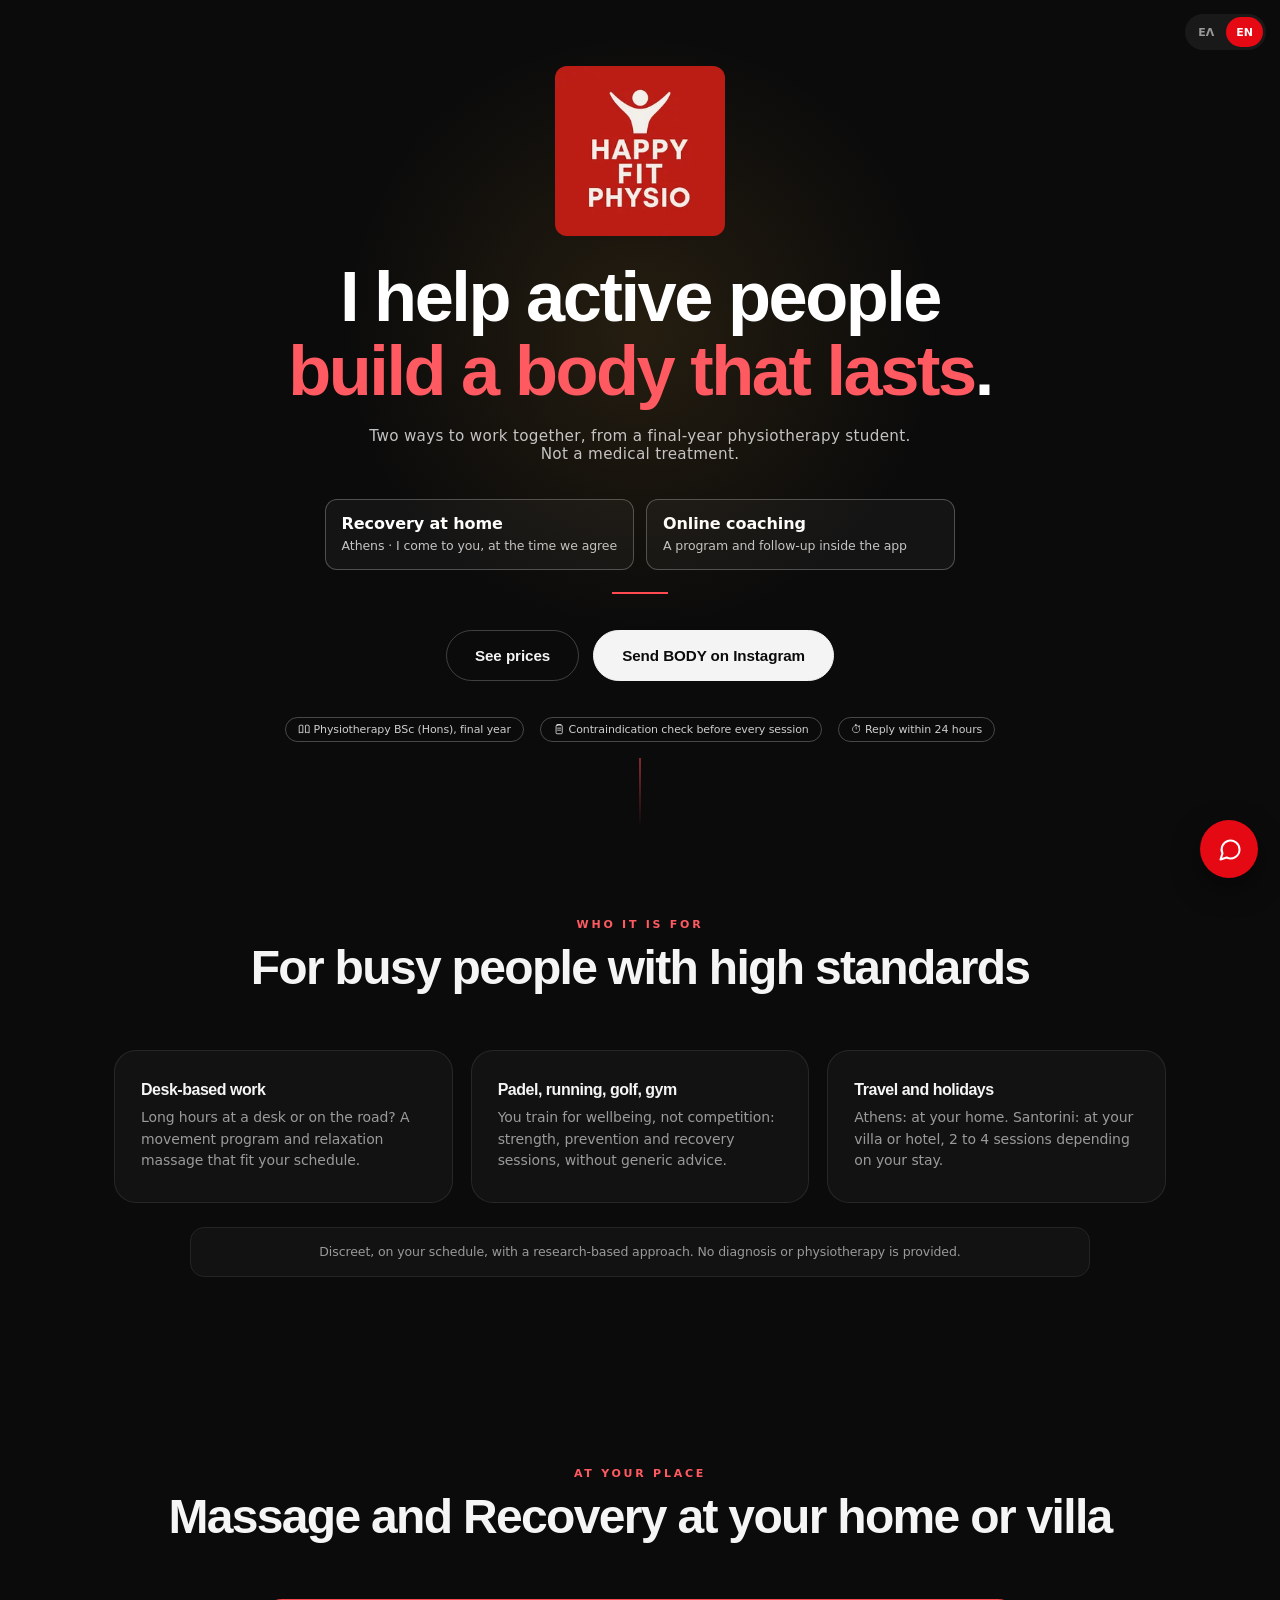
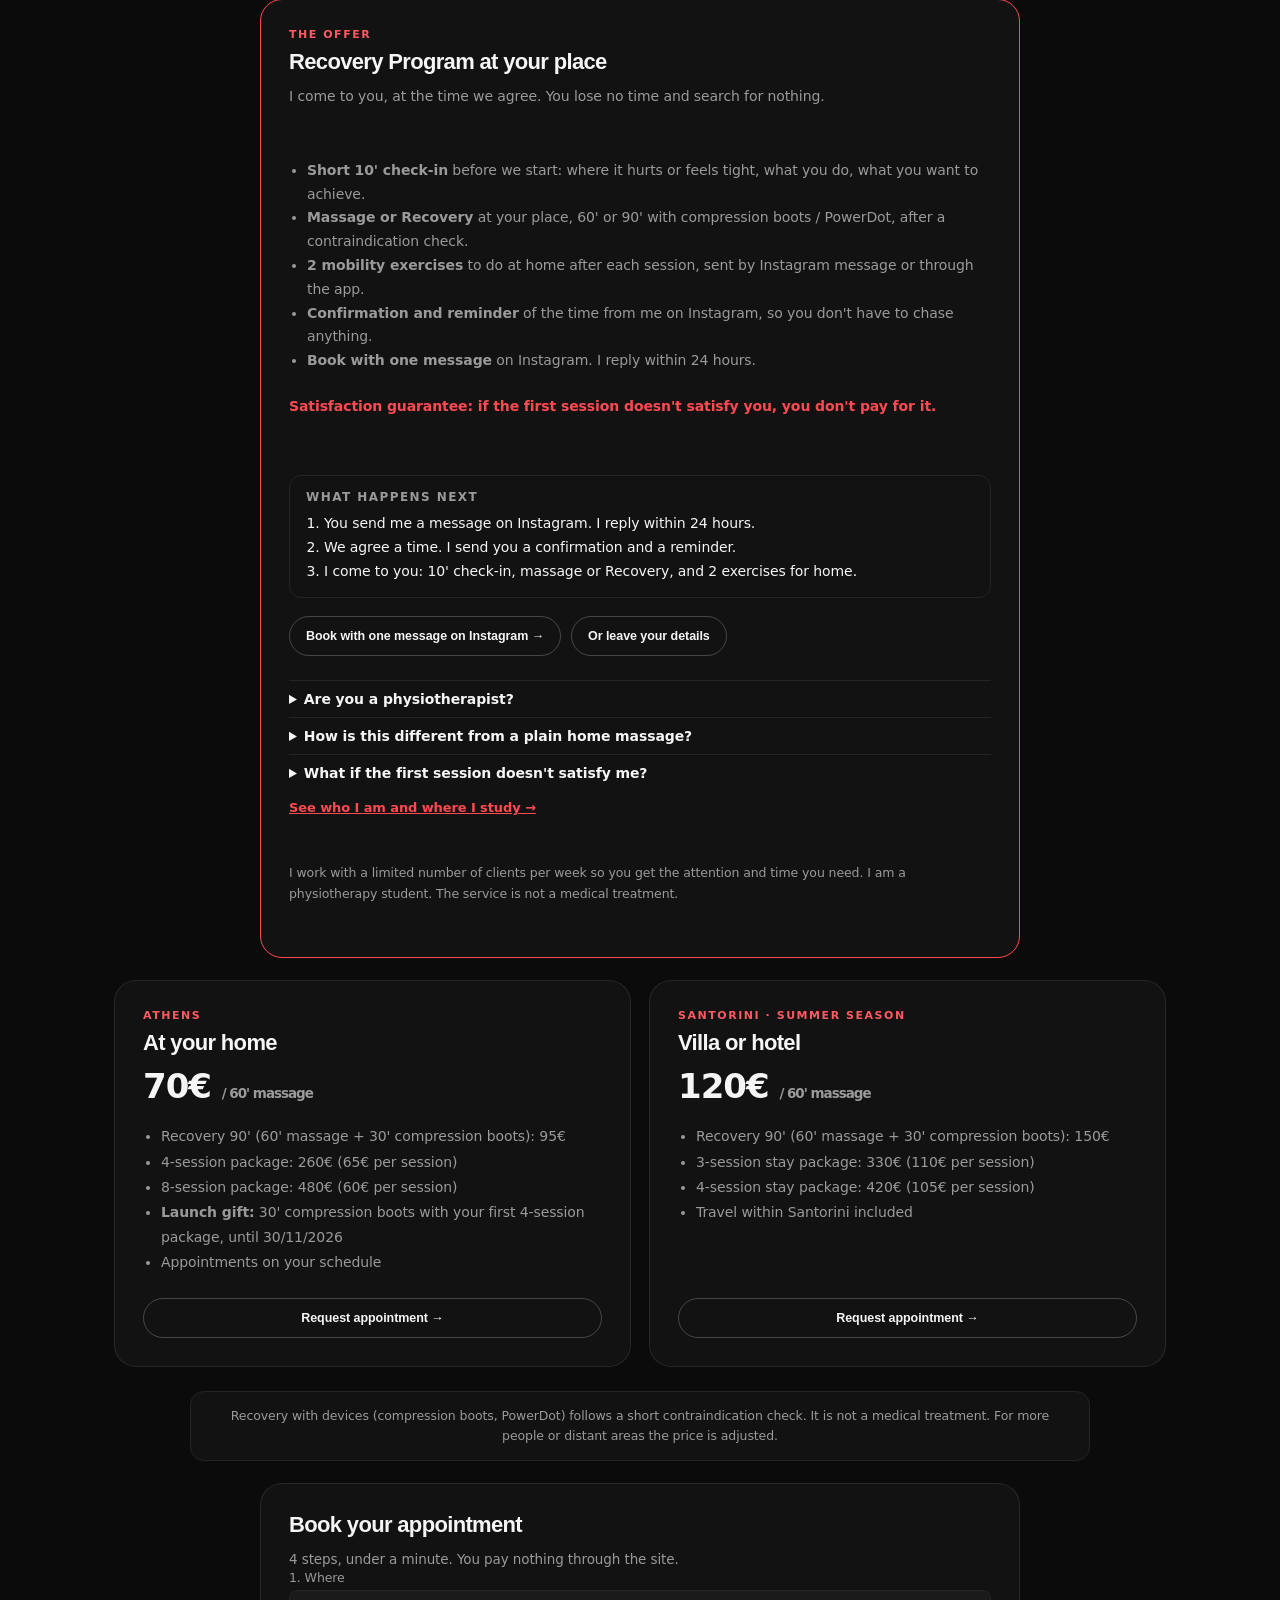
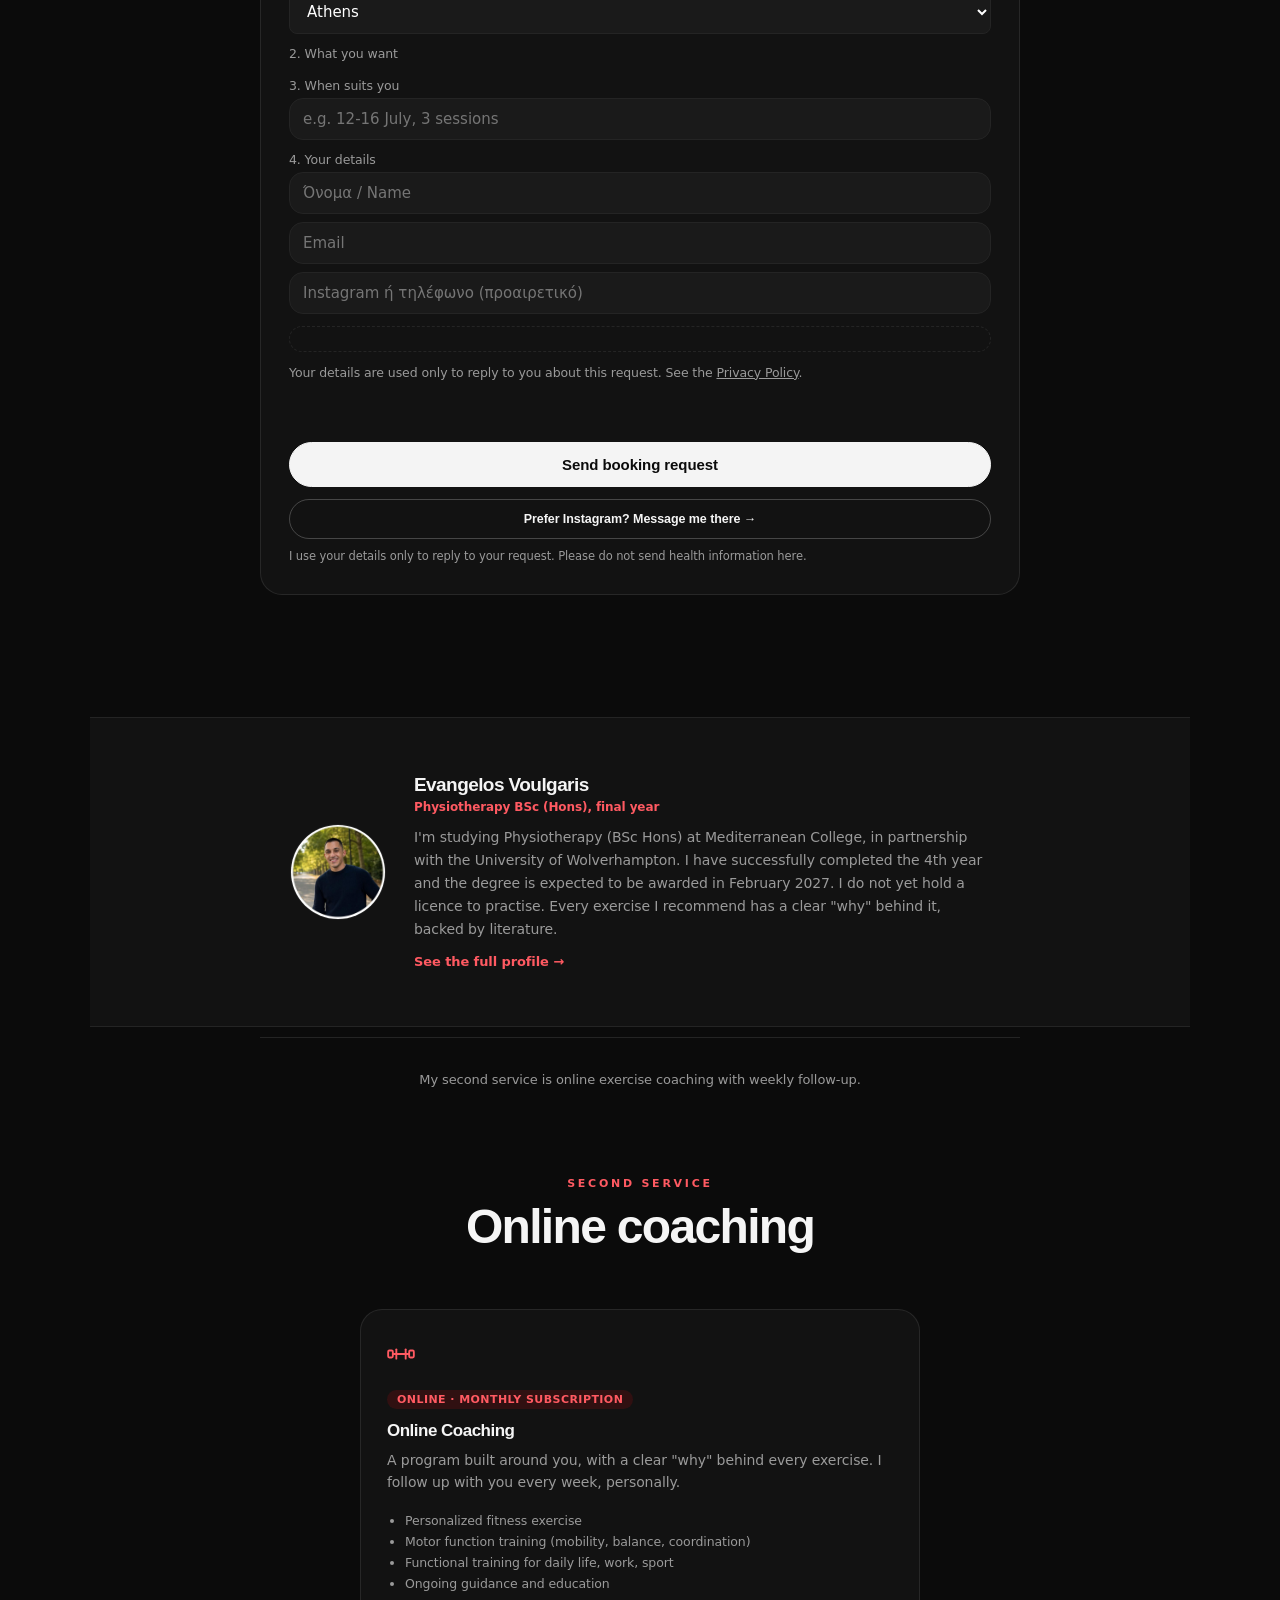
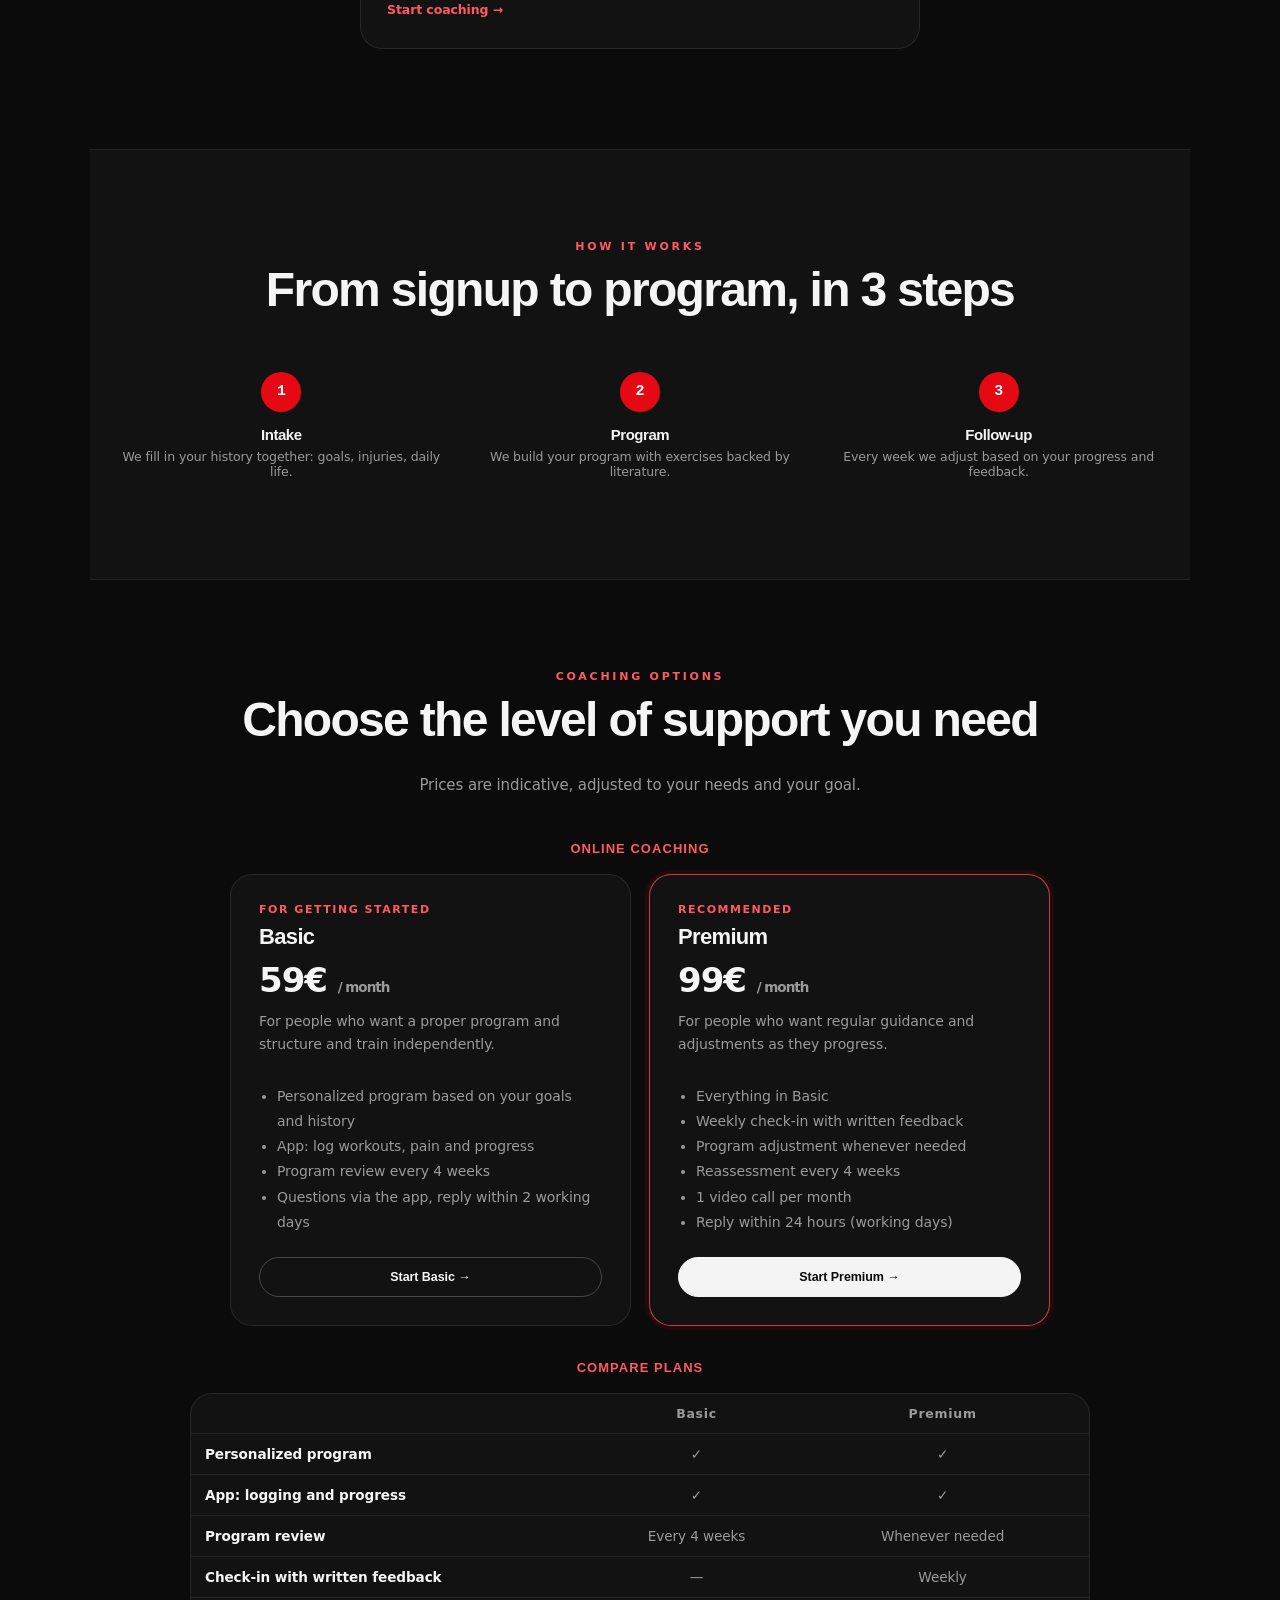
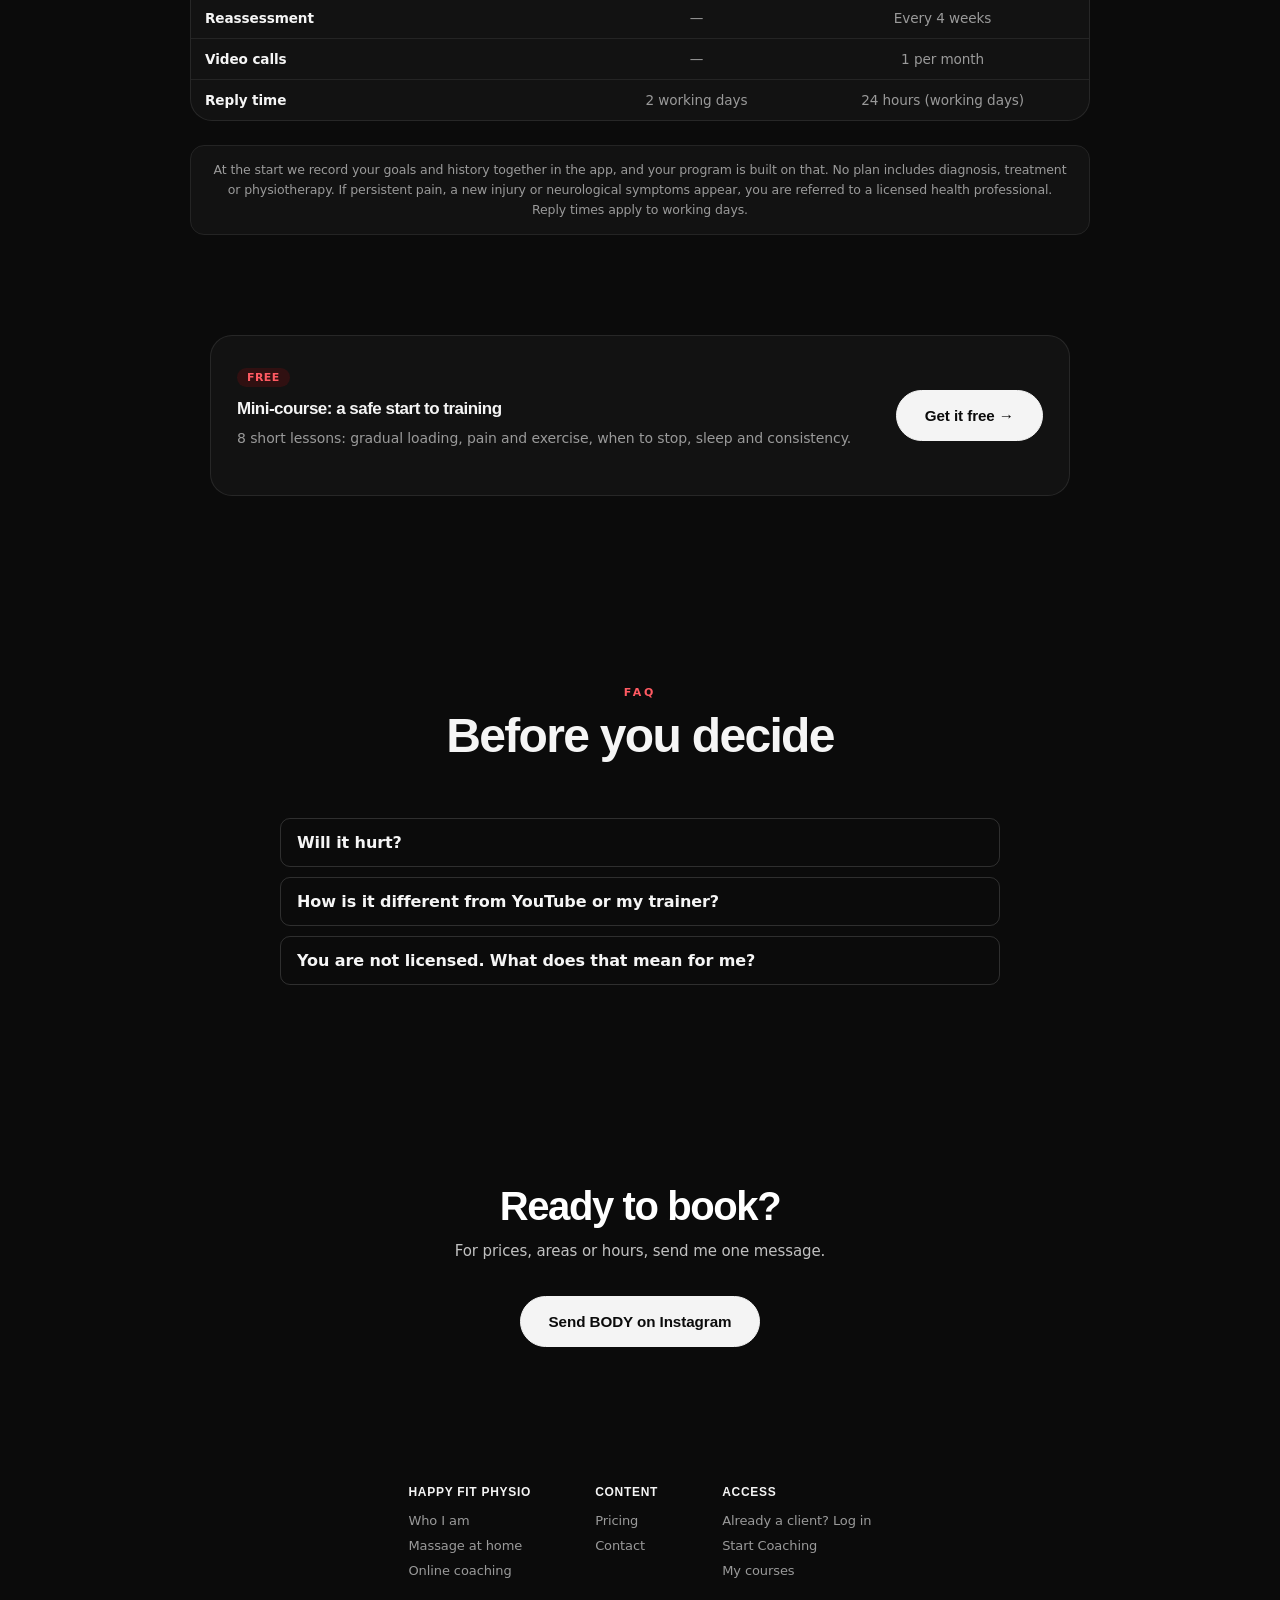
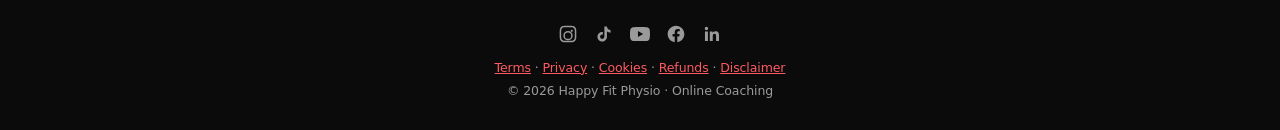
==== index.html @ ba26d375 "Add files via upload" ====
<!DOCTYPE html>
<html lang="el">
<head>
  <meta charset="UTF-8" />
  <meta name="viewport" content="width=device-width, initial-scale=1.0" />
  <title>Happy Fit Physio · Χτίσε σώμα που αντέχει · Coaching &amp; Recovery</title>
  <link rel="icon" type="image/png" href="[data-uri]">
  <meta name="description" content="Recovery στο σπίτι (Αθήνα) και online coaching άσκησης, από τελειόφοιτο φυσικοθεραπείας, BSc (Hons). Όχι ιατρική θεραπεία.">
  <meta property="og:title" content="Happy Fit Physio · Χτίσε σώμα που αντέχει · Coaching &amp; Recovery">
  <meta property="og:description" content="Recovery στο σπίτι (Αθήνα) και online coaching άσκησης, από τελειόφοιτο φυσικοθεραπείας, BSc (Hons). Όχι ιατρική θεραπεία.">
  <meta property="og:image" content="https://evangelosvoulgarismd-dotcom.github.io/happy-fit-physio-simple/og-image.png">
  <meta property="og:type" content="website">
  <meta property="og:url" content="https://evangelosvoulgarismd-dotcom.github.io/happy-fit-physio-simple/">
  <meta name="twitter:card" content="summary_large_image">
  <script src="vendor/marked.umd.js"></script>
  <link rel="stylesheet" href="fonts/fonts.css">
  <style>
    :root {
      --ink:#f5f5f5; --ink-soft:#9a9a9a; --bg:#0b0b0b; --panel:#121212; --line:#242424;
      --red:#e50914; --red-text:#ff5a62; --red-deep:#0b0b0b; --gold:#ff4a52; --danger:#ff4d4d;
    }
    *, *::before, *::after { box-sizing: border-box; margin:0; padding:0; }
    html { scroll-behavior: smooth; }
    body { background: var(--bg); color: var(--ink); font-family:'Public Sans',sans-serif; font-weight:400; overflow-x:hidden; }
    h1,h2,h3 { font-family:'Poppins',sans-serif; font-weight:800; }
    .mono { font-family:'IBM Plex Mono',monospace; }

    /* ── HERO ── */
    .hero {
      position: relative; min-height: 92vh; display:flex; flex-direction:column;
      align-items:center; justify-content:center; text-align:center;
      padding: 60px 24px 80px; background: var(--red-deep); color:#fff; overflow:hidden;
    }
    .hero::after {
      content:''; position:absolute; bottom:0; left:50%; transform:translateX(-50%);
      width:1px; height:70px; background: linear-gradient(to bottom, var(--gold), transparent);
    }
    .hero-glow {
      position:absolute; top:40%; left:50%; transform:translate(-50%,-50%);
      width:600px; height:600px; background:radial-gradient(circle, rgba(226,162,51,0.12) 0%, transparent 70%);
      pointer-events:none;
    }
    .logo-wrap { width:170px; height:170px; margin-bottom:24px; animation:fadeUp 0.4s ease forwards; opacity:0; }
    .logo-wrap img { width:100%; height:100%; }
    .hero-tagline {
      font-family:'Fraunces', serif; font-weight:300; font-size:clamp(2.2rem, 5.5vw, 3.8rem); line-height:1.1; letter-spacing:-0.02em;
      margin-bottom:18px; max-width:820px; animation:fadeUp 0.4s 0.05s ease forwards; opacity:0;
    }
    .hero-tagline span { color: var(--gold); font-style:italic; font-weight:500; }
    .hero-sub {
      font-size:0.95rem; letter-spacing:0.02em; color:rgba(255,255,255,0.75); margin-bottom:18px;
      max-width:560px; animation:fadeUp 0.4s 0.1s ease forwards; opacity:0;
    }
    .hero-flow {
      font-size:0.78rem; letter-spacing:0.03em; font-weight:700; color:var(--gold); margin-bottom:36px;
      max-width:560px; animation:fadeUp 0.4s 0.12s ease forwards; opacity:0;
    }
    .gold-rule { width:56px; height:2px; background:var(--gold); margin:0 auto 36px; animation:expand 0.4s 0.15s ease forwards; transform:scaleX(0); }
    .hero-cta { display:flex; gap:14px; justify-content:center; flex-wrap:wrap; animation:fadeUp 0.4s 0.15s ease forwards; opacity:0; }
    .cta-btn {
      display:inline-flex; align-items:center; justify-content:center; padding:15px 34px;
      font-family:'Public Sans',sans-serif; font-size:0.85rem; font-weight:700; letter-spacing:0.02em;
      text-decoration:none; cursor:pointer; border-radius:6px; white-space:nowrap;
      transition: transform 0.1s ease-out, background-color 0.2s ease, color 0.2s ease, border-color 0.2s ease; border:1.5px solid transparent;
    }
    .cta-btn.secondary { background:transparent; border-color:var(--red); color:var(--red-text); }
    .cta-btn.secondary:hover { background:var(--red); color:#fff; }
    .cta-btn.primary { background:var(--red); color:#fff; }
    .cta-btn.primary:hover { background:#b8080f; }
    .trustRow { display:flex; gap:16px; flex-wrap:wrap; justify-content:center; margin-top:36px; animation:fadeUp 0.4s 0.2s ease forwards; opacity:0; }
    .pathGrid { display:grid; grid-template-columns:1fr 1fr; gap:12px; max-width:640px; margin:18px auto 22px; }
    .pathCard { display:flex; flex-direction:column; gap:4px; text-align:left; padding:14px 16px; border:1px solid rgba(255,255,255,0.25); border-radius:12px; color:#fff; text-decoration:none; background:rgba(255,255,255,0.04); }
    .pathCard strong { font-size:16px; } .pathSub { font-size:12.5px; color:rgba(255,255,255,0.75); line-height:1.45; }
    .pathCard:hover, .pathCard:focus-visible { border-color:var(--gold); }
    @media (max-width:560px){ .pathGrid { grid-template-columns:1fr; } }
    .faqItem { border:1px solid rgba(255,255,255,0.15); border-radius:10px; padding:0 16px; margin:0 0 10px; }
    .faqItem summary { cursor:pointer; padding:14px 0; font-weight:700; list-style:none; }
    .faqItem p { margin:0 0 14px; line-height:1.65; color:var(--ink-soft); }
    .trustPill { font-size:11px; padding:5px 12px; border:1px solid rgba(255,255,255,0.25); border-radius:20px; color:rgba(255,255,255,0.8); }

    @keyframes fadeUp { from{opacity:0; transform:translateY(16px);} to{opacity:1; transform:translateY(0);} }
    @keyframes expand { to{transform:scaleX(1);} }

    /* ── FEATURES ── */
    .section { padding:90px 24px 100px; max-width:1100px; margin:0 auto; }
    .section-label { font-size:11px; letter-spacing:0.25em; text-transform:uppercase; color:var(--red-text); text-align:center; margin-bottom:12px; font-weight:700; }

    /* ── STICKY NAV ── */
    .stickyNav {
      position:fixed; top:0; left:0; right:0; z-index:500;
      display:flex; align-items:center; justify-content:space-between;
      padding:12px 32px; background:rgba(28,15,14,0.94); backdrop-filter:blur(14px); -webkit-backdrop-filter:blur(14px);
      transform:translateY(-100%); transition:transform 0.35s ease;
    }
    .stickyNav.show { transform:translateY(0); }
    .stickyNav .navLogo { display:flex; align-items:center; gap:8px; }
    .stickyNav .navLogo img { width:28px; height:28px; border-radius:6px; }
    .stickyNav .navLogo span { color:#fff; font-weight:700; font-size:13.5px; font-family:'Poppins',sans-serif; }
    .stickyNav .navLinks { display:flex; gap:22px; }
    [data-lang-en] { display:none; }
    body.lang-en [data-lang-el] { display:none; }
    body.lang-en [data-lang-en] { display:revert; }
    .langSwitch { display:flex; gap:2px; background:rgba(255,255,255,0.06); border-radius:6px; padding:3px; margin-right:10px; }
    .langSwitch button { background:transparent; border:none; color:var(--ink-soft); font-size:11px; font-weight:700; padding:5px 10px; border-radius:4px; cursor:pointer; font-family:inherit; }
    .langSwitch button.active { background:var(--red); color:#fff; }
    .stickyNav .navLinks a { color:rgba(255,255,255,0.75); font-size:12.5px; text-decoration:none; cursor:pointer; transition:color 0.2s; }
    .stickyNav .navLinks a:hover { color:#fff; }
    .stickyNav .navCta { padding:8px 18px; background:var(--red); color:#fff; border-radius:20px; font-size:12.5px; font-weight:700; text-decoration:none; }
    @media (max-width:640px){
      .stickyNav{ padding:10px 14px; background:rgba(36,20,19,0.92); }
      .stickyNav .navLinks{ display:none; }
      .stickyNav .navLogo span{ display:none; }
      .stickyNav .navCta{ padding:7px 14px; font-size:11px; white-space:nowrap; }
      #navMobileToggle{ display:inline-flex; }
    }
    #navMobileToggle{
      display:none; background:transparent; border:1px solid rgba(255,255,255,0.35); color:#fff;
      width:32px; height:32px; border-radius:6px; cursor:pointer; font-size:15px; align-items:center; justify-content:center;
    }
    .navMobileDropdown{
      display:none; position:fixed; top:54px; left:14px; right:14px; z-index:499;
      background:rgba(28,15,14,0.97); border-radius:10px; padding:8px; flex-direction:column;
      box-shadow:0 12px 30px rgba(0,0,0,0.3);
    }
    .navMobileDropdown.open{ display:flex; }
    .navMobileDropdown a{ color:#f5ddd6; text-decoration:none; padding:12px 10px; font-size:13.5px; border-bottom:1px solid rgba(255,255,255,0.08); cursor:pointer; }
    .navMobileDropdown a:last-child{ border-bottom:none; }

    /* ── DARK STATEMENT PANEL ── */
    .statement-section { background:#050505; color:#fff; text-align:center; padding:110px 24px; }
    .statement-section p { font-family:'Fraunces', serif; font-weight:300; font-style:italic; font-size:clamp(1.6rem, 4.5vw, 2.8rem); max-width:780px; margin:0 auto; line-height:1.35; letter-spacing:-0.015em; opacity:0; }
    .statement-section p span { color:var(--gold); font-weight:500; }
    .section-title { font-family:'Fraunces', serif; font-weight:400; font-style:italic; font-size:clamp(1.9rem, 4.2vw, 2.6rem); line-height:1.15; letter-spacing:-0.015em; text-align:center; margin-bottom:56px; color:var(--ink); }
    .features-grid { display:grid; grid-template-columns:repeat(auto-fit, minmax(240px,1fr)); gap:18px; }
    .feature-card {
      background:var(--panel); border:1px solid var(--line); border-radius:12px; padding:30px 24px;
      box-shadow:0 1px 3px rgba(36,20,19,0.06); transition:transform 0.25s ease, box-shadow 0.25s ease;
      opacity:0;
    }

    /* ── BIO / ABOUT ── */
    .bio-section-mini { background:var(--panel); border-top:1px solid var(--line); border-bottom:1px solid var(--line); padding:56px 24px; }
    .bio-mini-grid { display:flex; align-items:center; gap:28px; max-width:700px; margin:0 auto; }
    .bio-mini-photo { width:96px; height:96px; border-radius:50%; overflow:hidden; flex-shrink:0; border:1px solid var(--line); }
    .bio-mini-photo img { width:100%; height:100%; object-fit:cover; }
    .bio-mini-text h3 { font-size:19px; margin-bottom:2px; }
    .bio-mini-text .bio-role { font-size:12px; color:var(--red-text); font-weight:700; margin-bottom:8px; }
    .bio-mini-text p { font-size:0.875rem; color:var(--ink-soft); line-height:1.65; margin-bottom:10px; }
    .bio-mini-link { color:var(--red-text); font-weight:700; text-decoration:none; font-size:13px; }
    @media (max-width:640px){ .bio-mini-grid{ flex-direction:column; text-align:center; } }
    .social-ico { color:var(--ink-soft); transition:color .2s ease, transform .2s ease; display:inline-flex; }
    .social-ico:hover { color:var(--red-text); transform:translateY(-2px); }
    .bio-social { display:flex; gap:14px; margin-top:14px; }
    .bio-section { background:var(--panel); border-top:1px solid var(--line); border-bottom:1px solid var(--line); }
    .bio-grid { display:grid; grid-template-columns:220px 1fr; gap:36px; align-items:start; max-width:840px; margin:0 auto; }
    .bio-photo { width:220px; height:220px; border-radius:16px; background:var(--bg); border:1px solid var(--line); display:flex; align-items:center; justify-content:center; font-size:13.5px; color:var(--ink-soft); text-align:center; overflow:hidden; }
    .bio-photo img { width:100%; height:100%; object-fit:cover; }
    .bio-text h3 { font-size:20px; margin-bottom:4px; }
    .bio-text .bio-role { font-size:12.5px; color:var(--red-text); font-weight:700; margin-bottom:14px; }
    .bio-text p { font-size:15px; color:var(--ink-soft); line-height:1.75; margin-bottom:12px; }
    .bio-text .bio-quote { font-family:'Fraunces', serif; font-style:italic; font-weight:300; font-size:17px; color:var(--ink); border-left:3px solid var(--red); padding-left:16px; margin-top:16px; }
    @media (max-width:640px){ .bio-grid{ grid-template-columns:1fr; text-align:center; } .bio-photo{ margin:0 auto; } .bio-text .bio-quote{ text-align:left; } }
    .bio-stats { display:grid; grid-template-columns:repeat(4, 1fr); gap:12px; max-width:840px; margin:36px auto 0; }
    .bio-stat { background:var(--bg); border:1px solid var(--line); border-radius:10px; padding:16px 10px; text-align:center; }
    .bio-stat .num { font-family:'Poppins',sans-serif; font-size:22px; font-weight:800; color:var(--red-text); }
    .bio-stat .lbl { font-size:11px; color:var(--ink-soft); text-transform:uppercase; letter-spacing:.04em; margin-top:4px; }
    .bio-placements { max-width:840px; margin:28px auto 0; }
    .bio-placements h4 { font-size:12.5px; color:var(--red-text); text-transform:uppercase; letter-spacing:.05em; margin-bottom:12px; }
    .placement-row { display:flex; justify-content:space-between; align-items:baseline; padding:10px 0; border-bottom:1px solid var(--line); font-size:13.5px; gap:10px; flex-wrap:wrap; }
    .placement-row .place-name { color:var(--ink); font-weight:600; }
    .placement-row .place-score { color:var(--ink-soft); font-size:12.5px; white-space:nowrap; }
    @media (max-width:640px){ .bio-stats{ grid-template-columns:repeat(2,1fr); } }

    /* ── SERVICES ── */
    .services-grid { display:grid; grid-template-columns:repeat(auto-fit, minmax(260px,1fr)); gap:20px; }
    .service-card {
      background:var(--panel); border:1px solid var(--line); border-radius:12px; padding:32px 28px;
      box-shadow:0 1px 3px rgba(36,20,19,0.06); transition:transform 0.25s ease, box-shadow 0.25s ease; opacity:0;
    }
    .service-card:hover { transform:translateY(-4px); box-shadow:0 10px 24px rgba(36,20,19,0.1); }
    .service-card .service-icon { margin-bottom:16px; color:var(--red-text); }
    .service-card h3 { font-size:17px; margin-bottom:8px; }
    .service-card .service-loc { display:inline-block; font-size:11px; font-weight:700; letter-spacing:0.04em; text-transform:uppercase; color:var(--red-text); background:rgba(229,9,20,0.14); padding:3px 10px; border-radius:12px; margin-bottom:12px; }
    .service-card p { font-size:0.875rem; color:var(--ink-soft); line-height:1.6; margin-bottom:16px; }
    .service-card a.service-cta { font-size:12.5px; font-weight:700; color:var(--red-text); text-decoration:none; cursor:pointer; }
    .service-card a.service-cta:hover { text-decoration:underline; }
    .service-card.b2b { background:#1a0607; border-color:var(--red); }
    .service-card.b2b h3, .service-card.b2b p { color:#fff; }
    .service-card.b2b p { color:rgba(255,255,255,0.7); }
    .service-card.b2b a.service-cta { color:var(--gold); }
    .feature-card:hover { transform:translateY(-4px); box-shadow:0 10px 24px rgba(36,20,19,0.1); }
    .feature-icon { margin-bottom:14px; color:var(--red-text); }
    .feature-card h3 { font-size:16px; margin-bottom:8px; }
    .feature-card p { font-size:0.875rem; color:var(--ink-soft); line-height:1.55; }

    /* ── WHY / HOW IT WORKS ── */
    .steps-section { background:var(--panel); border-top:1px solid var(--line); border-bottom:1px solid var(--line); }
    .steps-grid { display:grid; grid-template-columns:repeat(auto-fit, minmax(220px,1fr)); gap:24px; counter-reset:step; }
    .step { text-align:center; opacity:0; }
    .step .stepNum {
      width:40px; height:40px; border-radius:50%; background:var(--red); color:#fff; font-family:'IBM Plex Mono',monospace;
      font-weight:600; display:flex; align-items:center; justify-content:center; margin:0 auto 14px; font-size:15px;
    }
    .step h3 { font-size:15px; margin-bottom:6px; }
    .step p { font-size:12.5px; color:var(--ink-soft); }

    /* ── PROGRAM TEMPLATES ── */
    .templates-section { background:var(--panel); border-top:1px solid var(--line); border-bottom:1px solid var(--line); }
    .templates-intro { max-width:720px; margin:-28px auto 42px; text-align:center; color:var(--ink-soft); font-size:15px; line-height:1.7; }
    .templates-grid { display:grid; grid-template-columns:repeat(3, minmax(0,1fr)); gap:18px; }
    .template-card { background:var(--bg); border:1px solid var(--line); border-radius:12px; padding:26px 22px; min-height:235px; display:flex; flex-direction:column; transition:transform .25s ease, box-shadow .25s ease, border-color .25s ease; }
    .template-card:hover { transform:translateY(-4px); box-shadow:0 12px 28px rgba(0,0,0,.4); border-color:var(--red); }
    .template-number { font-family:'IBM Plex Mono',monospace; font-size:11px; color:var(--red-text); font-weight:700; letter-spacing:.12em; margin-bottom:14px; }
    .template-card h3 { font-size:18px; line-height:1.25; margin-bottom:9px; }
    .template-card p { color:var(--ink-soft); font-size:0.875rem; line-height:1.6; margin-bottom:20px; }
    .template-tags { display:flex; flex-wrap:wrap; gap:6px; margin-top:auto; margin-bottom:18px; }
    .template-tag { display:inline-flex; padding:5px 8px; border-radius:999px; background:rgba(229,9,20,0.12); color:var(--ink-soft); font-size:11px; font-weight:700; }
    .template-open { border:0; background:var(--red); color:#fff; border-radius:8px; padding:11px 14px; font:700 12px 'Public Sans',sans-serif; cursor:pointer; width:100%; transition:background-color .2s ease, transform .1s ease-out; }
    .template-open:hover { background:#b8080f; transform:translateY(-1px); }
    .program-modal { position:fixed; inset:0; background:rgba(0,0,0,.75); display:flex; visibility:hidden; opacity:0; pointer-events:none; transition:opacity .22s ease, visibility 0s linear .22s; align-items:center; justify-content:center; z-index:1200; padding:18px; backdrop-filter:blur(4px); }
    .program-modal.open { visibility:visible; opacity:1; pointer-events:auto; transition:opacity .22s ease; }
    .program-modal-box { transform:translateY(12px) scale(.97); transition:transform .22s ease; }
    .program-modal.open .program-modal-box { transform:none; }
    .program-modal-box { width:min(920px,100%); max-height:90vh; overflow:auto; background:var(--panel); border-radius:16px; box-shadow:0 25px 70px rgba(0,0,0,.5); }
    .program-modal-head { position:sticky; top:0; z-index:2; display:flex; justify-content:space-between; gap:18px; align-items:flex-start; padding:24px 26px 20px; background:rgba(18,18,18,.97); backdrop-filter:blur(10px); border-bottom:1px solid var(--line); }
    .program-modal-kicker { color:var(--red-text); font:700 10px 'IBM Plex Mono',monospace; letter-spacing:.16em; text-transform:uppercase; margin-bottom:6px; }
    .program-modal-head h2 { font-size:25px; line-height:1.2; }
    .program-modal-close { flex:0 0 auto; width:38px; height:38px; border:1px solid var(--line); background:var(--bg); color:var(--ink); border-radius:50%; cursor:pointer; font-size:18px; }
    .program-modal-content { padding:26px; }
    .program-lead { background:rgba(229,9,20,0.08); border-left:3px solid var(--red); border-radius:8px; padding:15px 16px; margin-bottom:24px; color:var(--ink); font-size:13.5px; line-height:1.65; }
    .program-block { margin-bottom:24px; }
    .program-block h3 { font-size:15px; margin-bottom:9px; color:var(--ink); }
    .program-block p, .program-block li { color:var(--ink-soft); font-size:13.5px; line-height:1.65; }
    .program-block ul { padding-left:19px; display:grid; gap:5px; }
    .program-phases { display:grid; grid-template-columns:repeat(2,minmax(0,1fr)); gap:10px; }
    .program-phase { border:1px solid var(--line); border-radius:10px; padding:14px; background:var(--bg); }
    .program-phase strong { display:block; font-size:12.5px; color:var(--red-text); margin-bottom:5px; }
    .program-phase span { color:var(--ink-soft); font-size:12.5px; line-height:1.55; }
    .program-note { padding:13px 15px; border-radius:9px; background:rgba(229,9,20,0.1); color:#ff8a8a; font-size:12.5px; line-height:1.6; }
    .program-footer-note { padding-top:16px; border-top:1px solid var(--line); color:var(--ink-soft); font-size:12.5px; line-height:1.6; }

    /* ── PRICING ── */
    .pricing-section{ background:var(--bg); }
    .pricing-subhead { text-align:center; font-family:'Poppins',sans-serif; font-size:13px; color:var(--red-text); text-transform:uppercase; letter-spacing:.08em; margin-bottom:18px; }
    .pricing-grid{ display:grid; grid-template-columns:repeat(auto-fit,minmax(260px,1fr)); gap:18px; max-width:1200px; margin:0 auto; }
    .pricing-mini-row { max-width:900px; margin:36px auto 0; display:grid; grid-template-columns:1fr 1fr; gap:14px; }
    .pricing-mini { background:var(--panel); border:1px solid var(--line); border-radius:10px; padding:16px 18px; font-size:13px; color:var(--ink-soft); }
    .pricing-mini strong { color:var(--ink); }
    .pricing-mini-price { margin-top:8px; font-family:'Poppins',sans-serif; font-weight:700; color:var(--red-text); font-size:15px; }
    .pricing-mini-price a { margin-left:10px; font-size:12.5px; font-weight:700; color:var(--red-text); text-decoration:none; }
    @media (max-width:640px){ .pricing-mini-row{ grid-template-columns:1fr; } }
    .price-card{ background:var(--panel); border:1px solid var(--line); border-radius:12px; padding:28px; box-shadow:0 12px 30px rgba(0,0,0,.3); display:flex; flex-direction:column; }
    .price-card.featured{ border:2px solid var(--red); transform:translateY(-8px); box-shadow:0 18px 40px rgba(229,9,20,.18); }
    .price-kicker{ font-size:11px; text-transform:uppercase; letter-spacing:.14em; color:var(--red-text); font-weight:800; margin-bottom:8px; }
    .price-card h3{ font-size:22px; margin:0 0 10px; }
    .price{ font-size:34px; font-weight:900; letter-spacing:-.03em; margin-bottom:10px; }
    .price small{ font-size:13.5px; color:var(--ink-soft); font-weight:600; }
    .price-card p{ color:var(--ink-soft); font-size:0.875rem; line-height:1.65; min-height:66px; }
    .price-card ul{ margin:8px 0 22px; padding-left:18px; color:var(--ink-soft); font-size:0.875rem; line-height:1.8; }
    .price-cta{ margin-top:auto; display:inline-flex; align-items:center; justify-content:center; text-decoration:none; background:var(--red); color:#fff; padding:12px 16px; border-radius:12px; font-size:12.5px; font-weight:800; cursor:pointer; }
    .price-card:not(.featured) .price-cta{ background:#2a2a2a; }
    .plan-compare{ max-width:900px; margin:34px auto 0; }
    .plan-compare-scroll{ overflow-x:auto; border:1px solid var(--line); border-radius:12px; background:var(--panel); }
    .plan-compare table{ width:100%; border-collapse:collapse; font-size:0.85rem; min-width:560px; }
    .plan-compare th, .plan-compare td{ padding:12px 14px; border-bottom:1px solid var(--line); text-align:center; }
    .plan-compare th:first-child, .plan-compare tbody th{ text-align:left; font-weight:600; color:var(--ink); }
    .plan-compare thead th{ font-size:0.78rem; letter-spacing:.06em; color:var(--ink-soft); }
    .plan-compare tbody tr:last-child th, .plan-compare tbody tr:last-child td{ border-bottom:none; }
    .plan-compare td{ color:var(--ink-soft); }
    .pricing-note{ max-width:900px; margin:24px auto 0; padding:14px 18px; border:1px solid var(--line); border-radius:14px; background:var(--panel); color:var(--ink-soft); font-size:12.5px; line-height:1.6; text-align:center; }

    @media (max-width:900px){ .templates-grid{grid-template-columns:repeat(2,minmax(0,1fr));} .pricing-grid{grid-template-columns:1fr;} .price-card.featured{transform:none;} }
    @media (max-width:640px){ .templates-grid{grid-template-columns:1fr;} .program-modal{padding:0;} .program-modal-box{max-height:100vh;height:100%;border-radius:0;} .program-modal-head{padding:18px;} .program-modal-content{padding:20px 18px 28px;} .program-phases{grid-template-columns:1fr;} }

    /* ── BOOK / CTA ── */
    .book-section { text-align:center; padding:90px 24px; background:var(--red-deep); color:#fff; }
    .book-section h2 { font-family:'Fraunces', serif; font-weight:300; font-style:italic; font-size:clamp(1.8rem,4.5vw,2.5rem); margin-bottom:14px; }
    .book-section p { color:rgba(255,255,255,0.75); margin-bottom:36px; font-size:15px; }

    /* ── LEAD FORM ── */
    .lead-section { padding:90px 24px; max-width:560px; margin:0 auto; }
    .lead-card { background:var(--panel); border:1px solid var(--line); border-radius:14px; padding:36px 32px; box-shadow:0 4px 20px rgba(36,20,19,0.08); opacity:0; }
    .lead-card h3 { font-size:20px; margin-bottom:8px; text-align:center; }
    .lead-card .sub { font-size:13.5px; color:var(--ink-soft); text-align:center; margin-bottom:26px; }
    .lead-field { margin-bottom:14px; }
    .lead-field label { display:block; font-size:12.5px; color:var(--ink-soft); margin-bottom:5px; }
    .lead-field input, .lead-field select { width:100%; padding:11px 13px; border-radius:8px; border:1px solid var(--line); font-family:inherit; font-size:15px; background:#1a1a1a; color:#fff; }
    .lead-consent { display:flex; align-items:flex-start; gap:8px; font-size:12.5px; color:var(--ink-soft); margin:16px 0 20px; line-height:1.5; }
    .lead-consent input { width:auto; margin-top:2px; }
    .lead-submit { width:100%; padding:13px; border-radius:8px; border:none; background:var(--red); color:#fff; font-weight:700; font-size:15px; cursor:pointer; }
    .lead-submit:hover { background:#b8080f; }
    .lead-success { text-align:center; padding:20px 0; }
    .lead-error { color:var(--danger); font-size:12.5px; margin-top:10px; text-align:center; }

    footer { padding:48px 24px 32px; font-size:12.5px; color:var(--ink-soft); }
    .footer-cols { display:flex; justify-content:center; gap:64px; flex-wrap:wrap; max-width:700px; margin:0 auto 36px; text-align:left; }
    .footer-col h4 { font-family:'Poppins',sans-serif; font-size:12px; color:var(--ink); text-transform:uppercase; letter-spacing:.06em; margin-bottom:14px; }
    .footer-col a { display:block; color:var(--ink-soft); text-decoration:none; font-size:13px; margin-bottom:10px; }
    .footer-col a:hover { color:var(--red-text); }
    .footer-bottom { text-align:center; }
    footer a { color:var(--red-text); text-decoration:underline; cursor:pointer; }

    /* ── CHAT OVERLAY ── */
    .chat-launcher {
      position:fixed; bottom:22px; right:22px; width:58px; height:58px; border-radius:50%;
      background:var(--red); color:#fff; display:flex; align-items:center; justify-content:center;
      font-size:24px; cursor:pointer; box-shadow:0 6px 18px rgba(36,20,19,0.25); z-index:998; border:none;
      transition:transform 0.12s ease-out;
    }
    .chat-launcher:hover { transform:scale(1.06); }
    .chat-overlay {
      position:fixed; inset:0; background:rgba(36,20,19,0.45); display:flex; visibility:hidden; opacity:0; pointer-events:none; transition:opacity .22s ease, visibility 0s linear .22s; align-items:flex-end; justify-content:flex-end;
      padding:22px; z-index:999;
    }
    .chat-overlay.open { visibility:visible; opacity:1; pointer-events:auto; transition:opacity .22s ease; }
    .chat-box { transform-origin:bottom right; transform:translateY(12px) scale(.96); transition:transform .22s ease; }
    .chat-overlay.open .chat-box { transform:none; }
    .chat-box {
      width:360px; max-width:100%; height:520px; max-height:80vh; background:var(--panel); border-radius:14px;
      display:flex; flex-direction:column; overflow:hidden; box-shadow:0 20px 50px rgba(36,20,19,0.3);
    }
    .chat-header { background:var(--red-deep); color:#fff; padding:14px 16px; display:flex; align-items:center; justify-content:space-between; }
    .chat-header-left { display:flex; align-items:center; gap:10px; }
    .chat-avatar { width:34px; height:34px; border-radius:50%; background:var(--red); color:#fff; font-weight:800; font-size:12.5px; display:flex; align-items:center; justify-content:center; }
    .chat-header-info span { font-size:13.5px; font-weight:700; display:block; }
    .chat-header-info small { font-size:11px; color:rgba(255,255,255,0.7); }
    .chat-close { background:transparent; border:none; color:#fff; font-size:18px; cursor:pointer; }
    .chat-messages { flex:1; overflow-y:auto; padding:16px; display:flex; flex-direction:column; gap:10px; }
    .msg { display:flex; }
    .msg.user { justify-content:flex-end; }
    .msg-bubble { max-width:80%; padding:9px 13px; border-radius:12px; font-size:13.5px; line-height:1.5; }
    .msg.agent .msg-bubble { background:#1e1e1e; color:var(--ink); border-bottom-left-radius:3px; }
    .msg.user .msg-bubble { background:var(--red); color:#fff; border-bottom-right-radius:3px; }
    .typing-indicator { display:flex; }
    .typing-bubble { background:#1e1e1e; border-radius:12px; padding:10px 14px; display:flex; gap:4px; }
    .dot { width:6px; height:6px; border-radius:50%; background:var(--ink-soft); animation:blink 1.2s infinite; }
    .dot:nth-child(2){animation-delay:0.2s;} .dot:nth-child(3){animation-delay:0.4s;}
    @keyframes blink { 0%,80%,100%{opacity:0.2;} 40%{opacity:1;} }
    .chat-input-row { display:flex; gap:8px; padding:12px; border-top:1px solid var(--line); }
    .chat-input { flex:1; padding:10px 12px; border-radius:8px; border:1px solid var(--line); font-family:inherit; font-size:13.5px; background:#1a1a1a; color:#fff; }
    .chat-send { width:40px; height:40px; border-radius:8px; border:none; background:var(--red); color:#fff; font-size:16px; cursor:pointer; flex-shrink:0; }
    .chat-send:disabled { opacity:0.5; cursor:default; }

    .modalOverlay{position:fixed; inset:0; background:rgba(36,20,19,0.55); display:flex; align-items:center; justify-content:center; z-index:1000; padding:20px;}
    .modalBox{background:var(--panel); border-radius:10px; max-width:560px; width:100%; max-height:80vh; overflow-y:auto; padding:28px; box-shadow:0 20px 50px rgba(36,20,19,0.3);}
    .modalBox h2{margin-bottom:14px;}
    .modalBox p{font-size:13.5px; margin:0 0 10px; line-height:1.6;}
    .modalBox h4{font-size:13.5px; margin:16px 0 6px;}
    .modalCloseBtn{float:right; background:transparent; border:none; font-size:20px; cursor:pointer; color:var(--ink-soft); line-height:1;}

    @media (max-width:640px){
      .chat-overlay{ padding:0; }
      .chat-box{ width:100%; height:100%; max-height:100%; border-radius:0; }
    }

    /* ===== MOBILE / TOUCH OPTIMIZATION ===== */
    html { -webkit-text-size-adjust:100%; text-size-adjust:100%; }
    body { min-width:320px; }
    button, a, input, select, textarea { -webkit-tap-highlight-color:transparent; }
    a, button { touch-action:manipulation; }

    @media (max-width: 640px){
      body { overflow-x:hidden; }
      .hero { min-height:100svh; min-height:100dvh; padding:72px 18px 54px; }
      .hero-glow { width:90vw; height:90vw; max-width:480px; max-height:480px; }
      .logo-wrap { width:112px; height:112px; margin-bottom:20px; }
      .hero-tagline { font-size:clamp(2rem, 10vw, 3rem); line-height:1.08; max-width:100%; }
      .hero-sub { font-size:15px; line-height:1.6; margin-bottom:28px; max-width:100%; }
      .gold-rule { margin-bottom:26px; }
      .hero-cta { width:100%; flex-direction:column; gap:10px; }
      .cta-btn { width:100%; min-height:48px; padding:13px 18px; font-size:14px; border-radius:10px; }
      .trustRow { gap:7px; margin-top:22px; }
      .trustPill { font-size:10px; padding:6px 9px; }

      .stickyNav { padding:9px 12px; padding-top:max(9px, env(safe-area-inset-top)); min-height:56px; }
      .stickyNav .navCta { min-height:40px; display:inline-flex; align-items:center; justify-content:center; }
      #navMobileToggle { width:40px; height:40px; min-width:40px; }
      .navMobileDropdown { top:calc(56px + env(safe-area-inset-top)); left:10px; right:10px; max-height:calc(100dvh - 70px); overflow:auto; padding:6px; }
      .navMobileDropdown a { min-height:46px; display:flex; align-items:center; padding:12px; }

      .section { padding:62px 16px 70px; width:100%; }
      .section-label { font-size:10px; letter-spacing:.18em; }
      .section-title { font-size:clamp(1.65rem, 8vw, 2.35rem); line-height:1.12; }
      .templates-intro { font-size:14px; line-height:1.65; }

      .services-grid, .features-grid, .steps-grid, .pricing-grid { grid-template-columns:1fr !important; gap:14px; }
      .service-card, .feature-card, .price-card, .step { padding:20px 18px; border-radius:12px; }
      .service-card h3, .feature-card h3, .price-card h3, .step h3 { font-size:18px; line-height:1.25; }
      .service-card p, .feature-card p, .price-card p, .step p { font-size:14px; line-height:1.6; }
      .service-cta, .price-cta { display:inline-flex; align-items:center; min-height:44px; margin-top:8px; }
      .price { font-size:34px; }
      .price-card ul { font-size:13.5px; line-height:1.55; }

      .templates-grid { grid-template-columns:1fr !important; gap:12px; }
      .template-card { min-height:0; padding:18px; border-radius:12px; }
      .template-card button, .template-card a { min-height:44px; }
      .statement-section { padding:72px 18px; }
      .statement-section p { font-size:clamp(1.45rem, 7vw, 2rem); line-height:1.35; }
      .book-section { padding:68px 18px !important; }
      .book-section h2 { font-size:clamp(1.8rem, 8vw, 2.5rem); }
      footer { padding:28px 16px calc(28px + env(safe-area-inset-bottom)); font-size:12px; line-height:1.7; }

      .program-modal { padding:0 !important; align-items:stretch !important; }
      .program-modal-box { width:100%; height:100dvh; max-height:none !important; border-radius:0 !important; }
      .program-modal-head { position:sticky; top:0; z-index:2; padding:14px 16px !important; }
      .program-modal-content { padding:18px 16px calc(30px + env(safe-area-inset-bottom)) !important; }
      .program-modal-close { width:42px; height:42px; min-width:42px; }
    }

    @media (max-width: 380px){
      .hero { padding-left:14px; padding-right:14px; }
      .hero-tagline { font-size:1.85rem; }
      .section { padding-left:13px; padding-right:13px; }
      .trustPill { font-size:9px; }
    }

    @media (min-width:641px) and (max-width:900px){
      .section { padding-left:28px; padding-right:28px; }
    }
  
    /* ── Press feedback, hover only on hover devices, accessibility preferences ── */
    .cta-btn:active, .template-open:active, .lead-submit:active { transform:scale(0.97); }
    .chat-launcher:active { transform:scale(0.94); }
    .cta-btn:focus-visible, .template-open:focus-visible, .lead-submit:focus-visible, .chat-launcher:focus-visible { outline:2px solid var(--ink); outline-offset:3px; }
    @media (hover:none) {
      .service-card:hover, .feature-card:hover, .template-card:hover, .social-ico:hover, .template-open:hover, .chat-launcher:hover { transform:none; }
    }
    @media (prefers-reduced-motion: reduce) {
      html { scroll-behavior:auto; }
      @keyframes fadeUp { from{opacity:0;} to{opacity:1;} }
      .logo-wrap, .hero-tagline, .hero-sub, .hero-cta, .trustRow { animation-duration:0.15s !important; animation-delay:0s !important; }
      .gold-rule { animation:none !important; transform:none; }
      .dot { animation:none; opacity:.6; }
      .service-card:hover, .feature-card:hover, .template-card:hover, .social-ico:hover, .cta-btn:active, .template-open:active, .lead-submit:active, .chat-launcher:active, .chat-launcher:hover { transform:none; }
      .stickyNav { transform:none; opacity:0; pointer-events:none; transition:opacity .2s ease; }
      .stickyNav.show { opacity:1; pointer-events:auto; }
      .program-modal-box, .chat-box { transform:none; transition:none; }
      .program-modal, .chat-overlay { transition-duration:.12s; }
    }
    @media (prefers-reduced-transparency: reduce) {
      .stickyNav { background:#1c0f0e; backdrop-filter:none; -webkit-backdrop-filter:none; }
      .program-modal { background:#000; backdrop-filter:none; }
    }

    .cqSvc{ display:grid; grid-template-columns:repeat(auto-fit,minmax(200px,1fr)); gap:8px; }
    .cqChip{ display:block; cursor:pointer; position:relative; }
    .cqChip input{ position:absolute; left:0; top:0; width:1px; height:1px; opacity:0; pointer-events:none; }
    .cqChip .cqBody{ display:flex; justify-content:space-between; align-items:center; gap:10px; padding:12px 14px; border:1px solid var(--line); border-radius:10px; font-size:14px; background:#1a1a1a; color:#fff; min-height:48px; }
    .cqChip .cqBody strong{ font-size:15px; white-space:nowrap; }
    .cqChip.sel .cqBody, .cqChip input:focus-visible + .cqBody{ border-color:var(--red); box-shadow:0 0 0 1px var(--red) inset; }
    .cqSummary{ padding:12px 14px; border:1px dashed var(--line); border-radius:10px; font-size:13.5px; line-height:1.6; color:var(--ink-soft); }
    .cqSummary b{ color:#fff; }

    /* ── Audit fixes: header fits at every width, tap targets, anchors, contrast ── */
    @media (max-width:1320px){
      .stickyNav .navLinks{ display:none; }
      #navMobileToggle{ display:inline-flex; width:40px; height:40px; min-width:40px; margin-right:10px; }
      .stickyNav{ padding-left:20px; padding-right:20px; }
    }
    @media (min-width:641px) and (max-width:1320px){
      .navMobileDropdown{ left:auto; right:20px; width:min(360px, calc(100vw - 40px)); max-height:calc(100dvh - 80px); overflow:auto; }
      .navMobileDropdown a{ min-height:44px; display:flex; align-items:center; }
    }
    @media (max-width:760px){ .stickyNav a[href="app.html"]:not(.navCta){ display:none; } }
    .langSwitch button{ min-height:30px; min-width:34px; padding:7px 10px; }
    @media (hover:none), (max-width:760px){ .langSwitch button{ min-height:36px; min-width:40px; } }
    html{ -webkit-tap-highlight-color:transparent; }
    a, button, summary, label, .cta-btn, .cqChip{ touch-action:manipulation; }
    section[id], [id="offer"], [id="recovery"]{ scroll-margin-top:72px; }
    .cta-btn.secondary{ color:#ff6b6b; }
    .cta-btn.secondary:hover{ color:#fff; }
    .section-label{ color:#ff5a62; }
    .service-card a.service-cta, .service-card .service-loc{ color:#ff5a62; }
    .service-card.b2b a.service-cta{ color:var(--gold); }

    /* ══ Skin v2 (same look as the app): Inter, pill buttons, big rounded cards, hairline borders, glass bars ══ */
    :root{ --r-card:22px; --hair:rgba(255,255,255,.09); --btn-bg:#f4f4f4; --btn-ink:#0b0b0b; }
    body{ font-family:'Inter','Public Sans',system-ui,sans-serif; letter-spacing:-.006em; }
    h1,h2,h3,h4{ font-family:'Inter',sans-serif; font-weight:700; letter-spacing:-.03em; }
    .hero-tagline, .section-title, .statement-section p, .book-section h2{ font-family:'Inter',sans-serif; font-style:normal; font-weight:700; letter-spacing:-.035em; line-height:1.06; }
    .hero-tagline{ font-size:clamp(2.4rem, 7vw, 4.4rem); }
    .hero-tagline span, .statement-section p span{ font-style:normal; font-weight:700; color:var(--red-text); }
    .statement-section p{ font-weight:600; font-size:clamp(1.7rem, 4.8vw, 3rem); line-height:1.12; }
    .section-title{ font-size:clamp(1.9rem, 4.6vw, 3rem); }
    .bio-text .bio-quote{ font-family:'Inter',sans-serif; font-style:normal; font-weight:400; }

    /* buttons: pills; primary is white, secondary is a hairline outline, red stays as an accent */
    .cta-btn, .price-cta, .lead-submit, .template-open{ border-radius:999px !important; font-family:'Inter',sans-serif; font-weight:600; letter-spacing:-.005em; transition:transform .28s cubic-bezier(.22,1,.36,1), background-color .2s ease, color .2s ease, border-color .2s ease, opacity .2s ease; }
    .cta-btn{ padding:16px 28px; font-size:.95rem; }
    .cta-btn.primary, .price-cta, .lead-submit, .template-open{ background:var(--btn-bg) !important; color:var(--btn-ink) !important; border:1px solid var(--btn-bg) !important; }
    .cta-btn.primary:hover, .price-cta:hover, .lead-submit:hover, .template-open:hover{ background:var(--btn-bg) !important; opacity:.88; }
    .cta-btn.secondary, .price-card:not(.featured) .price-cta{ background:transparent !important; color:var(--ink) !important; border:1px solid rgba(255,255,255,.22) !important; }
    .cta-btn.secondary:hover, .price-card:not(.featured) .price-cta:hover{ background:rgba(255,255,255,.08) !important; color:#fff !important; opacity:1; }
    .cta-btn:active, .price-cta:active, .lead-submit:active, .template-open:active{ transform:scale(.96); transition-duration:.06s; }
    .stickyNav .navCta{ background:var(--btn-bg); color:var(--btn-ink); border-radius:999px; }
    .stickyNav .navLinks a, .stickyNav .navLogo span{ white-space:nowrap; }
    @media (max-width:360px){ .stickyNav{ padding-left:12px; padding-right:12px; } .langSwitch{ margin-right:6px; } #navMobileToggle{ margin-right:6px; } }

    /* cards */
    .feature-card, .service-card, .template-card, .price-card, .program-modal-box, .plan-compare-scroll{ border-radius:var(--r-card); border:1px solid var(--hair); box-shadow:none; }
    .feature-card, .service-card{ padding:30px 26px; }
    .feature-card:hover, .service-card:hover, .template-card:hover{ box-shadow:none; transform:translateY(-3px); border-color:rgba(255,255,255,.18); }
    .template-card:hover{ border-color:rgba(255,255,255,.18); }
    .service-card.b2b{ border-color:rgba(229,9,20,.45); }
    .price-card.featured{ border:1px solid rgba(255,90,98,.7); box-shadow:0 0 0 4px rgba(229,9,20,.10); transform:none; }
    .program-modal-box{ border-radius:26px; }
    .trustPill, .service-card .service-loc{ border-radius:999px; }
    .cqBody, .cqSummary{ border-radius:var(--r-card); }
    input:not([type=checkbox]):not([type=radio]):not([type=hidden]), select, textarea{ border-radius:14px; }

    /* glass bars */
    .stickyNav{ background:rgba(14,14,14,.66) !important; -webkit-backdrop-filter:blur(10px); backdrop-filter:blur(10px); border-bottom:1px solid var(--hair); }
    .navMobileDropdown{ background:rgba(18,18,18,.82); -webkit-backdrop-filter:blur(12px); backdrop-filter:blur(12px); border:1px solid var(--hair); border-radius:22px; }
    .langSwitch{ border-radius:999px; } .langSwitch button{ border-radius:999px; }
    #navMobileToggle{ border-radius:999px; }
    .chat-launcher{ box-shadow:0 10px 30px rgba(0,0,0,.45); }
    @media (prefers-reduced-transparency: reduce){
      .stickyNav{ background:#0e0e0e !important; -webkit-backdrop-filter:none; backdrop-filter:none; }
      .navMobileDropdown{ background:#121212; -webkit-backdrop-filter:none; backdrop-filter:none; }
    }
  .hfp-parked{display:none !important}
  </style>
</head>
<body>

  <!-- STICKY NAV -->
  <nav class="stickyNav" id="stickyNav">
    <div class="navLogo">
      <img src="[data-uri]" alt="Happy Fit Physio" />
      <span>Happy Fit Physio</span>
    </div>
    <div class="navLinks">
      <a href="#recovery"><span data-lang-el>Μάλαξη στο σπίτι</span><span data-lang-en>Massage at home</span></a>
      <a href="#prices-home"><span data-lang-el>Τιμές</span><span data-lang-en>Pricing</span></a>
      <a href="#coaching"><span data-lang-el>Online coaching</span><span data-lang-en>Online coaching</span></a>
      <a href="#about"><span data-lang-el>Ποιος είμαι</span><span data-lang-en>About me</span></a>
      <a href="#conciergeRequest"><span data-lang-el>Επικοινωνία</span><span data-lang-en>Contact</span></a>
    </div>
    <button id="navMobileToggle" aria-label="Άνοιγμα μενού">☰</button>
    <div class="langSwitch"><button class="langBtn active" data-lang="el">ΕΛ</button><button class="langBtn" data-lang="en">EN</button></div>
    <a href="app.html" style="font-size:12px; color:var(--ink-soft); text-decoration:none; margin-right:10px; white-space:nowrap;"><span data-lang-el>Ήδη πελάτης; Συνδέσου</span><span data-lang-en>Already a client? Log in</span></a>
    <a class="navCta" href="#conciergeRequest"><span data-lang-el>Ζήτησε ραντεβού</span><span data-lang-en>Request appointment</span></a>
  </nav>
  <div class="navMobileDropdown" id="navMobileDropdown">
    <a href="app.html" style="color:var(--red-text); font-weight:700;"><span data-lang-el>Ήδη πελάτης; Συνδέσου →</span><span data-lang-en>Already a client? Log in →</span></a>
        <a href="#recovery"><span data-lang-el>Μάλαξη στο σπίτι</span><span data-lang-en>Massage at home</span></a>
    <a href="#prices-home"><span data-lang-el>Τιμές</span><span data-lang-en>Pricing</span></a>
    <a href="#coaching"><span data-lang-el>Online coaching</span><span data-lang-en>Online coaching</span></a>
    <a href="#about"><span data-lang-el>Ποιος είμαι</span><span data-lang-en>About me</span></a>
    <a href="#conciergeRequest"><span data-lang-el>Επικοινωνία</span><span data-lang-en>Contact</span></a>
  </div>

  <!-- HERO -->
  <section class="hero" style="position:relative;">
    <div class="hero-glow"></div>
    <div class="langSwitch heroLang" style="position:absolute; top:14px; right:14px; margin:0; z-index:5;"><button class="langBtn active" data-lang="el">ΕΛ</button><button class="langBtn" data-lang="en">EN</button></div>
    <div class="logo-wrap">
      <img src="[data-uri]" alt="Happy Fit Physio" style="width:100%; height:100%; object-fit:contain; border-radius:12px;">
    </div>
    <h1 class="hero-tagline" data-lang-el>Βοηθάω δραστήριους ανθρώπους<br><span>να χτίσουν σώμα που αντέχει</span>.</h1>
    <h1 class="hero-tagline" data-lang-en>I help active people<br><span>build a body that lasts</span>.</h1>
    <p class="hero-sub" data-lang-el>Δύο τρόποι να δουλέψουμε μαζί, από τελειόφοιτο φυσικοθεραπείας. Δεν είναι ιατρική θεραπεία.</p>
    <p class="hero-sub" data-lang-en>Two ways to work together, from a final-year physiotherapy student. Not a medical treatment.</p>
    <div class="pathGrid">
      <a class="pathCard" href="#recovery"><strong><span data-lang-el>Recovery στο σπίτι</span><span data-lang-en>Recovery at home</span></strong><span class="pathSub"><span data-lang-el>Αθήνα · έρχομαι εγώ, στην ώρα που ορίζουμε</span><span data-lang-en>Athens · I come to you, at the time we agree</span></span></a>
      <a class="pathCard" href="#coaching"><strong>Online coaching</strong><span class="pathSub"><span data-lang-el>Πρόγραμμα και παρακολούθηση μέσα από το app</span><span data-lang-en>A program and follow-up inside the app</span></span></a>
    </div>
    <div class="gold-rule"></div>
    <div class="hero-cta">
      <a class="cta-btn secondary" href="#prices-home"><span data-lang-el>Δες τιμές</span><span data-lang-en>See prices</span></a>
      <a class="cta-btn primary" href="https://ig.me/m/happyfit.physio" target="_blank" rel="noopener noreferrer"><span data-lang-el>Στείλε ΣΩΜΑ στο Instagram</span><span data-lang-en>Send BODY on Instagram</span></a>
    </div>
        <div class="trustRow">
      <span class="trustPill"><span data-lang-el>🎓 Τελειόφοιτος Φυσικοθεραπείας, BSc (Hons)</span><span data-lang-en>🎓 Physiotherapy BSc (Hons), final year</span></span>
      <span class="trustPill"><span data-lang-el>📋 Έλεγχος αντενδείξεων πριν κάθε συνεδρία</span><span data-lang-en>📋 Contraindication check before every session</span></span>
      <span class="trustPill"><span data-lang-el>⏱ Απάντηση σε 24 ώρες</span><span data-lang-en>⏱ Reply within 24 hours</span></span>
    </div>
  </section>
  <!-- WHO IT IS FOR -->
  <section class="section" id="who">
    <div class="section-label"><span data-lang-el>Για ποιον είναι</span><span data-lang-en>Who it is for</span></div>
    <h2 class="section-title"><span data-lang-el>Για ανθρώπους με λίγο χρόνο και υψηλές απαιτήσεις</span><span data-lang-en>For busy people with high standards</span></h2>
    <div class="features-grid">
      <div class="feature-card"><h3><span data-lang-el>Καθιστική δουλειά</span><span data-lang-en>Desk-based work</span></h3><p data-lang-el>Πολλές ώρες γραφείο ή ταξίδια; Πρόγραμμα κίνησης και μάλαξη χαλάρωσης που χωράνε στο ωράριό σου.</p><p data-lang-en>Long hours at a desk or on the road? A movement program and relaxation massage that fit your schedule.</p></div>
      <div class="feature-card"><h3><span data-lang-el>Padel, τρέξιμο, γκολφ, γυμναστήριο</span><span data-lang-en>Padel, running, golf, gym</span></h3><p data-lang-el>Αθλείσαι για ευεξία, όχι για αγώνες: δύναμη, πρόληψη και συνεδρίες ανάρρωσης χωρίς γενικόλογες συμβουλές.</p><p data-lang-en>You train for wellbeing, not competition: strength, prevention and recovery sessions, without generic advice.</p></div>
      <div class="feature-card"><h3><span data-lang-el>Ταξίδια και διακοπές</span><span data-lang-en>Travel and holidays</span></h3><p data-lang-el>Αθήνα: στο σπίτι σου. Σαντορίνη: στη βίλα ή το ξενοδοχείο, 2 έως 4 συνεδρίες ανάλογα με τη διαμονή σου.</p><p data-lang-en>Athens: at your home. Santorini: at your villa or hotel, 2 to 4 sessions depending on your stay.</p></div>
    </div>
    <div class="pricing-note" data-lang-el>Διακριτικά, στην ώρα σου, με προσέγγιση βασισμένη σε έρευνα. Δεν παρέχεται διάγνωση ή φυσικοθεραπεία.</div>
    <div class="pricing-note" data-lang-en>Discreet, on your schedule, with a research-based approach. No diagnosis or physiotherapy is provided.</div>
  </section>
  <!-- RECOVERY AT HOME: offer, prices, booking -->
  <section class="section pricing-section" id="recovery">
    <div class="section-label"><span data-lang-el>Στο σπίτι σου</span><span data-lang-en>At your place</span></div>
    <h2 class="section-title"><span data-lang-el>Μάλαξη και Recovery στο σπίτι ή στη βίλα σου</span><span data-lang-en>Massage and Recovery at your home or villa</span></h2>
        <div id="offer" class="price-card offer-card" style="max-width:760px; margin:0 auto 22px; border:1px solid var(--gold);">
      <div class="price-kicker"><span data-lang-el>Η προσφορά</span><span data-lang-en>The offer</span></div>
      <h3><span data-lang-el>Πρόγραμμα Αποκατάστασης στο σπίτι σου</span><span data-lang-en>Recovery Program at your place</span></h3>
      <p style="font-size:14px; color:var(--ink-soft);" data-lang-el>Έρχομαι εγώ, στην ώρα που ορίζουμε. Εσύ δεν χάνεις χρόνο και δεν ψάχνεις τίποτα.</p>
      <p style="font-size:14px; color:var(--ink-soft);" data-lang-en>I come to you, at the time we agree. You lose no time and search for nothing.</p>
      <ul data-lang-el style="font-size:14px; line-height:1.7; padding-left:18px;">
        <li><strong>Σύντομη αξιολόγηση 10'</strong> πριν ξεκινήσουμε: πού πονάει ή σφίγγει, τι κάνεις, τι θες να πετύχεις.</li>
        <li><strong>Μάλαξη ή Recovery</strong> στον χώρο σου, 60' ή 90' με compression boots / PowerDot, μετά από έλεγχο αντενδείξεων.</li>
        <li><strong>2 ασκήσεις κινητικότητας</strong> για το σπίτι μετά από κάθε συνεδρία, με μήνυμα στο Instagram ή μέσω της εφαρμογής.</li>
        <li><strong>Επιβεβαίωση και υπενθύμιση</strong> της ώρας από εμένα στο Instagram, χωρίς να χρειάζεται να τρέχεις.</li>
        <li><strong>Κράτηση με ένα μήνυμα</strong> στο Instagram. Απαντώ το ίδιο εικοσιτετράωρο.</li>
      </ul>
      <ul data-lang-en style="font-size:14px; line-height:1.7; padding-left:18px;">
        <li><strong>Short 10' check-in</strong> before we start: where it hurts or feels tight, what you do, what you want to achieve.</li>
        <li><strong>Massage or Recovery</strong> at your place, 60' or 90' with compression boots / PowerDot, after a contraindication check.</li>
        <li><strong>2 mobility exercises</strong> to do at home after each session, sent by Instagram message or through the app.</li>
        <li><strong>Confirmation and reminder</strong> of the time from me on Instagram, so you don't have to chase anything.</li>
        <li><strong>Book with one message</strong> on Instagram. I reply within 24 hours.</li>
      </ul>
      <p style="font-size:14px; font-weight:700; color:var(--gold);" data-lang-el>Εγγύηση ικανοποίησης: αν η πρώτη συνεδρία δεν σε ικανοποιήσει, δεν την πληρώνεις.</p>
      <p style="font-size:14px; font-weight:700; color:var(--gold);" data-lang-en>Satisfaction guarantee: if the first session doesn't satisfy you, you don't pay for it.</p>
      <div style="margin:14px 0 4px; padding:14px 16px; border:1px solid var(--line); border-radius:12px;">
        <div style="font-size:12px; letter-spacing:.12em; text-transform:uppercase; font-weight:800; color:var(--ink-soft); margin-bottom:8px;"><span data-lang-el>Τι γίνεται μετά</span><span data-lang-en>What happens next</span></div>
        <ol data-lang-el style="margin:0; padding-left:18px; font-size:14px; line-height:1.7;"><li>Μου στέλνεις ένα μήνυμα στο Instagram. Απαντώ μέσα σε 24 ώρες.</li><li>Συμφωνούμε ώρα. Σου στέλνω επιβεβαίωση και υπενθύμιση.</li><li>Έρχομαι: 10' αξιολόγηση, μάλαξη ή Recovery, και 2 ασκήσεις για το σπίτι.</li></ol>
        <ol data-lang-en style="margin:0; padding-left:18px; font-size:14px; line-height:1.7;"><li>You send me a message on Instagram. I reply within 24 hours.</li><li>We agree a time. I send you a confirmation and a reminder.</li><li>I come to you: 10' check-in, massage or Recovery, and 2 exercises for home.</li></ol>
      </div>
      <div style="display:flex; gap:10px; flex-wrap:wrap; margin:14px 0;">
        <a class="price-cta" href="https://ig.me/m/happyfit.physio" target="_blank" rel="noopener noreferrer" style="background:var(--red); margin-top:0;"><span data-lang-el>Κλείσε με ένα μήνυμα στο Instagram →</span><span data-lang-en>Book with one message on Instagram →</span></a>
        <a class="price-cta" href="#conciergeRequest" style="margin-top:0;"><span data-lang-el>Ή άφησε στοιχεία</span><span data-lang-en>Or leave your details</span></a>
      </div>
      <div style="margin:10px 0 6px; font-size:14px;">
        <details style="border-top:1px solid var(--line); padding:10px 0;"><summary style="cursor:pointer; font-weight:700;"><span data-lang-el>Είσαι φυσικοθεραπευτής;</span><span data-lang-en>Are you a physiotherapist?</span></summary><p style="min-height:0; margin:8px 0 0;" data-lang-el>Όχι ακόμα. Είμαι φοιτητής 4ου έτους και δεν έχω άδεια άσκησης επαγγέλματος. Γι' αυτό η υπηρεσία είναι μάλαξη και ανάρρωση, όχι θεραπεία, και αν χρειάζεται ιατρική ή φυσικοθεραπευτική αξιολόγηση σε παραπέμπω.</p><p style="min-height:0; margin:8px 0 0;" data-lang-en>Not yet. I am a 4th-year student and I do not hold a licence to practise. That is why the service is massage and recovery, not treatment, and if you need a medical or physiotherapy assessment I refer you.</p></details>
        <details style="border-top:1px solid var(--line); padding:10px 0;"><summary style="cursor:pointer; font-weight:700;"><span data-lang-el>Τι διαφέρει από μια απλή μάλαξη στο σπίτι;</span><span data-lang-en>How is this different from a plain home massage?</span></summary><p style="min-height:0; margin:8px 0 0;" data-lang-el>Ξεκινάω με 10' αξιολόγηση, μετά μάλαξη ή recovery με συσκευές, και στο τέλος σου στέλνω 2 ασκήσεις κινητικότητας για το σπίτι.</p><p style="min-height:0; margin:8px 0 0;" data-lang-en>I start with a 10' check-in, then massage or recovery with devices, and at the end I send you 2 mobility exercises for home.</p></details>
        <details style="border-top:1px solid var(--line); padding:10px 0;"><summary style="cursor:pointer; font-weight:700;"><span data-lang-el>Τι γίνεται αν η πρώτη συνεδρία δεν με ικανοποιήσει;</span><span data-lang-en>What if the first session doesn't satisfy me?</span></summary><p style="min-height:0; margin:8px 0 0;" data-lang-el>Δεν την πληρώνεις.</p><p style="min-height:0; margin:8px 0 0;" data-lang-en>You don't pay for it.</p></details>
      </div>
      <p style="font-size:13px;"><a href="#about" style="color:var(--gold); font-weight:700;"><span data-lang-el>Δες ποιος είμαι και πού σπουδάζω →</span><span data-lang-en>See who I am and where I study →</span></a></p>
      <p style="font-size:12.5px; color:var(--ink-soft);" data-lang-el>Δουλεύω με περιορισμένο αριθμό πελατών ανά εβδομάδα, ώστε να έχεις την προσοχή και τον χρόνο που χρειάζεσαι. Είμαι φοιτητής φυσικοθεραπείας. Η υπηρεσία δεν αποτελεί ιατρική θεραπεία.</p>
      <p style="font-size:12.5px; color:var(--ink-soft);" data-lang-en>I work with a limited number of clients per week so you get the attention and time you need. I am a physiotherapy student. The service is not a medical treatment.</p>
    </div>
    <div id="prices-home" style="scroll-margin-top:80px;"></div>
    <div class="pricing-grid">
      <article class="price-card">
        <div class="price-kicker"><span data-lang-el>Αθήνα</span><span data-lang-en>Athens</span></div>
        <h3><span data-lang-el>Στο σπίτι σου</span><span data-lang-en>At your home</span></h3>
        <div class="price">70€ <small><span data-lang-el>/ μάλαξη 60'</span><span data-lang-en>/ 60' massage</span></small></div>
        <ul data-lang-el><li>Recovery 90' (μάλαξη 60' + compression boots 30'): 95€</li><li>Πακέτο 4 συνεδριών: 260€ (65€ ανά συνεδρία)</li><li>Πακέτο 8 συνεδριών: 480€ (60€ ανά συνεδρία)</li><li><strong>Δώρο εκκίνησης:</strong> 30' compression boots στην πρώτη σου 4άδα, έως 30/11/2026</li><li>Ραντεβού στο ωράριό σου</li></ul>
        <ul data-lang-en><li>Recovery 90' (60' massage + 30' compression boots): 95€</li><li>4-session package: 260€ (65€ per session)</li><li>8-session package: 480€ (60€ per session)</li><li><strong>Launch gift:</strong> 30' compression boots with your first 4-session package, until 30/11/2026</li><li>Appointments on your schedule</li></ul>
        <a class="price-cta js-conc-pick" data-pick="Αθήνα" href="#conciergeRequest"><span data-lang-el>Ζήτησε ραντεβού →</span><span data-lang-en>Request appointment →</span></a>
      </article>
      <article class="price-card">
        <div class="price-kicker"><span data-lang-el>Σαντορίνη · καλοκαιρινή περίοδος</span><span data-lang-en>Santorini · summer season</span></div>
        <h3><span data-lang-el>Βίλα ή ξενοδοχείο</span><span data-lang-en>Villa or hotel</span></h3>
        <div class="price">120€ <small><span data-lang-el>/ μάλαξη 60'</span><span data-lang-en>/ 60' massage</span></small></div>
        <ul data-lang-el><li>Recovery 90' (μάλαξη 60' + compression boots 30'): 150€</li><li>Πακέτο διαμονής 3 συνεδριών: 330€ (110€ ανά συνεδρία)</li><li>Πακέτο διαμονής 4 συνεδριών: 420€ (105€ ανά συνεδρία)</li><li>Μετακίνηση εντός Σαντορίνης περιλαμβάνεται</li></ul>
        <ul data-lang-en><li>Recovery 90' (60' massage + 30' compression boots): 150€</li><li>3-session stay package: 330€ (110€ per session)</li><li>4-session stay package: 420€ (105€ per session)</li><li>Travel within Santorini included</li></ul>
        <a class="price-cta js-conc-pick" data-pick="Σαντορίνη" href="#conciergeRequest"><span data-lang-el>Ζήτησε ραντεβού →</span><span data-lang-en>Request appointment →</span></a>
      </article>
    </div>
    <div class="pricing-note" data-lang-el>Η ανάρρωση με συσκευές (compression boots, PowerDot) γίνεται μετά από σύντομο έλεγχο αντενδείξεων. Δεν αποτελεί ιατρική θεραπεία. Για περισσότερα άτομα ή μακρινές περιοχές η τιμή προσαρμόζεται.</div>
    <div class="pricing-note" data-lang-en>Recovery with devices (compression boots, PowerDot) follows a short contraindication check. It is not a medical treatment. For more people or distant areas the price is adjusted.</div>

    <div id="conciergeRequest" class="price-card" style="max-width:760px; margin:22px auto;">
      <h3><span data-lang-el>Κλείσε ραντεβού</span><span data-lang-en>Book your appointment</span></h3>
      <p style="font-size:13.5px; color:var(--ink-soft); min-height:0;" data-lang-el>4 βήματα, κάτω από ένα λεπτό. Δεν πληρώνεις τίποτα μέσω του site.</p>
      <p style="font-size:13.5px; color:var(--ink-soft); min-height:0;" data-lang-en>4 steps, under a minute. You pay nothing through the site.</p>
      <form id="cqForm" style="display:grid; grid-template-columns:minmax(0,1fr); gap:12px;">
        <input type="text" id="cqWebsite" tabindex="-1" autocomplete="off" style="position:absolute; left:-9999px; width:1px; height:1px; opacity:0;" aria-hidden="true">
        <div class="lead-field" style="margin-bottom:0;"><label for="cqPlace"><span data-lang-el>1. Πού</span><span data-lang-en>1. Where</span></label>
          <select id="cqPlace"><option value="Αθήνα" data-el="Αθήνα" data-en="Athens">Αθήνα</option><option value="Σαντορίνη" data-el="Σαντορίνη" data-en="Santorini">Σαντορίνη</option></select>
        </div>
        <div class="lead-field" style="margin-bottom:0;"><label><span data-lang-el>2. Τι θέλεις</span><span data-lang-en>2. What you want</span></label>
          <div id="cqSvc" class="cqSvc" role="radiogroup"></div>
        </div>
        <div class="lead-field" style="margin-bottom:0;"><label for="cqWhen"><span data-lang-el>3. Πότε σε βολεύει</span><span data-lang-en>3. When suits you</span></label>
          <input type="text" id="cqWhen" aria-label="Πότε σε βολεύει / When suits you" maxlength="100" placeholder="π.χ. καθημερινές απόγευμα">
        </div>
        <div class="lead-field" style="margin-bottom:0;"><label for="cqName"><span data-lang-el>4. Τα στοιχεία σου</span><span data-lang-en>4. Your details</span></label>
          <input type="text" id="cqName" aria-label="Όνομα / Name" required maxlength="80" placeholder="Όνομα / Name" style="margin-bottom:8px;">
          <input type="email" id="cqEmail" aria-label="Email" required maxlength="120" placeholder="Email" style="margin-bottom:8px;">
          <input type="text" id="cqSocial" aria-label="Instagram ή τηλέφωνο / Instagram or phone" maxlength="80" placeholder="Instagram ή τηλέφωνο (προαιρετικό)">
        </div>
        <div id="cqSummary" class="cqSummary" aria-live="polite"></div>
        <p class="lead-note" style="font-size:12.5px; color:var(--ink-soft); line-height:1.5; margin:12px 0 0; margin:0;"><span data-lang-el>Τα στοιχεία σου χρησιμοποιούνται μόνο για να σου απαντήσω για αυτό το αίτημα. Δες την <a data-legal="privacy" style="text-decoration:underline; cursor:pointer;">Πολιτική Απορρήτου</a>.</span><span data-lang-en>Your details are used only to reply to you about this request. See the <a data-legal="privacy" style="text-decoration:underline; cursor:pointer;">Privacy Policy</a>.</span></p>
        <button class="lead-submit" type="submit"><span data-lang-el>Στείλε αίτημα κράτησης</span><span data-lang-en>Send booking request</span></button>
        <div class="lead-error" id="cqError" style="display:none;"></div>
        <a class="price-cta" href="https://ig.me/m/happyfit.physio" target="_blank" rel="noopener noreferrer" style="margin-top:0;"><span data-lang-el>Προτιμάς Instagram; Γράψε μου εκεί →</span><span data-lang-en>Prefer Instagram? Message me there →</span></a>
      </form>
      <p style="font-size:11.5px; color:var(--ink-soft); margin-top:8px; min-height:0;" data-lang-el>Χρησιμοποιώ τα στοιχεία μόνο για να απαντήσω στο αίτημά σου. Μην στείλεις πληροφορίες υγείας εδώ.</p>
      <p style="font-size:11.5px; color:var(--ink-soft); margin-top:8px; min-height:0;" data-lang-en>I use your details only to reply to your request. Please do not send health information here.</p>
    </div>

  </section>
  <!-- BIO / ABOUT -->
  <section class="section bio-section-mini" id="about">
    <div class="bio-mini-grid">
      <div class="bio-mini-photo"><img src="[data-uri]" alt="Ευάγγελος Βούλγαρης"></div>
      <div class="bio-mini-text">
        <h3><span data-lang-el>Ευάγγελος Βούλγαρης</span><span data-lang-en>Evangelos Voulgaris</span></h3>
        <p class="bio-role"><span data-lang-el>Τελειόφοιτος Φυσικοθεραπείας, BSc (Hons)</span><span data-lang-en>Physiotherapy BSc (Hons), final year</span></p>
        <p data-lang-el>Σπουδάζω Φυσικοθεραπεία (BSc Hons) στο Mediterranean College, σε συνεργασία με το University of Wolverhampton. Έχω ολοκληρώσει επιτυχώς το 4ο έτος και η απονομή του πτυχίου αναμένεται τον Φεβρουάριο 2027. Δεν έχω ακόμη άδεια άσκησης επαγγέλματος. Κάθε άσκηση που προτείνω έχει ένα ξεκάθαρο "γιατί" πίσω της, τεκμηριωμένο σε βιβλιογραφία.</p>
        <p data-lang-en>I'm studying Physiotherapy (BSc Hons) at Mediterranean College, in partnership with the University of Wolverhampton. I have successfully completed the 4th year and the degree is expected to be awarded in February 2027. I do not yet hold a licence to practise. Every exercise I recommend has a clear "why" behind it, backed by literature.</p>
        <a class="bio-mini-link" href="profile.html"><span data-lang-el>Δες το πλήρες προφίλ →</span><span data-lang-en>See the full profile →</span></a>
      </div>
    </div>
  </section>

  <div style="max-width:760px; margin:10px auto 0; padding:34px 24px 0; text-align:center; border-top:1px solid var(--line);">
    <p style="font-size:13px; color:var(--ink-soft); margin:0;"><span data-lang-el>Η δεύτερη υπηρεσία μου είναι online coaching άσκησης με εβδομαδιαία παρακολούθηση.</span><span data-lang-en>My second service is online exercise coaching with weekly follow-up.</span></p>
  </div>
  <!-- SERVICES -->
  <section class="section" id="services"><span id="coaching" style="display:block; position:relative; top:-80px;"></span>
    <div class="section-label"><span data-lang-el>Δεύτερη υπηρεσία</span><span data-lang-en>Second service</span></div>
    <h2 class="section-title"><span data-lang-el>Online coaching</span><span data-lang-en>Online coaching</span></h2>
    <div class="services-grid" style="max-width:560px; margin-left:auto; margin-right:auto;">
      <div class="service-card">
        <div class="service-icon"><svg viewBox="0 0 24 24" width="28" height="28" fill="none" stroke="currentColor" stroke-width="1.6" stroke-linecap="round"><rect x="1" y="9" width="4" height="6" rx="1"/><rect x="19" y="9" width="4" height="6" rx="1"/><line x1="5" y1="12" x2="19" y2="12"/><line x1="8" y1="8" x2="8" y2="16"/><line x1="16" y1="8" x2="16" y2="16"/></svg></div>
        <span class="service-loc"><span data-lang-el>Online · Μηνιαία συνδρομή</span><span data-lang-en>Online · Monthly subscription</span></span>
        <h3>Online Coaching</h3>
        <p data-lang-el>Πρόγραμμα φτιαγμένο γύρω από σένα, με ένα ξεκάθαρο "γιατί" σε κάθε άσκηση. Σε παρακολουθώ κάθε εβδομάδα, προσωπικά.</p>
        <p data-lang-en>A program built around you, with a clear "why" behind every exercise. I follow up with you every week, personally.</p>
        <ul style="font-size:12.5px; color:var(--ink-soft); margin:10px 0 4px; padding-left:18px; line-height:1.7;" data-lang-el>
          <li>Εξατομικευμένη άσκηση φυσικής κατάστασης</li>
          <li>Εκγύμναση κινητικής λειτουργίας (κινητικότητα, ισορροπία, συντονισμός)</li>
          <li>Λειτουργική εκγύμναση για καθημερινότητα, εργασία, αθλητική δραστηριότητα</li>
          <li>Συνεχής καθοδήγηση και εκπαίδευση</li>
        </ul>
        <ul style="font-size:12.5px; color:var(--ink-soft); margin:10px 0 4px; padding-left:18px; line-height:1.7;" data-lang-en>
          <li>Personalized fitness exercise</li>
          <li>Motor function training (mobility, balance, coordination)</li>
          <li>Functional training for daily life, work, sport</li>
          <li>Ongoing guidance and education</li>
        </ul>
        <a class="service-cta js-signup-link" href="app.html"><span data-lang-el>Ξεκίνα coaching →</span><span data-lang-en>Start coaching →</span></a>
      </div>
    </div>
  </section>
  <!-- HOW IT WORKS -->
  <section class="section steps-section" id="how">
    <div class="section-label"><span data-lang-el>Πώς λειτουργεί</span><span data-lang-en>How it works</span></div>
    <h2 class="section-title"><span data-lang-el>Από εγγραφή σε πρόγραμμα, σε 3 βήματα</span><span data-lang-en>From signup to program, in 3 steps</span></h2>
    <div class="steps-grid">
      <div class="step"><div class="stepNum">1</div><h3><span data-lang-el>Καταγραφή</span><span data-lang-en>Intake</span></h3><p data-lang-el>Συμπληρώνουμε μαζί το ιστορικό σου: στόχοι, τραυματισμοί, καθημερινότητα.</p><p data-lang-en>We fill in your history together: goals, injuries, daily life.</p></div>
      <div class="step"><div class="stepNum">2</div><h3><span data-lang-el>Πρόγραμμα</span><span data-lang-en>Program</span></h3><p data-lang-el>Φτιάχνουμε το πρόγραμμά σου με ασκήσεις τεκμηριωμένες με βιβλιογραφία.</p><p data-lang-en>We build your program with exercises backed by literature.</p></div>
      <div class="step"><div class="stepNum">3</div><h3><span data-lang-el>Παρακολούθηση</span><span data-lang-en>Follow-up</span></h3><p data-lang-el>Κάθε εβδομάδα προσαρμόζουμε βάσει της προόδου και της ανατροφοδότησής σου.</p><p data-lang-en>Every week we adjust based on your progress and feedback.</p></div>
    </div>
  </section>
  <section class="section pricing-section" id="pricing">
    <div class="section-label"><span data-lang-el>Επιλογές καθοδήγησης</span><span data-lang-en>Coaching options</span></div>
    <h2 class="section-title"><span data-lang-el>Διάλεξε το επίπεδο υποστήριξης που χρειάζεσαι</span><span data-lang-en>Choose the level of support you need</span></h2>
    <p class="templates-intro" data-lang-el>Οι τιμές είναι ενδεικτικές, προσαρμόζονται στις ανάγκες και τον στόχο σου.</p>
    <p class="templates-intro" data-lang-en>Prices are indicative, adjusted to your needs and your goal.</p>
    <h3 class="pricing-subhead"><span data-lang-el>Online Coaching</span><span data-lang-en>Online Coaching</span></h3>
    <div class="pricing-grid" style="max-width:820px;">
      <article class="price-card">
        <div class="price-kicker"><span data-lang-el>Για ξεκίνημα</span><span data-lang-en>For getting started</span></div>
        <h3>Basic</h3>
        <div class="price">59€ <small><span data-lang-el>/ μήνα</span><span data-lang-en>/ month</span></small></div>
        <p data-lang-el>Για όσους θέλουν σωστό πρόγραμμα και δομή και προπονούνται αυτόνομα.</p>
        <p data-lang-en>For people who want a proper program and structure and train independently.</p>
        <ul data-lang-el><li>Εξατομικευμένο πρόγραμμα βάσει των στόχων και του ιστορικού σου</li><li>Εφαρμογή: καταγραφή προπονήσεων, πόνου και προόδου</li><li>Αναθεώρηση προγράμματος κάθε 4 εβδομάδες</li><li>Ερωτήσεις μέσω εφαρμογής, απάντηση εντός 2 εργάσιμων ημερών</li></ul>
        <ul data-lang-en><li>Personalized program based on your goals and history</li><li>App: log workouts, pain and progress</li><li>Program review every 4 weeks</li><li>Questions via the app, reply within 2 working days</li></ul>
        <a class="price-cta js-signup-link" href="app.html"><span data-lang-el>Ξεκίνα Basic →</span><span data-lang-en>Start Basic →</span></a>
      </article>
      <article class="price-card featured">
        <div class="price-kicker"><span data-lang-el>Προτεινόμενο</span><span data-lang-en>Recommended</span></div>
        <h3>Premium</h3>
        <div class="price">99€ <small><span data-lang-el>/ μήνα</span><span data-lang-en>/ month</span></small></div>
        <p data-lang-el>Για όσους θέλουν τακτική καθοδήγηση και προσαρμογές όσο προχωρούν.</p>
        <p data-lang-en>For people who want regular guidance and adjustments as they progress.</p>
        <ul data-lang-el><li>Ό,τι περιλαμβάνει το Basic</li><li>Εβδομαδιαίο check-in με γραπτή ανατροφοδότηση</li><li>Προσαρμογή προγράμματος όποτε χρειάζεται</li><li>Επανεκτίμηση κάθε 4 εβδομάδες</li><li>1 βιντεοκλήση τον μήνα</li><li>Απάντηση εντός 24 ωρών (εργάσιμες)</li></ul>
        <ul data-lang-en><li>Everything in Basic</li><li>Weekly check-in with written feedback</li><li>Program adjustment whenever needed</li><li>Reassessment every 4 weeks</li><li>1 video call per month</li><li>Reply within 24 hours (working days)</li></ul>
        <a class="price-cta js-signup-link" href="app.html"><span data-lang-el>Ξεκίνα Premium →</span><span data-lang-en>Start Premium →</span></a>
      </article>
    </div>
    <div class="plan-compare">
      <h3 class="pricing-subhead"><span data-lang-el>Σύγκριση πακέτων</span><span data-lang-en>Compare plans</span></h3>
      <div class="plan-compare-scroll"><table>
        <thead><tr><th></th><th>Basic</th><th>Premium</th></tr></thead>
        <tbody><tr><th scope="row"><span data-lang-el>Εξατομικευμένο πρόγραμμα</span><span data-lang-en>Personalized program</span></th><td><span data-lang-el>✓</span><span data-lang-en>✓</span></td><td><span data-lang-el>✓</span><span data-lang-en>✓</span></td></tr><tr><th scope="row"><span data-lang-el>Εφαρμογή: καταγραφή και πρόοδος</span><span data-lang-en>App: logging and progress</span></th><td><span data-lang-el>✓</span><span data-lang-en>✓</span></td><td><span data-lang-el>✓</span><span data-lang-en>✓</span></td></tr><tr><th scope="row"><span data-lang-el>Αναθεώρηση προγράμματος</span><span data-lang-en>Program review</span></th><td><span data-lang-el>Κάθε 4 εβδομάδες</span><span data-lang-en>Every 4 weeks</span></td><td><span data-lang-el>Όποτε χρειάζεται</span><span data-lang-en>Whenever needed</span></td></tr><tr><th scope="row"><span data-lang-el>Check-in με γραπτή ανατροφοδότηση</span><span data-lang-en>Check-in with written feedback</span></th><td><span data-lang-el>—</span><span data-lang-en>—</span></td><td><span data-lang-el>Εβδομαδιαίο</span><span data-lang-en>Weekly</span></td></tr><tr><th scope="row"><span data-lang-el>Επανεκτίμηση</span><span data-lang-en>Reassessment</span></th><td><span data-lang-el>—</span><span data-lang-en>—</span></td><td><span data-lang-el>Κάθε 4 εβδομάδες</span><span data-lang-en>Every 4 weeks</span></td></tr><tr><th scope="row"><span data-lang-el>Βιντεοκλήσεις</span><span data-lang-en>Video calls</span></th><td><span data-lang-el>—</span><span data-lang-en>—</span></td><td><span data-lang-el>1 τον μήνα</span><span data-lang-en>1 per month</span></td></tr><tr><th scope="row"><span data-lang-el>Χρόνος απάντησης σε μηνύματα</span><span data-lang-en>Reply time</span></th><td><span data-lang-el>2 εργάσιμες</span><span data-lang-en>2 working days</span></td><td><span data-lang-el>24 ώρες (εργάσιμες)</span><span data-lang-en>24 hours (working days)</span></td></tr></tbody>
      </table></div>
      <div class="pricing-note" data-lang-el>Στην αρχή καταγράφουμε μαζί στόχους και ιστορικό μέσα στην εφαρμογή και βάσει αυτών χτίζεται το πρόγραμμά σου. Κανένα πακέτο δεν περιλαμβάνει διάγνωση, θεραπεία ή φυσικοθεραπεία. Αν εμφανιστεί πόνος που επιμένει, νέος τραυματισμός ή νευρολογικά συμπτώματα, παραπέμπεσαι σε αδειούχο επαγγελματία υγείας. Οι χρόνοι απάντησης αφορούν εργάσιμες ημέρες.</div>
      <div class="pricing-note" data-lang-en>At the start we record your goals and history together in the app, and your program is built on that. No plan includes diagnosis, treatment or physiotherapy. If persistent pain, a new injury or neurological symptoms appear, you are referred to a licensed health professional. Reply times apply to working days.</div>
    </div>
  </section>
  <!-- MINI-COURSE -->
  <section class="section" id="minicourse-promo" style="padding-top:0;">
    <div class="service-card" style="max-width:860px; margin:0 auto; display:flex; gap:20px; align-items:center; justify-content:space-between; flex-wrap:wrap;">
      <div style="flex:1; min-width:240px;">
        <span class="service-loc"><span data-lang-el>Δωρεάν</span><span data-lang-en>Free</span></span>
        <h3><span data-lang-el>Mini-course: ασφαλές ξεκίνημα στην άσκηση</span><span data-lang-en>Mini-course: a safe start to training</span></h3>
        <p data-lang-el>8 σύντομα μαθήματα: σταδιακή αύξηση φόρτου, πόνος και άσκηση, πότε να σταματάς, ύπνος και συνέπεια.</p>
        <p data-lang-en>8 short lessons: gradual loading, pain and exercise, when to stop, sleep and consistency.</p>
      </div>
      <a class="cta-btn primary" href="mini-course.html" style="text-decoration:none;"><span data-lang-el>Δες το δωρεάν →</span><span data-lang-en>Get it free →</span></a>
    </div>
  </section>
  <!-- TESTIMONIALS (hidden until at least one approved testimonial exists) -->
  <section class="section" id="testimonials" style="padding-top:0; display:none;">
    <div style="max-width:860px; margin:0 auto;">
      <h3 style="text-align:center; margin-bottom:6px;"><span data-lang-el>Τι λένε οι ασκούμενοι</span><span data-lang-en>What clients say</span></h3>
      <p style="text-align:center; color:var(--ink-soft); font-size:0.8rem; margin-bottom:18px;"><span data-lang-el>Γραμμένες από τους ίδιους, με τη συναίνεσή τους. Εμπειρίες μεμονωμένων ατόμων, όχι εγγύηση αποτελέσματος.</span><span data-lang-en>Written by the clients themselves, with consent. Individual experiences, not a guarantee of results.</span></p>
      <div id="testiGrid" style="display:grid; grid-template-columns:repeat(auto-fit,minmax(240px,1fr)); gap:14px;"></div>
    </div>
  </section>









  <!-- PRICING -->








  <div hidden aria-hidden="true"><div id="templatesGrid"></div><div id="coursesGrid"></div></div>
  <!-- FAQ -->
  <section class="section" id="faq">
    <div class="section-label"><span data-lang-el>Συχνές ερωτήσεις</span><span data-lang-en>FAQ</span></div>
    <h2 class="section-title"><span data-lang-el>Πριν αποφασίσεις</span><span data-lang-en>Before you decide</span></h2>
    <div style="max-width:720px; margin:0 auto;">
      <details class="faqItem"><summary><span data-lang-el>Θα πονέσω;</span><span data-lang-en>Will it hurt?</span></summary>
        <p data-lang-el>Η πίεση προσαρμόζεται σε εσένα και μπορείς να μου πεις να την αλλάξω ή να σταματήσω οποιαδήποτε στιγμή. Λίγη ένταση σε σφιγμένες περιοχές είναι φυσιολογική. Πόνος που δεν αντέχεις δεν είναι ο στόχος. Αν έχεις οξύ πόνο ή πρόσφατο τραυματισμό, πρώτα βλέπεις γιατρό ή αδειούχο φυσικοθεραπευτή.</p>
        <p data-lang-en>The pressure adapts to you, and you can tell me to change it or stop at any time. Some intensity in tight areas is normal. Pain you cannot tolerate is not the goal. If you have acute pain or a recent injury, see a doctor or a licensed physiotherapist first.</p></details>
      <details class="faqItem"><summary><span data-lang-el>Τι διαφορά έχει από το YouTube ή από τον προπονητή μου;</span><span data-lang-en>How is it different from YouTube or my trainer?</span></summary>
        <p data-lang-el>Το πρόγραμμα φτιάχνεται με βάση το δικό σου ιστορικό και στόχο, με παρακολούθηση μέσα στο app και με τον λόγο πίσω από κάθε άσκηση. Δεν αντικαθιστώ τον προπονητή ή τον φυσικοθεραπευτή σου. Αν δουλεύεις ήδη με κάποιον, μπορούμε να συμπληρώνουμε ο ένας τον άλλον.</p>
        <p data-lang-en>The program is built around your own history and goal, with follow-up inside the app and the reasoning behind each exercise. I do not replace your trainer or physiotherapist. If you already work with someone, we can complement each other.</p></details>
      <details class="faqItem"><summary><span data-lang-el>Δεν είσαι αδειούχος. Τι σημαίνει αυτό για μένα;</span><span data-lang-en>You are not licensed. What does that mean for me?</span></summary>
        <p data-lang-el>Είμαι τελειόφοιτος φυσικοθεραπείας, BSc (Hons), και δεν έχω ακόμα άδεια άσκησης επαγγέλματος. Γι' αυτό δεν κάνω διάγνωση ή θεραπεία. Οι υπηρεσίες είναι μάλαξη και recovery, και coaching άσκησης. Αν κάτι χρειάζεται ιατρική ή φυσικοθεραπευτική εκτίμηση, σε παραπέμπω σε γιατρό ή αδειούχο φυσικοθεραπευτή.</p>
        <p data-lang-en>I am a final-year physiotherapy student, BSc (Hons), and I do not yet hold a licence to practise. That is why I do not diagnose or treat. The services are massage and recovery, and exercise coaching. If something needs a medical or physiotherapy assessment, I refer you to a doctor or a licensed physiotherapist.</p></details>
    </div>
  </section>

  <!-- LEAD CAPTURE -->
  <section class="lead-section" id="lead" hidden aria-hidden="true">
    <div class="lead-card" id="leadCard">
      <div class="price-kicker" style="text-align:center;"><span data-lang-el>Περιορισμένες θέσεις κάθε μήνα</span><span data-lang-en>Limited spots each month</span></div>
      <h3><span data-lang-el>Ζήτησε δωρεάν πρώτη επικοινωνία</span><span data-lang-en>Request a free first contact</span></h3>
      <p class="sub"><span data-lang-el>Άφησε τα στοιχεία σου. Θα επικοινωνήσουμε μαζί σου σύντομα.</span><span data-lang-en>Leave your details. We'll reach out to you soon.</span></p>
      <p class="sub" style="margin-top:-14px;"><span data-lang-el>Κρατάω σκόπιμα μικρό αριθμό ασκούμενων, ώστε κάθε πρόγραμμα να παραμένει πραγματικά εξατομικευμένο.</span><span data-lang-en>I deliberately keep the number of clients small, so every program stays genuinely personalized.</span></p>
      <form id="leadForm">
        <input type="text" id="leadWebsite" name="website" tabindex="-1" autocomplete="off" style="position:absolute; left:-9999px; width:1px; height:1px; opacity:0;" aria-hidden="true">
        <div class="lead-field"><label for="leadName"><span data-lang-el>Ονοματεπώνυμο</span><span data-lang-en>Full name</span></label><input type="text" id="leadName" required></div>
        <div class="lead-field"><label for="leadEmail">Email</label><input type="email" id="leadEmail" required></div>
        <div class="lead-field"><label for="leadPhone"><span data-lang-el>Τηλέφωνο (προαιρετικό)</span><span data-lang-en>Phone (optional)</span></label><input type="tel" id="leadPhone"></div>
        <div class="lead-field"><label for="leadSocial"><span data-lang-el>Instagram username ή WhatsApp (προαιρετικό)</span><span data-lang-en>Instagram username or WhatsApp (optional)</span></label><input type="text" id="leadSocial" data-ph-el="@username ή αριθμός WhatsApp" data-ph-en="@username or WhatsApp number" placeholder="@username ή αριθμός WhatsApp"></div>
        <div class="lead-field">
          <label for="leadInterest"><span data-lang-el>Ενδιαφέρον</span><span data-lang-en>Interest</span></label>
          <select id="leadInterest">
            <option value="" data-el="—" data-en="—">—</option>
            <option value="Μάλαξη" data-el="Μάλαξη" data-en="Massage">Μάλαξη</option>
            <option value="Recovery (συσκευές)" data-el="Recovery (συσκευές)" data-en="Recovery (devices)">Recovery (συσκευές)</option>
            <option value="Μυϊκή ανάπτυξη / Δύναμη" data-el="Μυϊκή ανάπτυξη / Δύναμη" data-en="Muscle growth / Strength">Μυϊκή ανάπτυξη / Δύναμη</option>
            <option value="Απώλεια λίπους" data-el="Απώλεια λίπους" data-en="Fat loss">Απώλεια λίπους</option>
            <option value="Επιστροφή στη δραστηριότητα / Αποκατάσταση" data-el="Επιστροφή στη δραστηριότητα" data-en="Return to activity">Επιστροφή στη δραστηριότητα</option>
            <option value="Πρόληψη τραυματισμού" data-el="Πρόληψη τραυματισμού" data-en="Injury prevention">Πρόληψη τραυματισμού</option>
            <option value="Γενική φυσική κατάσταση" data-el="Γενική φυσική κατάσταση" data-en="General fitness">Γενική φυσική κατάσταση</option>
            <option value="Συνεργάτης (προπονητής/φυσικοθεραπευτής)" data-el="Συνεργάτης (προπονητής/φυσικοθεραπευτής)" data-en="Partner (coach/physiotherapist)">Συνεργάτης (προπονητής/φυσικοθεραπευτής)</option>
            <option value="Online coaching" data-el="Online coaching" data-en="Online coaching">Online coaching</option>
            <option value="Μαθήματα" data-el="Μαθήματα" data-en="Courses">Μαθήματα</option>
            <option value="Άλλο" data-el="Άλλο" data-en="Other">Άλλο</option>
          </select>
        </div>
        <p class="lead-note" style="font-size:12.5px; color:var(--ink-soft); line-height:1.5; margin:12px 0 0;"><span data-lang-el>Τα στοιχεία σου χρησιμοποιούνται μόνο για να επικοινωνήσουμε μαζί σου για το αίτημά σου. Δες την <a data-legal="privacy" style="text-decoration:underline; cursor:pointer;">Πολιτική Απορρήτου</a>.</span><span data-lang-en>Your details are used only to get back to you about your request. See the <a data-legal="privacy" style="text-decoration:underline; cursor:pointer;">Privacy Policy</a>.</span></p>
        <label class="lead-consent">
          <input type="checkbox" id="leadConsent">
          <span data-lang-el>Προαιρετικά: συναινώ να λαμβάνω ενημερωτικά email/μηνύματα για τις υπηρεσίες του Happy Fit Physio. Μπορώ να αποσύρω τη συγκατάθεσή μου οποτεδήποτε. Το αίτημά μου δεν εξαρτάται από αυτό.</span><span data-lang-en>Optional: I agree to receive informational emails/messages about Happy Fit Physio services. I can withdraw my consent at any time. My request does not depend on this.</span>
        </label>
        <button class="lead-submit" type="submit"><span data-lang-el>Στείλε τα στοιχεία μου</span><span data-lang-en>Send my details</span></button>
        <div class="lead-error" id="leadError" style="display:none;"></div>
      </form>
    </div>
  </section>

  <!-- BOOK NOW -->
  <section class="book-section">
    <h2><span data-lang-el>Έτοιμος να κλείσεις;</span><span data-lang-en>Ready to book?</span></h2>
    <p><span data-lang-el>Για τιμές, περιοχές ή ώρες, στείλε μου ένα μήνυμα.</span><span data-lang-en>For prices, areas or hours, send me one message.</span></p>
    <div class="hero-cta">
      <a class="cta-btn primary" href="https://ig.me/m/happyfit.physio" target="_blank" rel="noopener noreferrer"><span data-lang-el>Στείλε ΣΩΜΑ στο Instagram</span><span data-lang-en>Send BODY on Instagram</span></a>
    </div>
  </section>

  <!-- FOOTER -->
  <footer>
    <div class="footer-cols">
      <div class="footer-col">
        <h4>Happy Fit Physio</h4>
        <a href="#about"><span data-lang-el>Ποιος είμαι</span><span data-lang-en>Who I am</span></a>
        <a href="#recovery"><span data-lang-el>Μάλαξη στο σπίτι</span><span data-lang-en>Massage at home</span></a>
        <a href="#coaching"><span data-lang-el>Online coaching</span><span data-lang-en>Online coaching</span></a>
      </div>
      <div class="footer-col">
        <h4><span data-lang-el>Περιεχόμενο</span><span data-lang-en>Content</span></h4>
        <a href="#prices-home"><span data-lang-el>Τιμές</span><span data-lang-en>Pricing</span></a>
        <a href="#conciergeRequest"><span data-lang-el>Επικοινωνία</span><span data-lang-en>Contact</span></a>
      </div>
      <div class="footer-col">
        <h4><span data-lang-el>Πρόσβαση</span><span data-lang-en>Access</span></h4>
        <a href="app.html"><span data-lang-el>Ήδη πελάτης; Συνδέσου</span><span data-lang-en>Already a client? Log in</span></a>
        <a class="js-signup-link" href="app.html"><span data-lang-el>Ξεκίνα Coaching</span><span data-lang-en>Start Coaching</span></a>
        <a href="courses.html"><span data-lang-el>Τα μαθήματά μου</span><span data-lang-en>My courses</span></a>
      </div>
    </div>
    <div class="footer-bottom">
    <div style="display:flex; justify-content:center; gap:16px; margin-bottom:16px;">
      <a href="https://www.instagram.com/happyfit.physio/" target="_blank" rel="noopener" aria-label="Instagram" class="social-ico"><svg viewBox="0 0 24 24" width="20" height="20" fill="currentColor"><path d="M12 2c2.717 0 3.056.01 4.122.06 1.065.05 1.79.217 2.428.465a4.9 4.9 0 0 1 1.772 1.153 4.9 4.9 0 0 1 1.153 1.772c.247.637.415 1.363.465 2.428.05 1.066.06 1.405.06 4.122 0 2.717-.01 3.056-.06 4.122-.05 1.065-.218 1.79-.465 2.428a4.9 4.9 0 0 1-1.153 1.772 4.9 4.9 0 0 1-1.772 1.153c-.637.247-1.363.415-2.428.465-1.066.05-1.405.06-4.122.06-2.717 0-3.056-.01-4.122-.06-1.065-.05-1.79-.218-2.428-.465a4.9 4.9 0 0 1-1.772-1.153 4.9 4.9 0 0 1-1.153-1.772c-.247-.637-.415-1.363-.465-2.428C2.013 15.056 2 14.717 2 12c0-2.717.01-3.056.06-4.122.05-1.065.218-1.79.465-2.428a4.9 4.9 0 0 1 1.153-1.772A4.9 4.9 0 0 1 5.45 2.525c.637-.247 1.363-.415 2.428-.465C8.944 2.01 9.283 2 12 2zm0 1.802c-2.67 0-2.986.01-4.04.059-.976.045-1.505.207-1.858.344-.466.181-.8.398-1.15.748-.35.35-.567.684-.748 1.15-.137.353-.3.882-.344 1.857-.05 1.055-.059 1.37-.059 4.04 0 2.67.01 2.986.059 4.04.045.976.207 1.505.344 1.858.181.466.398.8.748 1.15.35.35.684.567 1.15.748.353.137.882.3 1.857.344 1.054.05 1.37.059 4.04.059 2.67 0 2.987-.01 4.04-.059.976-.045 1.505-.207 1.858-.344.466-.181.8-.398 1.15-.748.35-.35.567-.684.748-1.15.137-.353.3-.882.344-1.857.05-1.055.059-1.37.059-4.04 0-2.67-.01-2.986-.059-4.04-.045-.976-.207-1.505-.344-1.858a3.1 3.1 0 0 0-.748-1.15 3.1 3.1 0 0 0-1.15-.748c-.353-.137-.882-.3-1.857-.344-1.055-.05-1.37-.059-4.04-.059zm0 4.594a5.604 5.604 0 1 1 0 11.208 5.604 5.604 0 0 1 0-11.208zm0 1.802a3.802 3.802 0 1 0 0 7.604 3.802 3.802 0 0 0 0-7.604zm5.838-1.999a1.31 1.31 0 1 1-2.62 0 1.31 1.31 0 0 1 2.62 0z"/></svg></a>
      <a href="https://www.tiktok.com/@happy_fit_physio" target="_blank" rel="noopener" aria-label="TikTok" class="social-ico"><svg viewBox="0 0 24 24" width="20" height="20" fill="currentColor"><path d="M16.6 5.82s.51.5 0 0A4.278 4.278 0 0 1 15.54 3h-3.09v12.4a2.592 2.592 0 0 1-2.59 2.5c-1.42 0-2.6-1.16-2.6-2.6 0-1.72 1.66-3.01 3.37-2.48V9.66c-3.45-.46-6.47 2.22-6.47 5.64 0 3.33 2.76 5.7 5.69 5.7 3.14 0 5.69-2.55 5.69-5.7V9.01a7.35 7.35 0 0 0 4.3 1.38V7.3s-1.88.09-3.24-1.48z"/></svg></a>
      <a href="https://www.youtube.com/@Happyfit.physio" target="_blank" rel="noopener" aria-label="YouTube" class="social-ico"><svg viewBox="0 0 24 24" width="20" height="20" fill="currentColor"><path d="M23.498 6.186a3.016 3.016 0 0 0-2.122-2.136C19.505 3.545 12 3.545 12 3.545s-7.505 0-9.377.505A3.017 3.017 0 0 0 .502 6.186C0 8.07 0 12 0 12s0 3.93.502 5.814a3.016 3.016 0 0 0 2.122 2.136c1.871.505 9.376.505 9.376.505s7.505 0 9.377-.505a3.015 3.015 0 0 0 2.122-2.136C24 15.93 24 12 24 12s0-3.93-.502-5.814zM9.545 15.568V8.432L15.818 12l-6.273 3.568z"/></svg></a>
      <a href="https://www.facebook.com/profile.php?id=61577290010741" target="_blank" rel="noopener" aria-label="Facebook" class="social-ico"><svg viewBox="0 0 24 24" width="20" height="20" fill="currentColor"><path d="M22 12c0-5.523-4.477-10-10-10S2 6.477 2 12c0 4.991 3.657 9.128 8.438 9.878v-6.987h-2.54V12h2.54V9.797c0-2.506 1.492-3.89 3.777-3.89 1.094 0 2.238.195 2.238.195v2.46h-1.26c-1.243 0-1.63.771-1.63 1.562V12h2.773l-.443 2.89h-2.33v6.988C18.343 21.128 22 16.991 22 12z"/></svg></a>
      <a href="https://www.linkedin.com/in/evangelos-voulgaris-819571257/" target="_blank" rel="noopener" aria-label="LinkedIn" class="social-ico"><svg viewBox="0 0 24 24" width="20" height="20" fill="currentColor"><path d="M20.447 20.452h-3.554v-5.569c0-1.328-.027-3.037-1.852-3.037-1.853 0-2.136 1.445-2.136 2.939v5.667H9.351V9h3.414v1.561h.046c.477-.9 1.637-1.85 3.37-1.85 3.601 0 4.267 2.37 4.267 5.455v6.286zM5.337 7.433a2.062 2.062 0 1 1 0-4.124 2.062 2.062 0 0 1 0 4.124zM7.114 20.452H3.558V9h3.556v11.452z"/></svg></a>
    </div>
    <div style="margin-bottom:8px;">
      <a data-legal="terms"><span data-lang-el>Όροι Χρήσης</span><span data-lang-en>Terms</span></a> · <a data-legal="privacy"><span data-lang-el>Απόρρητο</span><span data-lang-en>Privacy</span></a> · <a data-legal="cookies">Cookies</a> · <a data-legal="refund"><span data-lang-el>Επιστροφές</span><span data-lang-en>Refunds</span></a> · <a data-legal="disclaimer"><span data-lang-el>Αποποίηση</span><span data-lang-en>Disclaimer</span></a>
    </div>
    <p>© 2026 Happy Fit Physio · Online Coaching</p>
    </div>
  </footer>

  <!-- PROGRAM DETAIL MODAL -->
  <div class="program-modal" id="programModal" aria-hidden="true">
    <div class="program-modal-box" role="dialog" aria-modal="true" aria-labelledby="programModalTitle">
      <div class="program-modal-head">
        <div><div class="program-modal-kicker"><span data-lang-el>Πρότυπο προγράμματος</span><span data-lang-en>Program template</span></div><h2 id="programModalTitle"></h2></div>
        <button class="program-modal-close" id="programModalClose" aria-label="Κλείσιμο">✕</button>
      </div>
      <div class="program-modal-content" id="programModalContent"></div>
    </div>
  </div>

  <!-- CHAT LAUNCHER + OVERLAY -->
  <button class="chat-launcher js-open-chat" aria-label="Άνοιγμα συνομιλίας">💬</button>
  <div class="chat-overlay" id="chatOverlay">
    <div class="chat-box">
      <div class="chat-header">
        <div class="chat-header-left">
          <div class="chat-avatar">HF</div>
          <div class="chat-header-info">
            <span>Happy Fit Physio</span>
            <small><span data-lang-el>Απαντώ ο ίδιος, εντός 24 ωρών</span><span data-lang-en>I reply personally, within 24 hours</span></small>
          </div>
        </div>
        <button class="chat-close" id="closeChat" aria-label="Κλείσιμο συνομιλίας">✕</button>
      </div>
      <div class="chat-messages" id="chatMessages"></div>
      <div class="chat-input-row">
        <input class="chat-input" id="chatInput" type="text" placeholder="Γράψε την ερώτησή σου…" autocomplete="off" aria-label="Γράψε το μήνυμά σου" />
        <button class="chat-send" id="sendBtn" aria-label="Αποστολή μηνύματος">➤</button>
      </div>
    </div>
  </div>

  <script type="module">
    import { createClient } from './vendor/supabase.js';
    const supabase = createClient(
      'https://hxbpuamzisdldwbuumda.supabase.co',
      'sb_publishable_R0pcwjFyKcm-PPIkdm_wkw_7tgXtYoH'
    );
    window.hfpSupabase = supabase;   // used by the chat box to save a visitor's question as a lead
    const leadForm = document.getElementById('leadForm');
    const leadCard = document.getElementById('leadCard');
    const leadError = document.getElementById('leadError');
    leadForm.addEventListener('submit', async (e)=>{
      e.preventDefault();
      leadError.style.display = 'none';
      const leadSuccessHtml = () => curLang()==='en'
        ? '<div class="lead-success"><h3>Thank you! 🎉</h3><p class="sub">We received your details. We\'ll be in touch soon.</p></div>'
        : '<div class="lead-success"><h3>Ευχαριστούμε! 🎉</h3><p class="sub">Λάβαμε τα στοιχεία σου. Θα επικοινωνήσουμε σύντομα.</p></div>';
      if(document.getElementById('leadWebsite').value.trim() !== ''){
        // Honeypot triggered: silently pretend success without saving (bot traffic).
        leadCard.innerHTML = leadSuccessHtml();
        return;
      }
      const payload = {
        full_name: document.getElementById('leadName').value.trim(),
        email: document.getElementById('leadEmail').value.trim(),
        phone: document.getElementById('leadPhone').value.trim() || null,
        social_handle: document.getElementById('leadSocial').value.trim() || null,
        interest: document.getElementById('leadInterest').value || null,
        marketing_consent: document.getElementById('leadConsent').checked,
        source: 'landing_page',
      };
      const submitBtn = leadForm.querySelector('.lead-submit');
      const L0 = curLang();
      submitBtn.disabled = true; submitBtn.textContent = L0==='en' ? 'Sending…' : 'Αποστολή…';
      try{
        const { error } = await supabase.from('leads').insert(payload);
        if(error) throw error;
        leadCard.innerHTML = leadSuccessHtml();
      }catch(err){
        const L1 = curLang();
        leadError.textContent = L1==='en' ? 'Something went wrong. Try again or message us directly.' : 'Κάτι πήγε στραβά. Δοκίμασε ξανά ή στείλε μας μήνυμα απευθείας.';
        leadError.style.display = 'block';
        submitBtn.disabled = false; submitBtn.textContent = L1==='en' ? 'Send my details' : 'Στείλε τα στοιχεία μου';
      }
    });

    // ── COURSES ──

    // Testimonials: approved + consented only, via public RPC. Text is escaped; section stays hidden on any failure or when empty.
    (async()=>{
      try{
        const { data, error } = await supabase.rpc('list_public_testimonials');
        if(error || !Array.isArray(data)) return;
        const rows = data.filter(r=>r.by_owner).slice(0,6);
        if(!rows.length) return;
        const e2 = v => String(v ?? '').replace(/[&<>"']/g, c => ({'&':'&amp;','<':'&lt;','>':'&gt;','"':'&quot;',"'":'&#39;'}[c]));
        document.getElementById('testiGrid').innerHTML = rows.map(r=>`<figure style="margin:0; padding:18px; background:var(--panel); border:1px solid var(--line); border-radius:10px;"><blockquote style="margin:0 0 10px; font-size:0.9rem; line-height:1.6;">«${e2(r.quote)}»</blockquote><figcaption style="font-size:0.78rem; color:var(--ink-soft);">${e2(r.display_name)}</figcaption></figure>`).join('');
        document.getElementById('testimonials').style.display = '';
      }catch(e){}
    })();
    // Concierge booking request: saved as a lead (no health data, no marketing consent implied, no payment taken).
    (function(){
      const f = document.getElementById('cqForm'); if(!f) return;
      // Keep these prices in sync with the price cards above.
      const CQ = {
        'Αθήνα': [
          {k:'m60', el:"Μάλαξη 60'", en:"60' massage", price:70},
          {k:'r90', el:"Recovery 90' (μάλαξη + boots)", en:"Recovery 90' (massage + boots)", price:95},
          {k:'p4',  el:'Πακέτο 4 συνεδριών', en:'4-session package', price:260},
          {k:'p8',  el:'Πακέτο 8 συνεδριών', en:'8-session package', price:480}],
        'Σαντορίνη': [
          {k:'m60', el:"Μάλαξη 60'", en:"60' massage", price:120},
          {k:'r90', el:"Recovery 90' (μάλαξη + boots)", en:"Recovery 90' (massage + boots)", price:150},
          {k:'s3',  el:'Πακέτο διαμονής 3 συνεδριών', en:'3-session stay package', price:330},
          {k:'s4',  el:'Πακέτο διαμονής 4 συνεδριών', en:'4-session stay package', price:420}]
      };
      const place = ()=>document.getElementById('cqPlace').value;
      const chosen = ()=>{ const r = f.querySelector('input[name="cqSvc"]:checked'); return r ? CQ[place()].find(x=>x.k===r.value) : null; };
      const giftOn = ()=> place()==='Αθήνα' && new Date() < new Date('2026-12-01T00:00:00');
      function renderSummary(){
        const o = chosen(), box = document.getElementById('cqSummary'); if(!o){ box.innerHTML=''; return; }
        const gift = (giftOn() && o.k==='p4') ? '<br><span data-lang-el>Δώρο εκκίνησης: 30\' compression boots, έως 30/11/2026.</span><span data-lang-en>Launch gift: 30\' compression boots, until 30/11/2026.</span>' : '';
        const pl = place()==='Αθήνα' ? ['Αθήνα','Athens'] : ['Σαντορίνη','Santorini'];
        box.innerHTML = '<b><span data-lang-el>'+o.el+'</span><span data-lang-en>'+o.en+'</span></b> · <span data-lang-el>'+pl[0]+'</span><span data-lang-en>'+pl[1]+'</span> · <b>'+o.price+'€</b>'
          + '<br><span data-lang-el>Εγγύηση ικανοποίησης στην πρώτη συνεδρία. Απαντώ μέσα σε 24 ώρες για να κλείσουμε ώρα.</span><span data-lang-en>Satisfaction guarantee on the first session. I reply within 24 hours to set a time.</span>' + gift;
      }
      function renderChips(keep){
        const box = document.getElementById('cqSvc'); const list = CQ[place()];
        box.innerHTML = list.map((o,i)=>'<label class="cqChip"><input type="radio" name="cqSvc" value="'+o.k+'"'+((keep? keep===o.k : i===0)?' checked':'')+'><span class="cqBody"><span><span data-lang-el>'+o.el+'</span><span data-lang-en>'+o.en+'</span></span><strong>'+o.price+'€</strong></span></label>').join('');
        sync();
      }
      function sync(){ f.querySelectorAll('.cqChip').forEach(c=>c.classList.toggle('sel', c.querySelector('input').checked)); renderSummary(); }
      document.getElementById('cqPlace').addEventListener('change', ()=>{ const r=f.querySelector('input[name="cqSvc"]:checked'); renderChips(r ? r.value : null); });
      document.getElementById('cqSvc').addEventListener('change', sync);
      renderChips(null);
      document.querySelectorAll('.js-conc-pick').forEach(a => a.addEventListener('click', ()=>{
        const sel = document.getElementById('cqPlace'); if(sel){ sel.value = a.dataset.pick; renderChips(null); }
        setTimeout(()=>document.getElementById('cqName')?.focus(), 400);
      }));
      f.addEventListener('submit', async (e)=>{
        e.preventDefault();
        const L = curLang(); const err = document.getElementById('cqError'); err.style.display='none';
        const card = document.getElementById('conciergeRequest');
        const o = chosen();
        const okHtml = L==='en' ? '<h3>Thank you!</h3><p>I received your request'+(o?' ('+o.en+')':'')+' and will reply within 24 hours to set a time and send you a confirmation.</p>' : '<h3>Ευχαριστώ!</h3><p>Έλαβα το αίτημά σου'+(o?' ('+o.el+')':'')+' και θα απαντήσω μέσα σε 24 ώρες, για να κλείσουμε ώρα και να σου στείλω επιβεβαίωση.</p>';
        if(document.getElementById('cqWebsite').value.trim()!==''){ card.innerHTML = okHtml; return; }
        const when = document.getElementById('cqWhen').value.trim();
        const payload = {
          full_name: document.getElementById('cqName').value.trim(),
          email: document.getElementById('cqEmail').value.trim(),
          interest: ('Concierge Recovery: ' + place() + (o ? ', ' + o.el + ' ' + o.price + '€' : '') + (when ? ', ' + when : '')).slice(0,200),
          social_handle: document.getElementById('cqSocial').value.trim() || null,
          marketing_consent: false,
          source: 'concierge_quick',
        };
        const btn = f.querySelector('.lead-submit'); btn.disabled = true;
        try{
          const { error } = await supabase.from('leads').insert(payload);
          if(error) throw error;
          card.innerHTML = okHtml;
        }catch(ex){
          err.textContent = L==='en' ? 'Something went wrong. Please message me on Instagram.' : 'Κάτι πήγε στραβά. Γράψε μου στο Instagram.';
          err.style.display = 'block'; btn.disabled = false;
        }
      });
    })();
    const coursesGrid = document.getElementById('coursesGrid');
    // Course fields come from the database (any partner coach can write them): escape everything, links must be https.
    const esc = v => String(v ?? '').replace(/[&<>"']/g, c => ({'&':'&amp;','<':'&lt;','>':'&gt;','"':'&quot;',"'":'&#39;'}[c]));
    const safeUrl = u => /^https:\/\//i.test(String(u || '').trim()) ? String(u).trim() : '';
    // No published courses (or fetch failed): hide every courses entry point instead of showing an empty section.
    function hideCourses(){
      const sec = document.getElementById('courses'); if(sec) sec.style.display = 'none';
      document.querySelectorAll('a[href="#courses"]').forEach(a => {
        const box = a.closest('.pricing-mini');
        (box || a).style.display = 'none';
      });
      const row = document.querySelector('.pricing-mini-row');
      if(row && [...row.children].every(c => c.style.display === 'none')) row.style.display = 'none';
    }
    const openChatFromCourses = ()=> document.querySelector('.js-open-chat')?.click();
    try{
      const { data: courses, error: cErr } = await supabase.from('courses').select('*').eq('published', true).order('sort_order');
      if(cErr) throw cErr;
      if(!courses || !courses.length){
        hideCourses();
      } else {
        document.getElementById('courses').style.display = '';
        const L = curLang();
        const buyLabel = L==='en' ? 'Buy →' : 'Αγόρασε →';
        const requestLabel = L==='en' ? 'Request access →' : 'Ζήτησε πρόσβαση →';
        coursesGrid.innerHTML = courses.map(c => `
          <div class="service-card">
            <div class="service-icon"><svg viewBox="0 0 24 24" width="28" height="28" fill="none" stroke="currentColor" stroke-width="1.6" stroke-linecap="round" stroke-linejoin="round"><path d="M3 5c2-1.2 4.3-1.2 6.5 0v14c-2.2-1.2-4.5-1.2-6.5 0Z"/><path d="M21 5c-2-1.2-4.3-1.2-6.5 0v14c2.2-1.2 4.5-1.2 6.5 0Z"/></svg></div>
            ${c.subtitle ? `<span class="service-loc">${esc(c.subtitle)}</span>` : ''}
            <h3>${esc(c.title)}</h3>
            <div style="display:flex; justify-content:space-between; align-items:center; gap:8px;">
              ${Number(c.price) ? `<strong style="font-size:18px;">${Number(c.price)}€</strong>` : ''}
              ${safeUrl(c.payment_link)
                ? `<a class="service-cta" href="${esc(safeUrl(c.payment_link))}" target="_blank" rel="noopener noreferrer">${buyLabel}</a>`
                : `<a class="service-cta js-course-lead" href="#conciergeRequest" style="cursor:pointer;">${requestLabel}</a>`}
            </div>
          </div>`).join('');
        coursesGrid.querySelectorAll('.js-course-lead').forEach(b => b.addEventListener('click', ()=>{
          const sel = document.getElementById('leadInterest');
          if(sel) sel.value = 'Μαθήματα';
          document.getElementById('leadName')?.focus();
        }));
      }
    }catch(err){
      hideCourses();
    }
  </script>

  <script>
    // ── CONFIG ──────────────────────────────────────────────
    // Άδειασέ το αν δεν έχεις ακόμα webhook (π.χ. n8n). Το widget θα
    // δείχνει τότε ένα φιλικό μήνυμα με τρόπο επικοινωνίας αντί να σκάει.
    const WEBHOOK_URL = ''; // π.χ. 'https://your-n8n-instance/webhook/xxxx'
    // This box is NOT an automatic bot. It takes the visitor's question and contact, saves it as a lead
    // (the owner gets a push notification in the app) and promises a personal reply within 24 hours.
    const isEn = () => document.body.classList.contains('lang-en');
    const CHAT_T = {
      welcome: { el: "Γεια σου! Εδώ δεν απαντά αυτόματο bot. Ρώτησέ με για τιμές, περιοχές ή ώρες και σου απαντάω αμέσως. Για οτιδήποτε άλλο, γράψε την ερώτησή σου και θα σου απαντήσω εγώ ο ίδιος μέσα σε 24 ώρες. Για κράτηση πιο γρήγορα, στείλε μου μήνυμα στο Instagram: instagram.com/happyfit.physio",
                 en: "Hi! This is not an automatic bot. Ask me about prices, areas or hours and I answer right away. For anything else, write your question and I will reply to you personally within 24 hours. For a faster booking, message me on Instagram: instagram.com/happyfit.physio" },
      askContact: { el: "Ευχαριστώ! Πώς σε λένε και πού να σε βρω; Γράψε το όνομά σου και email ή Instagram, π.χ. «Μαρία, @maria» ή «Μαρία, maria@email.gr».",
                    en: "Thank you! What is your name and how can I reach you? Write your name and an email or Instagram, e.g. \"Maria, @maria\" or \"Maria, maria@email.com\"." },
      needContact: { el: "Δεν βρήκα email ή Instagram. Γράψε ένα από τα δύο, π.χ. @maria ή maria@email.gr, για να σε βρω.",
                     en: "I could not find an email or Instagram. Please write one of them, e.g. @maria or maria@email.com, so I can reach you." },
      done: { el: "Το μήνυμά σου έφτασε. Θα σου απαντήσω μέσα σε 24 ώρες. Αν θες να προσθέσεις κάτι, γράψε το εδώ.",
              en: "Your message arrived. I will reply within 24 hours. If you want to add something, write it here." },
      fail: { el: "Δεν κατάφερα να στείλω το μήνυμα. Στείλε μου το απευθείας στο Instagram: instagram.com/happyfit.physio",
              en: "I could not send the message. Please send it to me directly on Instagram: instagram.com/happyfit.physio" },
    };
    // Fixed answers on practical topics (not AI). Anything medical is never answered here.
    const FAQ = {
      price: {
        re: /τιμ|κοστ|πόσο|ποσο|πακέτ|πακετ|έκπτωσ|price|cost|how much|package|rate|fee/i,
        el: "Τιμές μάλαξης στο σπίτι:\nΑθήνα: 70€ (60'), Recovery 90' με compression boots 95€, πακέτο 4 συνεδριών 260€, πακέτο 8 συνεδριών 480€.\nΣαντορίνη (καλοκαίρι): 120€ (60'), Recovery 90' 150€, πακέτο 3 συνεδριών 330€, πακέτο 4 συνεδριών 420€, με τη μετακίνηση εντός Σαντορίνης.\nOnline coaching: αρχική αξιολόγηση 50€, μετά από 59€ τον μήνα.",
        en: "Home massage prices:\nAthens: 70€ (60'), Recovery 90' with compression boots 95€, 4-session package 260€, 8-session package 480€.\nSantorini (summer): 120€ (60'), Recovery 90' 150€, 3-session package 330€, 4-session package 420€, travel within Santorini included.\nOnline coaching: initial assessment 50€, then from 59€ per month." },
      area: {
        re: /περιοχ|πού |που |πουθε|έρχεσ|ερχεσ|μετακίν|μετακιν|σαντορ|αθήν|αθην|βίλα|βιλα|ξενοδοχ|where|area|santorini|athens|villa|hotel|travel to/i,
        el: "Έρχομαι εγώ στον χώρο σου. Αθήνα: στο σπίτι σου, βόρεια και νότια προάστια. Σαντορίνη (καλοκαίρι): στη βίλα ή το ξενοδοχείο σου, με τη μετακίνηση εντός νησιού συμπεριλαμβανόμενη. Για μακρινές περιοχές ή περισσότερα άτομα η τιμή προσαρμόζεται, ρώτησέ με.",
        en: "I come to you. Athens: at your home, north and south suburbs. Santorini (summer): at your villa or hotel, travel within the island included. For distant areas or more people the price is adjusted, just ask." },
      hours: {
        re: /ώρες|ωρες|ωράρι|ωραρι|πότε|ποτε|διαθέσιμ|διαθεσιμ|κλείσ|κλεισ|ραντεβ|πόση ώρα|διάρκει|διαρκει|when|hours|available|availability|book|appointment|how long|duration/i,
        el: "Τα ραντεβού κλείνουν στο δικό σου ωράριο. Στέλνεις αίτημα (φόρμα «Ζήτησε ραντεβού» ή Instagram DM) και σου επιβεβαιώνω ώρα μέσα σε 24 ώρες. Η μάλαξη κρατά 60' (προηγείται σύντομη αξιολόγηση 10'), το Recovery 90'.",
        en: "Appointments are set around your schedule. Send a request (the \"Request appointment\" form or Instagram DM) and I confirm a time within 24 hours. A massage takes 60' (a short 10' check-in comes first), Recovery 90'." }
    };
    const MEDICAL = /πόνο|πονά|πονα|πονάει|τραυμα|διάστρεμ|διαστρεμ|κήλη|κηλη|ισχιαλγ|οσφυ|αυχεν|σπονδυλ|φλεγμον|διάγνωσ|διαγνωσ|θεραπε|φάρμακ|φαρμακ|εγκυ|χειρουργ|θρόμβ|θρομβ|pain|hurt|injur|sprain|herniat|sciatica|diagnos|treat|pregnan|surgery|thrombo|medic/i;
    function faqAnswer(text) {
      if (MEDICAL.test(text)) return null;
      const hit = ['price','area','hours'].filter(k => FAQ[k].re.test(text));
      if (!hit.length) return null;
      return hit.map(k => FAQ[k][isEn() ? 'en' : 'el']).join('\n\n');
    }
    const CHAT_MORE = { el: "Αν έχεις άλλη ερώτηση, γράψ' την εδώ και θα σου απαντήσω εγώ μέσα σε 24 ώρες.", en: "If you have another question, write it here and I will reply personally within 24 hours." };
    const ct = (k) => CHAT_T[k][isEn() ? 'en' : 'el'];
    const WELCOME_MSG = CHAT_T.welcome.el;
    const FALLBACK_MSG = "Ευχαριστούμε για το μήνυμα! Το chat δεν είναι ακόμα πλήρως συνδεδεμένο. Στείλε μας μήνυμα απευθείας ή πάτα «Ξεκίνα Coaching» για να κάνεις εγγραφή.";
    const SIGNUP_URL = 'app.html'; // link προς το ίδιο το coaching app
    function applyFormLang(lang){
      const socialInput = document.getElementById('leadSocial');
      if(socialInput) socialInput.placeholder = lang==='en' ? socialInput.dataset.phEn : socialInput.dataset.phEl;
      const cqWhen = document.getElementById('cqWhen');
      if(cqWhen) cqWhen.placeholder = lang==='en' ? 'e.g. 12-16 July, 3 sessions' : 'π.χ. 12-16 Ιουλίου, 3 συνεδρίες';
      document.querySelectorAll('#leadInterest option, #cqPlace option').forEach(opt=>{
        opt.textContent = lang==='en' ? opt.dataset.en : opt.dataset.el;
      });
      const chatInput = document.getElementById('chatInput');
      if(chatInput) chatInput.placeholder = lang==='en' ? 'Write your question…' : 'Γράψε την ερώτησή σου…';
      if(typeof applyTemplatesLang === 'function') applyTemplatesLang();
    }
    document.querySelectorAll('.langBtn').forEach(btn=>{
      btn.addEventListener('click', ()=>{
        const lang = btn.dataset.lang;
        document.body.classList.toggle('lang-en', lang==='en');
        document.querySelectorAll('.langBtn').forEach(b=>b.classList.toggle('active', b.dataset.lang===lang));
        applyFormLang(lang);
        try{ localStorage.setItem('hfp_lang', lang); }catch(e){}
      });
    });
    try{
      let savedLang = localStorage.getItem('hfp_lang');
      if(!savedLang && !/^el\b/i.test(navigator.language||'el')) savedLang = 'en';
      if(savedLang==='en'){ document.body.classList.add('lang-en'); document.querySelectorAll('.langBtn').forEach(b=>b.classList.toggle('active', b.dataset.lang==='en')); applyFormLang('en'); }
    }catch(e){}

    document.querySelectorAll('.js-massage-lead').forEach(a => a.addEventListener('click', ()=>{
      const sel = document.getElementById('leadInterest');
      if(sel) sel.value = 'Μάλαξη';
      document.getElementById('leadName')?.focus();
    }));
    document.querySelectorAll('.js-partner-lead').forEach(a => a.addEventListener('click', ()=>{
      const sel = document.getElementById('leadInterest');
      if(sel) sel.value = 'Συνεργάτης (προπονητής/φυσικοθεραπευτής)';
      document.getElementById('leadName')?.focus();
    }));
    // ────────────────────────────────────────────────────────

    document.querySelectorAll('.js-signup-link').forEach(a => a.setAttribute('href', SIGNUP_URL));

    const overlay = document.getElementById('chatOverlay');
    const chatBox = overlay.querySelector('.chat-box');
    const openBtns = document.querySelectorAll('.js-open-chat');
    const closeBtn = document.getElementById('closeChat');
    const messages = document.getElementById('chatMessages');
    const input = document.getElementById('chatInput');
    const sendBtn = document.getElementById('sendBtn');
    const SESSION_ID = 'hfp-' + Date.now() + '-' + Math.random().toString(36).slice(2, 9);

    // Guarded: marked.js loads from a third-party CDN (cdnjs). If that request is slow,
    // blocked (ad-blocker, strict privacy browser, corporate network) or the CDN is briefly
    // down, `marked` never gets defined. This used to be called unconditionally at the top
    // of this script, so that single failure threw a ReferenceError and silently aborted
    // EVERY statement after it in this block — including the scroll fade-in observer, the
    // sticky nav, and the lead form wiring — leaving the whole page's cards permanently
    // invisible (opacity:0) with no visible error to the visitor. Now it degrades instead:
    // markdown-rendering falls back to plain escaped text, and nothing else on the page
    // depends on this CDN succeeding.
    let markedReady = false;
    if (typeof marked !== 'undefined') {
      try { marked.setOptions({ breaks: true, gfm: true }); markedReady = true; }
      catch (e) { markedReady = false; }
    }

    function renderMarkdown(text) {
      if (!markedReady) {
        const div = document.createElement('div');
        div.textContent = text || '';
        return div.innerHTML.replace(/\n/g, '<br>');
      }
      const dirty = marked.parse(text || '');
      const tmp = document.createElement('div');
      tmp.innerHTML = dirty;
      tmp.querySelectorAll('script, style, iframe, object, embed').forEach(el => el.remove());
      tmp.querySelectorAll('*').forEach(el => {
        [...el.attributes].forEach(attr => {
          const name = attr.name.toLowerCase();
          const val = attr.value.toLowerCase().trim();
          if (name.startsWith('on')) el.removeAttribute(attr.name);
          if ((name === 'href' || name === 'src') && val.startsWith('javascript:')) el.removeAttribute(attr.name);
        });
      });
      tmp.querySelectorAll('a[href]').forEach(a => { a.setAttribute('target','_blank'); a.setAttribute('rel','noopener noreferrer'); });
      return tmp.innerHTML;
    }

    let welcomeShown = false;
    function openChat() {
      overlay.classList.add('open');
      document.body.style.overflow = 'hidden';
      if (!welcomeShown) { welcomeShown = true; setTimeout(() => addMessage('agent', ct('welcome')), 350); }
      setTimeout(() => input.focus(), 500);
    }
    function closeChat() { overlay.classList.remove('open'); document.body.style.overflow = ''; }
    openBtns.forEach(btn => btn.addEventListener('click', openChat));
    closeBtn.addEventListener('click', closeChat);
    overlay.addEventListener('click', (e) => { if (e.target === overlay) closeChat(); });

    function addMessage(role, text) {
      const wrap = document.createElement('div');
      wrap.className = `msg ${role}`;
      const bubble = document.createElement('div');
      bubble.className = 'msg-bubble';
      if (role === 'agent') bubble.innerHTML = renderMarkdown(text);
      else bubble.textContent = text;
      wrap.appendChild(bubble);
      messages.appendChild(wrap);
      messages.scrollTop = messages.scrollHeight;
    }
    function showTyping() {
      const el = document.createElement('div');
      el.className = 'typing-indicator'; el.id = 'typingIndicator';
      el.innerHTML = `<div class="typing-bubble"><div class="dot"></div><div class="dot"></div><div class="dot"></div></div>`;
      messages.appendChild(el); messages.scrollTop = messages.scrollHeight;
    }
    function hideTyping() { const el = document.getElementById('typingIndicator'); if (el) el.remove(); }

    // Two steps: the question, then the contact. Then it is saved to the leads table like any other request.
    let chatQuestion = '', chatStage = 0, chatTries = 0;
    async function leadChat(text) {
      await new Promise(r => setTimeout(r, 450));
      hideTyping();
      if (chatStage === 0) {
        const quick = faqAnswer(text);
        if (quick) {
          addMessage('agent', quick + '\n\n' + CHAT_MORE[isEn() ? 'en' : 'el']);
          sendBtn.disabled = false; input.focus(); return;
        }
        chatQuestion = text.slice(0, 600); chatStage = 1; chatTries = 0;
        addMessage('agent', ct('askContact'));
      } else {
        const email = (text.match(/[^\s@,;]+@[^\s@,;]+\.[^\s@,;]+/) || [])[0] || null;
        const noEmail = email ? text.replace(email, ' ') : text;
        const handle = (noEmail.match(/@[\w.]{2,30}/) || [])[0] || null;
        if (!email && !handle) {
          chatTries++;
          addMessage('agent', ct('needContact'));
          if (chatTries < 3) { sendBtn.disabled = false; input.focus(); return; }
        } else {
          const name = text.replace(email || '', ' ').replace(handle || '', ' ').replace(/[,;:·|]+/g, ' ').replace(/\s+/g, ' ').trim().slice(0, 80) || (isEn() ? 'Website chat visitor' : 'Επισκέπτης chat');
          try {
            const sb = window.hfpSupabase;
            if (!sb) throw new Error('no client');
            const { error } = await sb.from('leads').insert({ full_name: name, email: email, social_handle: handle, interest: ('Ερώτηση από το chat: ' + chatQuestion).slice(0, 700), marketing_consent: false, source: 'site_chat' });
            if (error) throw error;
            addMessage('agent', ct('done'));
          } catch (err) {
            addMessage('agent', ct('fail'));
          }
        }
        chatStage = 0; chatTries = 0; chatQuestion = '';
      }
      sendBtn.disabled = false; input.focus();
    }

    async function sendMessage() {
      const text = input.value.trim();
      if (!text) return;
      addMessage('user', text);
      input.value = '';
      sendBtn.disabled = true;
      showTyping();

      if (!WEBHOOK_URL) { await leadChat(text); return; }
      try {
        const res = await fetch(WEBHOOK_URL, {
          method: 'POST', headers: { 'Content-Type': 'application/json' },
          body: JSON.stringify({ message: text, sessionId: SESSION_ID })
        });
        const data = await res.json();
        hideTyping();
        const payload = Array.isArray(data) ? (data[0] || {}) : data;
        const reply = payload.reply || payload.output || payload.message || payload.text || (typeof payload === 'string' ? payload : null) || FALLBACK_MSG;
        addMessage('agent', reply);
      } catch (err) {
        hideTyping();
        addMessage('agent', FALLBACK_MSG);
      }
      sendBtn.disabled = false;
      input.focus();
    }
    sendBtn.addEventListener('click', sendMessage);
    input.addEventListener('keydown', (e) => { if (e.key === 'Enter') sendMessage(); });

    // ── Legal modals (reuses same content as the app) ──
    const LEGAL_CONTENT = {
      terms: { title:{el:'Όροι Χρήσης',en:'Terms of Use'}, body:{
        el:`<p>Η χρήση της πλατφόρμας Happy Fit Physio ("η Υπηρεσία") προϋποθέτει την αποδοχή των παρόντων όρων.</p>
        <h4>1. Περιγραφή Υπηρεσίας</h4><p>Online coaching φυσικής κατάστασης, κατ' οίκον υπηρεσίες, και αυτοτελή εκπαιδευτικά μαθήματα προς πώληση.</p>
        <h4>2. Ελάχιστη ηλικία</h4><p>Η Υπηρεσία προορίζεται για χρήστες 18 ετών και άνω. Για ανήλικο απαιτείται ρητή συγκατάθεση γονέα/κηδεμόνα.</p>
        <h4>3. Πληρωμές</h4><p>Οι όροι χρέωσης συμφωνούνται ξεχωριστά μεταξύ προπονητή και ασκούμενου. Βλ. Πολιτική Επιστροφών.</p>
        <h4>4. Περιορισμός Ευθύνης</h4><p>Βλ. Ιατρική Αποποίηση Ευθύνης. Η Υπηρεσία παρέχεται «ως έχει».</p>
        <h4>5. Εφαρμοστέο Δίκαιο</h4><p>Ελληνικό δίκαιο.</p>`,
        en:`<p>Use of the Happy Fit Physio platform ("the Service") requires acceptance of these terms.</p>
        <h4>1. Service Description</h4><p>Online fitness coaching, in-home services, and standalone educational courses for sale.</p>
        <h4>2. Minimum Age</h4><p>The Service is intended for users aged 18 and over. For a minor, explicit parental/guardian consent is required.</p>
        <h4>3. Payments</h4><p>Billing terms are agreed separately between coach and client. See Refund Policy.</p>
        <h4>4. Limitation of Liability</h4><p>See Medical Disclaimer. The Service is provided "as is".</p>
        <h4>5. Governing Law</h4><p>Greek law.</p>`} },
      privacy: { title:{el:'Πολιτική Απορρήτου',en:'Privacy Policy'}, body:{
        el:`<p>Σεβόμαστε τα προσωπικά σας δεδομένα σύμφωνα με τον Γενικό Κανονισμό Προστασίας Δεδομένων (GDPR).</p>
        <h4>Υπεύθυνος επεξεργασίας</h4>
        <p>Ευάγγελος Βούλγαρης (Happy Fit Physio). Για θέματα προσωπικών δεδομένων μπορείτε να επικοινωνείτε με μήνυμα στο Instagram @happyfit.physio ή από την εφαρμογή (tab "Μηνύματα").</p>
        <h4>Ποια δεδομένα συλλέγουμε</h4>
        <p>Στοιχεία εγγραφής (όνομα, email), ιστορικό υγείας/στόχων που δηλώνετε οικειοθελώς, καταγραφές προπόνησης, weekly check-in και daily readiness, μηνύματα προς τον προπονητή σας. Επίσης, τα στοιχεία επικοινωνίας που αφήνετε στις φόρμες του site (όνομα, email, προαιρετικά τηλέφωνο ή social) και, αν επιλέξετε να τις ανεβάσετε, φωτογραφίες προόδου ή φαγητού.</p>
        <h4>Ειδική κατηγορία δεδομένων (δεδομένα υγείας)</h4>
        <p>Το ιστορικό υγείας/τραυματισμών/πόνου που δηλώνετε αποτελεί «ειδική κατηγορία δεδομένων» υπό το Άρθρο 9 GDPR. Η συμπλήρωσή του απαιτεί τη ξεχωριστή, ρητή συναίνεσή σας, διακριτή από την απλή αποδοχή των Όρων Χρήσης. Αυτή δίνεται με ξεχωριστό πεδίο συγκατάθεσης κατά τη συμπλήρωση της φόρμας αξιολόγησης.</p>
        <h4>Σκοπός επεξεργασίας</h4>
        <p>Αποκλειστικά για την παροχή της υπηρεσίας coaching: εξατομίκευση προγράμματος, παρακολούθηση προόδου, επικοινωνία.</p>
        <h4>Νομική βάση</h4>
        <p>Η ρητή συναίνεσή σας, την οποία δίνετε κατά την εγγραφή και μπορείτε να ανακαλέσετε οποτεδήποτε.</p>
        <h4>Φόρμες επικοινωνίας και ενημερωτικά μηνύματα</h4>
        <p>Όσα αφήνετε στις φόρμες του site χρησιμοποιούνται μόνο για να σας απαντήσουμε για το αίτημά σας και διατηρούνται όσο χρειάζεται γι' αυτό ή μέχρι να ζητήσετε διαγραφή. Ενημερωτικά email/μηνύματα στέλνονται μόνο αν επιλέξετε το προαιρετικό σχετικό πεδίο, και μπορείτε να αποσύρετε τη συγκατάθεσή σας οποτεδήποτε.</p>
        <h4>Περίοδος διατήρησης</h4>
        <p>Τα δεδομένα σας διατηρούνται όσο διάστημα ο λογαριασμός σας παραμένει ενεργός. Μετά από αίτημα διαγραφής λογαριασμού, τα προσωπικά/υγειονομικά δεδομένα διαγράφονται εντός εύλογου διαστήματος, με πιθανή εξαίρεση στοιχείων που πρέπει να διατηρηθούν για νόμιμη φορολογική/λογιστική υποχρέωση.</p>
        <h4>Αποθήκευση & υποεπεξεργαστές</h4>
        <p>Τα δεδομένα φιλοξενούνται σε υποδομή εντός Ευρωπαϊκής Ένωσης (Supabase, region Frankfurt). Αν χρησιμοποιήσετε τον βοηθό AI ή την ανάλυση φωτογραφίας φαγητού, το κείμενο της ερώτησής σας, δεδομένα της οθόνης που ρωτάτε (π.χ. στοιχεία προπόνησης και προόδου) ή η φωτογραφία αποστέλλονται σε υπηρεσία της Google (Gemini) για επεξεργασία. Η Google μπορεί να επεξεργάζεται δεδομένα και εκτός ΕΕ. Μην γράφετε στον βοηθό στοιχεία που δεν θέλετε να κοινοποιηθούν. Όταν ενεργοποιηθεί online πληρωμή, θα προστεθεί εδώ ο σχετικός πάροχος πληρωμών ως υποεπεξεργαστής.</p>
        <h4>Τα δικαιώματά σας</h4>
        <p>Δικαίωμα πρόσβασης (κουμπί "Λήψη δικών μου δεδομένων"), διόρθωσης και διαγραφής (κουμπί «Αίτημα διαγραφής λογαριασμού» στο προφίλ της εφαρμογής ή μήνυμα στο Instagram @happyfit.physio). Απαντάμε το αργότερο εντός ενός μήνα. Έχετε επίσης δικαίωμα καταγγελίας στην Αρχή Προστασίας Δεδομένων Προσωπικού Χαρακτήρα (www.dpa.gr) αν θεωρείτε ότι η επεξεργασία των δεδομένων σας παραβιάζει τον GDPR.</p>`,
        en:`<p>We respect your personal data in accordance with the General Data Protection Regulation (GDPR).</p>
        <h4>Data controller</h4>
        <p>Evangelos Voulgaris (Happy Fit Physio). For data protection matters, contact us by message on Instagram @happyfit.physio or from the app ("Messages" tab).</p>
        <h4>What we collect</h4>
        <p>Registration details (name, email), health/goals history you voluntarily provide, training logs, weekly check-ins and daily readiness, messages to your coach. Also the contact details you leave in the site forms (name, email, optionally phone or social handle) and, if you choose to upload them, progress or food photos.</p>
        <h4>Special category data (health data)</h4>
        <p>The injury/pain/health history you provide is "special category data" under GDPR Article 9. Completing it requires your separate, explicit consent, distinct from simply accepting the Terms of Use. This is given through a separate consent field when completing the assessment form.</p>
        <h4>Purpose of processing</h4>
        <p>Solely to provide the coaching service: program personalization, progress tracking, communication.</p>
        <h4>Legal basis</h4>
        <p>Your explicit consent, given at signup and revocable at any time.</p>
        <h4>Contact forms and informational messages</h4>
        <p>What you leave in the site forms is used only to reply to your request and is kept as long as needed for that or until you ask for deletion. Informational emails/messages are sent only if you tick the optional field, and you can withdraw your consent at any time.</p>
        <h4>Retention period</h4>
        <p>Your data is retained for as long as your account remains active. Following an account deletion request, personal/health data is deleted within a reasonable period, with a possible exception for records that must be kept for legal tax/accounting obligations.</p>
        <h4>Storage & sub-processors</h4>
        <p>Data is hosted on infrastructure within the European Union (Supabase, Frankfurt region). If you use the AI assistant or the food photo analysis, the text of your question, data of the screen you ask about (e.g. training and progress data) or the photo is sent to a Google (Gemini) service for processing. Google may process data outside the EU. Do not write to the assistant anything you do not want shared. Once online payment is enabled, the relevant payment provider will be added here as a sub-processor.</p>
        <h4>Your rights</h4>
        <p>Right to access ("Download my data" button), rectification, and erasure ("Request account deletion" button in the app profile, or a message on Instagram @happyfit.physio). We reply within one month at most. You also have the right to lodge a complaint with the Hellenic Data Protection Authority (www.dpa.gr) if you believe processing of your data violates GDPR.</p>`} },
      disclaimer: { title:{el:'Ιατρική Αποποίηση Ευθύνης',en:'Medical Disclaimer'}, body:{
        el:`<p><strong>Το περιεχόμενο δεν αποτελεί ιατρική διάγνωση ή θεραπεία.</strong></p>
        <p>Συμβουλευτείτε γιατρό πριν ξεκινήσετε πρόγραμμα άσκησης, ιδίως με προϋπάρχουσα πάθηση.</p>
        <p>Σε περίπτωση οξέος πόνου ή επείγοντος, αναζητήστε άμεσα ιατρική βοήθεια.</p>`,
        en:`<p><strong>The content does not constitute medical diagnosis or treatment.</strong></p>
        <p>Consult a doctor before starting an exercise program, especially with a pre-existing condition.</p>
        <p>In case of acute pain or an emergency, seek immediate medical help.</p>`} },
      cookies: { title:{el:'Πολιτική Cookies',en:'Cookies Policy'}, body:{
        el:`<p>Αυτός ο ιστότοπος και η εφαρμογή <strong>δεν χρησιμοποιούν cookies παρακολούθησης ή διαφήμισης</strong>, και δεν απαιτούν banner συγκατάθεσης cookies.</p>
        <h4>Τι χρησιμοποιούμε</h4>
        <p>Μόνο τεχνικά απαραίτητη αποθήκευση του browser (localStorage), για να παραμένεις συνδεδεμένος και να θυμάται η σελίδα τη γλώσσα σου. Δεν υπάρχουν cookies παρακολούθησης τρίτων ή διαφημιστικά δίκτυα.</p>
        <h4>Εξωτερικές πηγές</h4>
        <p>Οι γραμματοσειρές και οι βιβλιοθήκες της σελίδας φιλοξενούνται στον ίδιο server και δεν φορτώνονται από τρίτους. Εξαιρέσεις: όταν ανοίγεις άσκηση με βίντεο φορτώνεται το YouTube (youtube-nocookie.com), και η βιβλιοθήκη ασκήσεων αντλεί δεδομένα από τη δημόσια υπηρεσία exercisedb.dev. Αυτοί οι πάροχοι μπορεί να λαμβάνουν τη διεύθυνση IP σου.</p>
        <h4>Αν αλλάξει κάτι</h4>
        <p>Αν στο μέλλον προστεθεί εργαλείο ανάλυσης επισκεψιμότητας, θα ενημερωθεί αυτή η σελίδα και θα ζητηθεί η συγκατάθεσή σου πριν ενεργοποιηθεί.</p>`,
        en:`<p>This website and the app <strong>do not use tracking or advertising cookies</strong>, and do not require a cookie consent banner.</p>
        <h4>What we use</h4>
        <p>Only technically necessary browser storage (localStorage), to keep you logged in and remember your language. There are no third-party tracking cookies or advertising networks.</p>
        <h4>External sources</h4>
        <p>The fonts and libraries of the page are hosted on the same server and are not loaded from third parties. Exceptions: when you open an exercise with a video, YouTube (youtube-nocookie.com) is loaded, and the exercise library takes data from the public service exercisedb.dev. These providers may receive your IP address.</p>
        <h4>If something changes</h4>
        <p>If a traffic analysis tool is added in the future, this page will be updated and your consent will be requested before it is activated.</p>`} },
      refund: { title:{el:'Πολιτική Επιστροφών',en:'Refund Policy'}, body:{
        el:`<p>Το online coaching είναι υπηρεσία, όχι φυσικό προϊόν. Η πολιτική επιστροφών διαφέρει ανάλογα με τον τύπο αγοράς.</p>
        <h4>Μηνιαία συνδρομή coaching</h4><p>Μπορείτε να ακυρώσετε ανά πάσα στιγμή· η ακύρωση ισχύει από την επόμενη περίοδο χρέωσης. Δεν γίνεται αναδρομική επιστροφή για ήδη παρασχεθείσες υπηρεσίες τρέχοντος μήνα.</p>
        <h4>Εφάπαξ αγορά μαθήματος</h4><p>Τα ψηφιακά μαθήματα δίνουν άμεση πρόσβαση στο περιεχόμενο. Με τη συγκατάθεσή σας για άμεση παροχή, το δικαίωμα υπαναχώρησης 14 ημερών παύει μόλις αποκτήσετε πρόσβαση.</p>
        <h4>Ραντεβού διά ζώσης (μάλαξη, recovery)</h4>
        <p><strong>Προκαταβολή:</strong> για να κλείσει το ραντεβού ζητείται προκαταβολή 50% της τιμής. Το ραντεβού θεωρείται κλεισμένο όταν εισπραχθεί η προκαταβολή και το επιβεβαιώσουμε.</p>
        <p><strong>Ακύρωση:</strong> μπορείς να ακυρώσεις ή να αλλάξεις ώρα έως 24 ώρες πριν το ραντεβού και η προκαταβολή επιστρέφεται ή μεταφέρεται στη νέα ώρα. Αν η ακύρωση γίνει μέσα σε 24 ώρες ή δεν παρουσιαστείς, χρεώνεται το 100% της τιμής του ραντεβού.</p>
        <p><strong>Εγγύηση ικανοποίησης πρώτης συνεδρίας:</strong> αν η πρώτη σου συνεδρία δεν σε ικανοποιήσει, ενημέρωσέ μας με μήνυμα μέσα στις 24 ώρες από τη συνεδρία, γράφοντας τον λόγο, και δεν πληρώνεις τη συνεδρία (επιστρέφεται η προκαταβολή και δεν χρεώνεται το υπόλοιπο). Ισχύει μία φορά ανά πελάτη, μόνο για την πρώτη συνεδρία που πραγματοποιήθηκε, και δεν καλύπτει ακυρώσεις εντός 24 ωρών ή μη παρουσίαση.</p>
        <h4>Τεχνικό πρόβλημα</h4><p>Αν χρεωθήκατε λόγω τεχνικού σφάλματος, επικοινωνήστε άμεσα μαζί μας για πλήρη επιστροφή.</p>
        <h4>Επικοινωνία</h4><p>Για οποιοδήποτε αίτημα επιστροφής, απευθυνθείτε στον coach σας.</p>`,
        en:`<p>Online coaching is a service, not a physical product. The refund policy varies depending on the type of purchase.</p>
        <h4>Monthly Coaching Subscription</h4><p>You may cancel at any time; the cancellation takes effect from the next billing period. No retroactive refund is given for services already provided in the current month.</p>
        <h4>One-Time Course Purchase</h4><p>Digital courses provide immediate access to the content. With your consent to immediate provision, the 14-day right of withdrawal ends as soon as you gain access.</p>
        <h4>In-person appointments (massage, recovery)</h4>
        <p><strong>Deposit:</strong> a 50% deposit is required to book. The appointment is booked once the deposit is received and we confirm it.</p>
        <p><strong>Cancellation:</strong> you can cancel or reschedule up to 24 hours before the appointment, and the deposit is refunded or moved to the new time. If you cancel within 24 hours or do not show up, 100% of the appointment price is charged.</p>
        <p><strong>First-session satisfaction guarantee:</strong> if your first session does not satisfy you, message us within 24 hours of the session stating the reason, and you do not pay for it (the deposit is refunded and the balance is not charged). It applies once per client, to the first session that took place, and does not cover cancellations within 24 hours or no-shows.</p>
        <h4>Technical Issue</h4><p>If you were charged due to a technical error, contact us immediately for a full refund.</p>
        <h4>Contact</h4><p>For any refund request, please contact your coach.</p>`} },
    };
    function showLegalModal(key){
      const doc = LEGAL_CONTENT[key]; if(!doc) return;
      const L = curLang();
      const ov = document.createElement('div'); ov.className = 'modalOverlay';
      ov.innerHTML = `<div class="modalBox"><button class="modalCloseBtn" aria-label="${L==='en'?'Close':'Κλείσιμο'}">&times;</button><h2>${doc.title[L]}</h2>${doc.body[L]}</div>`;
      ov.addEventListener('click', (e)=>{ if(e.target===ov) ov.remove(); });
      ov.querySelector('.modalCloseBtn').addEventListener('click', ()=>ov.remove());
      document.body.appendChild(ov);
    }
    document.querySelectorAll('[data-legal]').forEach(a=>a.addEventListener('click', ()=>showLegalModal(a.dataset.legal)));
    window.addEventListener('load', () => { const h = (location.hash || '').slice(1); if (h && LEGAL_CONTENT[h]) showLegalModal(h); });

    // ── Scroll fade-in ──
    const observer = new IntersectionObserver((entries) => {
      entries.forEach((entry, i) => {
        if (entry.isIntersecting) {
          const tgt = entry.target;
          tgt.style.animation = `fadeUp 0.45s ${Math.min(i,3) * 0.06}s ease forwards`;
          tgt.addEventListener('animationend', () => { tgt.style.animation = 'none'; tgt.style.opacity = '1'; }, { once: true });
          observer.unobserve(entry.target);
        }
      });
    }, { threshold: 0.1 });
    document.querySelectorAll('.feature-card, .step, .lead-card, .statement-section p, .service-card').forEach(el => observer.observe(el));

    // ── Sticky nav show/hide on scroll ──
    const stickyNav = document.getElementById('stickyNav');
    const showThreshold = window.innerWidth < 640 ? 160 : 420;
    function updateStickyNav(){
      if (window.scrollY > showThreshold) stickyNav.classList.add('show'); else stickyNav.classList.remove('show');
    }
    window.addEventListener('scroll', updateStickyNav, { passive: true });
    updateStickyNav();

    // ── Smooth scroll for nav anchor links ──
    document.querySelectorAll('.navLinks a[href^="#"], .navMobileDropdown a[href^="#"]').forEach(a => {
      a.addEventListener('click', (e) => {
        e.preventDefault();
        const target = document.querySelector(a.getAttribute('href'));
        if (target) target.scrollIntoView({ behavior: window.matchMedia('(prefers-reduced-motion: reduce)').matches ? 'auto' : 'smooth', block: 'start' });
        document.getElementById('navMobileDropdown').classList.remove('open');
      });
    });

    // ── Mobile nav dropdown toggle ──
    const navMobileToggle = document.getElementById('navMobileToggle');
    const navMobileDropdown = document.getElementById('navMobileDropdown');
    navMobileToggle.addEventListener('click', (e) => {
      e.stopPropagation();
      navMobileDropdown.classList.toggle('open');
    });
    document.addEventListener('click', (e) => {
      if (!navMobileDropdown.contains(e.target) && e.target !== navMobileToggle) {
        navMobileDropdown.classList.remove('open');
      }
    });
  </script>

  <script>
    const programTemplates = [
      {title:{el:'Σπονδυλική στήλη',en:'Spine'}, subtitle:{el:'Αυχένας · Θώρακας · Μέση',en:'Neck · Thoracic spine · Low back'}, goal:{el:'Έλεγχος συμπτωμάτων, βελτίωση λειτουργικότητας, προοδευτική φόρτιση και ασφαλής επιστροφή στην καθημερινότητα, την άσκηση ή την άθληση.',en:'Symptom control, improved function, progressive loading, and a safe return to daily life, exercise, or sport.'}, who:{el:'Άτομα με μυοσκελετικά ενοχλήματα στην αυχενική, θωρακική ή οσφυϊκή μοίρα, όταν μετά την αξιολόγηση δεν προκύπτει ανάγκη για άμεση ιατρική παραπομπή.',en:"People with musculoskeletal complaints in the neck, thoracic, or lumbar spine, when the assessment does not indicate a need for immediate medical referral."}, addresses:{el:['Αυχενικό πόνο','Πόνο στη μέση','Δυσκαμψία της σπονδυλικής στήλης','Ενοχλήσεις μετά από παρατεταμένη καθιστική εργασία','Μυϊκή αδυναμία και μειωμένη αντοχή','Επαναλαμβανόμενα επεισόδια πόνου','Δυσκολία σε κάμψη, σήκωμα, βάδισμα ή άσκηση'],en:['Neck pain','Low back pain','Spinal stiffness','Discomfort after prolonged sitting','Muscle weakness and reduced endurance','Recurrent episodes of pain','Difficulty with bending, lifting, walking, or exercise']}, assess:{el:['Ιστορικό και συμπτώματα','Λειτουργικοί περιορισμοί και στόχοι','Κινητικότητα και έλεγχος κίνησης','Δύναμη και μυϊκή αντοχή','Νευρολογικός έλεγχος όταν ενδείκνυται'],en:['History and symptoms','Functional limitations and goals','Mobility and movement control','Strength and muscular endurance','Neurological screening when indicated']}, risks:{el:'Απαιτείται άμεση αξιολόγηση όταν υπάρχουν σοβαρό τραύμα, υποψία κατάγματος ή σοβαρής νόσου, προοδευτικό νευρολογικό έλλειμμα, νέα αδυναμία ή συμπτώματα από την ουροδόχο κύστη/έντερο και την περιοχή του περινέου.',en:'Immediate evaluation is required with serious trauma, suspected fracture or serious illness, progressive neurological deficit, new weakness, or bladder/bowel or perineal symptoms.'}, phases:{el:[['1. Έλεγχος συμπτωμάτων','Εκπαίδευση, καθημερινή κίνηση, βάδιση, ήπια κινητικότητα και προσαρμογή δραστηριότητας.'],['2. Κινητικότητα και βασική δύναμη','Προοδευτική άσκηση για κορμό, ισχία και τις απαιτούμενες μυϊκές ομάδες.'],['3. Προοδευτική φόρτιση','Αύξηση αντίστασης, επαναλήψεων, εύρους, διάρκειας ή πολυπλοκότητας ανάλογα με την ανοχή.'],['4. Λειτουργική επανεκπαίδευση','Εξάσκηση σε κινήσεις και απαιτήσεις εργασίας, καθημερινότητας ή αθλήματος.'],['5. Επιστροφή','Σταδιακή επιστροφή στην επιθυμητή δραστηριότητα με βάση την ανοχή στο φορτίο και τη λειτουργικότητα.']],en:[['1. Symptom control','Education, daily movement, walking, gentle mobility, and activity modification.'],['2. Mobility and basic strength','Progressive exercise for the trunk, hips, and required muscle groups.'],['3. Progressive loading','Increasing resistance, repetitions, range, duration, or complexity based on tolerance.'],['4. Functional retraining','Practicing movements and demands of work, daily life, or sport.'],['5. Return','Gradual return to the desired activity based on load tolerance and function.']]}, outcomes:{el:'Πόνος, λειτουργικότητα, κινητικότητα, δύναμη, αντοχή, ανοχή στο φορτίο και ειδικοί δείκτες λειτουργικότητας όπου χρειάζεται.',en:'Pain, function, mobility, strength, endurance, load tolerance, and specific functional measures where needed.'}},
      {title:{el:'Ώμος και ωμική ζώνη',en:'Shoulder & shoulder girdle'}, subtitle:{el:'Κινητικότητα · Σταθερότητα · Δύναμη',en:'Mobility · Stability · Strength'}, goal:{el:'Βελτίωση της κίνησης και της ικανότητας φόρτισης του ώμου, με σταδιακή επιστροφή στις καθημερινές και αθλητικές απαιτήσεις.',en:'Improving shoulder movement and load capacity, with a gradual return to daily and athletic demands.'}, who:{el:'Άτομα με πόνο ή περιορισμό λειτουργίας του ώμου, μετά από κατάλληλη αξιολόγηση.',en:'People with shoulder pain or reduced function, following an appropriate assessment.'}, addresses:{el:['Πόνο στον ώμο','Δυσκολία στην ανύψωση του χεριού','Μειωμένη κινητικότητα','Ενοχλήσεις κατά την άσκηση','Δυσκολία σε κινήσεις πάνω από το κεφάλι','Μειωμένη σταθερότητα και έλεγχο του ώμου'],en:['Shoulder pain','Difficulty lifting the arm','Reduced mobility','Discomfort during exercise','Difficulty with overhead movements','Reduced shoulder stability and control']}, assess:{el:['Ιστορικό και μηχανισμός συμπτωμάτων','Ενεργητικό και παθητικό εύρος κίνησης','Δύναμη και αντοχή των μυών του ώμου','Κινητικός έλεγχος και λειτουργικές κινήσεις','Στόχοι και απαιτήσεις εργασίας ή αθλήματος'],en:['History and mechanism of symptoms','Active and passive range of motion','Strength and endurance of the shoulder muscles','Motor control and functional movements','Goals and work or sport demands']}, risks:{el:'Ιδιαίτερη προσοχή σε σοβαρό τραυματισμό, οξεία απώλεια λειτουργίας, σημαντική παραμόρφωση, νευρολογικά σημεία ή συμπτώματα που απαιτούν ιατρικό έλεγχο.',en:'Particular caution with serious injury, sudden loss of function, significant deformity, neurological signs, or symptoms requiring medical evaluation.'}, phases:{el:[['1. Έλεγχος συμπτωμάτων','Εκπαίδευση, προσαρμογή δραστηριότητας και ανεκτή κίνηση.'],['2. Κινητικότητα και βασική δύναμη','Ελεγχόμενες κινήσεις και ασκήσεις αντίστασης ανάλογα με την ανοχή.'],['3. Προοδευτική φόρτιση','Σταδιακή αύξηση αντίστασης, όγκου και πολυπλοκότητας.'],['4. Λειτουργική επανεκπαίδευση','Εξειδίκευση στις απαιτήσεις της καθημερινότητας, εργασίας ή άθλησης.'],['5. Επιστροφή','Προοδευτική έκθεση στις απαιτήσεις του στόχου με παρακολούθηση της ανοχής.']],en:[['1. Symptom control','Education, activity modification, and tolerable movement.'],['2. Mobility and basic strength','Controlled movements and resistance exercises based on tolerance.'],['3. Progressive loading','Gradual increase in resistance, volume, and complexity.'],['4. Functional retraining','Focus on the demands of daily life, work, or sport.'],['5. Return','Progressive exposure to the demands of the goal with tolerance monitoring.']]}, outcomes:{el:'Πόνος, λειτουργικότητα, εύρος κίνησης, δύναμη, αντοχή και ειδικοί δείκτες του ώμου όπου ενδείκνυται.',en:'Pain, function, range of motion, strength, endurance, and shoulder-specific measures where indicated.'}},
      {title:{el:'Αγκώνας και αντιβράχιο',en:'Elbow & forearm'}, subtitle:{el:'Λαβή · Δύναμη · Φόρτιση',en:'Grip · Strength · Loading'}, goal:{el:'Αποκατάσταση της ικανότητας του αγκώνα και του αντιβραχίου να δέχονται και να διαχειρίζονται προοδευτικά φορτία.',en:"Restoring the elbow's and forearm's ability to accept and progressively manage load."}, who:{el:'Άτομα με πόνο ή μειωμένη λειτουργία στον αγκώνα και το αντιβράχιο, όπως σε προβλήματα που σχετίζονται με επαναλαμβανόμενη φόρτιση.',en:'People with pain or reduced function in the elbow and forearm, such as issues related to repetitive loading.'}, addresses:{el:['Πόνο στον αγκώνα','Ενοχλήσεις στους τένοντες','Μειωμένη δύναμη λαβής','Δυσκαμψία','Ενοχλήσεις από επαναλαμβανόμενες κινήσεις','Δυσκολία σε άρση ή στήριξη'],en:['Elbow pain','Tendon discomfort','Reduced grip strength','Stiffness','Discomfort from repetitive movements','Difficulty lifting or bearing weight']}, assess:{el:['Ιστορικό και δραστηριότητες που προκαλούν συμπτώματα','Κινητικότητα αγκώνα και αντιβραχίου','Δύναμη και αντοχή','Δύναμη λαβής όπου χρειάζεται','Λειτουργικές απαιτήσεις και διαχείριση φορτίου'],en:['History and symptom-provoking activities','Elbow and forearm mobility','Strength and endurance','Grip strength where needed','Functional demands and load management']}, risks:{el:'Έλεγχος για σοβαρό τραυματισμό, κάταγμα, έντονο οίδημα, νευρολογικά συμπτώματα ή σημαντική απώλεια λειτουργίας.',en:'Screening for serious injury, fracture, significant swelling, neurological symptoms, or major loss of function.'}, phases:{el:[['1. Έλεγχος συμπτωμάτων','Μείωση ερεθιστικών φορτίων και διατήρηση ανεκτής κίνησης.'],['2. Βασική δύναμη','Στοχευμένη ενδυνάμωση αγκώνα, καρπού και αντιβραχίου.'],['3. Προοδευτική φόρτιση','Σταδιακή αύξηση αντίστασης, όγκου και διάρκειας.'],['4. Λειτουργική επανεκπαίδευση','Εξάσκηση σε λαβή, άρση, έλξη, πίεση και ειδικές απαιτήσεις.'],['5. Επιστροφή','Προοδευτική έκθεση στο πλήρες φορτίο εργασίας ή άθλησης.']],en:[['1. Symptom control','Reducing irritating loads while maintaining tolerable movement.'],['2. Basic strength','Targeted strengthening of the elbow, wrist, and forearm.'],['3. Progressive loading','Gradual increase in resistance, volume, and duration.'],['4. Functional retraining','Practicing grip, lifting, pulling, pushing, and specific demands.'],['5. Return','Progressive exposure to full work or sport load.']]}, outcomes:{el:'Πόνος, λειτουργικότητα, δύναμη λαβής, δύναμη και ανοχή σε επαναλαμβανόμενη φόρτιση.',en:'Pain, function, grip strength, strength, and tolerance to repetitive loading.'}},
      {title:{el:'Καρπός και χέρι',en:'Wrist & hand'}, subtitle:{el:'Κινητικότητα · Λαβή · Λειτουργικότητα',en:'Mobility · Grip · Function'}, goal:{el:'Επαναφορά της κινητικότητας, της δύναμης και της λειτουργικής χρήσης του χεριού και του καρπού.',en:'Restoring the mobility, strength, and functional use of the hand and wrist.'}, who:{el:'Άτομα με περιορισμό κίνησης, πόνο ή μειωμένη ικανότητα χρήσης του χεριού, όταν είναι κατάλληλη η συντηρητική αποκατάσταση.',en:'People with movement restriction, pain, or reduced ability to use the hand, when conservative rehabilitation is appropriate.'}, addresses:{el:['Πόνο στον καρπό ή στο χέρι','Μειωμένη κινητικότητα','Μειωμένη δύναμη λαβής','Αδυναμία των δακτύλων','Ενοχλήσεις κατά τη χρήση υπολογιστή ή κινητού','Δυσκολία σε λεπτές κινήσεις'],en:['Wrist or hand pain','Reduced mobility','Reduced grip strength','Finger weakness','Discomfort using a computer or phone','Difficulty with fine motor movements']}, assess:{el:['Κινητικότητα αρθρώσεων και δακτύλων','Δύναμη λαβής και σύλληψης','Λεπτή κινητικότητα και επιδεξιότητα','Πόνος και λειτουργικοί περιορισμοί','Απαιτήσεις εργασίας, καθημερινότητας και χόμπι'],en:['Joint and finger mobility','Grip and pinch strength','Fine motor skill and dexterity','Pain and functional limitations','Work, daily life, and hobby demands']}, risks:{el:'Ιατρικός έλεγχος απαιτείται όταν υπάρχει σοβαρό τραύμα, παραμόρφωση, σημαντική νευρολογική διαταραχή ή απότομη απώλεια λειτουργίας.',en:'Medical evaluation is required with serious trauma, deformity, significant neurological disturbance, or sudden loss of function.'}, phases:{el:[['1. Έλεγχος συμπτωμάτων','Ανεκτή κίνηση και προστασία από υπερβολική φόρτιση.'],['2. Κινητικότητα και βασική δύναμη','Σταδιακή επαναφορά εύρους και βασικής μυϊκής ικανότητας.'],['3. Προοδευτική φόρτιση','Αύξηση αντίστασης και διάρκειας σε λαβές και λειτουργικές κινήσεις.'],['4. Λειτουργική επανεκπαίδευση','Ειδικές δεξιότητες χεριού και απαιτήσεις καθημερινότητας ή εργασίας.'],['5. Επιστροφή','Πλήρης ή σχεδόν πλήρης έκθεση στις απαιτήσεις του στόχου.']],en:[['1. Symptom control','Tolerable movement and protection from excessive loading.'],['2. Mobility and basic strength','Gradual restoration of range and basic muscular capacity.'],['3. Progressive loading','Increasing resistance and duration in grips and functional movements.'],['4. Functional retraining','Specific hand skills and demands of daily life or work.'],['5. Return','Full or near-full exposure to the demands of the goal.']]}, outcomes:{el:'Πόνος, εύρος κίνησης, δύναμη λαβής, επιδεξιότητα και λειτουργικότητα.',en:'Pain, range of motion, grip strength, dexterity, and function.'}},
      {title:{el:'Ισχίο',en:'Hip'}, subtitle:{el:'Κινητικότητα · Δύναμη · Έλεγχος κίνησης',en:'Mobility · Strength · Movement control'}, goal:{el:'Βελτίωση της ικανότητας του ισχίου να κινείται, να παράγει δύναμη και να διαχειρίζεται φορτία σε καθημερινές ή αθλητικές δραστηριότητες.',en:"Improving the hip's ability to move, produce force, and manage load in daily or athletic activities."}, who:{el:'Άτομα με πόνο, δυσκαμψία ή μειωμένη λειτουργία του ισχίου μετά από κατάλληλη αξιολόγηση.',en:'People with hip pain, stiffness, or reduced function following an appropriate assessment.'}, addresses:{el:['Πόνο στο ισχίο','Δυσκαμψία','Αδυναμία γλουτιαίων μυών','Δυσκολία στη μονή στήριξη','Ενοχλήσεις σε περπάτημα ή τρέξιμο','Δυσκολία σε καθίσματα ή σκάλες'],en:['Hip pain','Stiffness','Gluteal muscle weakness','Difficulty with single-leg standing','Discomfort walking or running','Difficulty with sitting or stairs']}, assess:{el:['Ιστορικό και λειτουργικοί στόχοι','Κινητικότητα ισχίου','Δύναμη γλουτιαίων, τετρακεφάλου και οπίσθιων μηριαίων','Έλεγχος μονής στήριξης και βάδισης','Ανοχή σε καθημερινά και αθλητικά φορτία'],en:['History and functional goals','Hip mobility','Strength of glutes, quadriceps, and hamstrings','Single-leg control and gait assessment','Tolerance to daily and athletic loads']}, risks:{el:'Έλεγχος για σοβαρό τραύμα, αδυναμία φόρτισης, σημαντικό περιορισμό κίνησης ή άλλα σημεία που απαιτούν ιατρική διερεύνηση.',en:'Screening for serious injury, inability to bear weight, significant movement restriction, or other signs requiring medical investigation.'}, phases:{el:[['1. Έλεγχος συμπτωμάτων','Ανεκτή κίνηση, βάδιση και προσαρμογή δραστηριότητας.'],['2. Βασική δύναμη','Ενδυνάμωση ισχίου και κάτω άκρου με ελεγχόμενο φορτίο.'],['3. Προοδευτική φόρτιση','Αύξηση αντίστασης, εύρους, ταχύτητας ή πολυπλοκότητας.'],['4. Λειτουργική επανεκπαίδευση','Καθίσματα, προβολές, μονή στήριξη, βάδιση και ειδικές κινήσεις.'],['5. Επιστροφή','Σταδιακή επανένταξη σε τρέξιμο, άλματα ή άλλες απαιτήσεις όταν ενδείκνυται.']],en:[['1. Symptom control','Tolerable movement, walking, and activity modification.'],['2. Basic strength','Hip and lower limb strengthening with controlled load.'],['3. Progressive loading','Increasing resistance, range, speed, or complexity.'],['4. Functional retraining','Squats, lunges, single-leg stance, walking, and specific movements.'],['5. Return','Gradual return to running, jumping, or other demands when indicated.']]}, outcomes:{el:'Πόνος, λειτουργικότητα, κινητικότητα, δύναμη, έλεγχος μονής στήριξης και ανοχή στο φορτίο.',en:'Pain, function, mobility, strength, single-leg control, and load tolerance.'}},
      {title:{el:'Γόνατο',en:'Knee'}, subtitle:{el:'Δύναμη · Σταθερότητα · Λειτουργική φόρτιση',en:'Strength · Stability · Functional loading'}, goal:{el:'Ανάκτηση της δύναμης και της ικανότητας φόρτισης του γόνατος με προοδευτική επιστροφή στη λειτουργία.',en:'Regaining knee strength and load capacity with a progressive return to function.'}, who:{el:'Άτομα με πόνο ή μειωμένη λειτουργία του γόνατος, συμπεριλαμβανομένων επιλεγμένων περιπτώσεων εκφυλιστικών προβλημάτων, μετά από αξιολόγηση.',en:'People with knee pain or reduced function, including selected cases of degenerative conditions, following assessment.'}, addresses:{el:['Πόνο στο γόνατο','Μειωμένη κινητικότητα','Αδυναμία τετρακεφάλου','Μειωμένη σταθερότητα','Δυσκολία σε σκάλες ή καθίσματα','Ενοχλήσεις κατά το τρέξιμο ή τα άλματα'],en:['Knee pain','Reduced mobility','Quadriceps weakness','Reduced stability','Difficulty with stairs or sitting','Discomfort while running or jumping']}, assess:{el:['Ιστορικό και λειτουργικοί στόχοι','Κινητικότητα και οίδημα όπου υπάρχει','Δύναμη τετρακεφάλου, οπίσθιων μηριαίων και ισχίου','Έλεγχος καθίσματος και μονής στήριξης','Βάδιση, σκάλες, τρέξιμο ή άλματα ανάλογα με τον στόχο'],en:['History and functional goals','Mobility and swelling where present','Strength of quadriceps, hamstrings, and hip','Squat and single-leg control','Walking, stairs, running, or jumping depending on the goal']}, risks:{el:'Έλεγχος για σοβαρό τραυματισμό, σημαντική αστάθεια, αδυναμία φόρτισης, έντονο οίδημα ή άλλα σημεία που απαιτούν ιατρική αξιολόγηση.',en:'Screening for serious injury, significant instability, inability to bear weight, marked swelling, or other signs requiring medical evaluation.'}, phases:{el:[['1. Έλεγχος συμπτωμάτων','Διατήρηση κίνησης και προσαρμογή της φόρτισης.'],['2. Βασική δύναμη','Σταδιακή ενδυνάμωση τετρακεφάλου, ισχίου και οπίσθιων μηριαίων.'],['3. Προοδευτική φόρτιση','Αύξηση αντίστασης, όγκου και απαιτήσεων.'],['4. Λειτουργική επανεκπαίδευση','Σκάλες, καθίσματα, μονή στήριξη, τρέξιμο ή άλματα όπου χρειάζεται.'],['5. Επιστροφή','Προοδευτική έκθεση στις απαιτήσεις του στόχου.']],en:[['1. Symptom control','Maintaining movement and adjusting loading.'],['2. Basic strength','Gradual strengthening of quadriceps, hip, and hamstrings.'],['3. Progressive loading','Increasing resistance, volume, and demands.'],['4. Functional retraining','Stairs, squats, single-leg stance, running, or jumping where needed.'],['5. Return','Progressive exposure to the demands of the goal.']]}, outcomes:{el:'Πόνος, λειτουργικότητα, δύναμη, κινητικότητα, ικανότητα σκάλας/καθίσματος και ανοχή σε τρέξιμο ή άλματα όπου ενδείκνυται.',en:'Pain, function, strength, mobility, stair/sit-to-stand capacity, and tolerance to running or jumping where indicated.'}},
      {title:{el:'Ποδοκνημική και πόδι',en:'Ankle & foot'}, subtitle:{el:'Κινητικότητα · Ισορροπία · Δύναμη',en:'Mobility · Balance · Strength'}, goal:{el:'Αποκατάσταση της κινητικότητας, της δύναμης και του ελέγχου της ποδοκνημικής και του ποδιού.',en:'Restoring mobility, strength, and control of the ankle and foot.'}, who:{el:'Άτομα με πόνο, δυσκαμψία, ιστορικό διαστρέμματος ή λειτουργική αστάθεια, όταν είναι κατάλληλη η συντηρητική αποκατάσταση.',en:'People with pain, stiffness, a history of sprains, or functional instability, when conservative rehabilitation is appropriate.'}, addresses:{el:['Πόνο στην ποδοκνημική','Δυσκαμψία','Επαναλαμβανόμενα διαστρέμματα','Μειωμένη δύναμη γάμπας','Μειωμένη ισορροπία','Δυσκολία σε τρέξιμο και άλματα'],en:['Ankle pain','Stiffness','Recurrent sprains','Reduced calf strength','Reduced balance','Difficulty running and jumping']}, assess:{el:['Κινητικότητα ποδοκνημικής','Δύναμη γάμπας και κάτω άκρου','Ισορροπία και νευρομυϊκός έλεγχος','Βάδιση και μονή στήριξη','Ανοχή σε τρέξιμο, άλματα ή αλλαγές κατεύθυνσης όπου χρειάζεται'],en:['Ankle mobility','Calf and lower limb strength','Balance and neuromuscular control','Gait and single-leg standing','Tolerance to running, jumping, or direction changes where needed']}, risks:{el:'Έλεγχος για σοβαρό τραυματισμό, κάταγμα, αδυναμία φόρτισης, έντονο οίδημα ή νευρολογικά συμπτώματα.',en:'Screening for serious injury, fracture, inability to bear weight, marked swelling, or neurological symptoms.'}, phases:{el:[['1. Έλεγχος συμπτωμάτων','Προοδευτική κίνηση και φόρτιση ανάλογα με την ανοχή.'],['2. Κινητικότητα και δύναμη','Εύρος κίνησης, ενδυνάμωση γάμπας και μυών του κάτω άκρου.'],['3. Προοδευτική φόρτιση','Αύξηση αντίστασης, μονής στήριξης και λειτουργικού φορτίου.'],['4. Ισορροπία και λειτουργία','Νευρομυϊκές ασκήσεις, αλλαγές κατεύθυνσης και ειδικές απαιτήσεις.'],['5. Επιστροφή','Σταδιακή επιστροφή σε τρέξιμο, άλματα και άθληση όταν χρειάζεται.']],en:[['1. Symptom control','Progressive movement and loading based on tolerance.'],['2. Mobility and strength','Range of motion, calf and lower limb strengthening.'],['3. Progressive loading','Increasing resistance, single-leg standing, and functional load.'],['4. Balance and function','Neuromuscular exercises, direction changes, and specific demands.'],['5. Return','Gradual return to running, jumping, and sport when needed.']]}, outcomes:{el:'Πόνος, κινητικότητα, δύναμη, ισορροπία, έλεγχος μονής στήριξης και ανοχή σε δυναμικές απαιτήσεις.',en:'Pain, mobility, strength, balance, single-leg control, and tolerance to dynamic demands.'}},
      {title:{el:'Άσκηση για ηλικιωμένους',en:'Exercise for older adults'}, subtitle:{el:'Δύναμη · Ισορροπία · Βάδιση',en:'Strength · Balance · Gait'}, goal:{el:'Διατήρηση ή βελτίωση της δύναμης, της ισορροπίας, της κινητικότητας, της αντοχής και της ανεξαρτησίας.',en:'Maintaining or improving strength, balance, mobility, endurance, and independence.'}, who:{el:'Μεγαλύτεροι ενήλικες με στόχο την ασφαλή άσκηση, τη λειτουργική ικανότητα και τη μείωση του κινδύνου πτώσεων, με προσαρμογή στις δυνατότητες και τις παθήσεις τους.',en:'Older adults aiming for safe exercise, functional capacity, and reduced fall risk, adapted to their abilities and conditions.'}, addresses:{el:['Μειωμένη μυϊκή δύναμη και ισορροπία','Δυσκολία στην έγερση από καρέκλα','Ανασφάλεια σε σκάλες','Αυξημένο κίνδυνο πτώσης','Μειωμένη αντοχή στην καθημερινότητα'],en:['Reduced muscle strength and balance','Difficulty rising from a chair','Insecurity on stairs','Increased fall risk','Reduced endurance for daily activities']}, assess:{el:['Λειτουργική ικανότητα και επίπεδο δραστηριότητας','Δύναμη κάτω και άνω άκρων','Ισορροπία και κίνδυνος πτώσης','Βάδιση και αντοχή','Ιατρικό ιστορικό, φάρμακα και περιορισμοί'],en:['Functional capacity and activity level','Lower and upper limb strength','Balance and fall risk','Gait and endurance','Medical history, medications, and limitations']}, risks:{el:'Προσαρμογή της άσκησης σε καρδιοαναπνευστικές, νευρολογικές, μυοσκελετικές ή άλλες καταστάσεις. Παραπομπή όταν υπάρχουν μη ελεγχόμενα ή νέα συμπτώματα που απαιτούν ιατρική εκτίμηση.',en:'Exercise is adapted for cardiorespiratory, neurological, musculoskeletal, or other conditions. Referral is made when there are uncontrolled or new symptoms requiring medical assessment.'}, phases:{el:[['1. Βασική κινητικότητα','Ασφαλής μετακίνηση, βάδιση και απλές ασκήσεις.'],['2. Δύναμη και ισορροπία','Προοδευτική ενδυνάμωση και ασκήσεις ισορροπίας.'],['3. Προοδευτική φόρτιση','Σταδιακή αύξηση αντίστασης, επαναλήψεων και διάρκειας.'],['4. Λειτουργική επανεκπαίδευση','Σηκώνομαι από καρέκλα, σκάλες, βάδιση και καθημερινές δραστηριότητες.'],['5. Μακροχρόνια διατήρηση','Σταθερή συμμετοχή σε αερόβια άσκηση, δύναμη και ισορροπία σύμφωνα με τις δυνατότητες.']],en:[['1. Basic mobility','Safe transfers, walking, and simple exercises.'],['2. Strength and balance','Progressive strengthening and balance exercises.'],['3. Progressive loading','Gradual increase in resistance, repetitions, and duration.'],['4. Functional retraining','Sit-to-stand, stairs, walking, and daily activities.'],['5. Long-term maintenance','Consistent participation in aerobic exercise, strength, and balance according to ability.']]}, outcomes:{el:'Δύναμη, ισορροπία, βάδιση, αντοχή, λειτουργικότητα, αυτοπεποίθηση και συμμετοχή στις καθημερινές δραστηριότητες.',en:'Strength, balance, gait, endurance, function, confidence, and participation in daily activities.'}},
      {title:{el:'Υγεία της γυναίκας',en:"Women's health"}, subtitle:{el:'Εγκυμοσύνη · Λοχεία · Πυελικό έδαφος',en:'Pregnancy · Postpartum · Pelvic floor'}, goal:{el:'Ασφαλής και εξατομικευμένη άσκηση και αποκατάσταση με βάση το στάδιο, τα συμπτώματα, τη λειτουργικότητα και τους στόχους της γυναίκας.',en:'Safe, individualized exercise and rehabilitation based on the stage, symptoms, function, and goals of the woman.'}, who:{el:'Γυναίκες κατά την εγκυμοσύνη ή τη λοχεία και γυναίκες με συμπτώματα ή λειτουργικές δυσκολίες που σχετίζονται με το πυελικό έδαφος, όταν ενδείκνυται φυσικοθεραπευτική προσέγγιση.',en:'Women during pregnancy or postpartum, and women with symptoms or functional difficulties related to the pelvic floor, when a physiotherapy approach is indicated.'}, addresses:{el:['Αλλαγές στο σώμα κατά την εγκυμοσύνη','Ανάγκη προετοιμασίας για τον τοκετό','Δυσκολία επιστροφής σε άσκηση μετά τον τοκετό','Συμπτώματα από το πυελικό έδαφος'],en:['Body changes during pregnancy','Need to prepare for childbirth','Difficulty returning to exercise after childbirth','Pelvic floor symptoms']}, assess:{el:['Στάδιο εγκυμοσύνης ή λοχείας και ιστορικό','Συμπτώματα πυελικού εδάφους','Κοιλιακή και πυελική λειτουργία όπου ενδείκνυται','Δύναμη, κινητικότητα και γενική φυσική κατάσταση','Στόχοι επιστροφής στην καθημερινότητα και την άσκηση'],en:['Stage of pregnancy or postpartum period and history','Pelvic floor symptoms','Abdominal and pelvic function where indicated','Strength, mobility, and general fitness','Goals for returning to daily life and exercise']}, risks:{el:'Απαιτείται συνεργασία με ιατρό ή μαία όταν υπάρχουν μαιευτικές ή γυναικολογικές ενδείξεις, αιμορραγία, έντονος ή ασυνήθιστος πόνος, σημαντική ζάλη/δύσπνοια ή άλλα συμπτώματα που δεν πρέπει να αξιολογούνται μόνο μέσω άσκησης.',en:'Collaboration with a doctor or midwife is required when there are obstetric or gynecological indications, bleeding, severe or unusual pain, significant dizziness/shortness of breath, or other symptoms that should not be assessed through exercise alone.'}, phases:{el:[['1. Ασφάλεια και έλεγχος συμπτωμάτων','Προσαρμογή δραστηριότητας και εκπαίδευση σύμφωνα με το στάδιο και την ανοχή.'],['2. Βασική λειτουργία','Αναπνοή, κινητικότητα, ήπια ενδυνάμωση και λειτουργικές κινήσεις.'],['3. Προοδευτική φόρτιση','Σταδιακή αύξηση δύναμης και αντοχής με σεβασμό στα συμπτώματα.'],['4. Λειτουργική επανεκπαίδευση','Καθημερινές απαιτήσεις, άρση, βάδιση και σταδιακή επιστροφή στην άσκηση.'],['5. Επιστροφή','Εξατομικευμένη επανένταξη σε προπόνηση και αθλητικές απαιτήσεις όταν είναι κατάλληλο.']],en:[['1. Safety and symptom control','Activity modification and education according to stage and tolerance.'],['2. Basic function','Breathing, mobility, gentle strengthening, and functional movements.'],['3. Progressive loading','Gradual increase in strength and endurance while respecting symptoms.'],['4. Functional retraining','Daily demands, lifting, walking, and gradual return to exercise.'],['5. Return','Individualized reintegration into training and athletic demands when appropriate.']]}, outcomes:{el:'Συμπτώματα, λειτουργικότητα, δύναμη, αντοχή, κινητικότητα, αυτοπεποίθηση και δείκτες ειδικοί για το πυελικό έδαφος όταν ενδείκνυται.',en:'Symptoms, function, strength, endurance, mobility, confidence, and pelvic-floor-specific measures where indicated.'}}
    ];

    const templatesGrid = document.getElementById('templatesGrid');
    const programModal = document.getElementById('programModal');
    const programModalTitle = document.getElementById('programModalTitle');
    const programModalContent = document.getElementById('programModalContent');
    const programModalClose = document.getElementById('programModalClose');
    const TPL_UI = {
      el:{tags:['Αξιολόγηση','Προοδευτική φόρτιση','Επανεκτίμηση'], open:'Δες το πρόγραμμα', goal:'Στόχος:', who:'Για ποιον είναι', addresses:'Τι αντιμετωπίζουμε', assess:'Αρχική αξιολόγηση', risks:'Έλεγχος ασφάλειας', phasesTitle:'Φάσεις του προγράμματος', monitorTitle:'Παρακολούθηση και επανεκτίμηση', monitorBody:'Η πρόοδος αξιολογείται με βάση τα συμπτώματα, τη λειτουργικότητα, την ανοχή στο φορτίο, την επίτευξη των στόχων και την προσήλωση στο πρόγραμμα. Η δόση και οι ασκήσεις τροποποιούνται ανάλογα με την απόκριση.', outcomesTitle:'Δείκτες αποτελέσματος', footer:'Το πρότυπο αποτελεί θεματικό πλαίσιο οργάνωσης και όχι έτοιμο ατομικό πρόγραμμα. Το εξατομικευμένο πρόγραμμα δημιουργείται μετά την αρχική αξιολόγηση και προσαρμόζεται στην πορεία.'},
      en:{tags:['Assessment','Progressive loading','Reassessment'], open:'See the program', goal:'Goal:', who:"Who it's for", addresses:'What we address', assess:'Initial assessment', risks:'Safety check', phasesTitle:'Program phases', monitorTitle:'Monitoring and reassessment', monitorBody:'Progress is assessed based on symptoms, function, load tolerance, goal achievement, and adherence to the program. Dosage and exercises are adjusted according to response.', outcomesTitle:'Outcome measures', footer:'This template is a thematic organizing framework, not a ready-made individual program. The personalized program is created after the initial assessment and adjusted along the way.'}
    };
    function curLang(){ return document.body.classList.contains('lang-en') ? 'en' : 'el'; }
    function renderTemplatesGrid(){
      const L = curLang(); const ui = TPL_UI[L];
      templatesGrid.innerHTML = programTemplates.map((tpl,i)=>`
        <article class="template-card">
          <div class="template-number">0${i+1}</div>
          <h3>${tpl.title[L]}</h3>
          <p>${tpl.subtitle[L]}</p>
          <div class="template-tags">${ui.tags.map(t=>`<span class="template-tag">${t}</span>`).join('')}</div>
          <button class="template-open" data-template="${i}">${ui.open}</button>
        </article>`).join('');
    }
    renderTemplatesGrid();
    try{ if(localStorage.getItem('hfp_lang')==='en') applyFormLang('en'); }catch(e){}

    function openProgram(index){
      const tpl=programTemplates[index]; const L = curLang(); const ui = TPL_UI[L];
      programModalTitle.textContent=tpl.title[L];
      programModalContent.innerHTML=`
        <div class="program-lead"><strong>${ui.goal}</strong> ${tpl.goal[L]}</div>
        <div class="program-block"><h3>${ui.who}</h3><p>${tpl.who[L]}</p></div>
        ${tpl.addresses ? `<div class="program-block"><h3>${ui.addresses}</h3><ul>${tpl.addresses[L].map(x=>`<li>${x}</li>`).join('')}</ul></div>` : ''}
        <div class="program-block"><h3>${ui.assess}</h3><ul>${tpl.assess[L].map(x=>`<li>${x}</li>`).join('')}</ul></div>
        <div class="program-block"><h3>${ui.risks}</h3><div class="program-note">${tpl.risks[L]}</div></div>
        <div class="program-block"><h3>${ui.phasesTitle}</h3><div class="program-phases">${tpl.phases[L].map(x=>`<div class="program-phase"><strong>${x[0]}</strong><span>${x[1]}</span></div>`).join('')}</div></div>
        <div class="program-block"><h3>${ui.monitorTitle}</h3><p>${ui.monitorBody}</p></div>
        <div class="program-block"><h3>${ui.outcomesTitle}</h3><p>${tpl.outcomes[L]}</p></div>
        <div class="program-footer-note">${ui.footer}</div>`;
      programModal.classList.add('open'); programModal.setAttribute('aria-hidden','false'); document.body.style.overflow='hidden';
      programModal.dataset.openIndex = index;
    }
    function closeProgram(){ programModal.classList.remove('open'); programModal.setAttribute('aria-hidden','true'); document.body.style.overflow=''; delete programModal.dataset.openIndex; }
    templatesGrid.addEventListener('click',e=>{ const b=e.target.closest('.template-open'); if(b) openProgram(Number(b.dataset.template)); });
    programModalClose.addEventListener('click',closeProgram);
    programModal.addEventListener('click',e=>{if(e.target===programModal) closeProgram();});
    document.addEventListener('keydown',e=>{if(e.key==='Escape' && programModal.classList.contains('open')) closeProgram();});
    function applyTemplatesLang(){
      renderTemplatesGrid();
      if(programModal.classList.contains('open') && programModal.dataset.openIndex !== undefined){
        openProgram(Number(programModal.dataset.openIndex));
      }
    }
  </script>
<style>
.ic{display:inline-flex; align-items:center; vertical-align:-0.2em; line-height:1;}
.ic svg{width:1.12em; height:1.12em; flex-shrink:0;}
.ic.icDot svg{width:.8em; height:.8em;}
</style>
<script>
// ── Line icons (same style as the website icons): replace emoji for display only. ──
// Data and logic keep using the original emoji characters; only what is shown changes.
const HFP_ICONS = {
  home:'<path d="M3 11l9-8 9 8"/><path d="M5 10v10h14V10"/><path d="M10 20v-6h4v6"/>',
  dumbbell:'<rect x="1" y="9" width="4" height="6" rx="1"/><rect x="19" y="9" width="4" height="6" rx="1"/><line x1="5" y1="12" x2="19" y2="12"/><line x1="8" y1="8" x2="8" y2="16"/><line x1="16" y1="8" x2="16" y2="16"/>',
  chart:'<polyline points="3 17 9 11 13 15 21 6"/><polyline points="15 6 21 6 21 12"/>',
  bars:'<line x1="6" y1="20" x2="6" y2="12"/><line x1="12" y1="20" x2="12" y2="5"/><line x1="18" y1="20" x2="18" y2="9"/>',
  user:'<circle cx="12" cy="8" r="4"/><path d="M4 21c0-4.4 3.6-8 8-8s8 3.6 8 8"/>',
  users:'<circle cx="9" cy="8" r="3.5"/><path d="M2.5 20c0-3.6 2.9-6.5 6.5-6.5s6.5 2.9 6.5 6.5"/><circle cx="17" cy="9" r="2.8"/><path d="M17 13.5c2.6 0 4.5 2 4.5 4.5"/>',
  shield:'<path d="M12 3l8 3v6c0 5-3.5 8-8 9-4.5-1-8-4-8-9V6z"/>',
  lock:'<rect x="5" y="11" width="14" height="10" rx="2"/><path d="M8 11V8a4 4 0 0 1 8 0v3"/>',
  clipboard:'<rect x="6" y="4" width="12" height="17" rx="2"/><path d="M9 4V3h6v1"/><line x1="9" y1="10" x2="15" y2="10"/><line x1="9" y1="14" x2="15" y2="14"/>',
  message:'<path d="M21 12a8 8 0 0 1-11.5 7.2L4 21l1.8-5.5A8 8 0 1 1 21 12z"/>',
  utensils:'<path d="M7 2v7a2 2 0 0 0 2 2v11"/><path d="M7 2v4M11 2v4"/><path d="M18 2c-1.7 0-3 2-3 5s1.3 5 3 5v10"/>',
  heart:'<path d="M12 20s-7-4.4-7-10a4 4 0 0 1 7-2.5A4 4 0 0 1 19 10c0 5.6-7 10-7 10z"/>',
  cross:'<path d="M9 3h6v6h6v6h-6v6H9v-6H3V9h6z"/>',
  video:'<rect x="3" y="6" width="13" height="12" rx="2"/><path d="M16 10l5-3v10l-5-3z"/>',
  euro:'<path d="M17 6.5a6.5 6.5 0 1 0 0 11"/><line x1="4.5" y1="10" x2="14" y2="10"/><line x1="4.5" y1="14" x2="14" y2="14"/>',
  card:'<rect x="2" y="5" width="20" height="14" rx="2"/><line x1="2" y1="10" x2="22" y2="10"/>',
  camera:'<path d="M4 8h3l2-3h6l2 3h3v11H4z"/><circle cx="12" cy="13" r="3.5"/>',
  gift:'<rect x="3" y="9" width="18" height="12" rx="1"/><line x1="12" y1="9" x2="12" y2="21"/><path d="M3 13h18"/><path d="M12 9c-3 0-4-4-1-4 2 0 1 4 1 4zm0 0c3 0 4-4 1-4-2 0-1 4-1 4z"/>',
  globe:'<circle cx="12" cy="12" r="9"/><path d="M3 12h18"/><path d="M12 3c3 3 3 15 0 18"/><path d="M12 3c-3 3-3 15 0 18"/>',
  bell:'<path d="M6 16v-5a6 6 0 0 1 12 0v5l2 2H4z"/><path d="M10 21h4"/>',
  search:'<circle cx="11" cy="11" r="7"/><line x1="16.5" y1="16.5" x2="21" y2="21"/>',
  trash:'<path d="M4 7h16"/><path d="M9 7V4h6v3"/><path d="M6 7l1 13h10l1-13"/>',
  alert:'<path d="M12 3l10 18H2z"/><line x1="12" y1="10" x2="12" y2="15"/><line x1="12" y1="18" x2="12" y2="18.2"/>',
  checkc:'<circle cx="12" cy="12" r="9"/><polyline points="8 12 11 15 16 9"/>',
  trophy:'<path d="M8 4h8v5a4 4 0 0 1-8 0z"/><path d="M8 6H4v2a3 3 0 0 0 3 3"/><path d="M16 6h4v2a3 3 0 0 1-3 3"/><path d="M12 13v4"/><path d="M8 21h8"/><path d="M10 17h4"/>',
  star:'<polygon points="12 3 14.8 9 21 9.7 16.3 14 17.7 20.5 12 17.3 6.3 20.5 7.7 14 3 9.7 9.2 9"/>',
  flame:'<path d="M12 3c1 4 5 5 5 10a5 5 0 0 1-10 0c0-2 1-3 2-4 0 2 1 3 2 3 0-3-1-5 1-9z"/>',
  bolt:'<polygon points="13 2 4 14 11 14 10 22 20 9 13 9"/>',
  target:'<circle cx="12" cy="12" r="9"/><circle cx="12" cy="12" r="5"/><circle cx="12" cy="12" r="1.3" fill="currentColor" stroke="none"/>',
  bulb:'<path d="M9 18h6"/><path d="M10 21h4"/><path d="M12 3a6 6 0 0 0-4 10.5c.8.8 1 1.5 1 2.5h6c0-1 .2-1.7 1-2.5A6 6 0 0 0 12 3z"/>',
  calendar:'<rect x="3" y="5" width="18" height="16" rx="2"/><line x1="3" y1="10" x2="21" y2="10"/><line x1="8" y1="3" x2="8" y2="7"/><line x1="16" y1="3" x2="16" y2="7"/>',
  download:'<path d="M12 3v12"/><polyline points="7 11 12 16 17 11"/><path d="M4 20h16"/>',
  upload:'<path d="M12 16V4"/><polyline points="7 8 12 3 17 8"/><path d="M4 20h16"/>',
  database:'<ellipse cx="12" cy="6" rx="7" ry="3"/><path d="M5 6v12c0 1.7 3.1 3 7 3s7-1.3 7-3V6"/><path d="M5 12c0 1.7 3.1 3 7 3s7-1.3 7-3"/>',
  link:'<path d="M10 14a4 4 0 0 0 5.7 0l3-3a4 4 0 0 0-5.7-5.7l-1 1"/><path d="M14 10a4 4 0 0 0-5.7 0l-3 3a4 4 0 0 0 5.7 5.7l1-1"/>',
  pencil:'<path d="M4 20l1-4L16 5l3 3L8 19z"/><line x1="14" y1="7" x2="17" y2="10"/>',
  robot:'<rect x="5" y="8" width="14" height="11" rx="3"/><line x1="12" y1="4" x2="12" y2="8"/><circle cx="9" cy="13" r="1" fill="currentColor" stroke="none"/><circle cx="15" cy="13" r="1" fill="currentColor" stroke="none"/>',
  sparkle:'<path d="M12 3l1.8 5.2L19 10l-5.2 1.8L12 17l-1.8-5.2L5 10l5.2-1.8z"/><path d="M19 17v4M17 19h4"/>',
  pin:'<path d="M12 21s7-6 7-11a7 7 0 0 0-14 0c0 5 7 11 7 11z"/><circle cx="12" cy="10" r="2.5"/>',
  phone:'<rect x="7" y="2" width="10" height="20" rx="2"/><line x1="11" y1="18" x2="13" y2="18"/>',
  mail:'<rect x="3" y="5" width="18" height="14" rx="2"/><polyline points="3 7 12 13 21 7"/>',
  book:'<path d="M3 5c2-1.2 4.3-1.2 6.5 0v14c-2.2-1.2-4.5-1.2-6.5 0Z"/><path d="M21 5c-2-1.2-4.3-1.2-6.5 0v14c2.2-1.2 4.5-1.2 6.5 0Z"/>',
  sun:'<circle cx="12" cy="12" r="4"/><path d="M12 2v2M12 20v2M2 12h2M20 12h2M4.9 4.9l1.4 1.4M17.7 17.7l1.4 1.4M4.9 19.1l1.4-1.4M17.7 6.3l1.4-1.4"/>',
  pulse:'<polyline points="3 12 7 12 10 5 14 19 17 12 21 12"/>',
  moon:'<path d="M20 14A8 8 0 1 1 10 4a6.5 6.5 0 0 0 10 10z"/>',
  refresh:'<path d="M20 12a8 8 0 1 1-2.3-5.7"/><polyline points="20 4 20 9 15 9"/>',
  save:'<path d="M5 3h12l3 3v15H5z"/><rect x="8" y="3" width="7" height="5"/><rect x="8" y="13" width="8" height="8"/>',
  print:'<path d="M7 9V3h10v6"/><rect x="4" y="9" width="16" height="8" rx="2"/><rect x="7" y="14" width="10" height="7"/>',
  logout:'<path d="M9 4H5v16h4"/><polyline points="14 8 18 12 14 16"/><line x1="18" y1="12" x2="8" y2="12"/>',
  ruler:'<path d="M3 17L17 3l4 4L7 21z"/><line x1="8" y1="12" x2="10.5" y2="14.5"/><line x1="11" y1="9" x2="13.5" y2="11.5"/>',
};
const HFP_EMOJI_ICON = {
  '🏠':'home','🏋':'dumbbell','💪':'dumbbell','📈':'chart','📊':'bars','📉':'bars','📶':'bars','👤':'user','🧑':'user','🪞':'user','👥':'users','🤝':'users',
  '🛡':'shield','🔒':'lock','🔑':'lock','📋':'clipboard','📝':'clipboard','🗂':'clipboard','💬':'message','🍽':'utensils','💆':'heart','🩺':'cross','🩹':'cross',
  '🎥':'video','📹':'video','🎬':'video','💶':'euro','💳':'card','📸':'camera','📷':'camera','🖼':'camera','🎁':'gift','🌐':'globe','🔔':'bell',
  '🔍':'search','🔎':'search','🗑':'trash','⚠':'alert','🚨':'alert','🚩':'alert','✅':'checkc','🏆':'trophy','🥇':'trophy','🏅':'trophy','⭐':'star',
  '🔥':'flame','⚡':'bolt','🎯':'target','💯':'target','💡':'bulb','📅':'calendar','🗓':'calendar','📥':'download','📤':'upload','🗄':'database','🔗':'link',
  '✏':'pencil','🤖':'robot','🪄':'sparkle','🧠':'sparkle','👋':'sparkle','🧬':'sparkle','📍':'pin','🗺':'pin','📞':'phone','📱':'phone','📧':'mail',
  '🎓':'book','📚':'book','🏃':'pulse','🏝':'sun','🎉':'sparkle','🌴':'sun','😴':'moon','🔄':'refresh','🔁':'refresh','💾':'save','🖨':'print','🚪':'logout','📐':'ruler','📏':'ruler',
  '🔴':'dot:var(--danger)','🟡':'dot:var(--gold)','🟢':'dot:var(--ok)','⚪':'dot:var(--ink-soft)',
};
const HFP_EMOJI_RX = new RegExp('(' + Object.keys(HFP_EMOJI_ICON).join('|') + ')\\uFE0F?', 'g');
function hfpIconSvg(key){
  if(key.startsWith('dot:')) return `<svg viewBox="0 0 24 24" aria-hidden="true"><circle cx="12" cy="12" r="6" fill="${key.slice(4)}"/></svg>`;
  return `<svg viewBox="0 0 24 24" fill="none" stroke="currentColor" stroke-width="1.8" stroke-linecap="round" stroke-linejoin="round" aria-hidden="true">${HFP_ICONS[key]||''}</svg>`;
}
function hfpIconize(root){
  if(!root) return;
  const SKIP = /^(SCRIPT|STYLE|OPTION|TEXTAREA|TITLE|INPUT|SELECT|NOSCRIPT)$/;
  const nodes = [];
  if(root.nodeType === 3){ nodes.push(root); }
  else if(root.nodeType === 1){
    const w = document.createTreeWalker(root, NodeFilter.SHOW_TEXT);
    let n; while((n = w.nextNode())) nodes.push(n);
  }
  nodes.forEach(n=>{
    const p = n.parentElement; if(!p || SKIP.test(p.tagName) || p.closest('svg,[contenteditable],.noicon')) return;
    const txt = n.nodeValue; HFP_EMOJI_RX.lastIndex = 0; if(!HFP_EMOJI_RX.test(txt)) return;
    HFP_EMOJI_RX.lastIndex = 0;
    const frag = document.createDocumentFragment(); let last = 0, m;
    while((m = HFP_EMOJI_RX.exec(txt))){
      if(m.index > last) frag.appendChild(document.createTextNode(txt.slice(last, m.index)));
      const key = HFP_EMOJI_ICON[m[1]];
      const sp = document.createElement('span'); sp.className = 'ic' + (key.startsWith('dot:') ? ' icDot' : ''); sp.setAttribute('role','img'); sp.setAttribute('aria-label', m[1]);
      sp.innerHTML = hfpIconSvg(key); frag.appendChild(sp); last = m.index + m[0].length;
    }
    if(last < txt.length) frag.appendChild(document.createTextNode(txt.slice(last)));
    n.parentNode.replaceChild(frag, n);
  });
}
(function startIconizer(){
  const run = ()=>{
    hfpIconize(document.body);
    new MutationObserver(muts=>{ muts.forEach(m=>m.addedNodes.forEach(n=>{ if(n.nodeType===1||n.nodeType===3) hfpIconize(n); })); })
      .observe(document.body, { childList:true, subtree:true });
  };
  if(document.body) run(); else document.addEventListener('DOMContentLoaded', run);
})();

</script>
<script>
// Accessibility helpers: keyboard access for legal links, skip link, landmark
(function(){
  function fix(root){
    (root.querySelectorAll?root.querySelectorAll('a[data-legal]:not([href])'):[]).forEach(function(a){
      if(a.__a11y) return; a.__a11y=1;
      a.setAttribute('role','button'); a.setAttribute('tabindex','0');
      a.addEventListener('keydown',function(e){ if(e.key==='Enter'||e.key===' '){ e.preventDefault(); a.click(); } });
    });
  }
  function init(){
    fix(document);
    new MutationObserver(function(m){ m.forEach(function(r){ r.addedNodes.forEach(function(n){ if(n.nodeType===1) fix(n.matches&&n.matches('a[data-legal]')?n.parentNode:n); }); }); }).observe(document.body,{childList:true,subtree:true});
  }
  if(document.readyState==='loading') document.addEventListener('DOMContentLoaded',init); else init();
})();
</script>
</body>
</html>
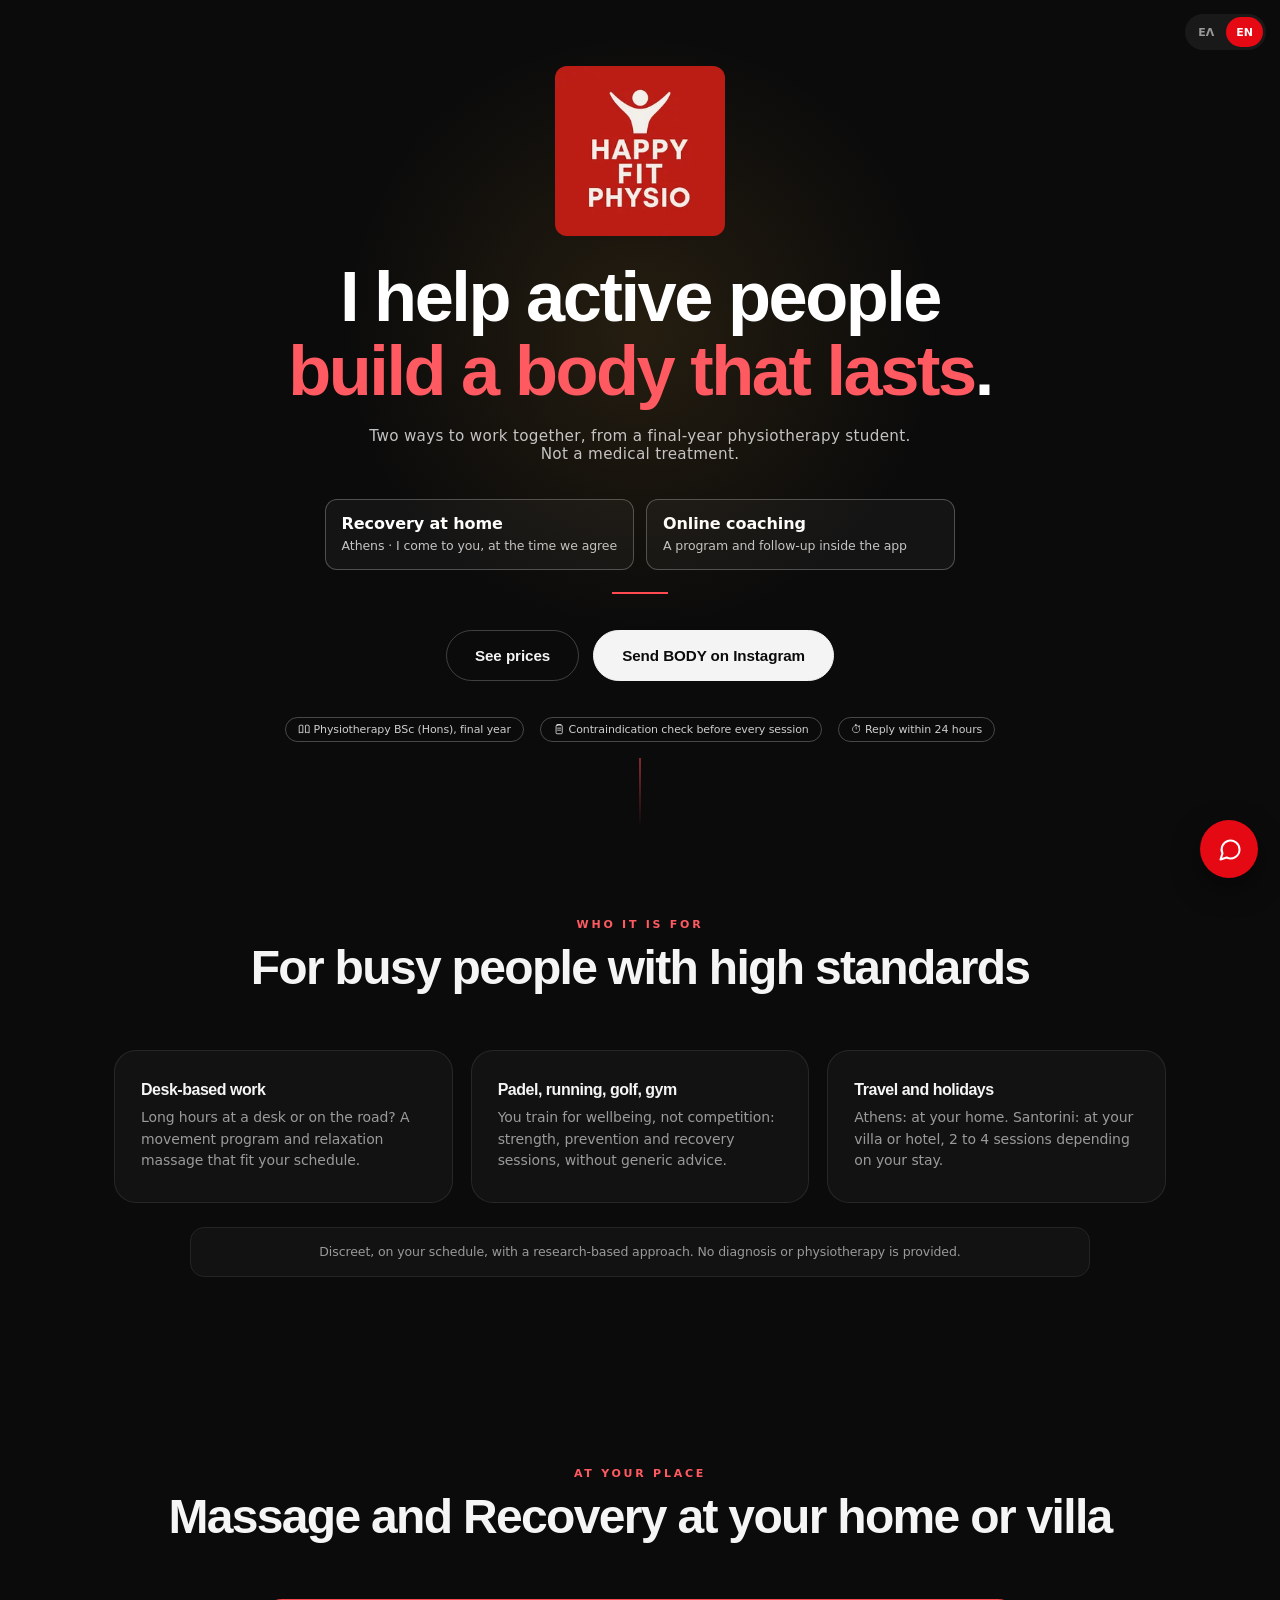
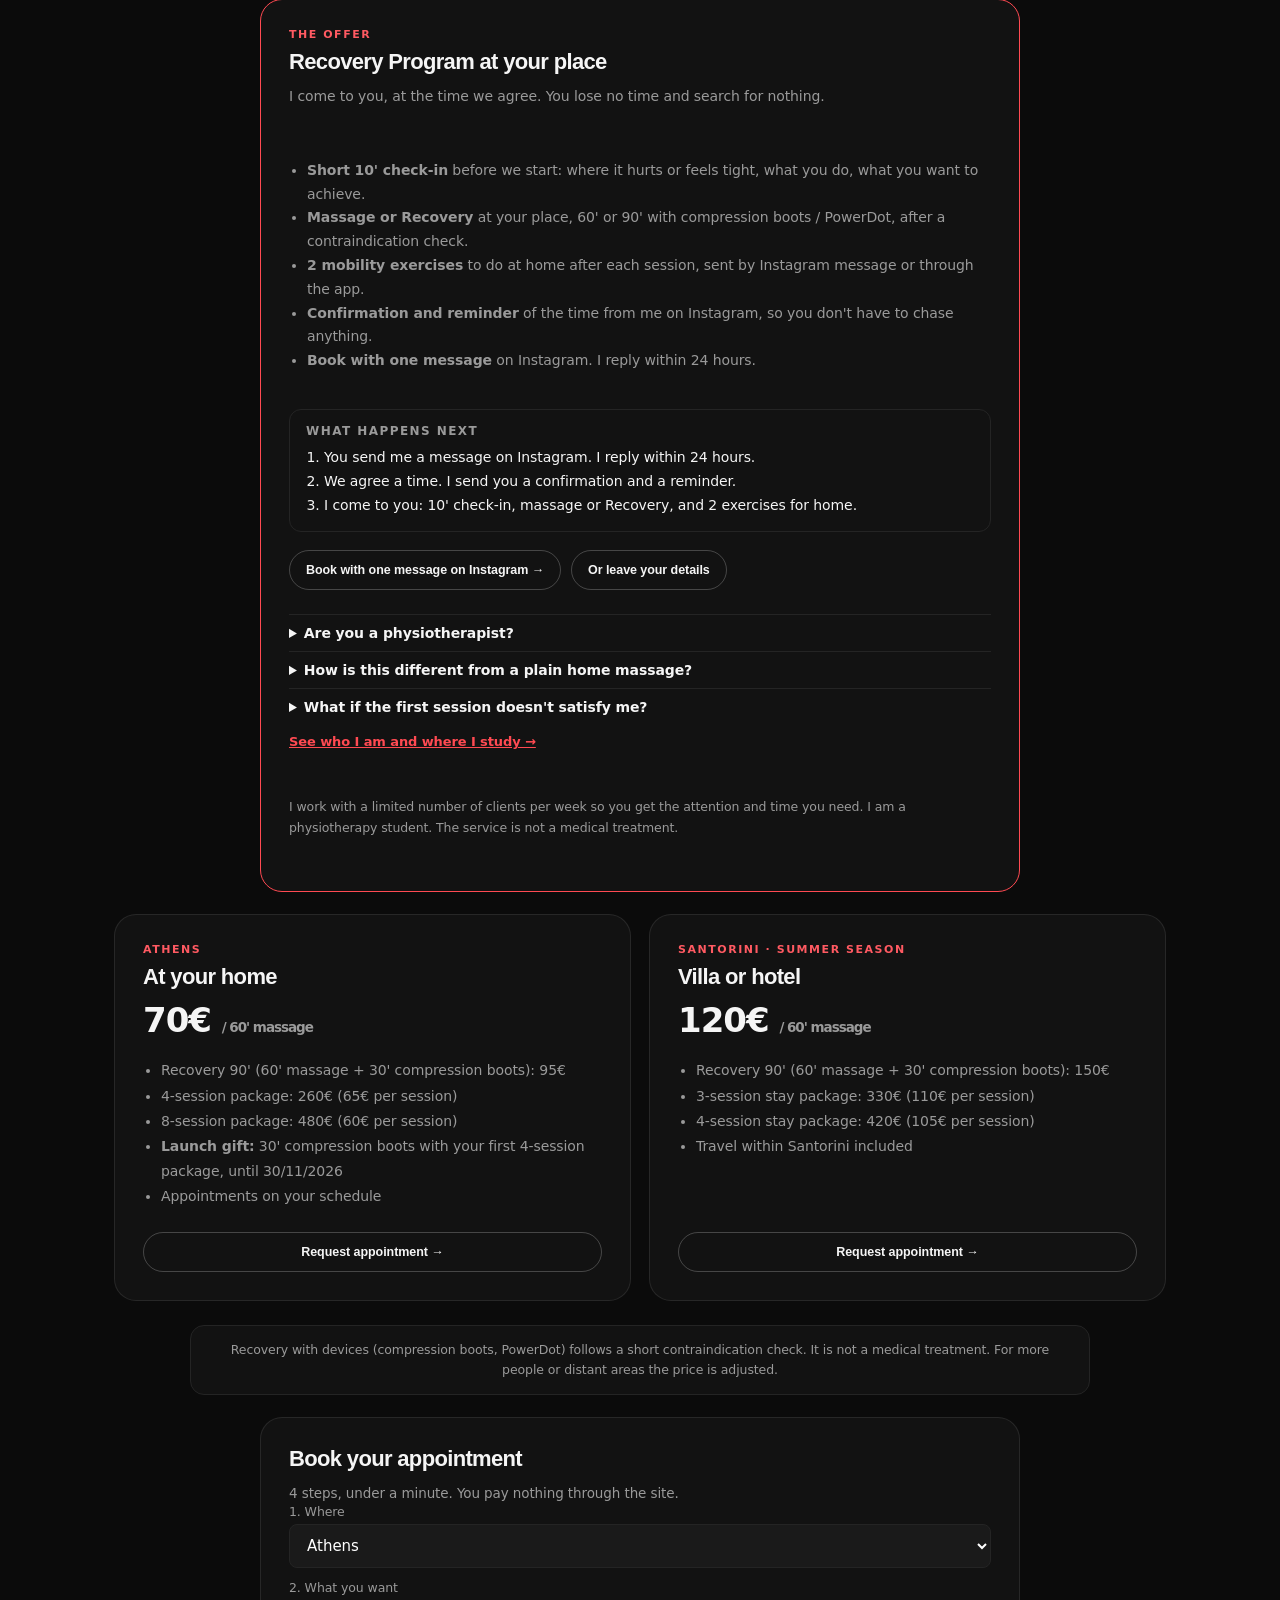
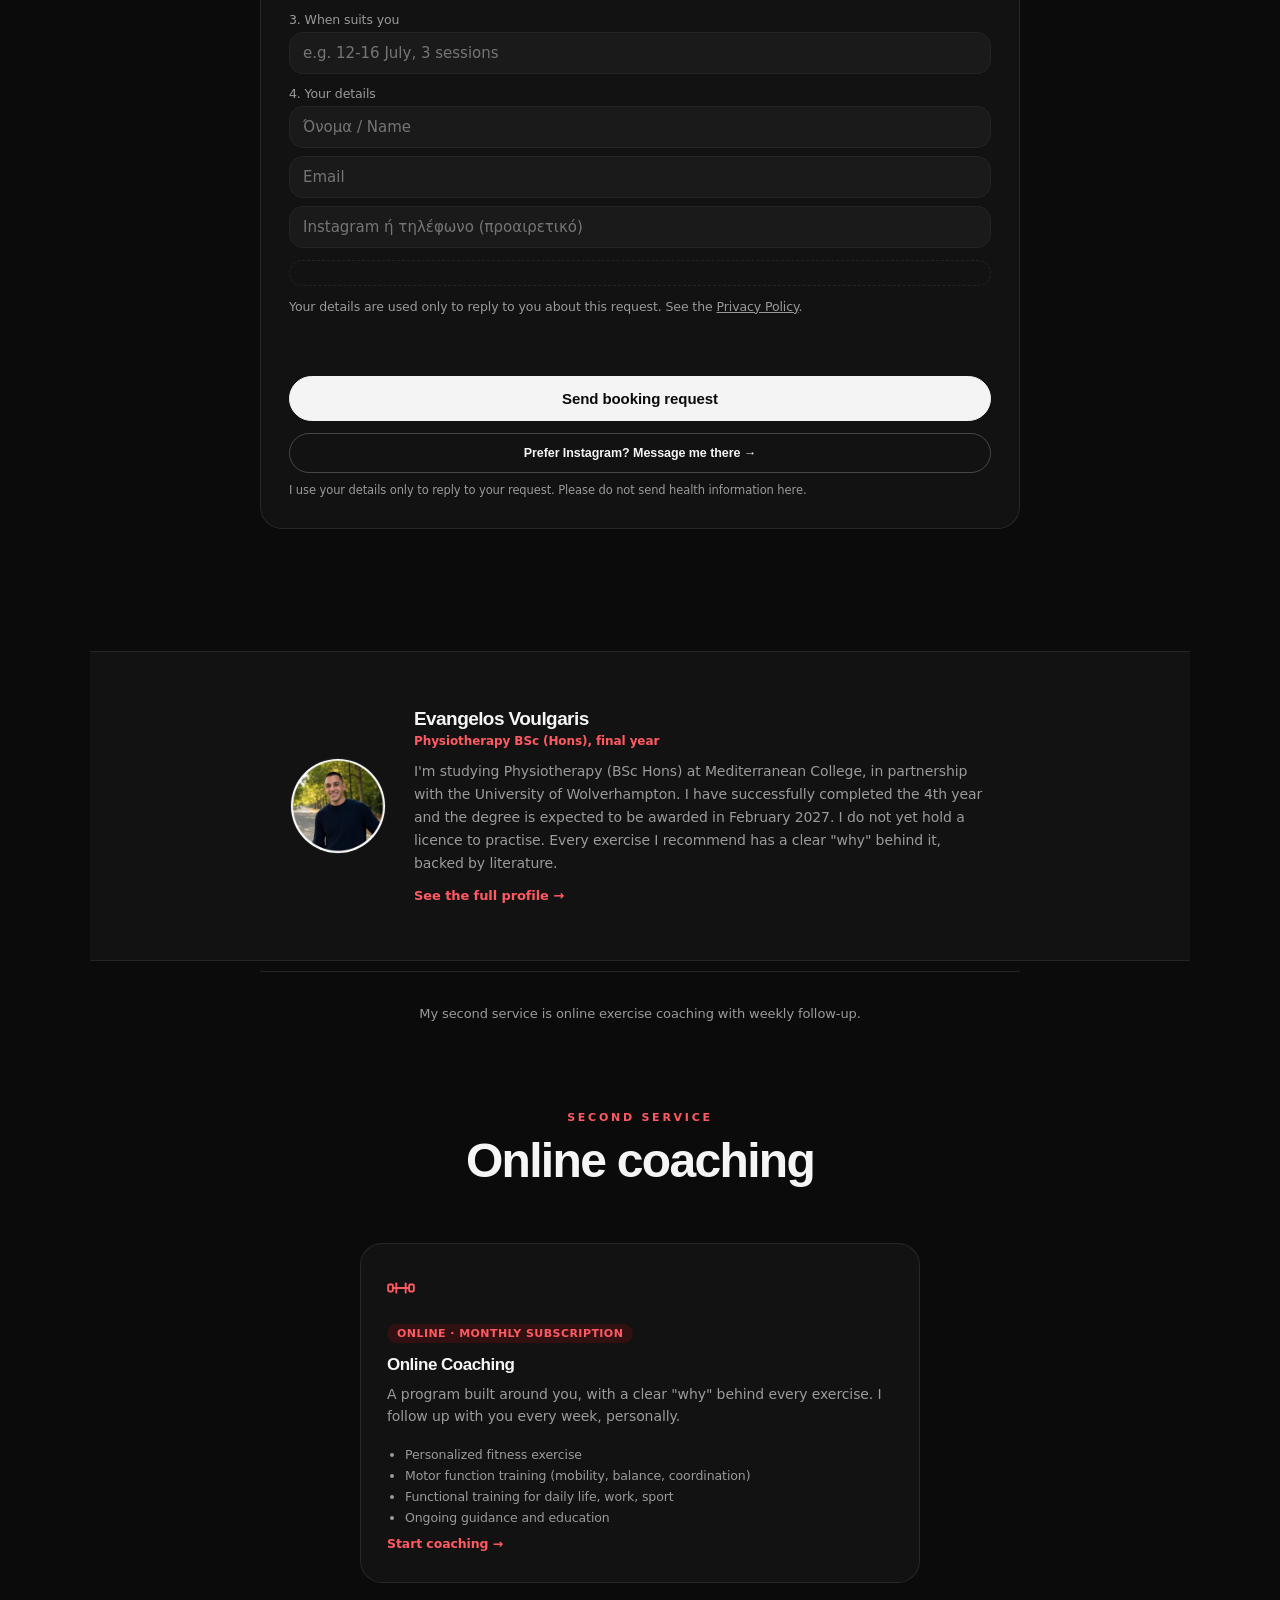
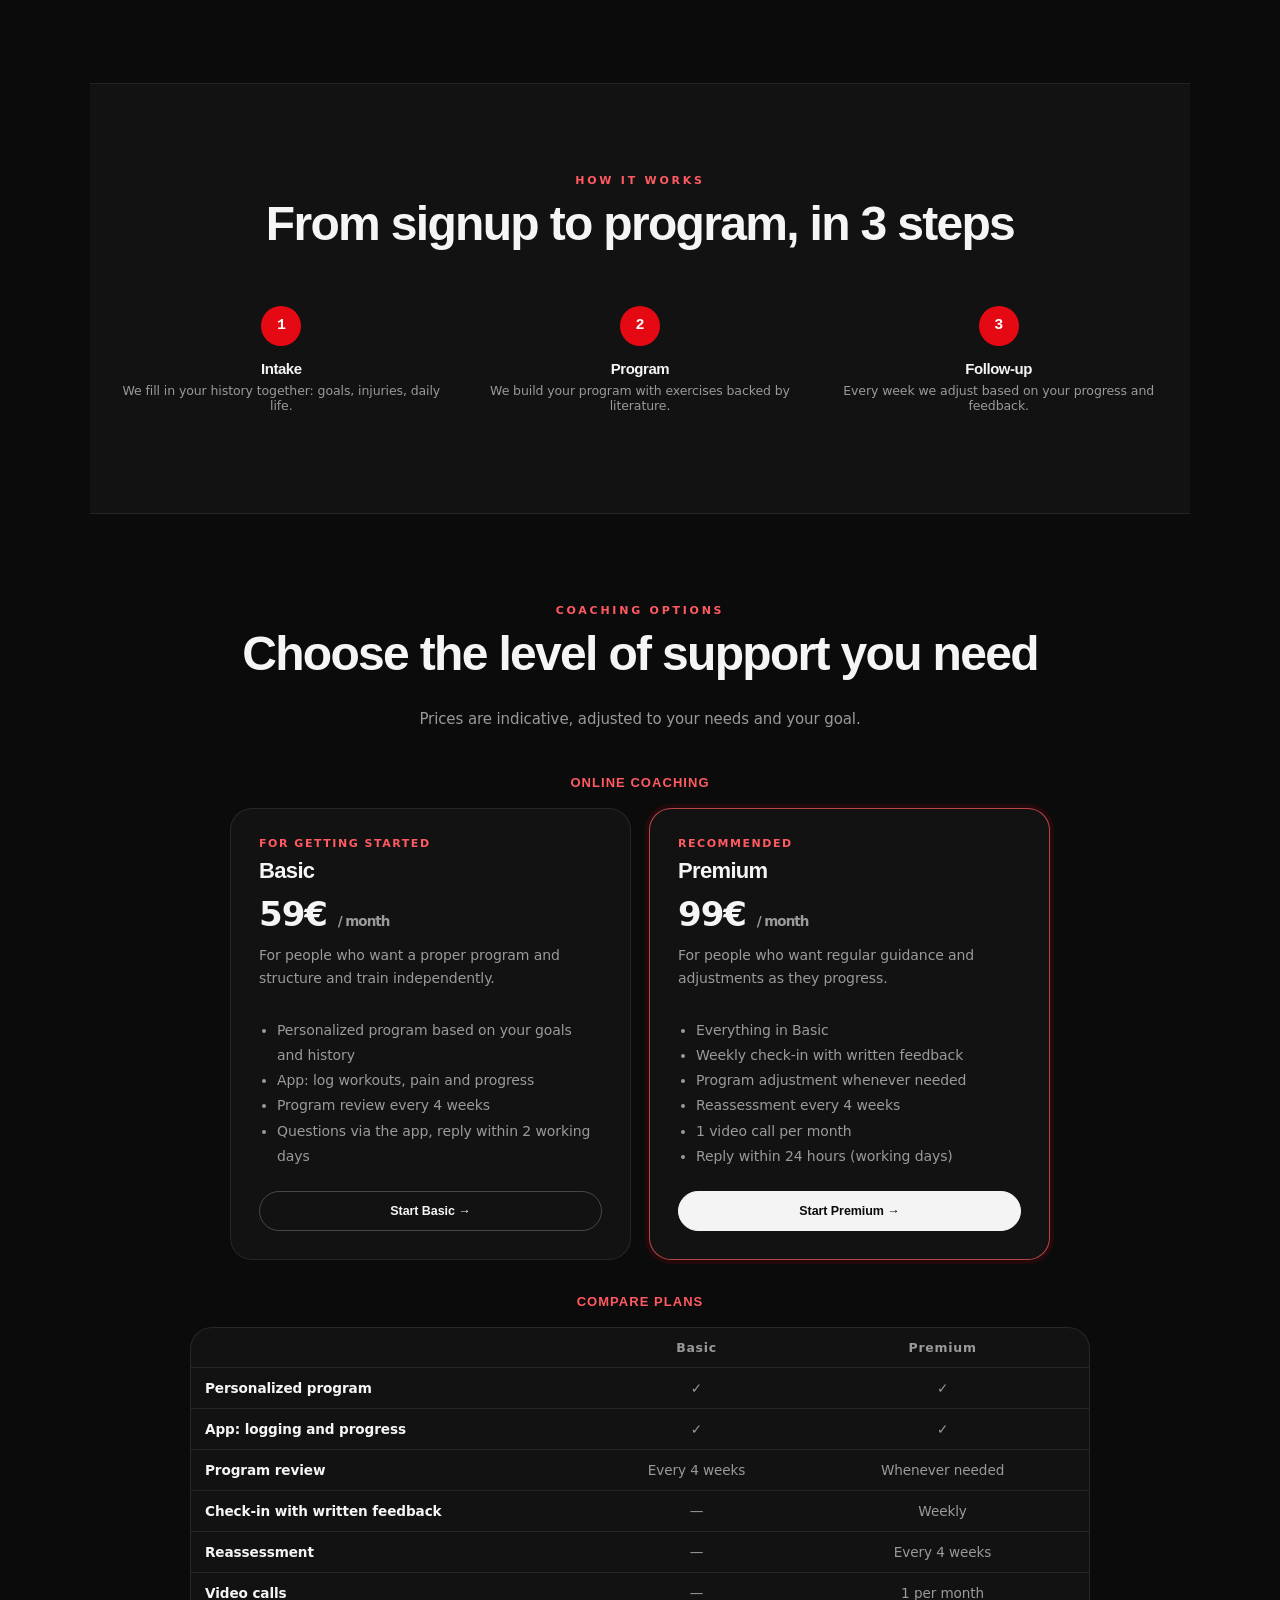
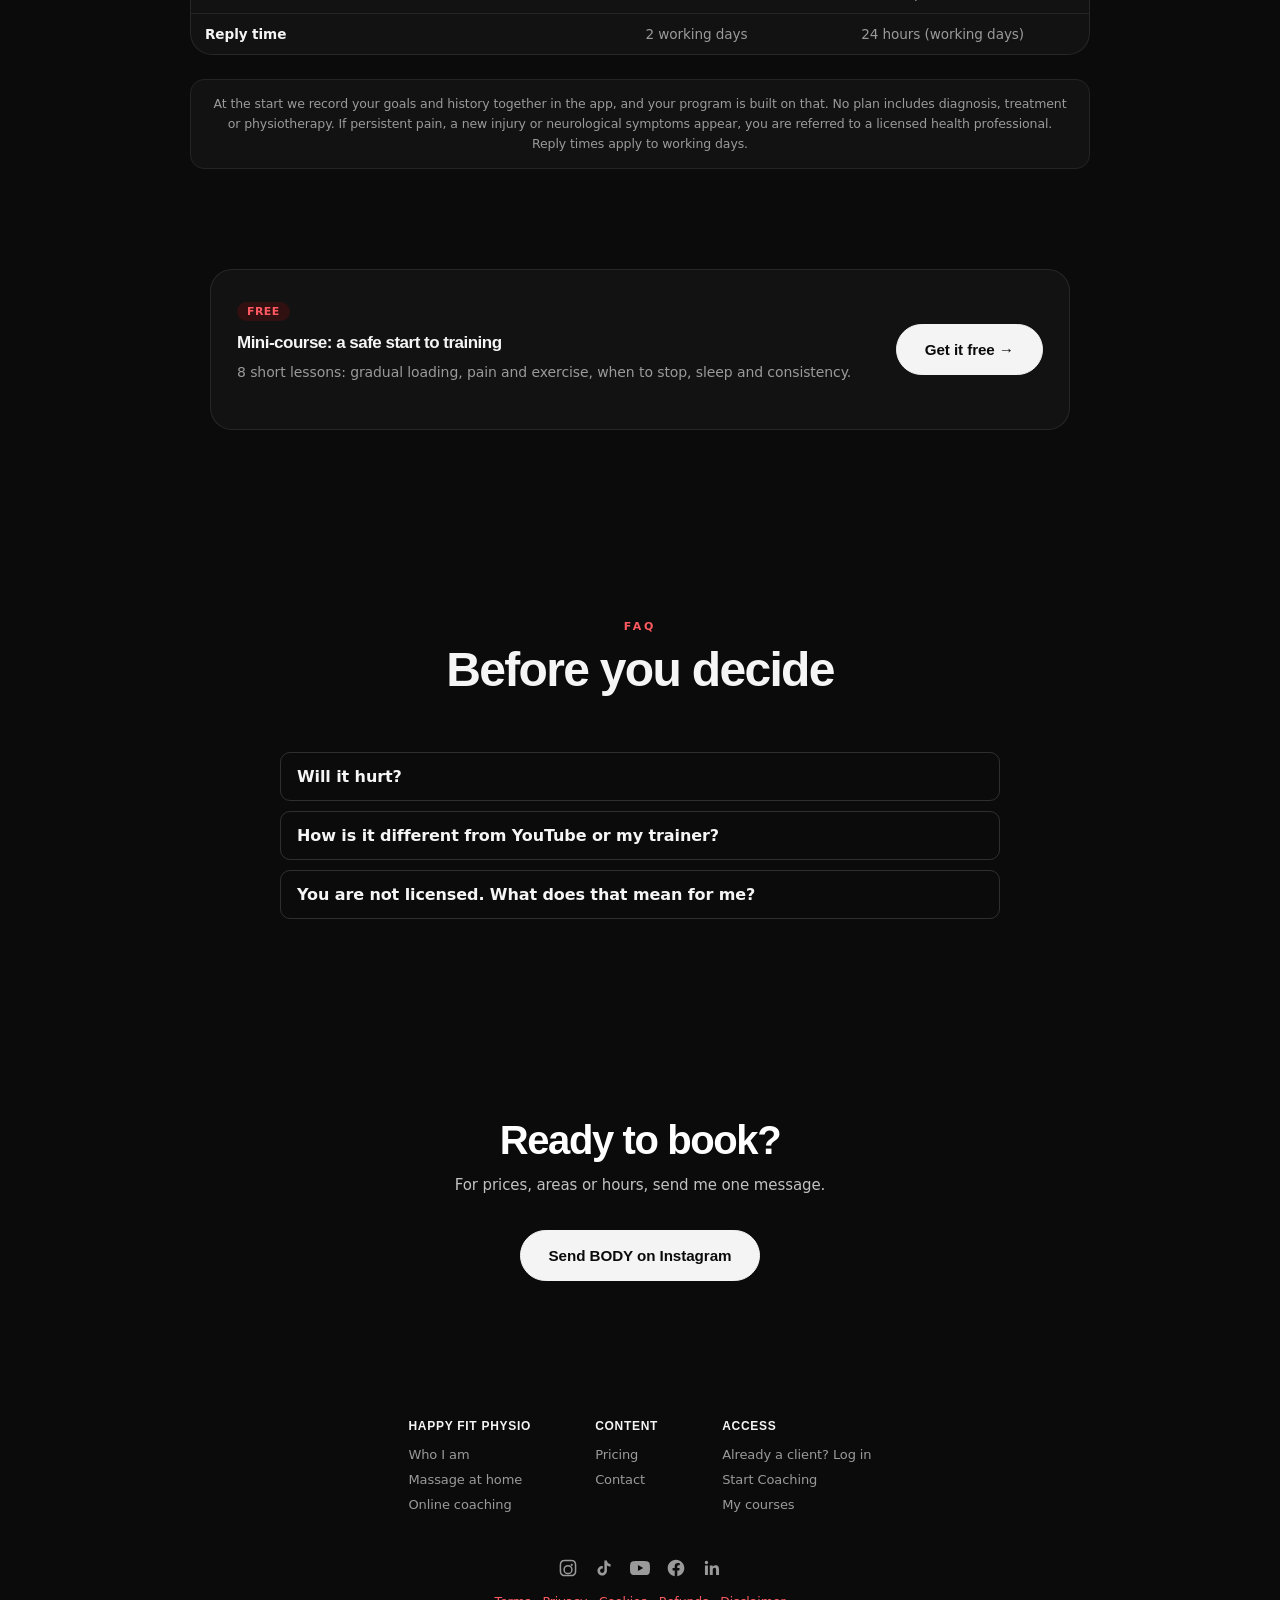
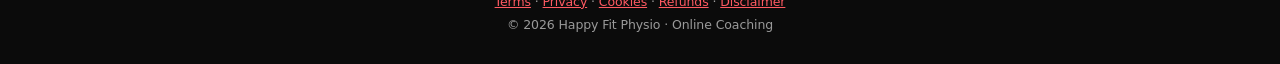
==== commit 16b587c1: "Add files via upload" ====
--- a/index.html
+++ b/index.html
@@ -611,8 +611,6 @@
         <li><strong>Confirmation and reminder</strong> of the time from me on Instagram, so you don't have to chase anything.</li>
         <li><strong>Book with one message</strong> on Instagram. I reply within 24 hours.</li>
       </ul>
-      <p style="font-size:14px; font-weight:700; color:var(--gold);" data-lang-el>Εγγύηση ικανοποίησης: αν η πρώτη συνεδρία δεν σε ικανοποιήσει, δεν την πληρώνεις.</p>
-      <p style="font-size:14px; font-weight:700; color:var(--gold);" data-lang-en>Satisfaction guarantee: if the first session doesn't satisfy you, you don't pay for it.</p>
       <div style="margin:14px 0 4px; padding:14px 16px; border:1px solid var(--line); border-radius:12px;">
         <div style="font-size:12px; letter-spacing:.12em; text-transform:uppercase; font-weight:800; color:var(--ink-soft); margin-bottom:8px;"><span data-lang-el>Τι γίνεται μετά</span><span data-lang-en>What happens next</span></div>
         <ol data-lang-el style="margin:0; padding-left:18px; font-size:14px; line-height:1.7;"><li>Μου στέλνεις ένα μήνυμα στο Instagram. Απαντώ μέσα σε 24 ώρες.</li><li>Συμφωνούμε ώρα. Σου στέλνω επιβεβαίωση και υπενθύμιση.</li><li>Έρχομαι: 10' αξιολόγηση, μάλαξη ή Recovery, και 2 ασκήσεις για το σπίτι.</li></ol>
@@ -1034,7 +1032,7 @@
         const gift = (giftOn() && o.k==='p4') ? '<br><span data-lang-el>Δώρο εκκίνησης: 30\' compression boots, έως 30/11/2026.</span><span data-lang-en>Launch gift: 30\' compression boots, until 30/11/2026.</span>' : '';
         const pl = place()==='Αθήνα' ? ['Αθήνα','Athens'] : ['Σαντορίνη','Santorini'];
         box.innerHTML = '<b><span data-lang-el>'+o.el+'</span><span data-lang-en>'+o.en+'</span></b> · <span data-lang-el>'+pl[0]+'</span><span data-lang-en>'+pl[1]+'</span> · <b>'+o.price+'€</b>'
-          + '<br><span data-lang-el>Εγγύηση ικανοποίησης στην πρώτη συνεδρία. Απαντώ μέσα σε 24 ώρες για να κλείσουμε ώρα.</span><span data-lang-en>Satisfaction guarantee on the first session. I reply within 24 hours to set a time.</span>' + gift;
+          + '<br><span data-lang-el>Απαντώ μέσα σε 24 ώρες για να κλείσουμε ώρα.</span><span data-lang-en>I reply within 24 hours to set a time.</span>' + gift;
       }
       function renderChips(keep){
         const box = document.getElementById('cqSvc'); const list = CQ[place()];
@@ -1439,7 +1437,6 @@
         <h4>Ραντεβού διά ζώσης (μάλαξη, recovery)</h4>
         <p><strong>Προκαταβολή:</strong> για να κλείσει το ραντεβού ζητείται προκαταβολή 50% της τιμής. Το ραντεβού θεωρείται κλεισμένο όταν εισπραχθεί η προκαταβολή και το επιβεβαιώσουμε.</p>
         <p><strong>Ακύρωση:</strong> μπορείς να ακυρώσεις ή να αλλάξεις ώρα έως 24 ώρες πριν το ραντεβού και η προκαταβολή επιστρέφεται ή μεταφέρεται στη νέα ώρα. Αν η ακύρωση γίνει μέσα σε 24 ώρες ή δεν παρουσιαστείς, χρεώνεται το 100% της τιμής του ραντεβού.</p>
-        <p><strong>Εγγύηση ικανοποίησης πρώτης συνεδρίας:</strong> αν η πρώτη σου συνεδρία δεν σε ικανοποιήσει, ενημέρωσέ μας με μήνυμα μέσα στις 24 ώρες από τη συνεδρία, γράφοντας τον λόγο, και δεν πληρώνεις τη συνεδρία (επιστρέφεται η προκαταβολή και δεν χρεώνεται το υπόλοιπο). Ισχύει μία φορά ανά πελάτη, μόνο για την πρώτη συνεδρία που πραγματοποιήθηκε, και δεν καλύπτει ακυρώσεις εντός 24 ωρών ή μη παρουσίαση.</p>
         <h4>Τεχνικό πρόβλημα</h4><p>Αν χρεωθήκατε λόγω τεχνικού σφάλματος, επικοινωνήστε άμεσα μαζί μας για πλήρη επιστροφή.</p>
         <h4>Επικοινωνία</h4><p>Για οποιοδήποτε αίτημα επιστροφής, απευθυνθείτε στον coach σας.</p>`,
         en:`<p>Online coaching is a service, not a physical product. The refund policy varies depending on the type of purchase.</p>
@@ -1448,7 +1445,6 @@
         <h4>In-person appointments (massage, recovery)</h4>
         <p><strong>Deposit:</strong> a 50% deposit is required to book. The appointment is booked once the deposit is received and we confirm it.</p>
         <p><strong>Cancellation:</strong> you can cancel or reschedule up to 24 hours before the appointment, and the deposit is refunded or moved to the new time. If you cancel within 24 hours or do not show up, 100% of the appointment price is charged.</p>
-        <p><strong>First-session satisfaction guarantee:</strong> if your first session does not satisfy you, message us within 24 hours of the session stating the reason, and you do not pay for it (the deposit is refunded and the balance is not charged). It applies once per client, to the first session that took place, and does not cover cancellations within 24 hours or no-shows.</p>
         <h4>Technical Issue</h4><p>If you were charged due to a technical error, contact us immediately for a full refund.</p>
         <h4>Contact</h4><p>For any refund request, please contact your coach.</p>`} },
     };
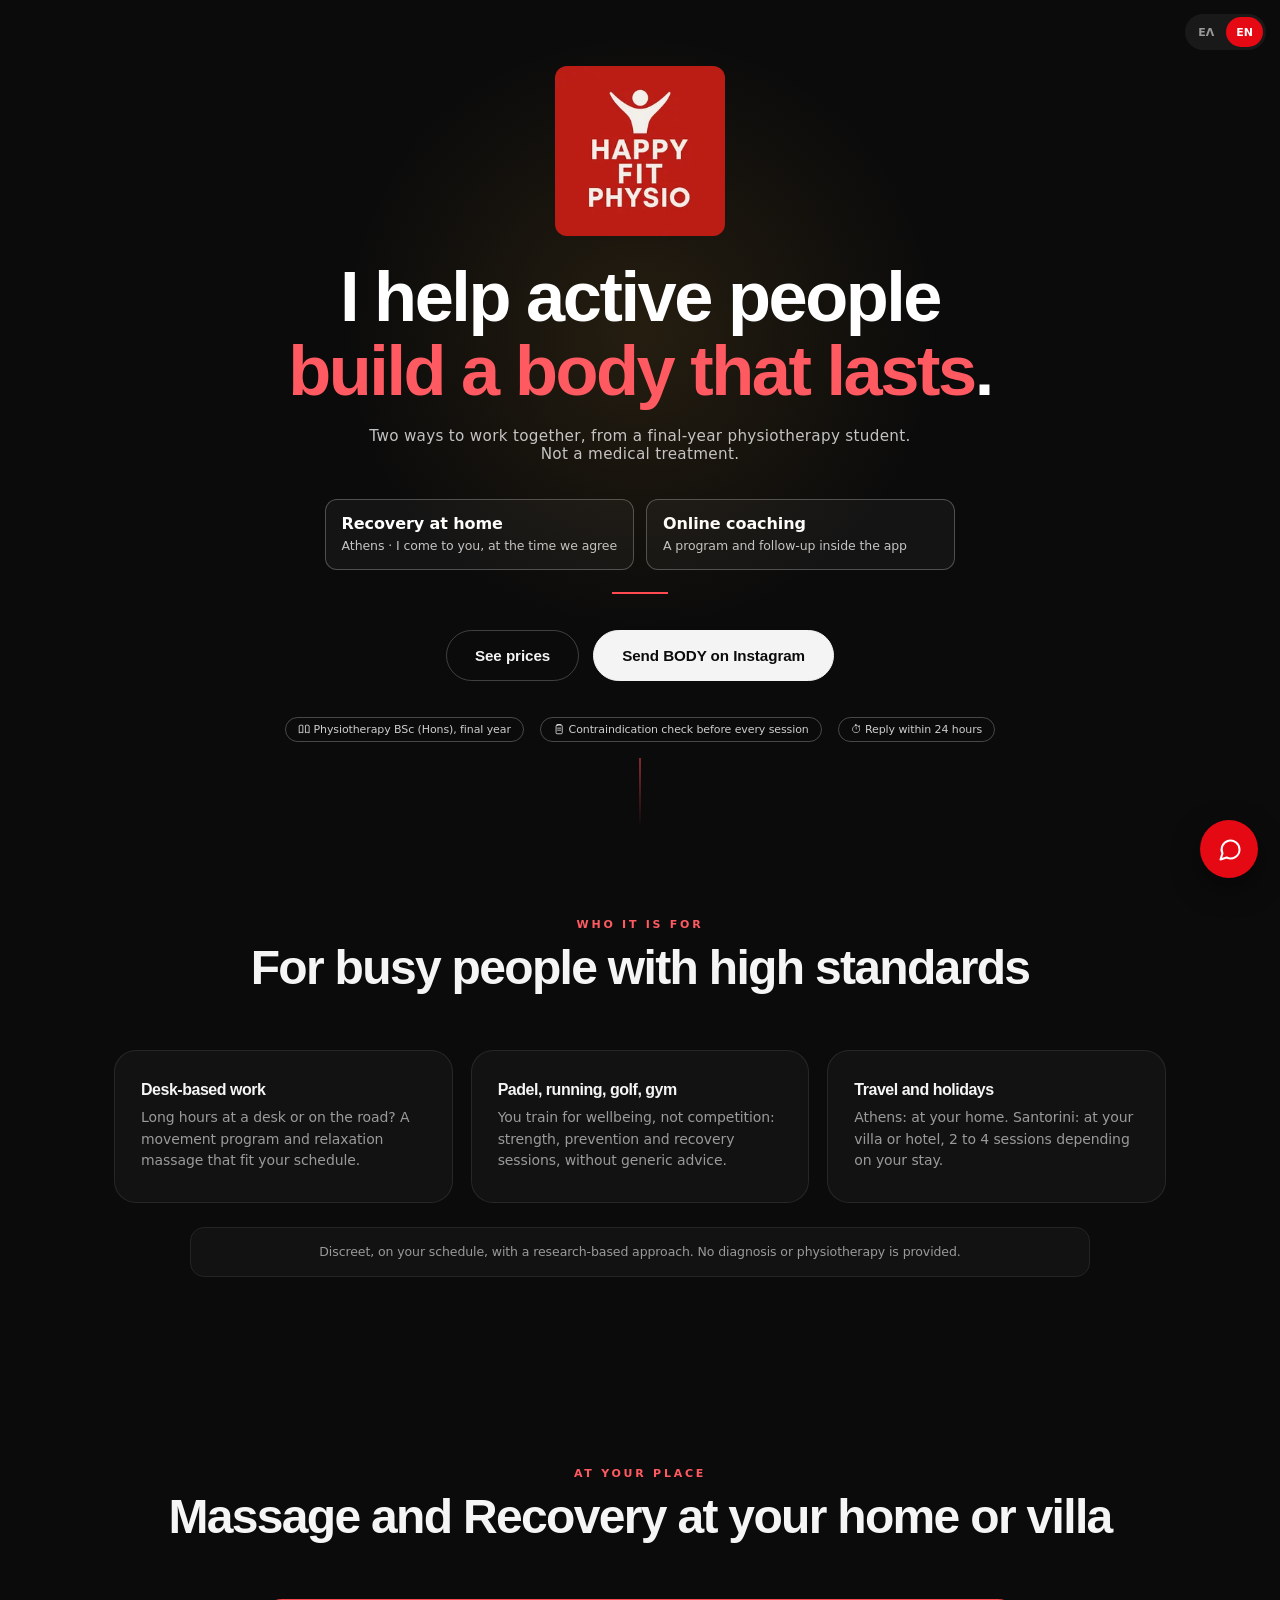
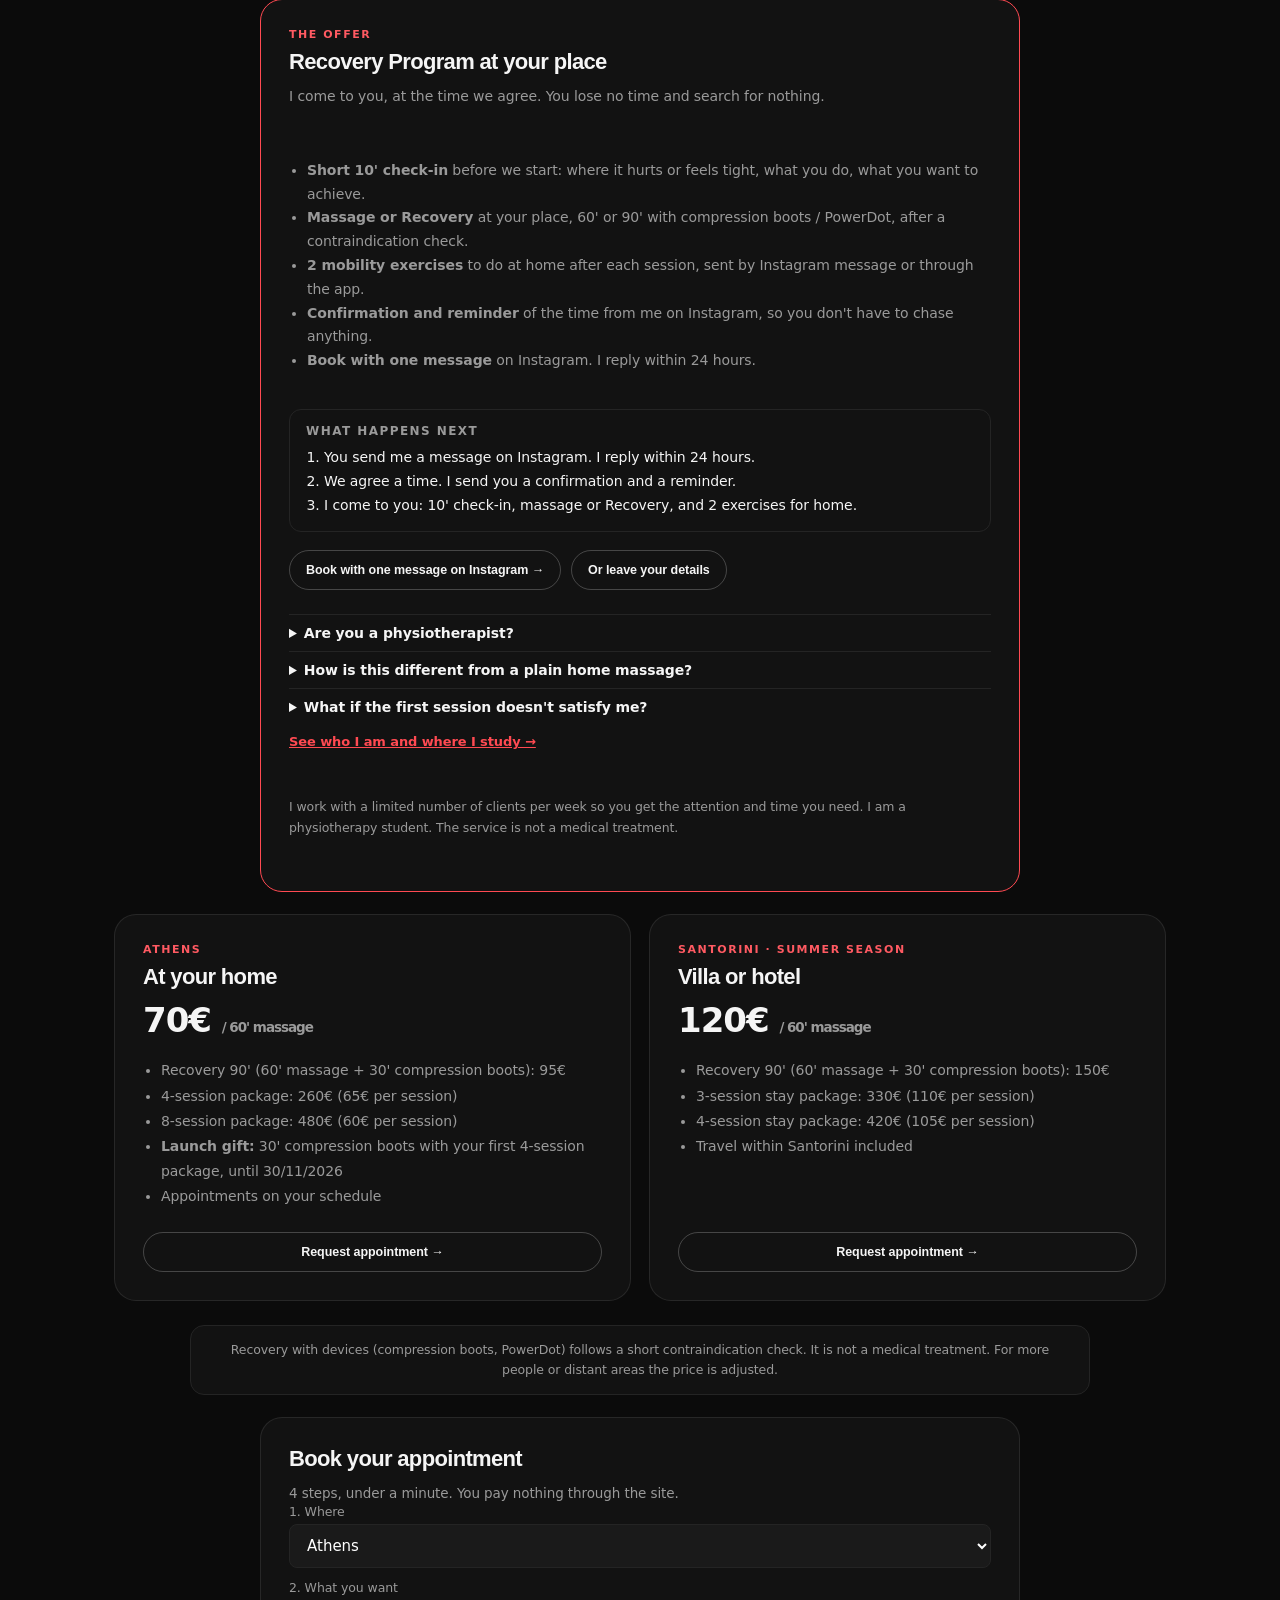
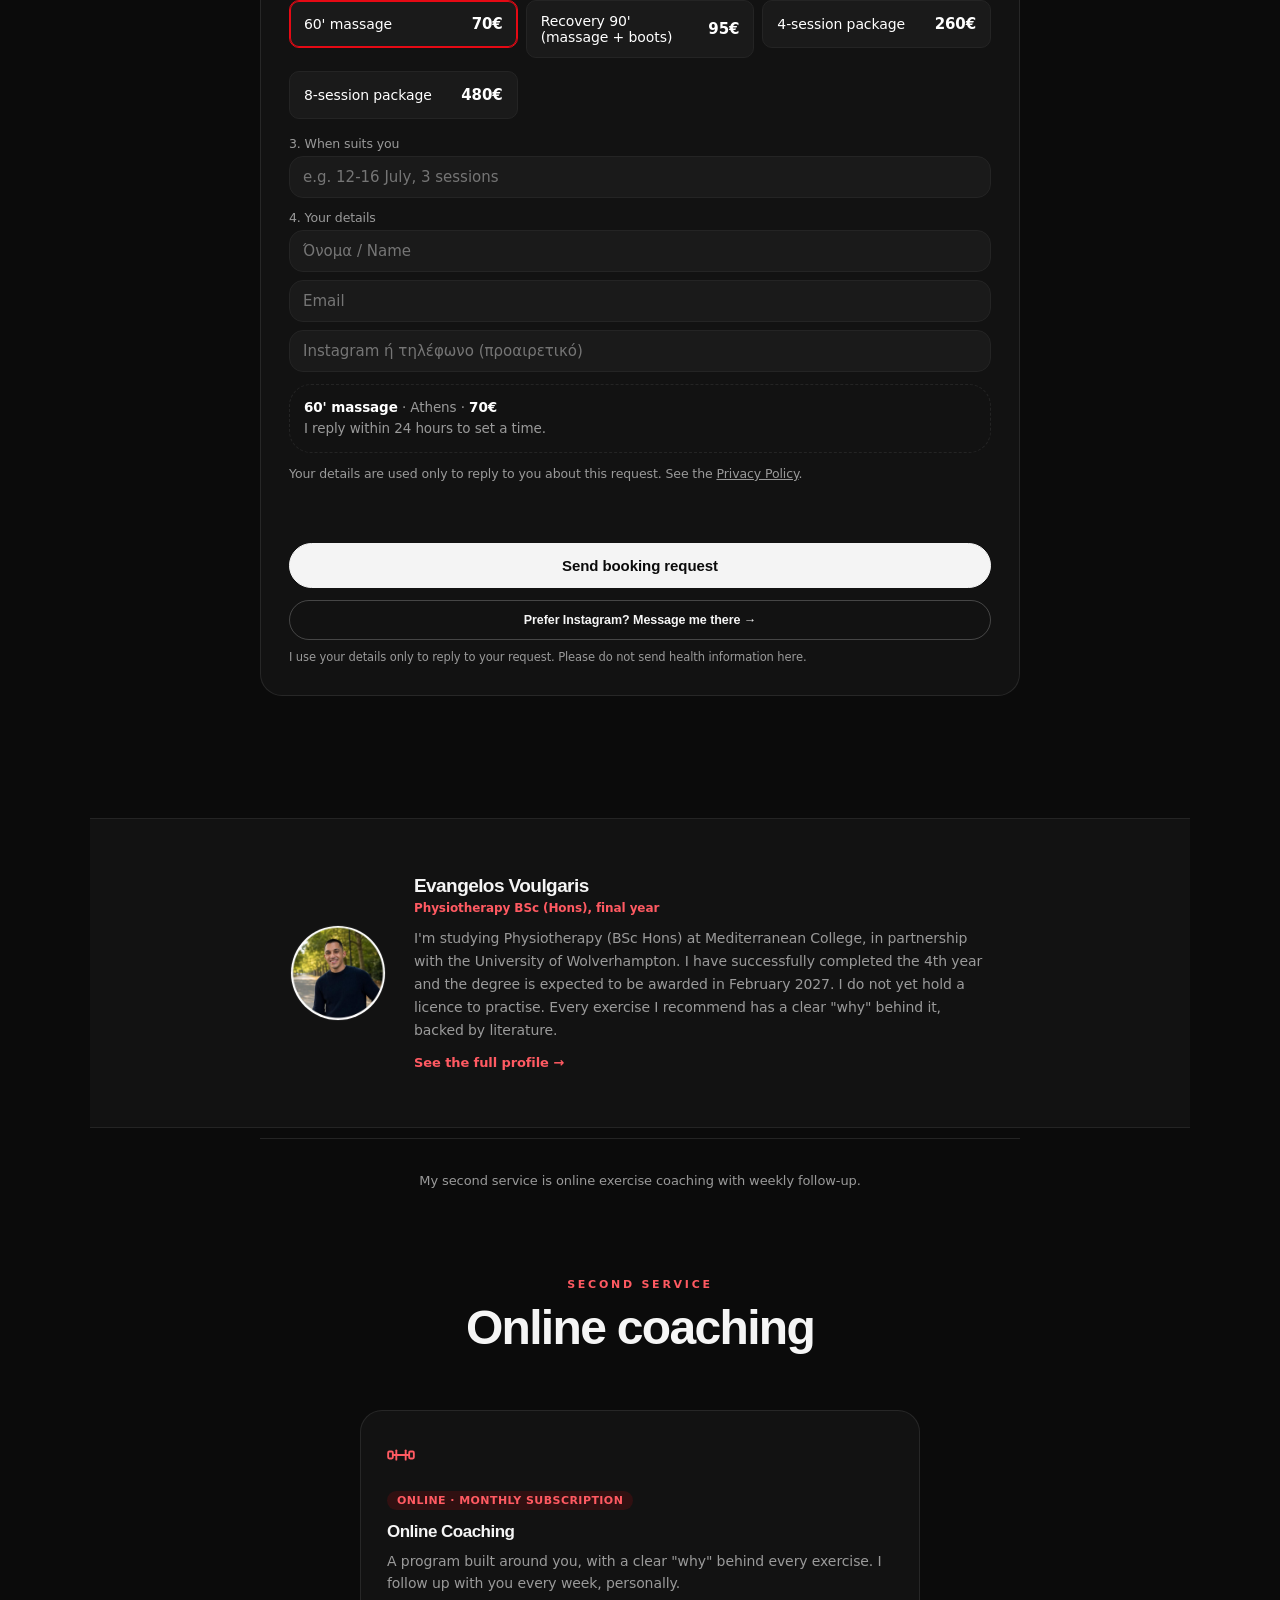
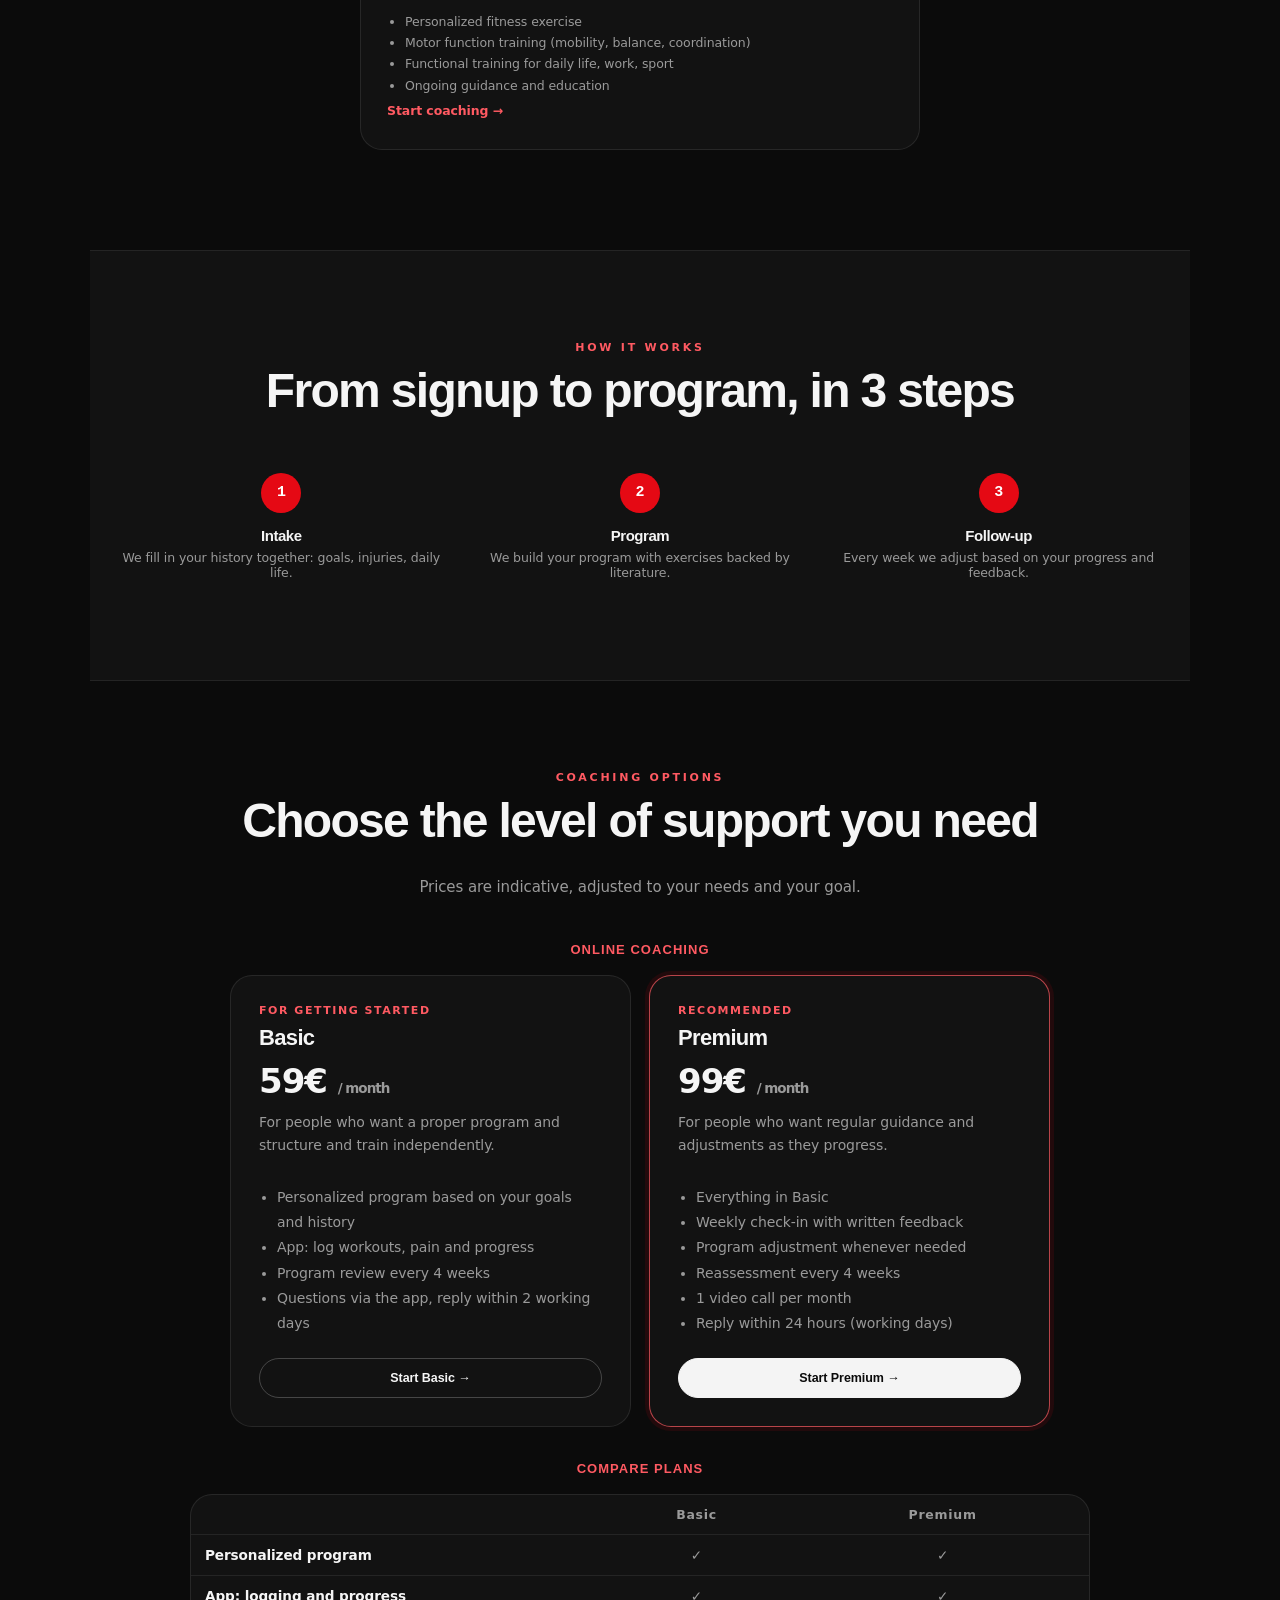
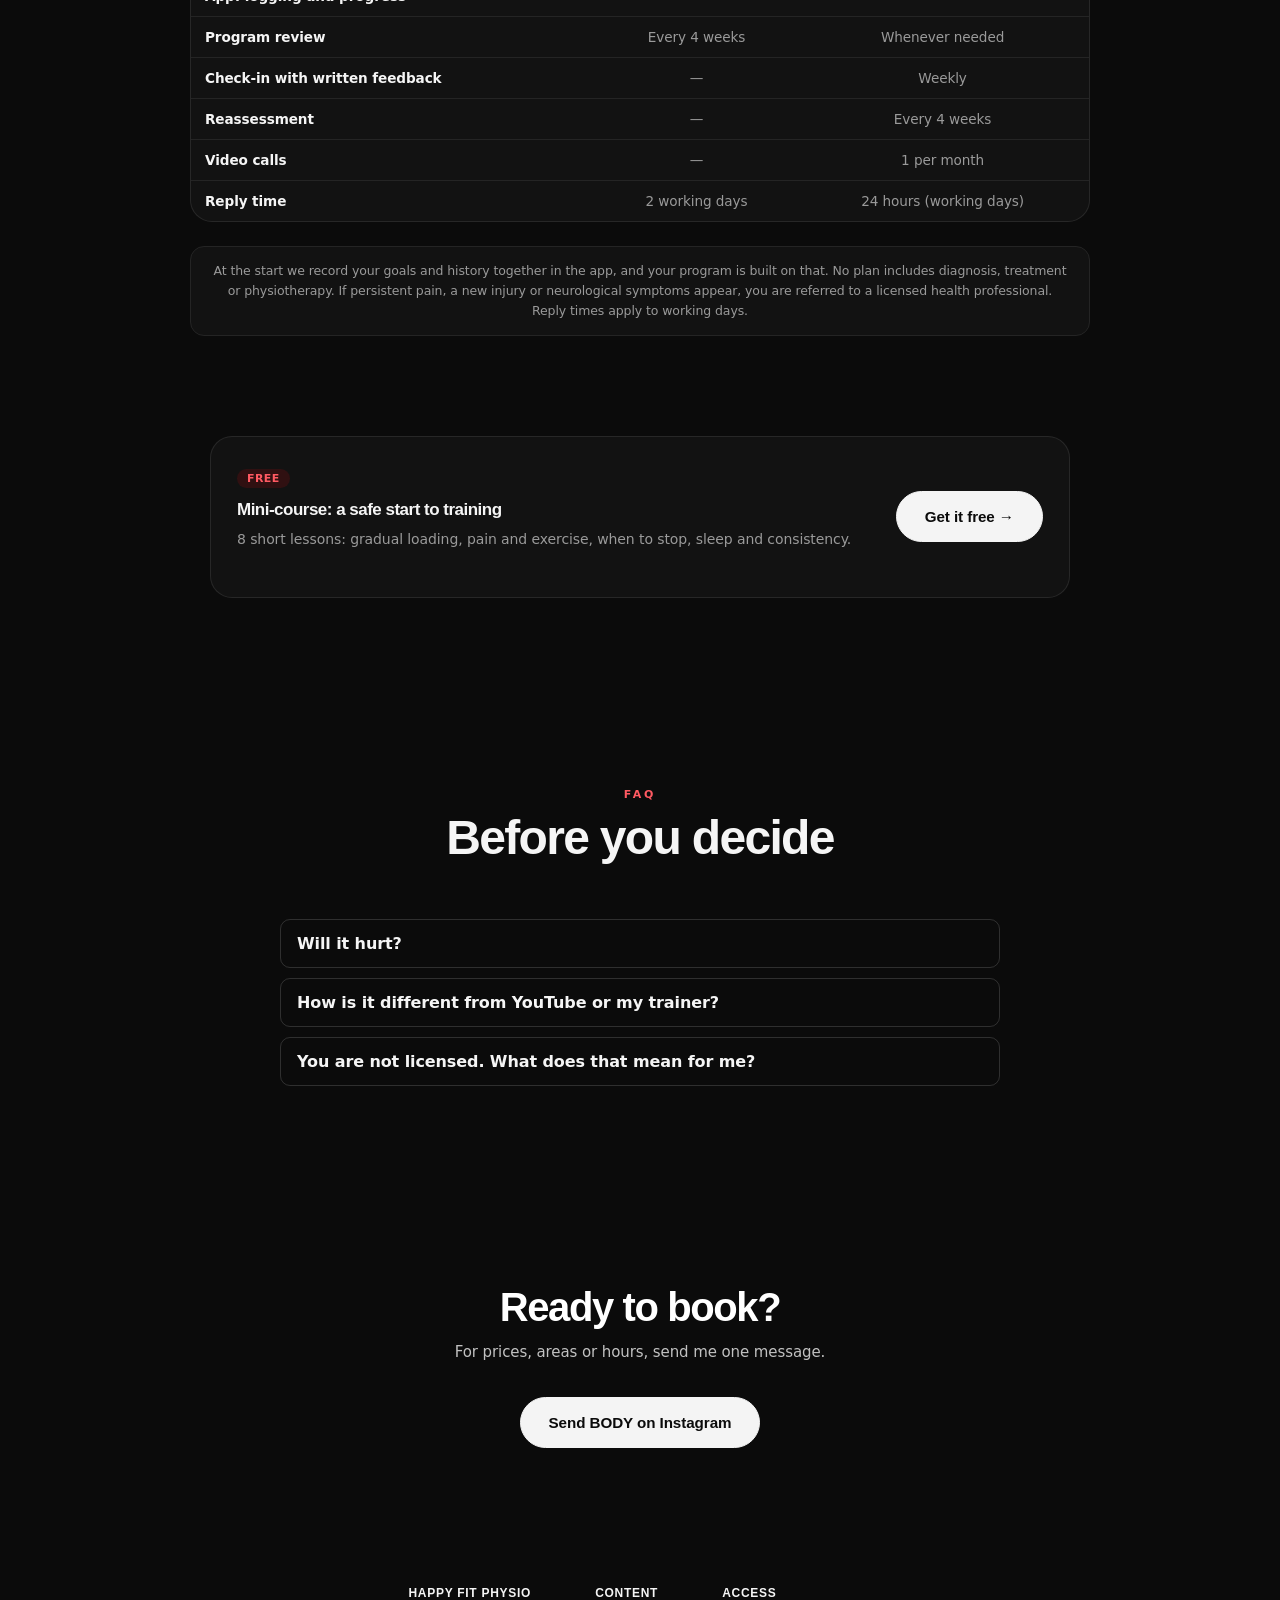
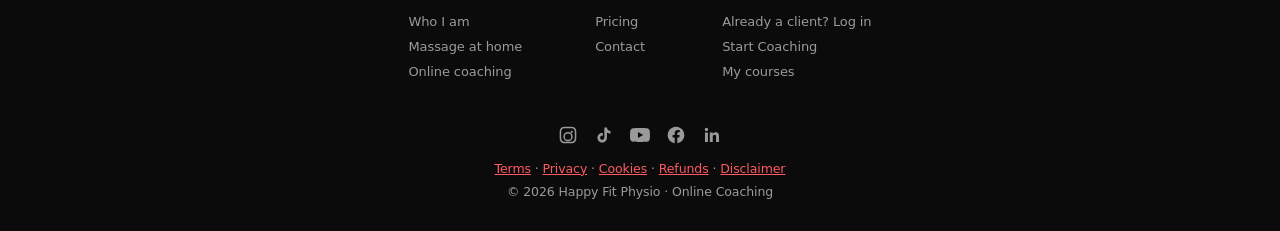
==== commit 1c00dafa: "Add files via upload" ====
--- a/index.html
+++ b/index.html
@@ -12,7 +12,7 @@
   <meta property="og:type" content="website">
   <meta property="og:url" content="https://evangelosvoulgarismd-dotcom.github.io/happy-fit-physio-simple/">
   <meta name="twitter:card" content="summary_large_image">
-  <script src="vendor/marked.umd.js"></script>
+  <script src="./marked.umd.js"></script>
   <link rel="stylesheet" href="fonts/fonts.css">
   <style>
     :root {
@@ -950,7 +950,7 @@
   </div>
 
   <script type="module">
-    import { createClient } from './vendor/supabase.js';
+    import { createClient } from './supabase.js';
     const supabase = createClient(
       'https://hxbpuamzisdldwbuumda.supabase.co',
       'sb_publishable_R0pcwjFyKcm-PPIkdm_wkw_7tgXtYoH'
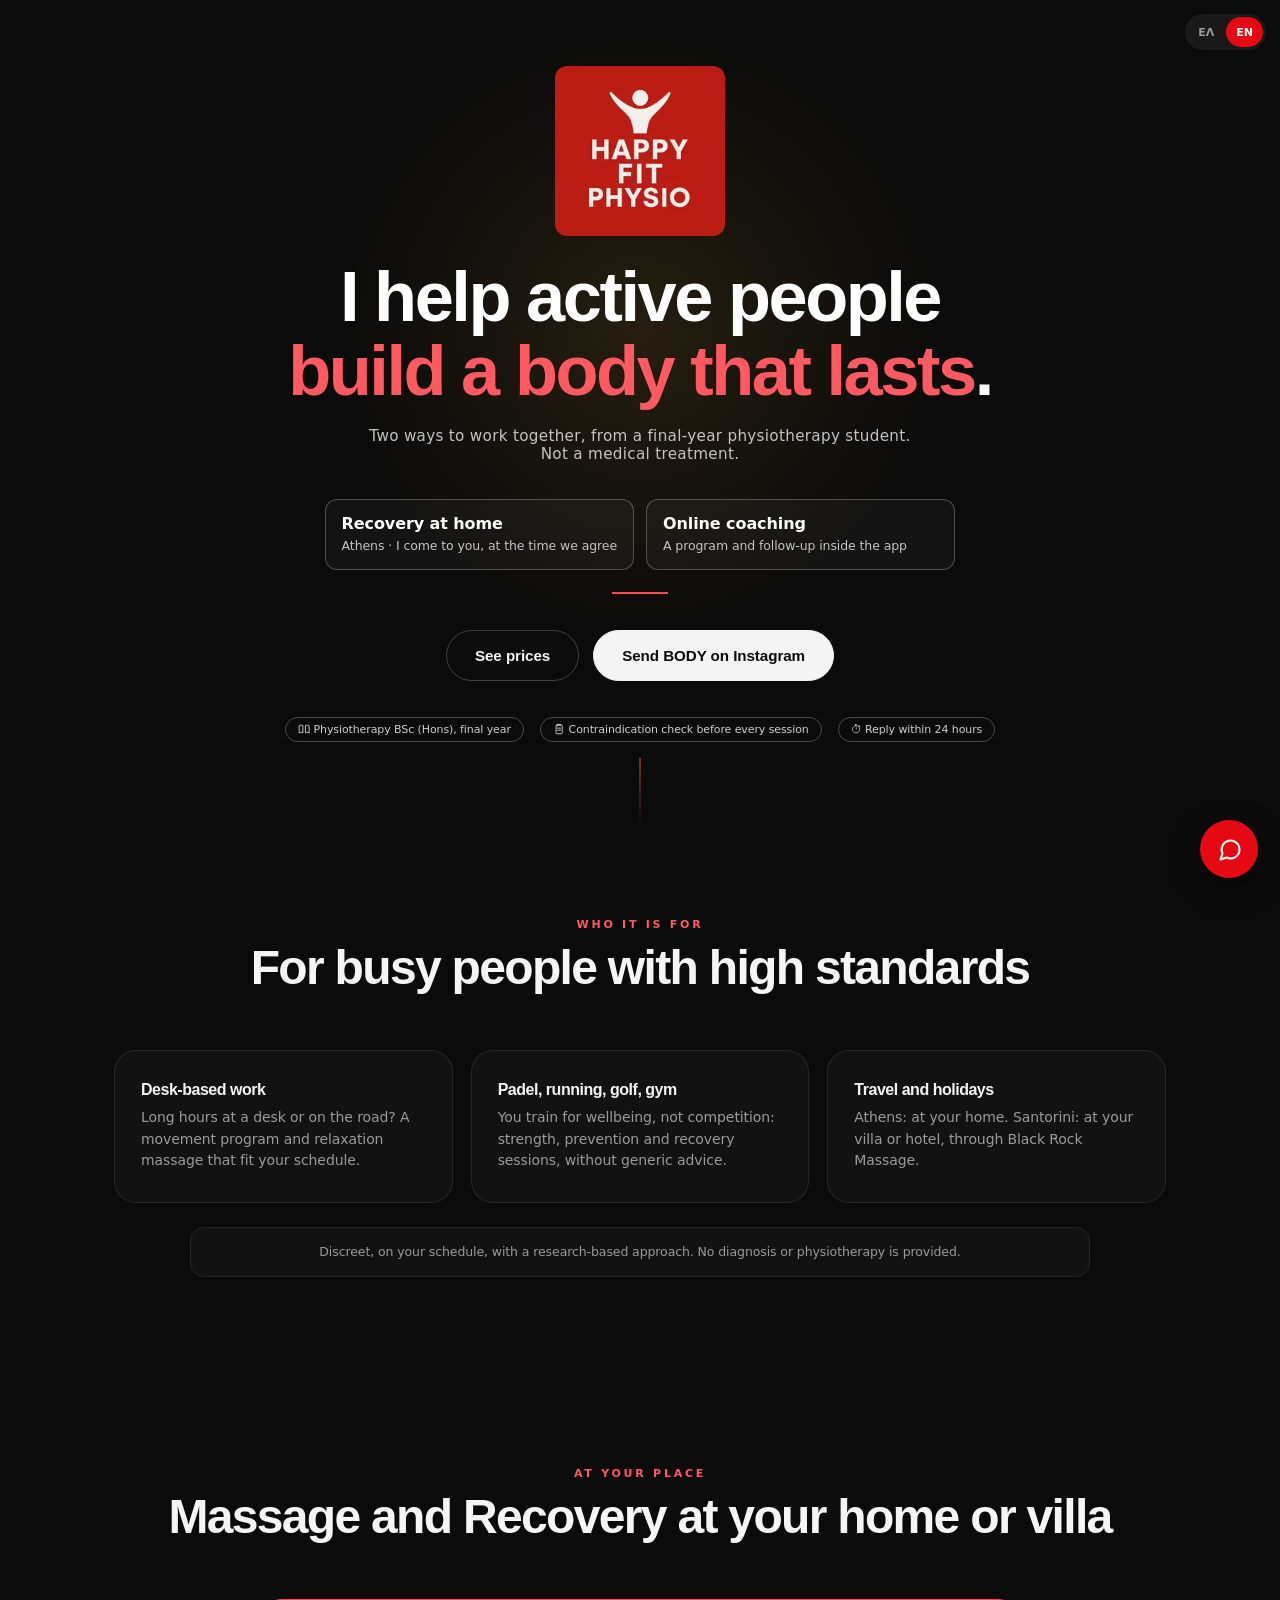
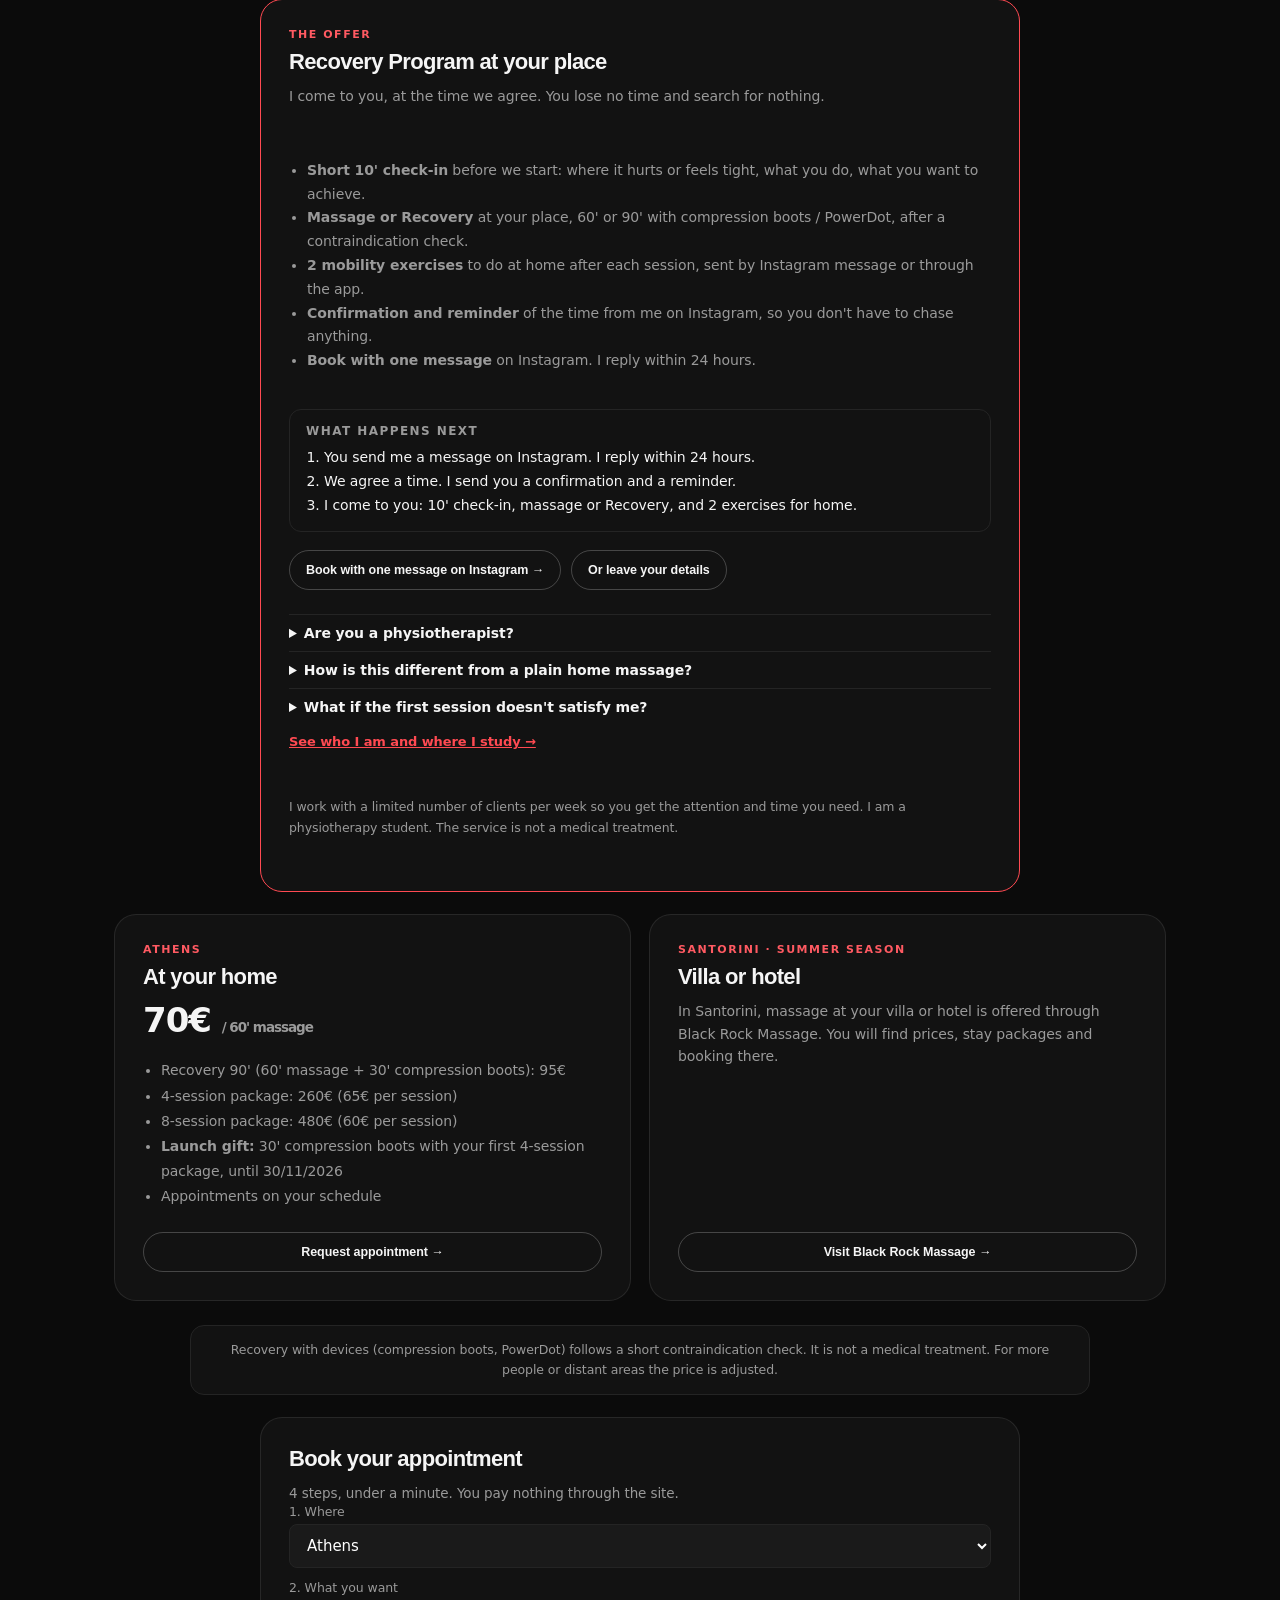
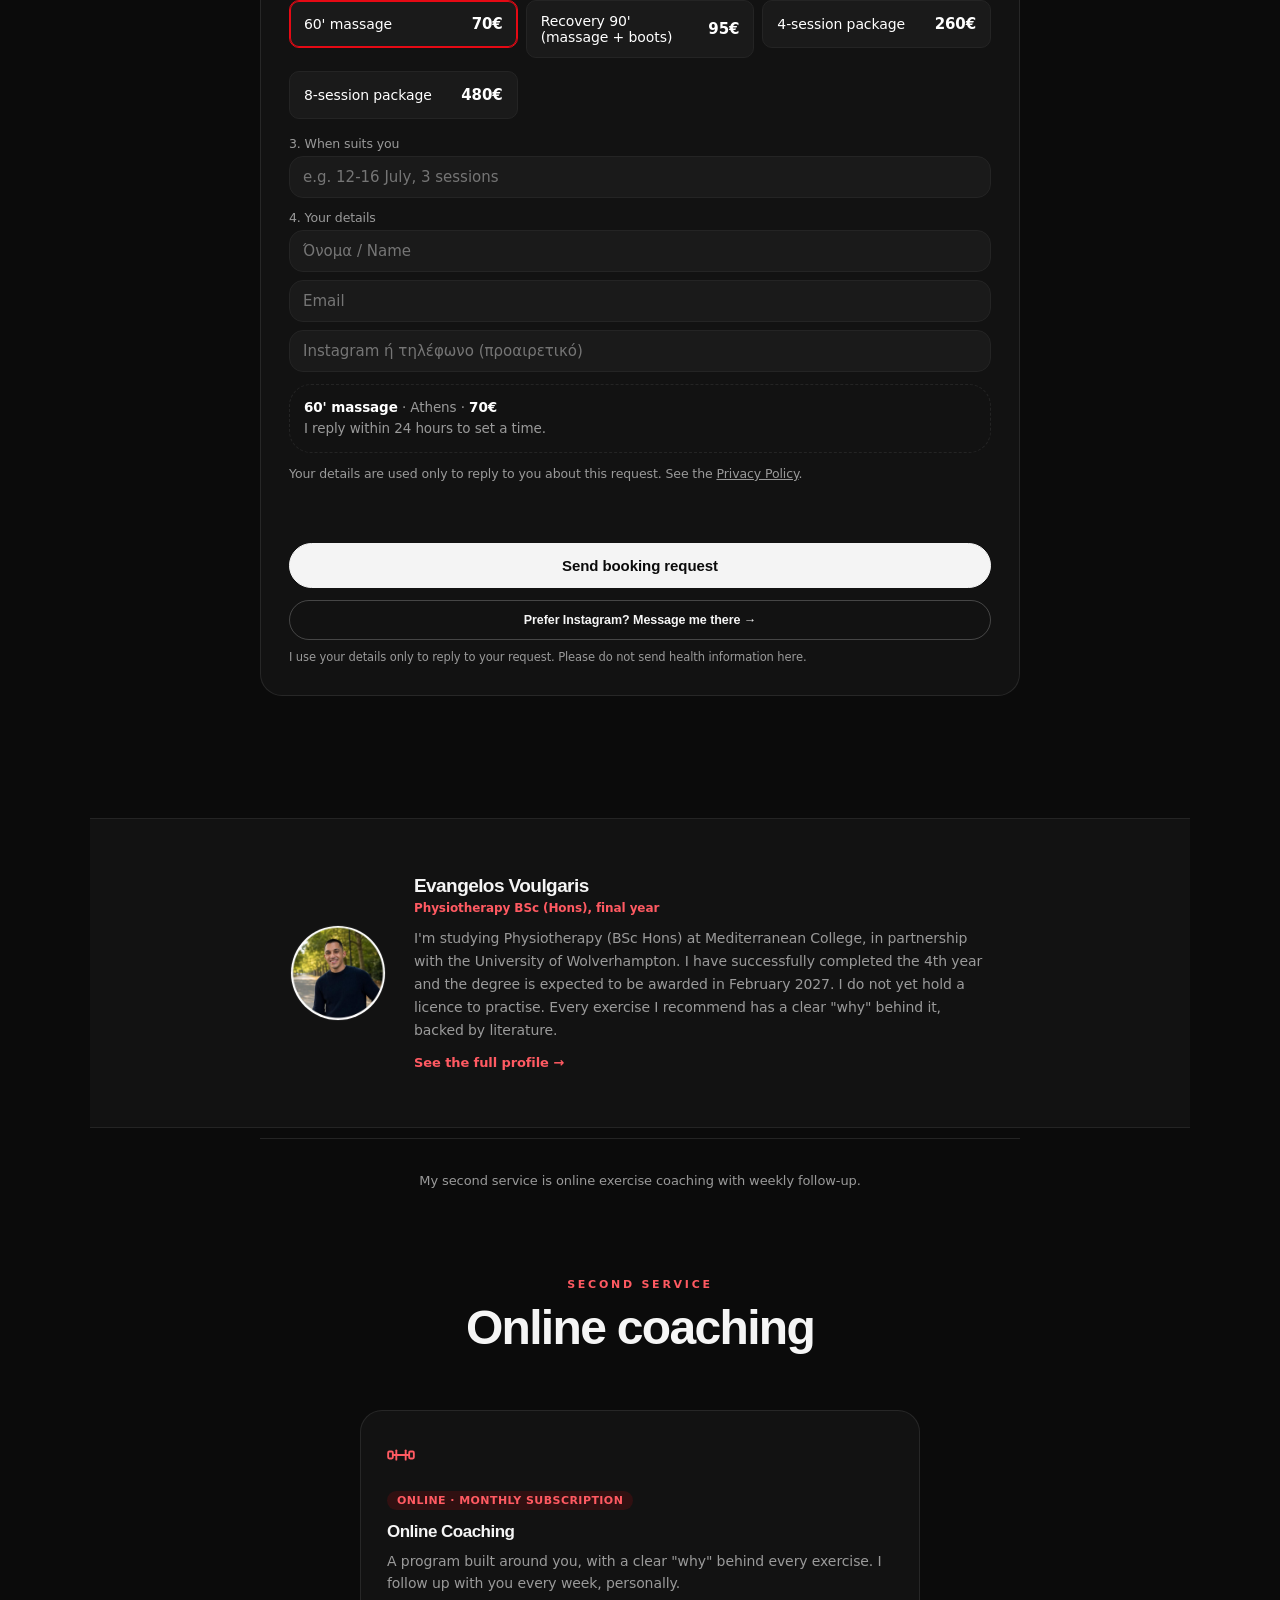
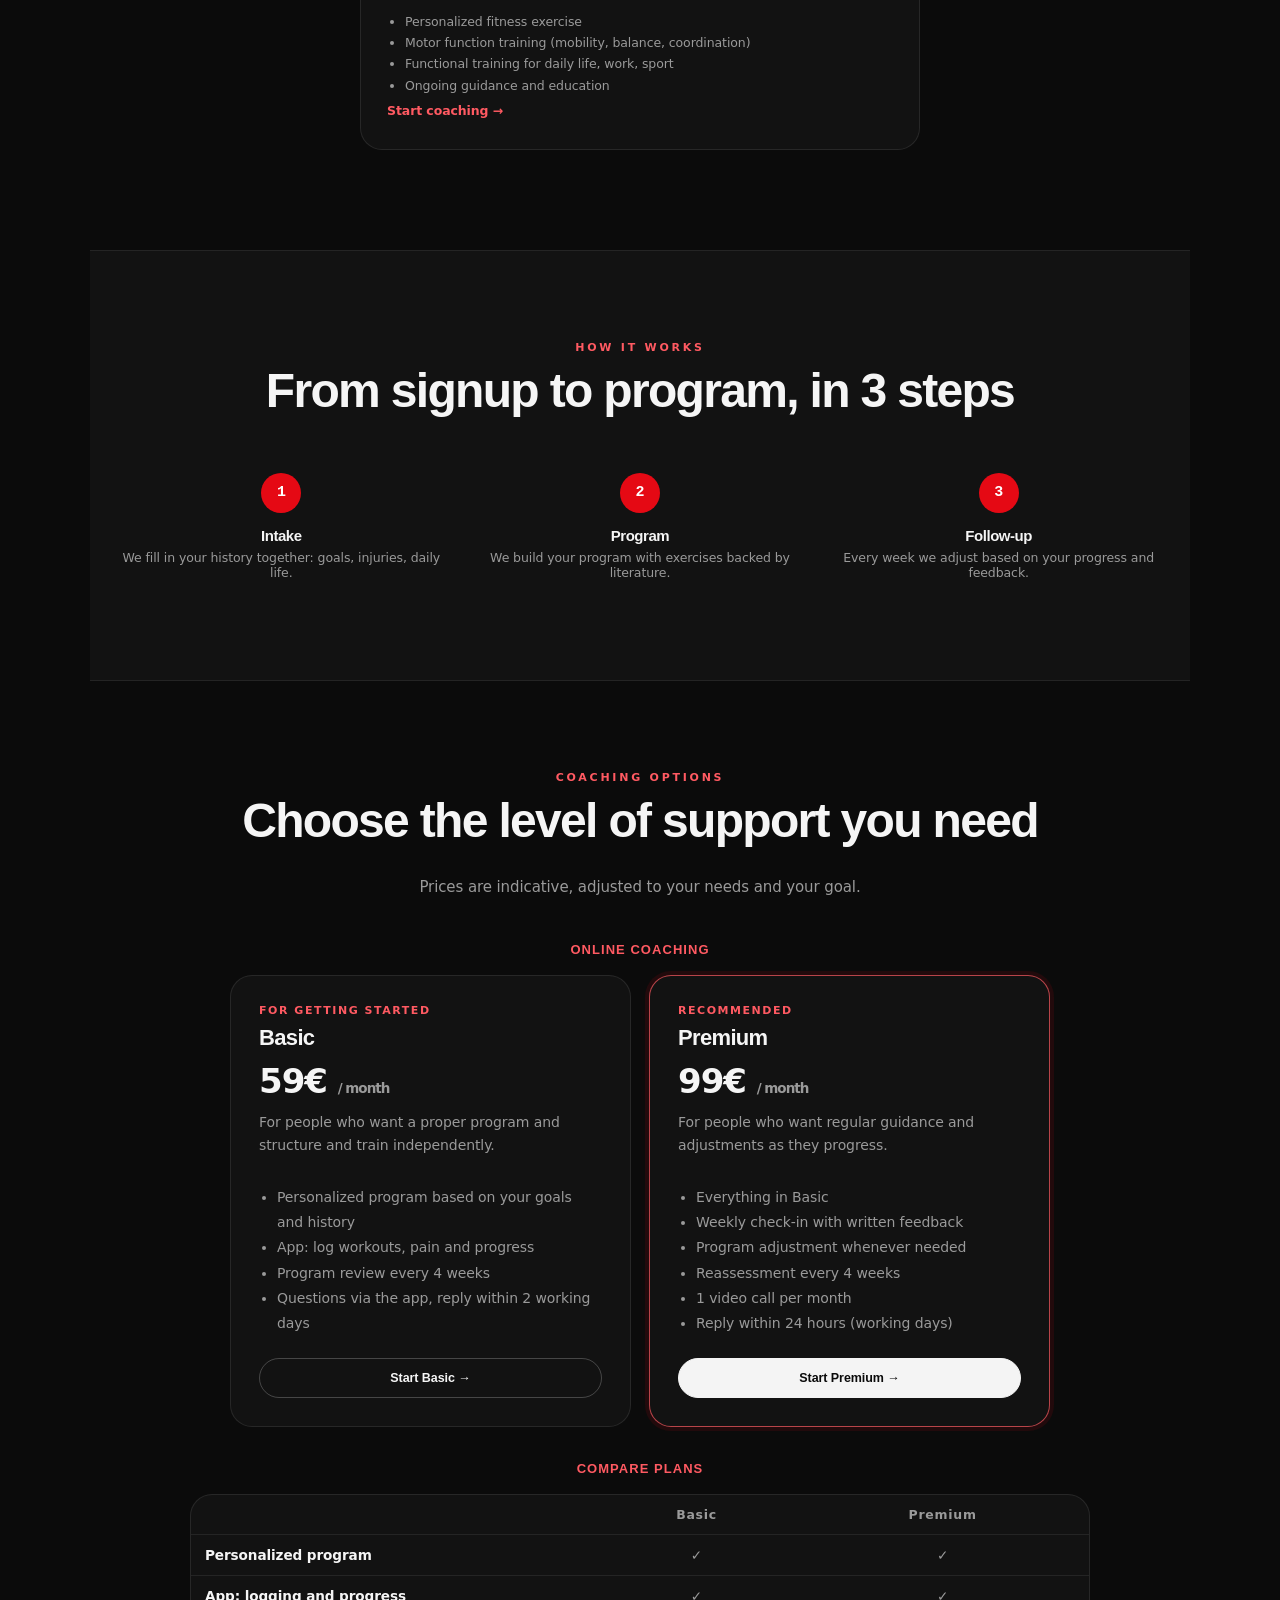
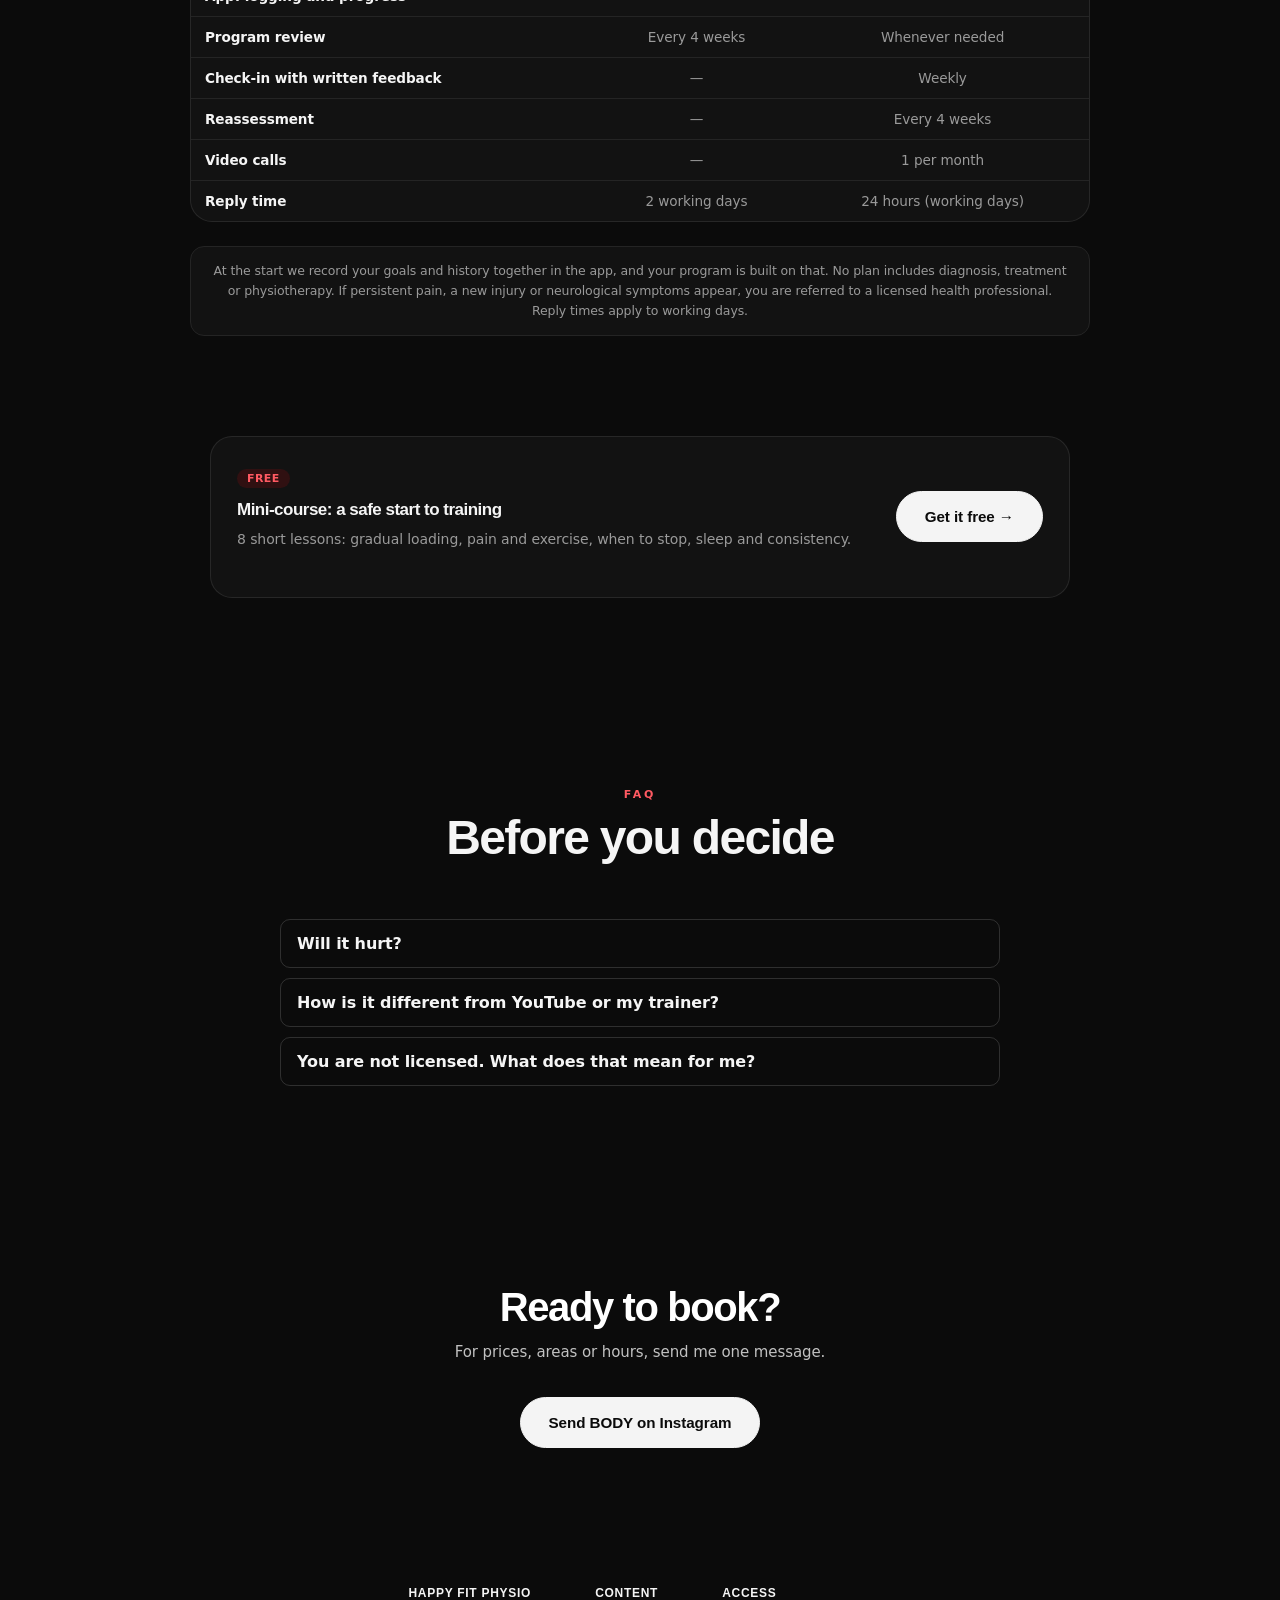
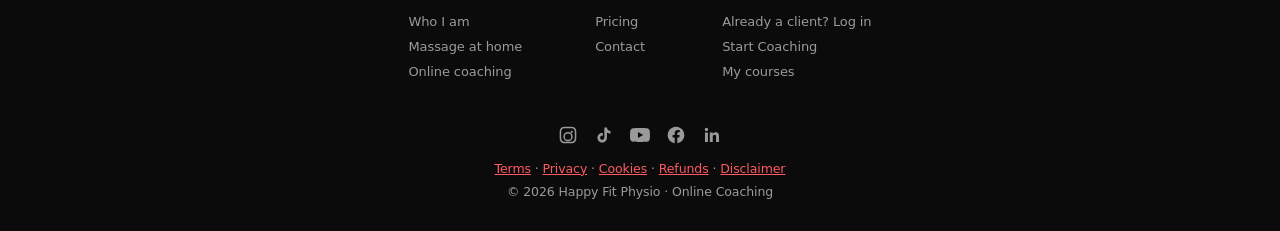
==== commit 1f33da9e: "Add files via upload" ====
--- a/index.html
+++ b/index.html
@@ -583,7 +583,7 @@
     <div class="features-grid">
       <div class="feature-card"><h3><span data-lang-el>Καθιστική δουλειά</span><span data-lang-en>Desk-based work</span></h3><p data-lang-el>Πολλές ώρες γραφείο ή ταξίδια; Πρόγραμμα κίνησης και μάλαξη χαλάρωσης που χωράνε στο ωράριό σου.</p><p data-lang-en>Long hours at a desk or on the road? A movement program and relaxation massage that fit your schedule.</p></div>
       <div class="feature-card"><h3><span data-lang-el>Padel, τρέξιμο, γκολφ, γυμναστήριο</span><span data-lang-en>Padel, running, golf, gym</span></h3><p data-lang-el>Αθλείσαι για ευεξία, όχι για αγώνες: δύναμη, πρόληψη και συνεδρίες ανάρρωσης χωρίς γενικόλογες συμβουλές.</p><p data-lang-en>You train for wellbeing, not competition: strength, prevention and recovery sessions, without generic advice.</p></div>
-      <div class="feature-card"><h3><span data-lang-el>Ταξίδια και διακοπές</span><span data-lang-en>Travel and holidays</span></h3><p data-lang-el>Αθήνα: στο σπίτι σου. Σαντορίνη: στη βίλα ή το ξενοδοχείο, 2 έως 4 συνεδρίες ανάλογα με τη διαμονή σου.</p><p data-lang-en>Athens: at your home. Santorini: at your villa or hotel, 2 to 4 sessions depending on your stay.</p></div>
+      <div class="feature-card"><h3><span data-lang-el>Ταξίδια και διακοπές</span><span data-lang-en>Travel and holidays</span></h3><p data-lang-el>Αθήνα: στο σπίτι σου. Σαντορίνη: στη βίλα ή το ξενοδοχείο, μέσω του Black Rock Massage.</p><p data-lang-en>Athens: at your home. Santorini: at your villa or hotel, through Black Rock Massage.</p></div>
     </div>
     <div class="pricing-note" data-lang-el>Διακριτικά, στην ώρα σου, με προσέγγιση βασισμένη σε έρευνα. Δεν παρέχεται διάγνωση ή φυσικοθεραπεία.</div>
     <div class="pricing-note" data-lang-en>Discreet, on your schedule, with a research-based approach. No diagnosis or physiotherapy is provided.</div>
@@ -642,10 +642,9 @@
       <article class="price-card">
         <div class="price-kicker"><span data-lang-el>Σαντορίνη · καλοκαιρινή περίοδος</span><span data-lang-en>Santorini · summer season</span></div>
         <h3><span data-lang-el>Βίλα ή ξενοδοχείο</span><span data-lang-en>Villa or hotel</span></h3>
-        <div class="price">120€ <small><span data-lang-el>/ μάλαξη 60'</span><span data-lang-en>/ 60' massage</span></small></div>
-        <ul data-lang-el><li>Recovery 90' (μάλαξη 60' + compression boots 30'): 150€</li><li>Πακέτο διαμονής 3 συνεδριών: 330€ (110€ ανά συνεδρία)</li><li>Πακέτο διαμονής 4 συνεδριών: 420€ (105€ ανά συνεδρία)</li><li>Μετακίνηση εντός Σαντορίνης περιλαμβάνεται</li></ul>
-        <ul data-lang-en><li>Recovery 90' (60' massage + 30' compression boots): 150€</li><li>3-session stay package: 330€ (110€ per session)</li><li>4-session stay package: 420€ (105€ per session)</li><li>Travel within Santorini included</li></ul>
-        <a class="price-cta js-conc-pick" data-pick="Σαντορίνη" href="#conciergeRequest"><span data-lang-el>Ζήτησε ραντεβού →</span><span data-lang-en>Request appointment →</span></a>
+        <p style="font-size:14px; color:var(--ink-soft); line-height:1.6;" data-lang-el>Στη Σαντορίνη η μάλαξη στη βίλα ή το ξενοδοχείο γίνεται μέσω του Black Rock Massage. Εκεί θα βρεις τιμές, πακέτα διαμονής και κράτηση.</p>
+        <p style="font-size:14px; color:var(--ink-soft); line-height:1.6;" data-lang-en>In Santorini, massage at your villa or hotel is offered through Black Rock Massage. You will find prices, stay packages and booking there.</p>
+        <a class="price-cta" href="https://blackrockmassage.netlify.app/" target="_blank" rel="noopener"><span data-lang-el>Δες το Black Rock Massage →</span><span data-lang-en>Visit Black Rock Massage →</span></a>
       </article>
     </div>
     <div class="pricing-note" data-lang-el>Η ανάρρωση με συσκευές (compression boots, PowerDot) γίνεται μετά από σύντομο έλεγχο αντενδείξεων. Δεν αποτελεί ιατρική θεραπεία. Για περισσότερα άτομα ή μακρινές περιοχές η τιμή προσαρμόζεται.</div>
@@ -658,7 +657,7 @@
       <form id="cqForm" style="display:grid; grid-template-columns:minmax(0,1fr); gap:12px;">
         <input type="text" id="cqWebsite" tabindex="-1" autocomplete="off" style="position:absolute; left:-9999px; width:1px; height:1px; opacity:0;" aria-hidden="true">
         <div class="lead-field" style="margin-bottom:0;"><label for="cqPlace"><span data-lang-el>1. Πού</span><span data-lang-en>1. Where</span></label>
-          <select id="cqPlace"><option value="Αθήνα" data-el="Αθήνα" data-en="Athens">Αθήνα</option><option value="Σαντορίνη" data-el="Σαντορίνη" data-en="Santorini">Σαντορίνη</option></select>
+          <select id="cqPlace"><option value="Αθήνα" data-el="Αθήνα" data-en="Athens">Αθήνα</option></select>
         </div>
         <div class="lead-field" style="margin-bottom:0;"><label><span data-lang-el>2. Τι θέλεις</span><span data-lang-en>2. What you want</span></label>
           <div id="cqSvc" class="cqSvc" role="radiogroup"></div>
@@ -1017,12 +1016,7 @@
           {k:'m60', el:"Μάλαξη 60'", en:"60' massage", price:70},
           {k:'r90', el:"Recovery 90' (μάλαξη + boots)", en:"Recovery 90' (massage + boots)", price:95},
           {k:'p4',  el:'Πακέτο 4 συνεδριών', en:'4-session package', price:260},
-          {k:'p8',  el:'Πακέτο 8 συνεδριών', en:'8-session package', price:480}],
-        'Σαντορίνη': [
-          {k:'m60', el:"Μάλαξη 60'", en:"60' massage", price:120},
-          {k:'r90', el:"Recovery 90' (μάλαξη + boots)", en:"Recovery 90' (massage + boots)", price:150},
-          {k:'s3',  el:'Πακέτο διαμονής 3 συνεδριών', en:'3-session stay package', price:330},
-          {k:'s4',  el:'Πακέτο διαμονής 4 συνεδριών', en:'4-session stay package', price:420}]
+          {k:'p8',  el:'Πακέτο 8 συνεδριών', en:'8-session package', price:480}]
       };
       const place = ()=>document.getElementById('cqPlace').value;
       const chosen = ()=>{ const r = f.querySelector('input[name="cqSvc"]:checked'); return r ? CQ[place()].find(x=>x.k===r.value) : null; };
@@ -1146,12 +1140,12 @@
     const FAQ = {
       price: {
         re: /τιμ|κοστ|πόσο|ποσο|πακέτ|πακετ|έκπτωσ|price|cost|how much|package|rate|fee/i,
-        el: "Τιμές μάλαξης στο σπίτι:\nΑθήνα: 70€ (60'), Recovery 90' με compression boots 95€, πακέτο 4 συνεδριών 260€, πακέτο 8 συνεδριών 480€.\nΣαντορίνη (καλοκαίρι): 120€ (60'), Recovery 90' 150€, πακέτο 3 συνεδριών 330€, πακέτο 4 συνεδριών 420€, με τη μετακίνηση εντός Σαντορίνης.\nOnline coaching: αρχική αξιολόγηση 50€, μετά από 59€ τον μήνα.",
-        en: "Home massage prices:\nAthens: 70€ (60'), Recovery 90' with compression boots 95€, 4-session package 260€, 8-session package 480€.\nSantorini (summer): 120€ (60'), Recovery 90' 150€, 3-session package 330€, 4-session package 420€, travel within Santorini included.\nOnline coaching: initial assessment 50€, then from 59€ per month." },
+        el: "Τιμές μάλαξης στο σπίτι:\nΑθήνα: 70€ (60'), Recovery 90' με compression boots 95€, πακέτο 4 συνεδριών 260€, πακέτο 8 συνεδριών 480€.\nΣαντορίνη: μέσω του Black Rock Massage (https://blackrockmassage.netlify.app/).\nOnline coaching: αρχική αξιολόγηση 50€, μετά από 59€ τον μήνα.",
+        en: "Home massage prices:\nAthens: 70€ (60'), Recovery 90' with compression boots 95€, 4-session package 260€, 8-session package 480€.\nSantorini: through Black Rock Massage (https://blackrockmassage.netlify.app/).\nOnline coaching: initial assessment 50€, then from 59€ per month." },
       area: {
         re: /περιοχ|πού |που |πουθε|έρχεσ|ερχεσ|μετακίν|μετακιν|σαντορ|αθήν|αθην|βίλα|βιλα|ξενοδοχ|where|area|santorini|athens|villa|hotel|travel to/i,
-        el: "Έρχομαι εγώ στον χώρο σου. Αθήνα: στο σπίτι σου, βόρεια και νότια προάστια. Σαντορίνη (καλοκαίρι): στη βίλα ή το ξενοδοχείο σου, με τη μετακίνηση εντός νησιού συμπεριλαμβανόμενη. Για μακρινές περιοχές ή περισσότερα άτομα η τιμή προσαρμόζεται, ρώτησέ με.",
-        en: "I come to you. Athens: at your home, north and south suburbs. Santorini (summer): at your villa or hotel, travel within the island included. For distant areas or more people the price is adjusted, just ask." },
+        el: "Έρχομαι εγώ στον χώρο σου. Αθήνα: στο σπίτι σου, βόρεια και νότια προάστια. Σαντορίνη: στη βίλα ή το ξενοδοχείο σου, μέσω του Black Rock Massage (https://blackrockmassage.netlify.app/). Για μακρινές περιοχές ή περισσότερα άτομα η τιμή προσαρμόζεται, ρώτησέ με.",
+        en: "I come to you. Athens: at your home, north and south suburbs. Santorini: at your villa or hotel, through Black Rock Massage (https://blackrockmassage.netlify.app/). For distant areas or more people the price is adjusted, just ask." },
       hours: {
         re: /ώρες|ωρες|ωράρι|ωραρι|πότε|ποτε|διαθέσιμ|διαθεσιμ|κλείσ|κλεισ|ραντεβ|πόση ώρα|διάρκει|διαρκει|when|hours|available|availability|book|appointment|how long|duration/i,
         el: "Τα ραντεβού κλείνουν στο δικό σου ωράριο. Στέλνεις αίτημα (φόρμα «Ζήτησε ραντεβού» ή Instagram DM) και σου επιβεβαιώνω ώρα μέσα σε 24 ώρες. Η μάλαξη κρατά 60' (προηγείται σύντομη αξιολόγηση 10'), το Recovery 90'.",
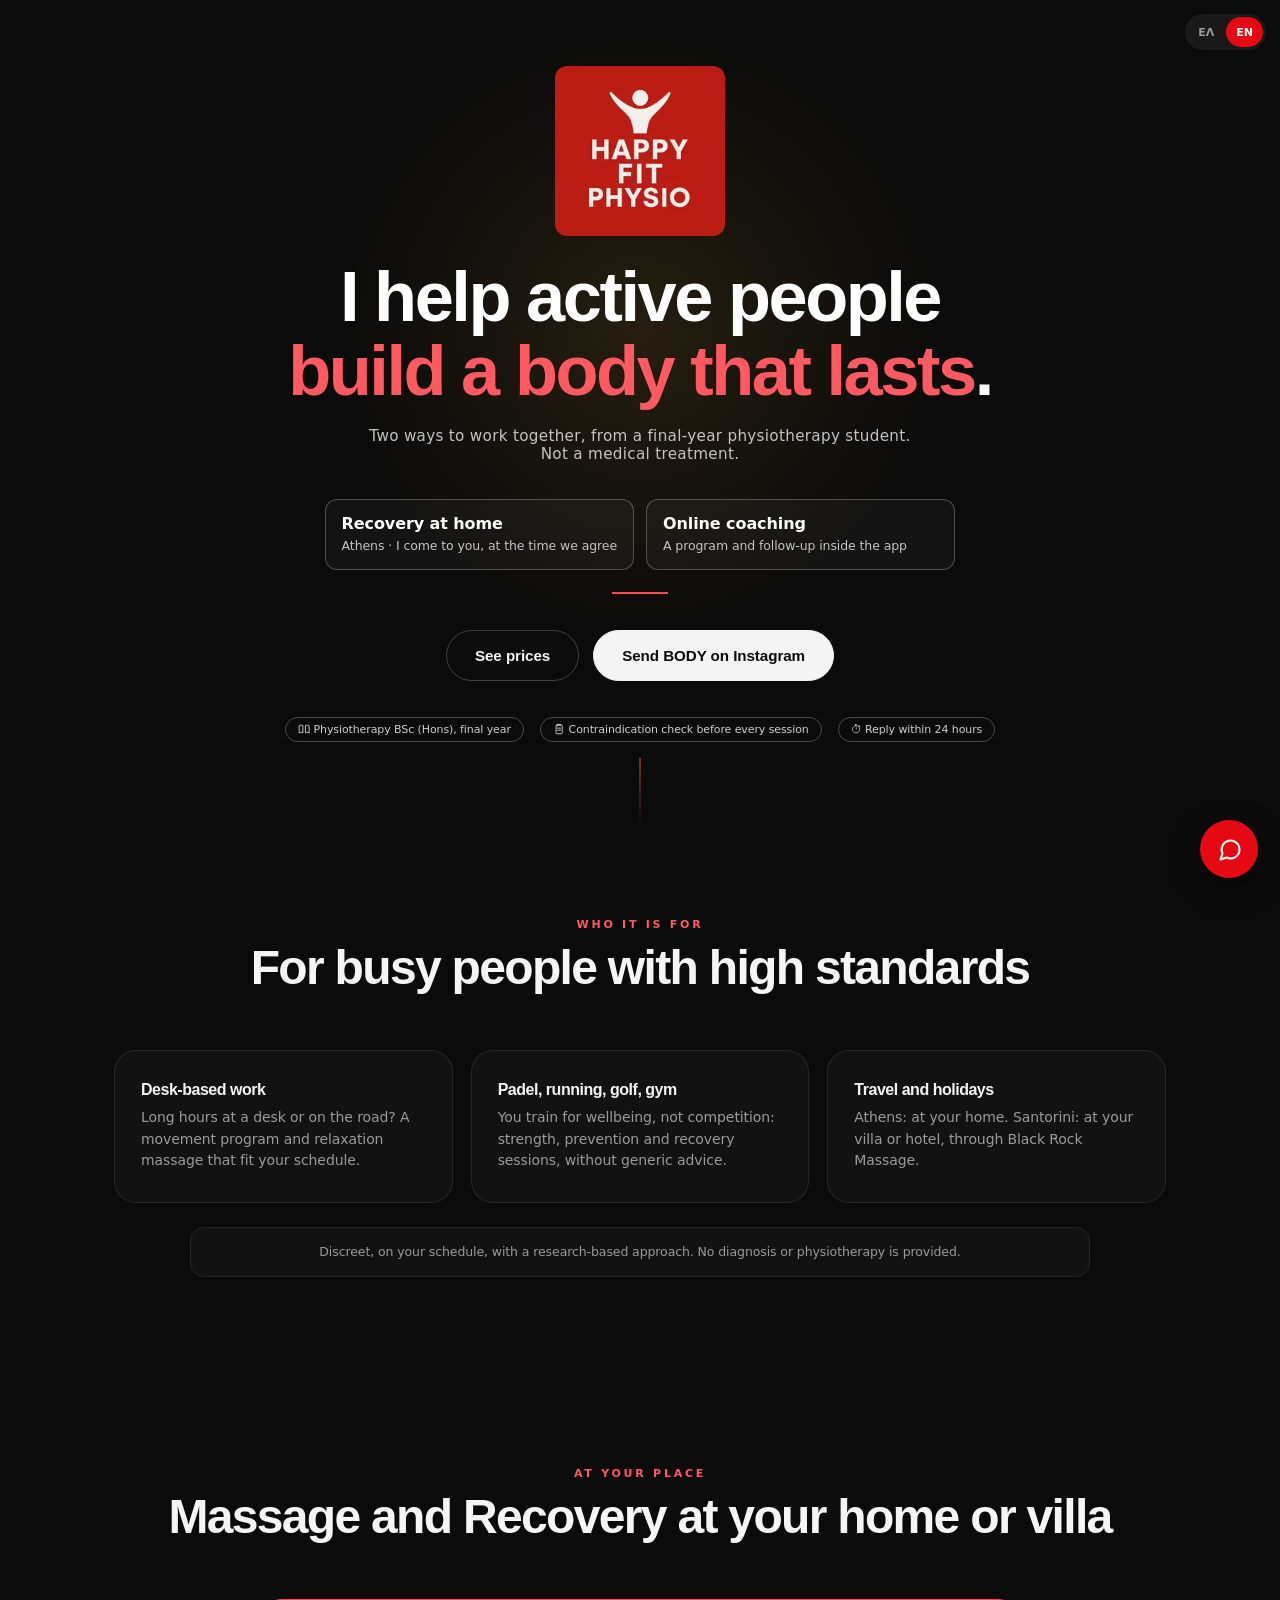
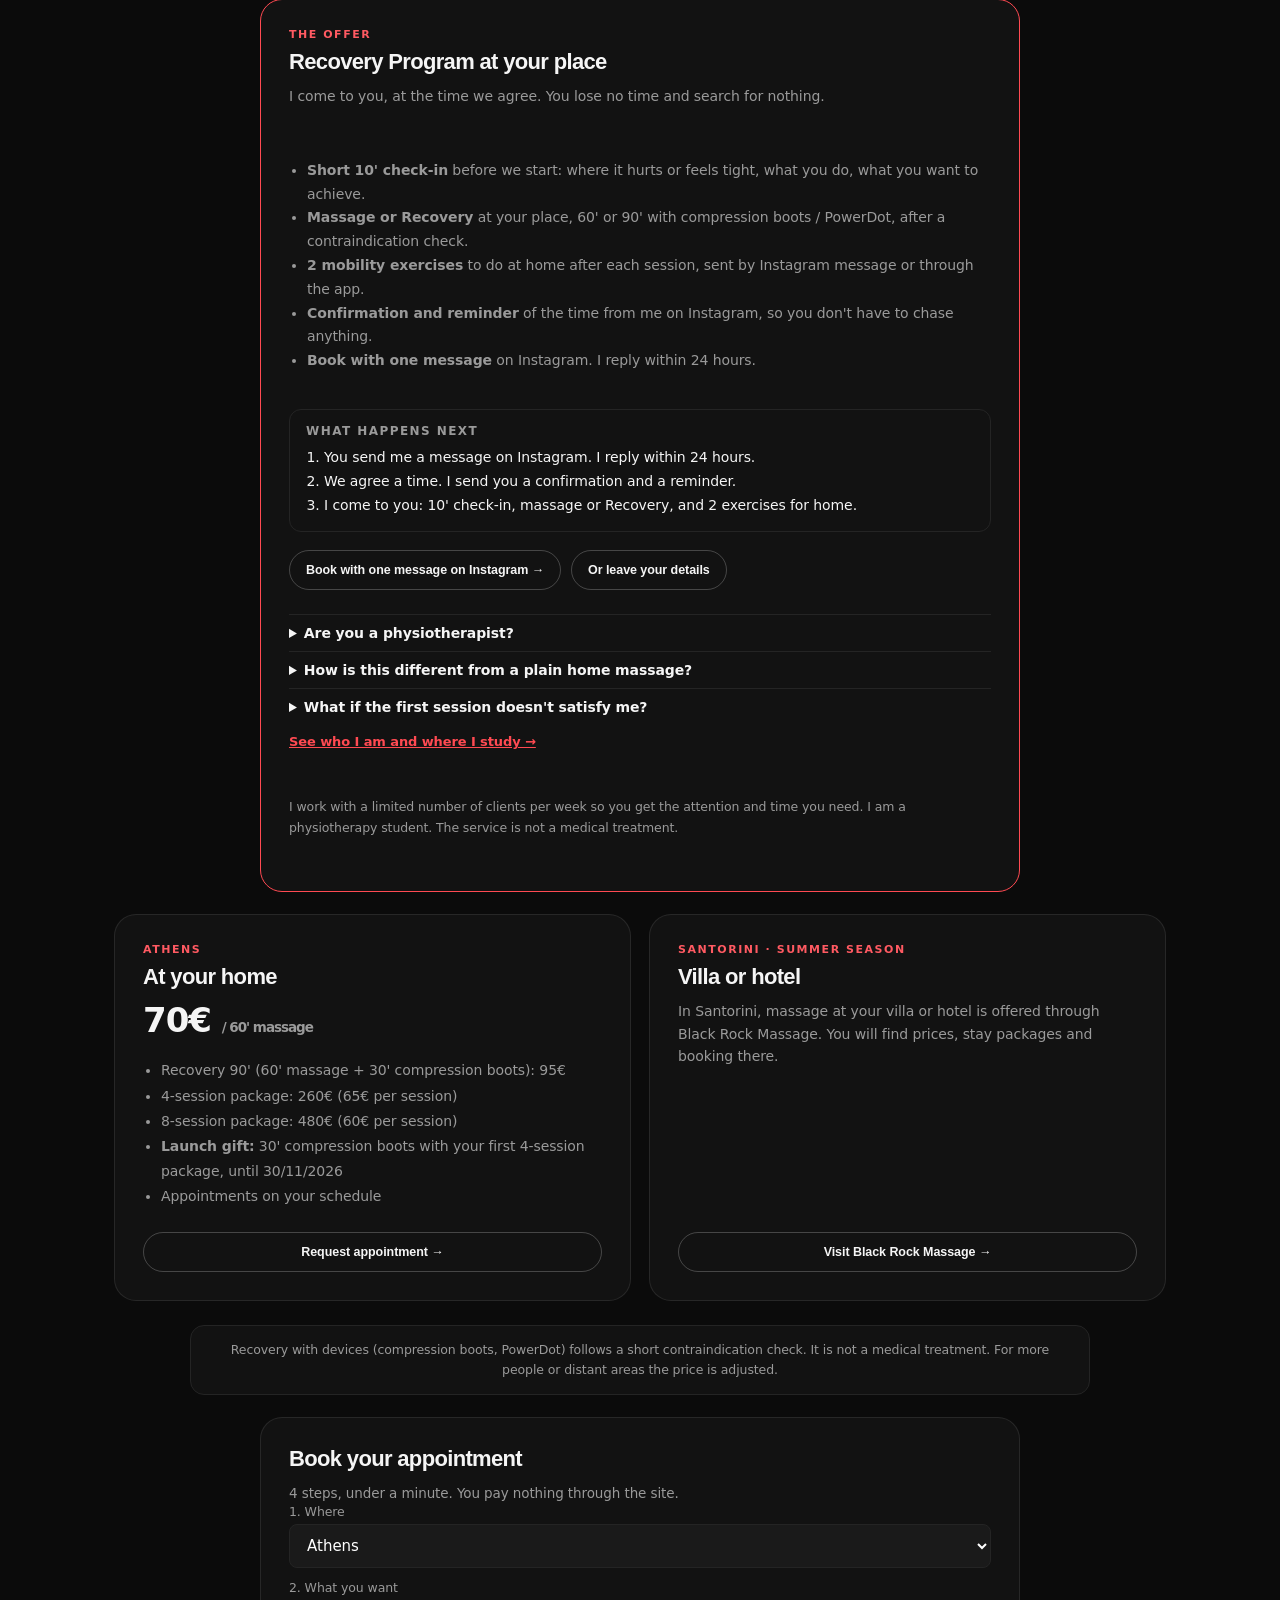
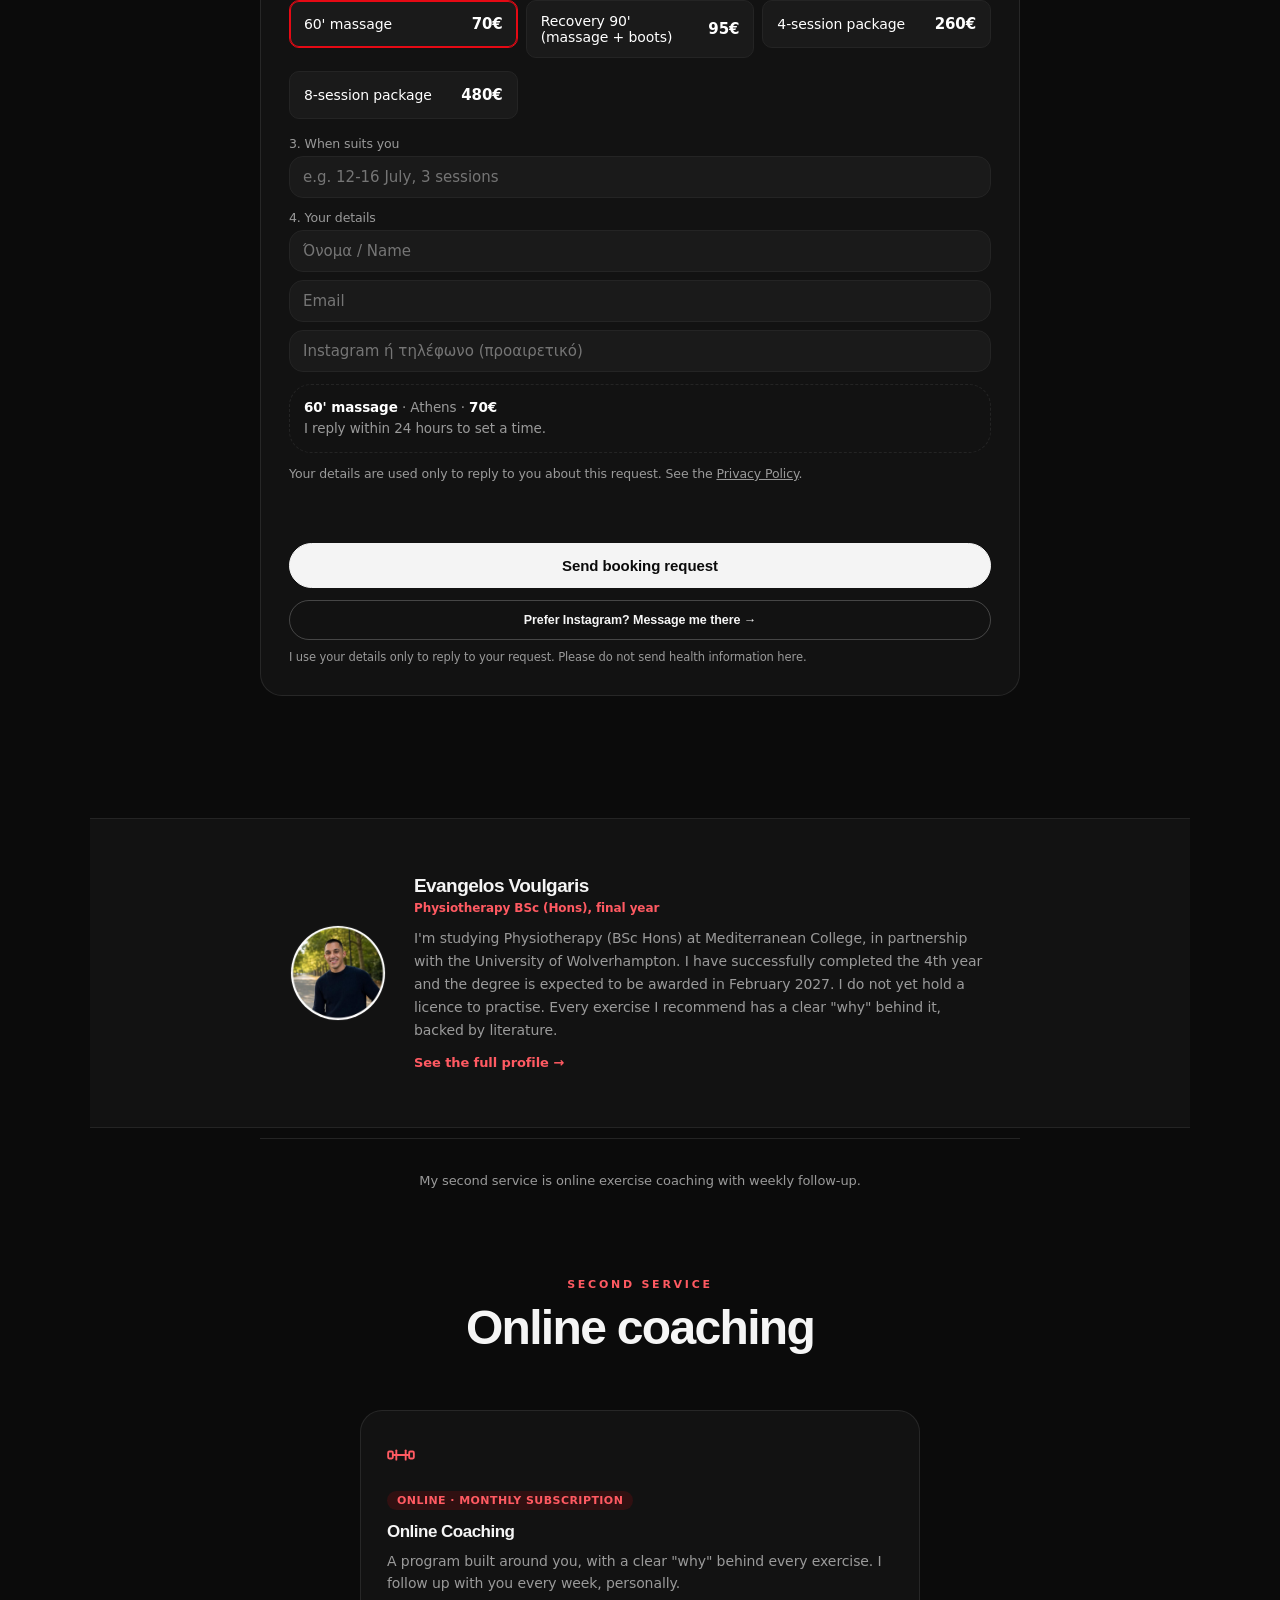
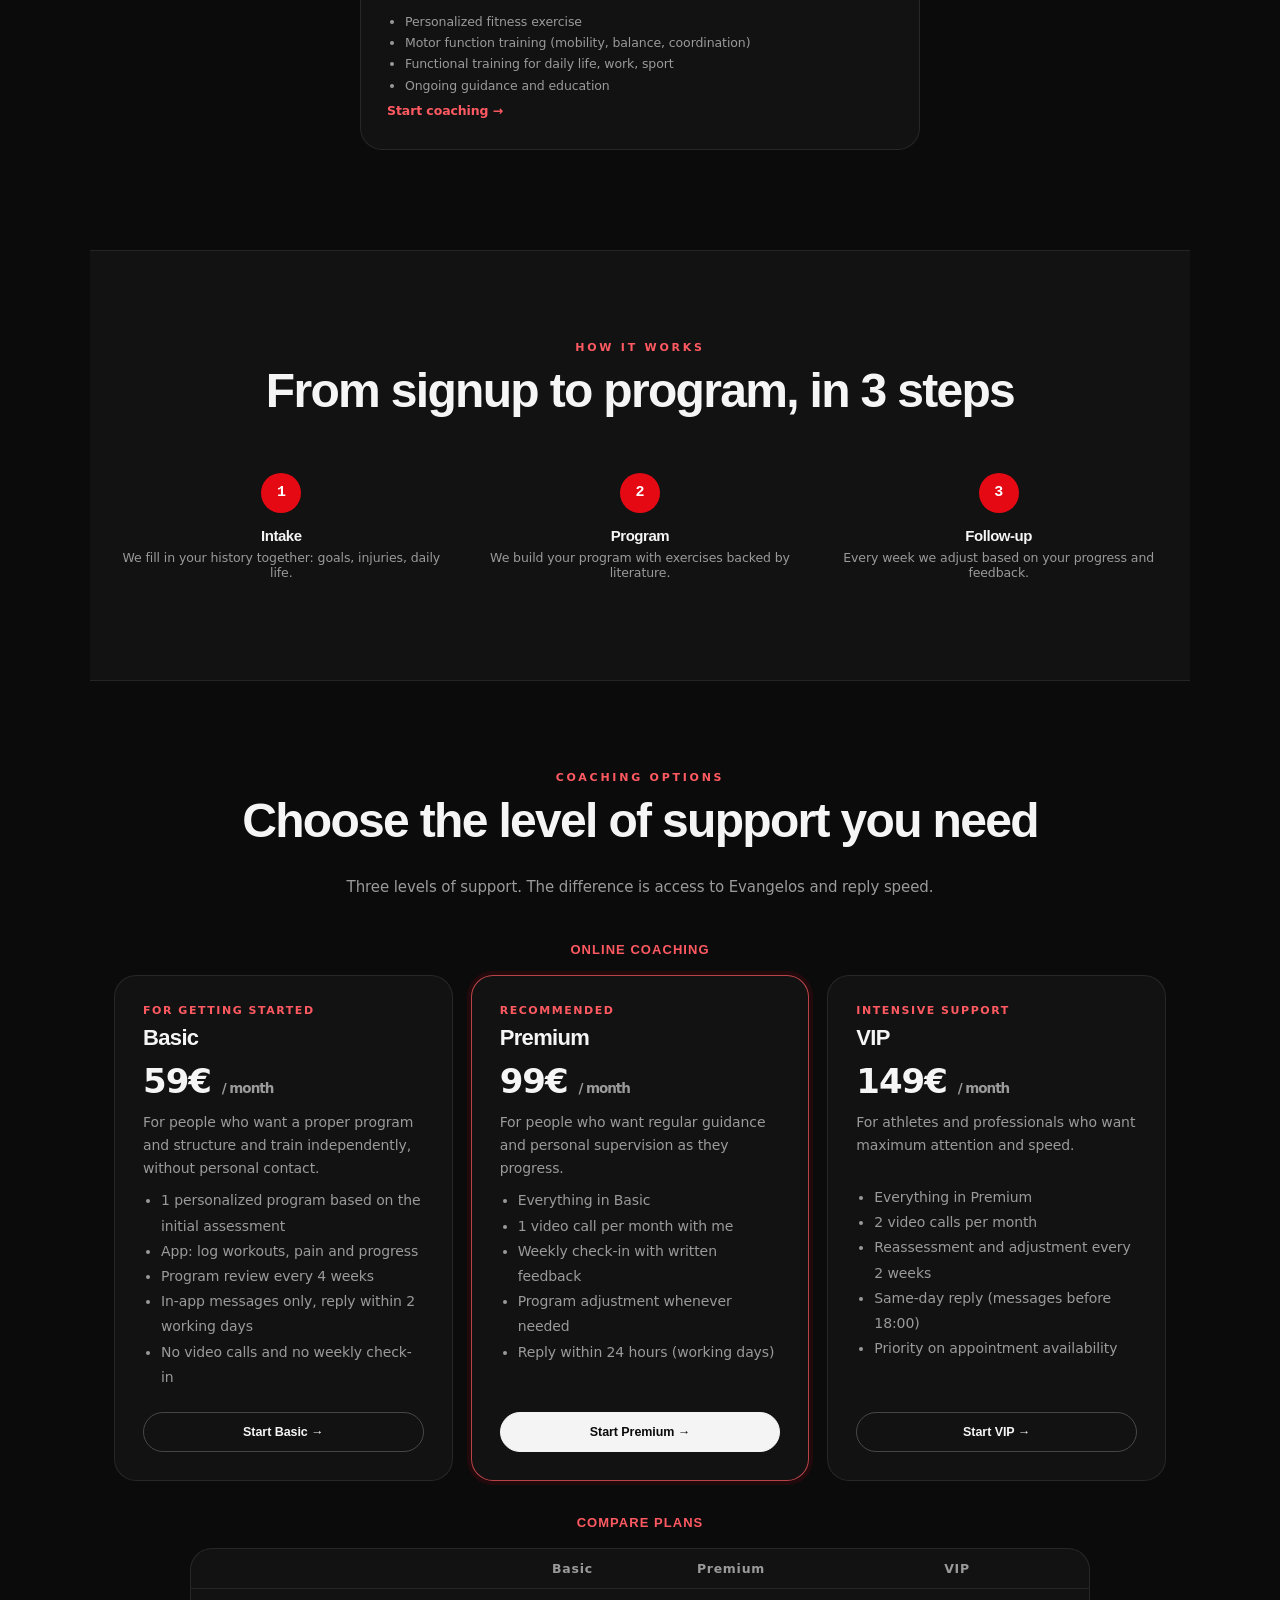
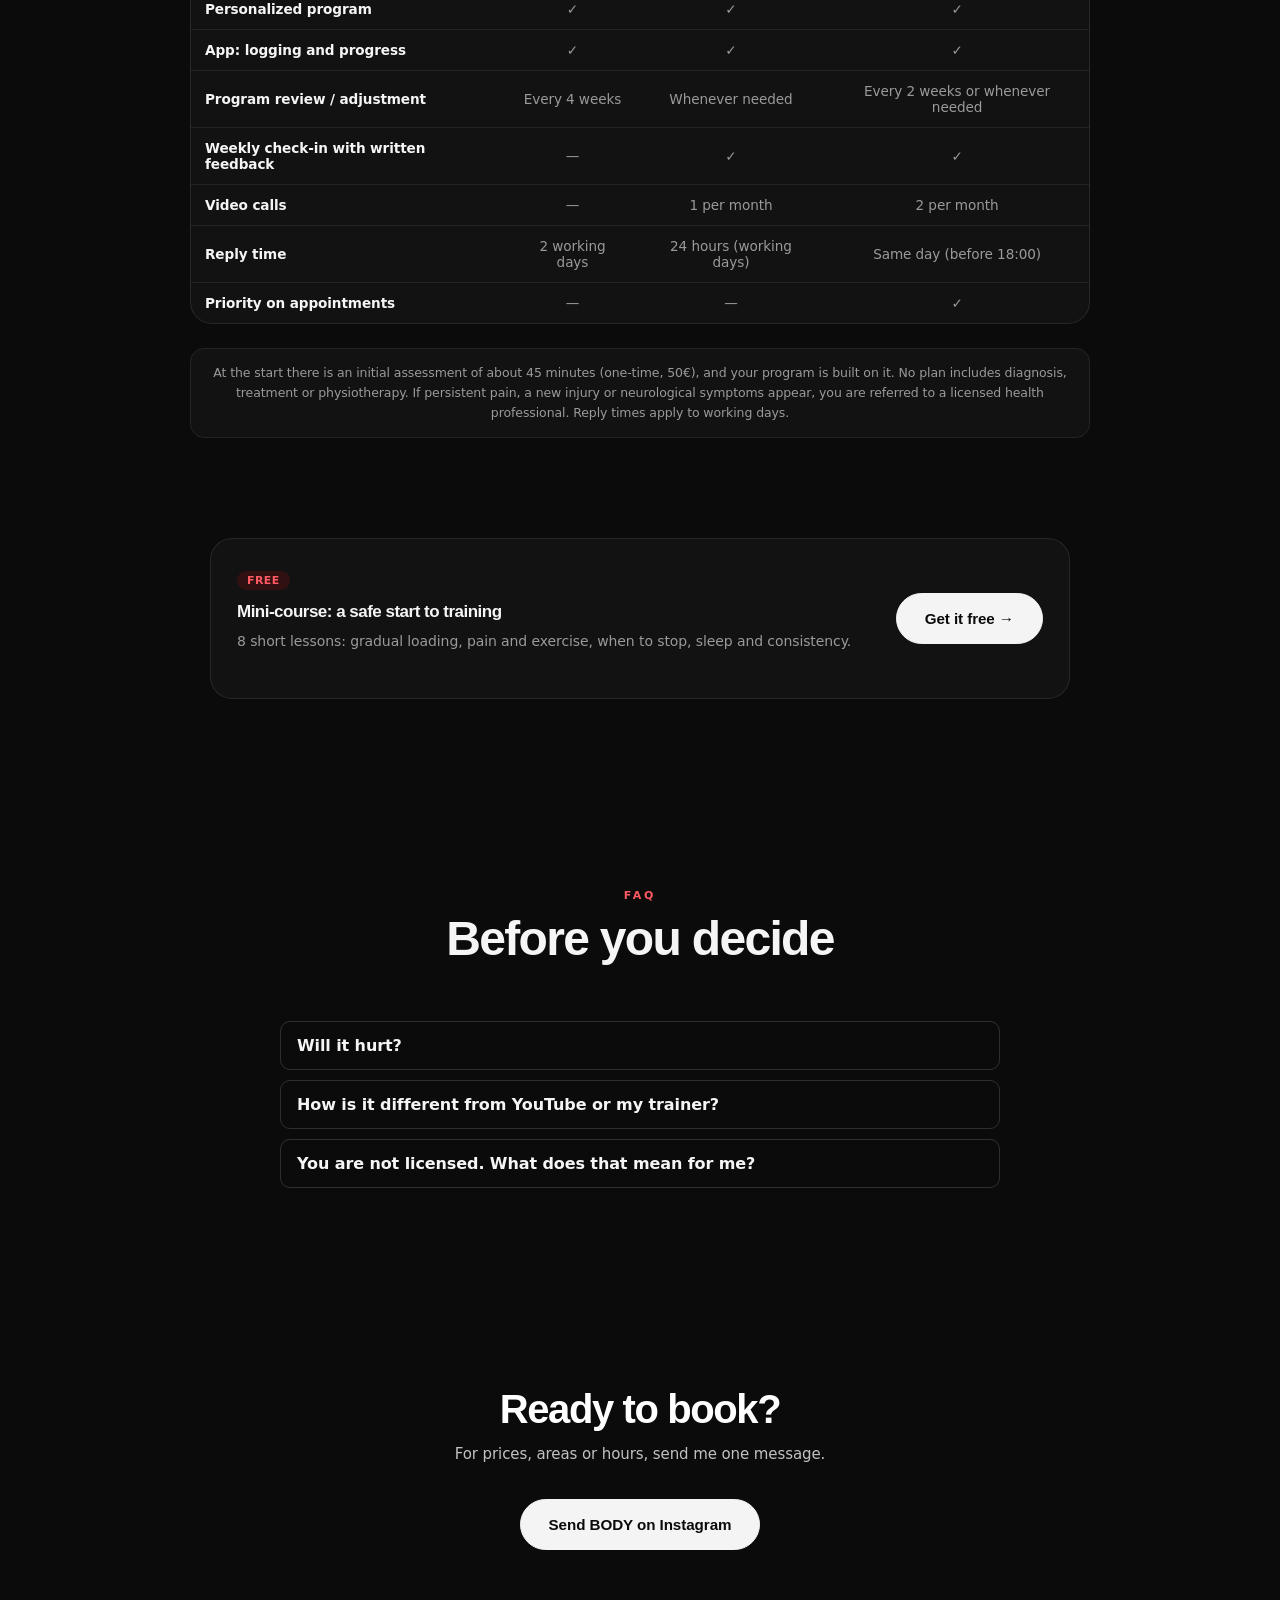
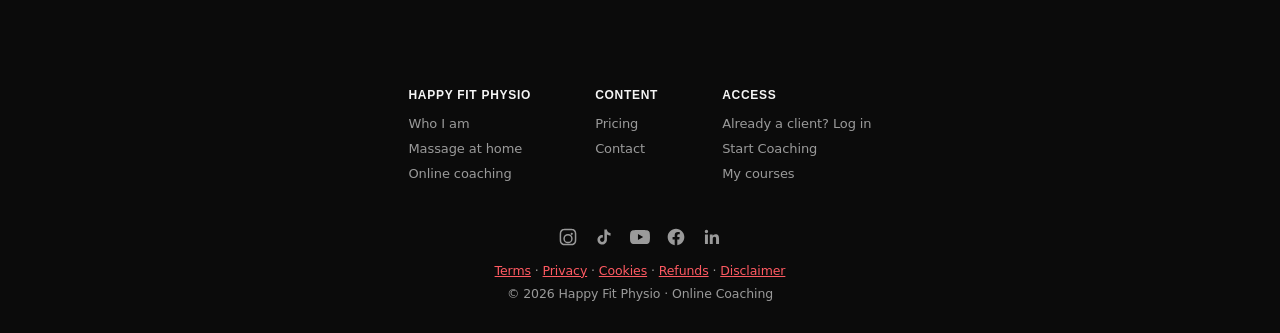
==== commit 96e22ce3: "Add files via upload" ====
--- a/index.html
+++ b/index.html
@@ -738,39 +738,49 @@
   <section class="section pricing-section" id="pricing">
     <div class="section-label"><span data-lang-el>Επιλογές καθοδήγησης</span><span data-lang-en>Coaching options</span></div>
     <h2 class="section-title"><span data-lang-el>Διάλεξε το επίπεδο υποστήριξης που χρειάζεσαι</span><span data-lang-en>Choose the level of support you need</span></h2>
-    <p class="templates-intro" data-lang-el>Οι τιμές είναι ενδεικτικές, προσαρμόζονται στις ανάγκες και τον στόχο σου.</p>
-    <p class="templates-intro" data-lang-en>Prices are indicative, adjusted to your needs and your goal.</p>
+    <p class="templates-intro" data-lang-el>Τρία επίπεδα υποστήριξης. Η διαφορά είναι η πρόσβαση στον Ευάγγελο και η ταχύτητα απάντησης.</p>
+    <p class="templates-intro" data-lang-en>Three levels of support. The difference is access to Evangelos and reply speed.</p>
     <h3 class="pricing-subhead"><span data-lang-el>Online Coaching</span><span data-lang-en>Online Coaching</span></h3>
-    <div class="pricing-grid" style="max-width:820px;">
+    <div class="pricing-grid" style="max-width:1100px;">
       <article class="price-card">
         <div class="price-kicker"><span data-lang-el>Για ξεκίνημα</span><span data-lang-en>For getting started</span></div>
         <h3>Basic</h3>
         <div class="price">59€ <small><span data-lang-el>/ μήνα</span><span data-lang-en>/ month</span></small></div>
-        <p data-lang-el>Για όσους θέλουν σωστό πρόγραμμα και δομή και προπονούνται αυτόνομα.</p>
-        <p data-lang-en>For people who want a proper program and structure and train independently.</p>
-        <ul data-lang-el><li>Εξατομικευμένο πρόγραμμα βάσει των στόχων και του ιστορικού σου</li><li>Εφαρμογή: καταγραφή προπονήσεων, πόνου και προόδου</li><li>Αναθεώρηση προγράμματος κάθε 4 εβδομάδες</li><li>Ερωτήσεις μέσω εφαρμογής, απάντηση εντός 2 εργάσιμων ημερών</li></ul>
-        <ul data-lang-en><li>Personalized program based on your goals and history</li><li>App: log workouts, pain and progress</li><li>Program review every 4 weeks</li><li>Questions via the app, reply within 2 working days</li></ul>
+        <p data-lang-el>Για όσους θέλουν σωστό πρόγραμμα και δομή και προπονούνται αυτόνομα, χωρίς προσωπική επαφή.</p>
+        <p data-lang-en>For people who want a proper program and structure and train independently, without personal contact.</p>
+        <ul data-lang-el><li>1 εξατομικευμένο πρόγραμμα βάσει της αρχικής αξιολόγησης</li><li>Εφαρμογή: καταγραφή προπονήσεων, πόνου και προόδου</li><li>Αναθεώρηση προγράμματος κάθε 4 εβδομάδες</li><li>Μηνύματα μόνο μέσα στην εφαρμογή, απάντηση εντός 2 εργάσιμων</li><li>Χωρίς βιντεοκλήσεις και χωρίς εβδομαδιαίο check-in</li></ul>
+        <ul data-lang-en><li>1 personalized program based on the initial assessment</li><li>App: log workouts, pain and progress</li><li>Program review every 4 weeks</li><li>In-app messages only, reply within 2 working days</li><li>No video calls and no weekly check-in</li></ul>
         <a class="price-cta js-signup-link" href="app.html"><span data-lang-el>Ξεκίνα Basic →</span><span data-lang-en>Start Basic →</span></a>
       </article>
       <article class="price-card featured">
         <div class="price-kicker"><span data-lang-el>Προτεινόμενο</span><span data-lang-en>Recommended</span></div>
         <h3>Premium</h3>
         <div class="price">99€ <small><span data-lang-el>/ μήνα</span><span data-lang-en>/ month</span></small></div>
-        <p data-lang-el>Για όσους θέλουν τακτική καθοδήγηση και προσαρμογές όσο προχωρούν.</p>
-        <p data-lang-en>For people who want regular guidance and adjustments as they progress.</p>
-        <ul data-lang-el><li>Ό,τι περιλαμβάνει το Basic</li><li>Εβδομαδιαίο check-in με γραπτή ανατροφοδότηση</li><li>Προσαρμογή προγράμματος όποτε χρειάζεται</li><li>Επανεκτίμηση κάθε 4 εβδομάδες</li><li>1 βιντεοκλήση τον μήνα</li><li>Απάντηση εντός 24 ωρών (εργάσιμες)</li></ul>
-        <ul data-lang-en><li>Everything in Basic</li><li>Weekly check-in with written feedback</li><li>Program adjustment whenever needed</li><li>Reassessment every 4 weeks</li><li>1 video call per month</li><li>Reply within 24 hours (working days)</li></ul>
+        <p data-lang-el>Για όσους θέλουν τακτική καθοδήγηση και προσωπική επίβλεψη όσο προχωρούν.</p>
+        <p data-lang-en>For people who want regular guidance and personal supervision as they progress.</p>
+        <ul data-lang-el><li>Ό,τι περιλαμβάνει το Basic</li><li>1 βιντεοκλήση τον μήνα μαζί μου</li><li>Εβδομαδιαίο check-in με γραπτή ανατροφοδότηση</li><li>Προσαρμογή προγράμματος όποτε χρειάζεται</li><li>Απάντηση εντός 24 ωρών (εργάσιμες)</li></ul>
+        <ul data-lang-en><li>Everything in Basic</li><li>1 video call per month with me</li><li>Weekly check-in with written feedback</li><li>Program adjustment whenever needed</li><li>Reply within 24 hours (working days)</li></ul>
         <a class="price-cta js-signup-link" href="app.html"><span data-lang-el>Ξεκίνα Premium →</span><span data-lang-en>Start Premium →</span></a>
+      </article>
+      <article class="price-card">
+        <div class="price-kicker"><span data-lang-el>Εντατική παρακολούθηση</span><span data-lang-en>Intensive support</span></div>
+        <h3>VIP</h3>
+        <div class="price">149€ <small><span data-lang-el>/ μήνα</span><span data-lang-en>/ month</span></small></div>
+        <p data-lang-el>Για αθλούμενους και επαγγελματίες που θέλουν τη μέγιστη προσοχή και ταχύτητα.</p>
+        <p data-lang-en>For athletes and professionals who want maximum attention and speed.</p>
+        <ul data-lang-el><li>Ό,τι περιλαμβάνει το Premium</li><li>2 βιντεοκλήσεις τον μήνα</li><li>Επανεκτίμηση και αναπροσαρμογή κάθε 2 εβδομάδες</li><li>Απάντηση την ίδια μέρα (μηνύματα πριν τις 18:00)</li><li>Προτεραιότητα στη διαθεσιμότητα ραντεβού</li></ul>
+        <ul data-lang-en><li>Everything in Premium</li><li>2 video calls per month</li><li>Reassessment and adjustment every 2 weeks</li><li>Same-day reply (messages before 18:00)</li><li>Priority on appointment availability</li></ul>
+        <a class="price-cta js-signup-link" href="app.html"><span data-lang-el>Ξεκίνα VIP →</span><span data-lang-en>Start VIP →</span></a>
       </article>
     </div>
     <div class="plan-compare">
       <h3 class="pricing-subhead"><span data-lang-el>Σύγκριση πακέτων</span><span data-lang-en>Compare plans</span></h3>
       <div class="plan-compare-scroll"><table>
-        <thead><tr><th></th><th>Basic</th><th>Premium</th></tr></thead>
-        <tbody><tr><th scope="row"><span data-lang-el>Εξατομικευμένο πρόγραμμα</span><span data-lang-en>Personalized program</span></th><td><span data-lang-el>✓</span><span data-lang-en>✓</span></td><td><span data-lang-el>✓</span><span data-lang-en>✓</span></td></tr><tr><th scope="row"><span data-lang-el>Εφαρμογή: καταγραφή και πρόοδος</span><span data-lang-en>App: logging and progress</span></th><td><span data-lang-el>✓</span><span data-lang-en>✓</span></td><td><span data-lang-el>✓</span><span data-lang-en>✓</span></td></tr><tr><th scope="row"><span data-lang-el>Αναθεώρηση προγράμματος</span><span data-lang-en>Program review</span></th><td><span data-lang-el>Κάθε 4 εβδομάδες</span><span data-lang-en>Every 4 weeks</span></td><td><span data-lang-el>Όποτε χρειάζεται</span><span data-lang-en>Whenever needed</span></td></tr><tr><th scope="row"><span data-lang-el>Check-in με γραπτή ανατροφοδότηση</span><span data-lang-en>Check-in with written feedback</span></th><td><span data-lang-el>—</span><span data-lang-en>—</span></td><td><span data-lang-el>Εβδομαδιαίο</span><span data-lang-en>Weekly</span></td></tr><tr><th scope="row"><span data-lang-el>Επανεκτίμηση</span><span data-lang-en>Reassessment</span></th><td><span data-lang-el>—</span><span data-lang-en>—</span></td><td><span data-lang-el>Κάθε 4 εβδομάδες</span><span data-lang-en>Every 4 weeks</span></td></tr><tr><th scope="row"><span data-lang-el>Βιντεοκλήσεις</span><span data-lang-en>Video calls</span></th><td><span data-lang-el>—</span><span data-lang-en>—</span></td><td><span data-lang-el>1 τον μήνα</span><span data-lang-en>1 per month</span></td></tr><tr><th scope="row"><span data-lang-el>Χρόνος απάντησης σε μηνύματα</span><span data-lang-en>Reply time</span></th><td><span data-lang-el>2 εργάσιμες</span><span data-lang-en>2 working days</span></td><td><span data-lang-el>24 ώρες (εργάσιμες)</span><span data-lang-en>24 hours (working days)</span></td></tr></tbody>
+        <thead><tr><th></th><th>Basic</th><th>Premium</th><th>VIP</th></tr></thead>
+        <tbody><tr><th scope="row"><span data-lang-el>Εξατομικευμένο πρόγραμμα</span><span data-lang-en>Personalized program</span></th><td><span data-lang-el>✓</span><span data-lang-en>✓</span></td><td><span data-lang-el>✓</span><span data-lang-en>✓</span></td><td><span data-lang-el>✓</span><span data-lang-en>✓</span></td></tr><tr><th scope="row"><span data-lang-el>Εφαρμογή: καταγραφή και πρόοδος</span><span data-lang-en>App: logging and progress</span></th><td><span data-lang-el>✓</span><span data-lang-en>✓</span></td><td><span data-lang-el>✓</span><span data-lang-en>✓</span></td><td><span data-lang-el>✓</span><span data-lang-en>✓</span></td></tr><tr><th scope="row"><span data-lang-el>Αναθεώρηση / προσαρμογή προγράμματος</span><span data-lang-en>Program review / adjustment</span></th><td><span data-lang-el>Κάθε 4 εβδομάδες</span><span data-lang-en>Every 4 weeks</span></td><td><span data-lang-el>Όποτε χρειάζεται</span><span data-lang-en>Whenever needed</span></td><td><span data-lang-el>Κάθε 2 εβδομάδες ή όποτε χρειάζεται</span><span data-lang-en>Every 2 weeks or whenever needed</span></td></tr><tr><th scope="row"><span data-lang-el>Εβδομαδιαίο check-in με γραπτή ανατροφοδότηση</span><span data-lang-en>Weekly check-in with written feedback</span></th><td><span data-lang-el>—</span><span data-lang-en>—</span></td><td><span data-lang-el>✓</span><span data-lang-en>✓</span></td><td><span data-lang-el>✓</span><span data-lang-en>✓</span></td></tr><tr><th scope="row"><span data-lang-el>Βιντεοκλήσεις</span><span data-lang-en>Video calls</span></th><td><span data-lang-el>—</span><span data-lang-en>—</span></td><td><span data-lang-el>1 τον μήνα</span><span data-lang-en>1 per month</span></td><td><span data-lang-el>2 τον μήνα</span><span data-lang-en>2 per month</span></td></tr><tr><th scope="row"><span data-lang-el>Χρόνος απάντησης</span><span data-lang-en>Reply time</span></th><td><span data-lang-el>2 εργάσιμες</span><span data-lang-en>2 working days</span></td><td><span data-lang-el>24 ώρες (εργάσιμες)</span><span data-lang-en>24 hours (working days)</span></td><td><span data-lang-el>Ίδια μέρα (πριν τις 18:00)</span><span data-lang-en>Same day (before 18:00)</span></td></tr><tr><th scope="row"><span data-lang-el>Προτεραιότητα σε ραντεβού</span><span data-lang-en>Priority on appointments</span></th><td><span data-lang-el>—</span><span data-lang-en>—</span></td><td><span data-lang-el>—</span><span data-lang-en>—</span></td><td><span data-lang-el>✓</span><span data-lang-en>✓</span></td></tr></tbody>
       </table></div>
-      <div class="pricing-note" data-lang-el>Στην αρχή καταγράφουμε μαζί στόχους και ιστορικό μέσα στην εφαρμογή και βάσει αυτών χτίζεται το πρόγραμμά σου. Κανένα πακέτο δεν περιλαμβάνει διάγνωση, θεραπεία ή φυσικοθεραπεία. Αν εμφανιστεί πόνος που επιμένει, νέος τραυματισμός ή νευρολογικά συμπτώματα, παραπέμπεσαι σε αδειούχο επαγγελματία υγείας. Οι χρόνοι απάντησης αφορούν εργάσιμες ημέρες.</div>
-      <div class="pricing-note" data-lang-en>At the start we record your goals and history together in the app, and your program is built on that. No plan includes diagnosis, treatment or physiotherapy. If persistent pain, a new injury or neurological symptoms appear, you are referred to a licensed health professional. Reply times apply to working days.</div>
+      <div class="pricing-note" data-lang-el>Στην αρχή γίνεται αρχική αξιολόγηση περίπου 45 λεπτών (εφάπαξ, 50€), και βάσει αυτής χτίζεται το πρόγραμμά σου. Κανένα πακέτο δεν περιλαμβάνει διάγνωση, θεραπεία ή φυσικοθεραπεία. Αν εμφανιστεί πόνος που επιμένει, νέος τραυματισμός ή νευρολογικά συμπτώματα, παραπέμπεσαι σε αδειούχο επαγγελματία υγείας. Οι χρόνοι απάντησης αφορούν εργάσιμες ημέρες.</div>
+      <div class="pricing-note" data-lang-en>At the start there is an initial assessment of about 45 minutes (one-time, 50€), and your program is built on it. No plan includes diagnosis, treatment or physiotherapy. If persistent pain, a new injury or neurological symptoms appear, you are referred to a licensed health professional. Reply times apply to working days.</div>
     </div>
   </section>
   <!-- MINI-COURSE -->
@@ -1140,8 +1150,8 @@
     const FAQ = {
       price: {
         re: /τιμ|κοστ|πόσο|ποσο|πακέτ|πακετ|έκπτωσ|price|cost|how much|package|rate|fee/i,
-        el: "Τιμές μάλαξης στο σπίτι:\nΑθήνα: 70€ (60'), Recovery 90' με compression boots 95€, πακέτο 4 συνεδριών 260€, πακέτο 8 συνεδριών 480€.\nΣαντορίνη: μέσω του Black Rock Massage (https://blackrockmassage.netlify.app/).\nOnline coaching: αρχική αξιολόγηση 50€, μετά από 59€ τον μήνα.",
-        en: "Home massage prices:\nAthens: 70€ (60'), Recovery 90' with compression boots 95€, 4-session package 260€, 8-session package 480€.\nSantorini: through Black Rock Massage (https://blackrockmassage.netlify.app/).\nOnline coaching: initial assessment 50€, then from 59€ per month." },
+        el: "Τιμές μάλαξης στο σπίτι:\nΑθήνα: 70€ (60'), Recovery 90' με compression boots 95€, πακέτο 4 συνεδριών 260€, πακέτο 8 συνεδριών 480€.\nΣαντορίνη: μέσω του Black Rock Massage (https://blackrockmassage.netlify.app/).\nOnline coaching: αρχική αξιολόγηση 50€, μετά Basic 59€, Premium 99€ ή VIP 149€ τον μήνα.",
+        en: "Home massage prices:\nAthens: 70€ (60'), Recovery 90' with compression boots 95€, 4-session package 260€, 8-session package 480€.\nSantorini: through Black Rock Massage (https://blackrockmassage.netlify.app/).\nOnline coaching: initial assessment 50€, then Basic 59€, Premium 99€ or VIP 149€ per month." },
       area: {
         re: /περιοχ|πού |που |πουθε|έρχεσ|ερχεσ|μετακίν|μετακιν|σαντορ|αθήν|αθην|βίλα|βιλα|ξενοδοχ|where|area|santorini|athens|villa|hotel|travel to/i,
         el: "Έρχομαι εγώ στον χώρο σου. Αθήνα: στο σπίτι σου, βόρεια και νότια προάστια. Σαντορίνη: στη βίλα ή το ξενοδοχείο σου, μέσω του Black Rock Massage (https://blackrockmassage.netlify.app/). Για μακρινές περιοχές ή περισσότερα άτομα η τιμή προσαρμόζεται, ρώτησέ με.",
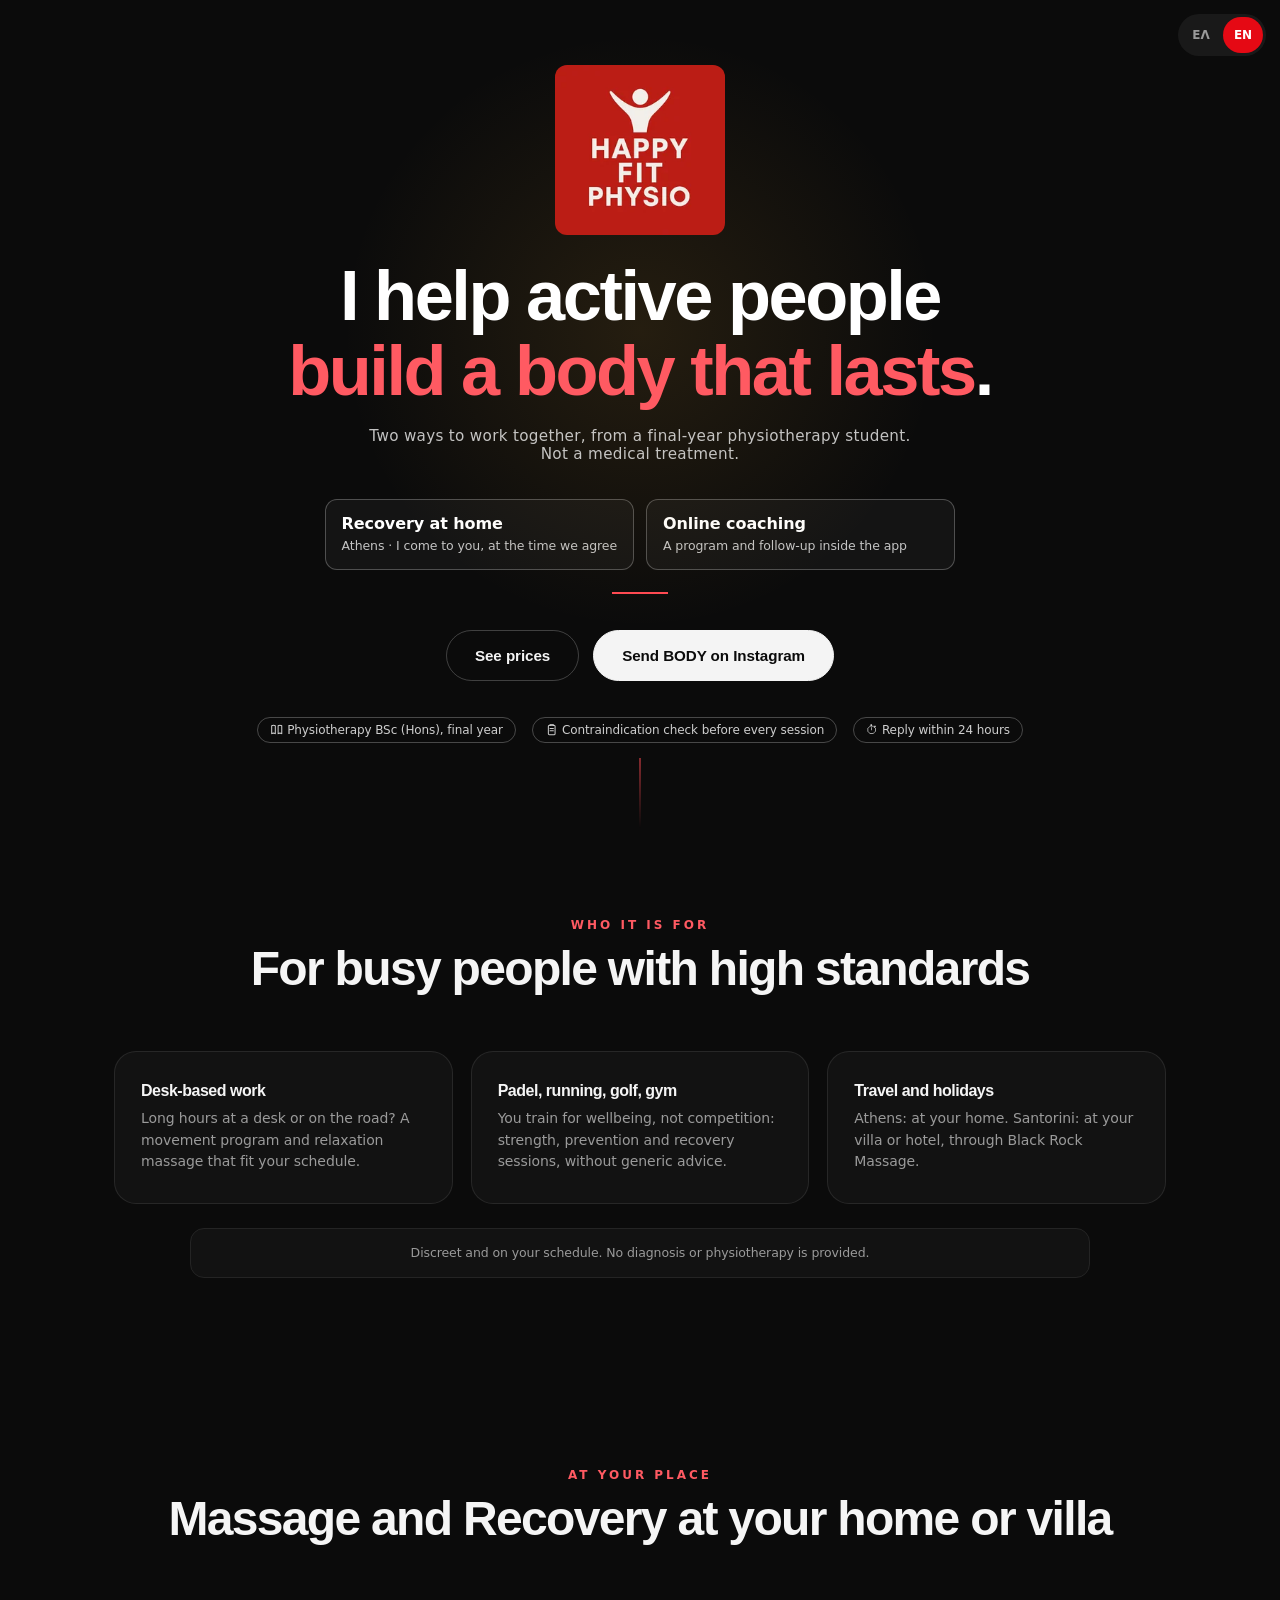
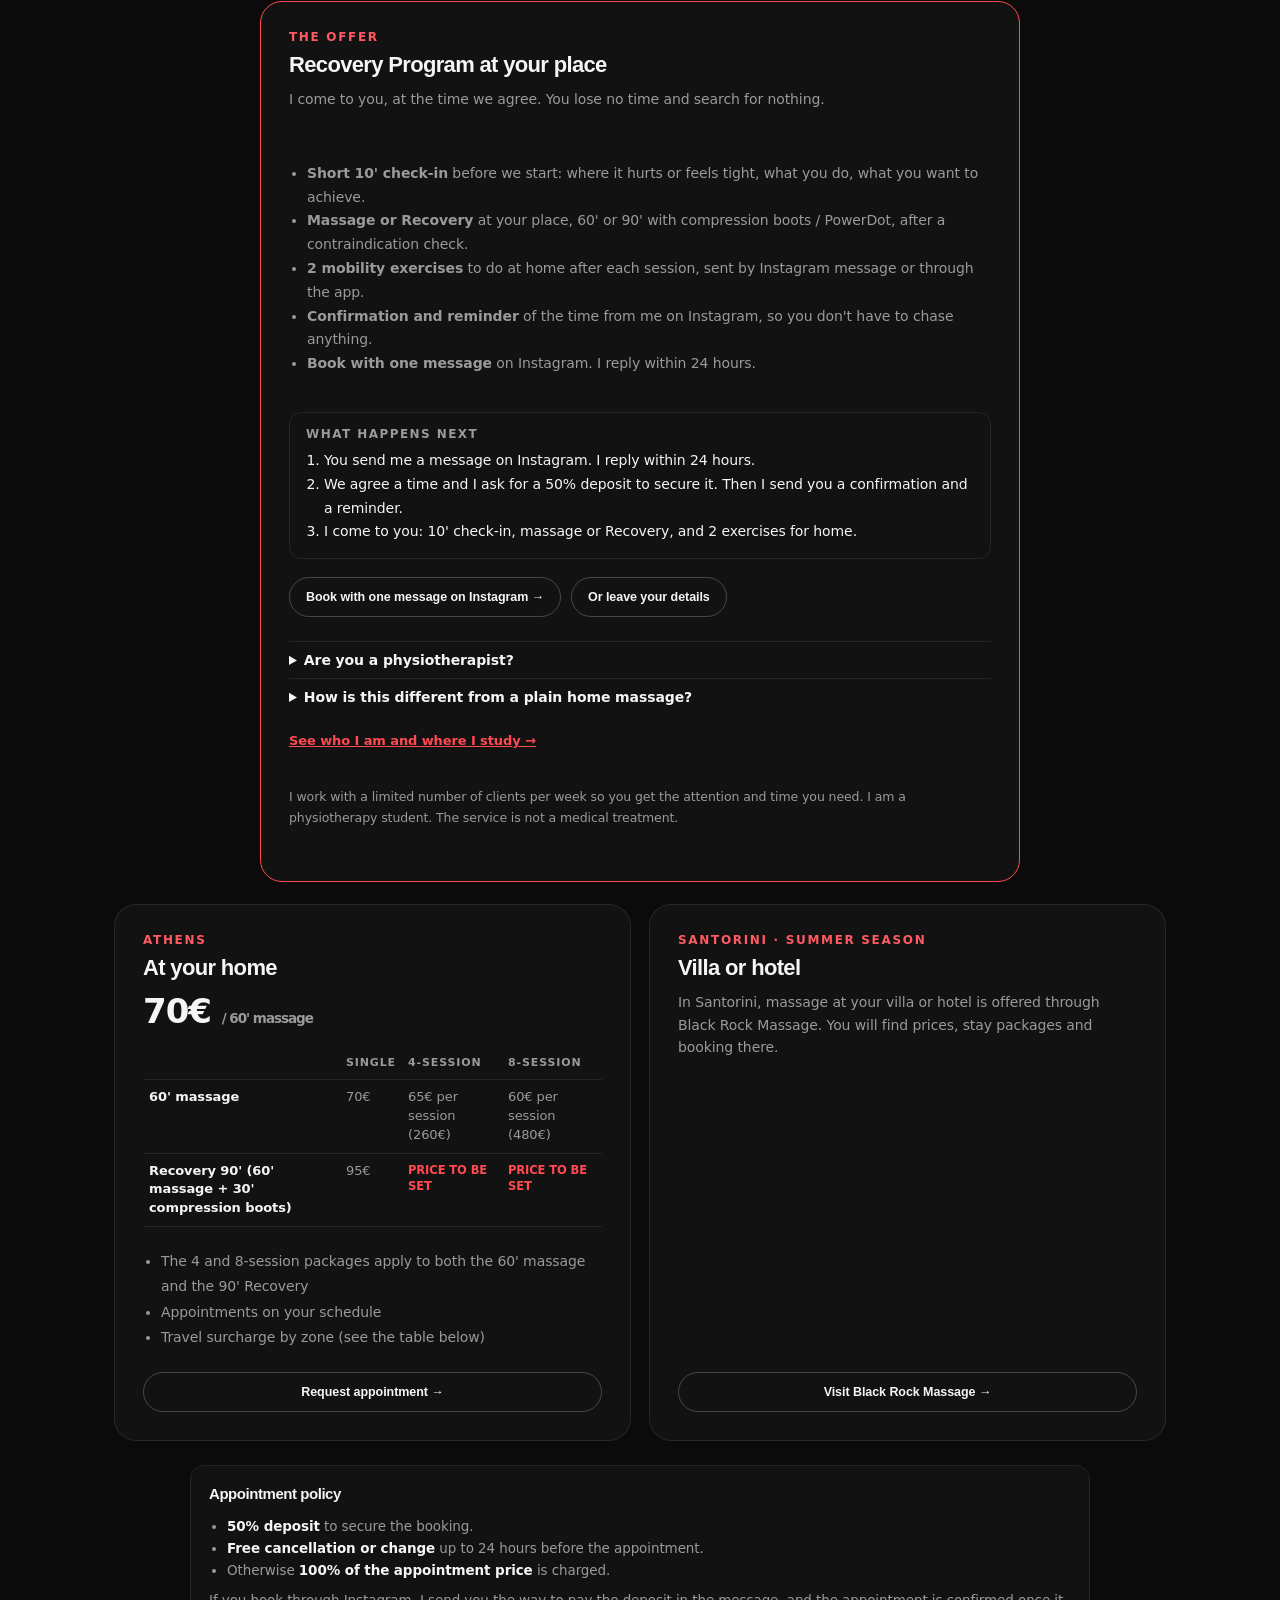
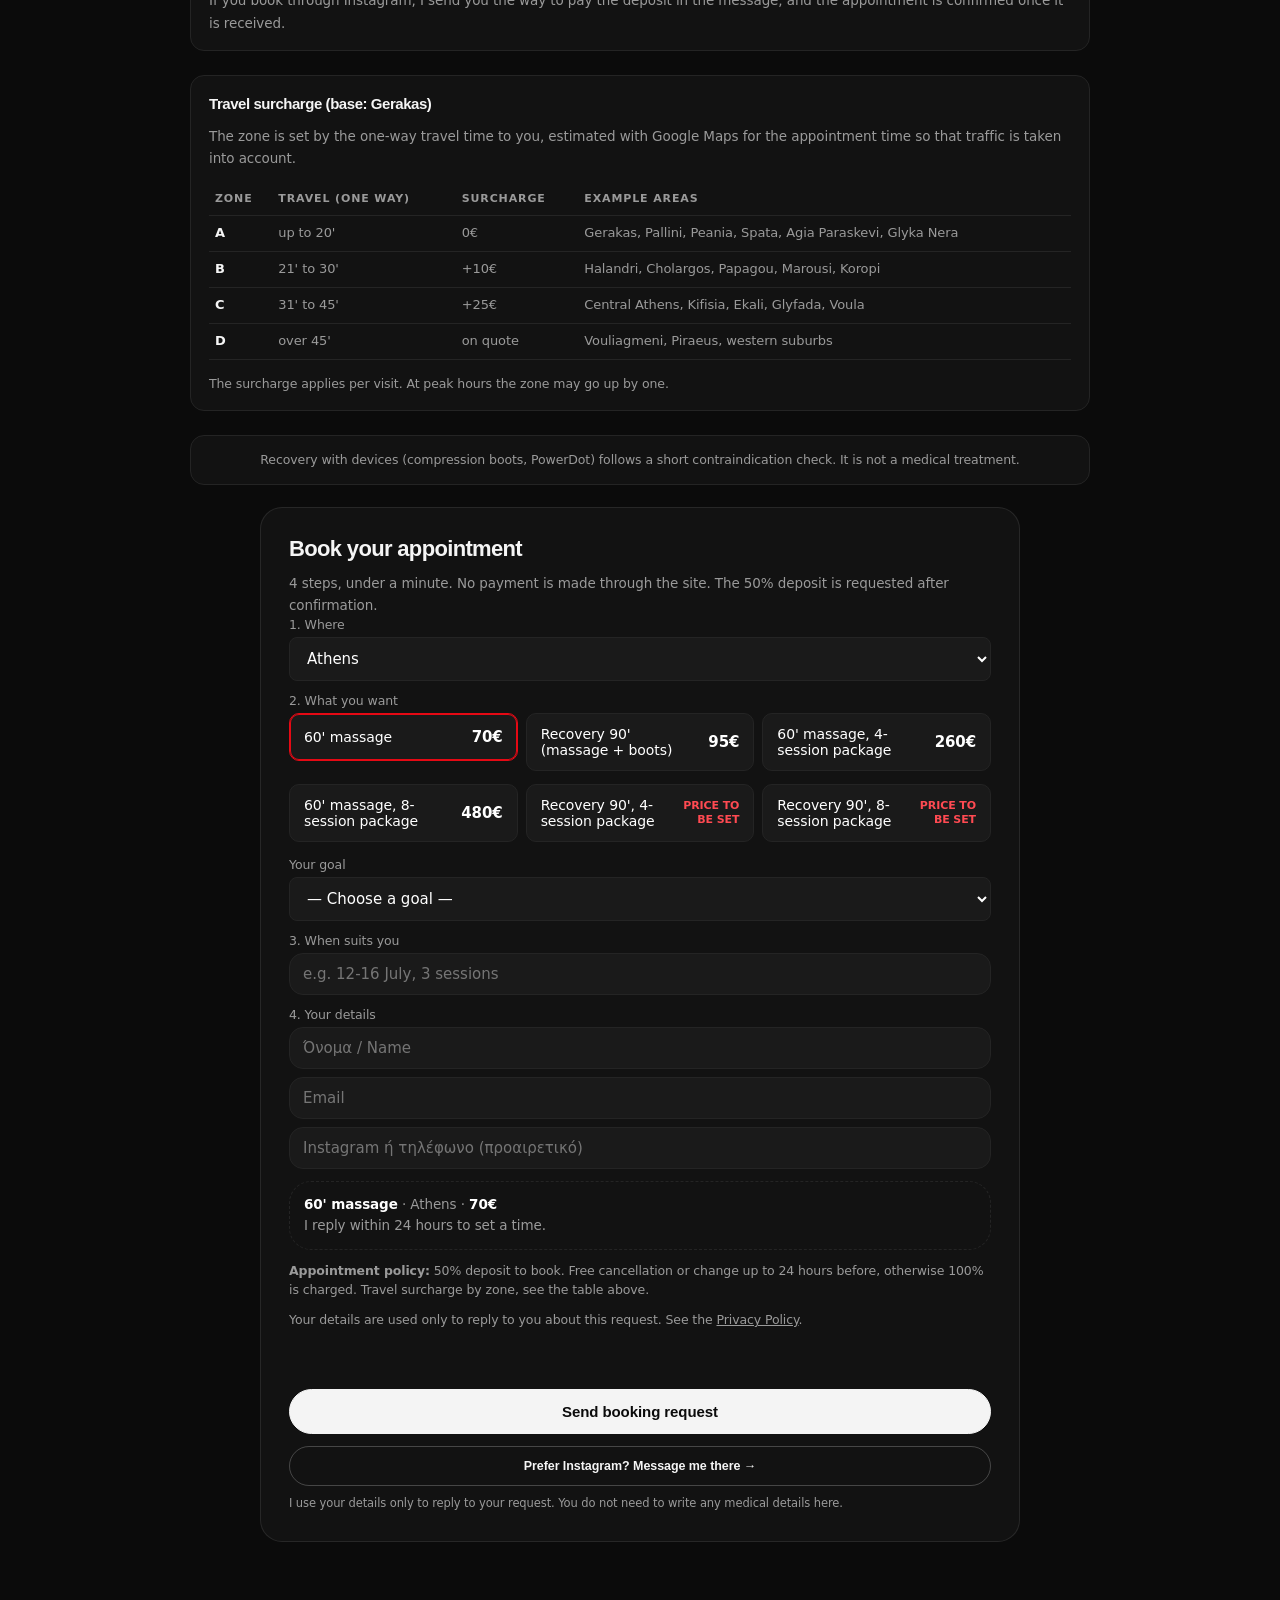
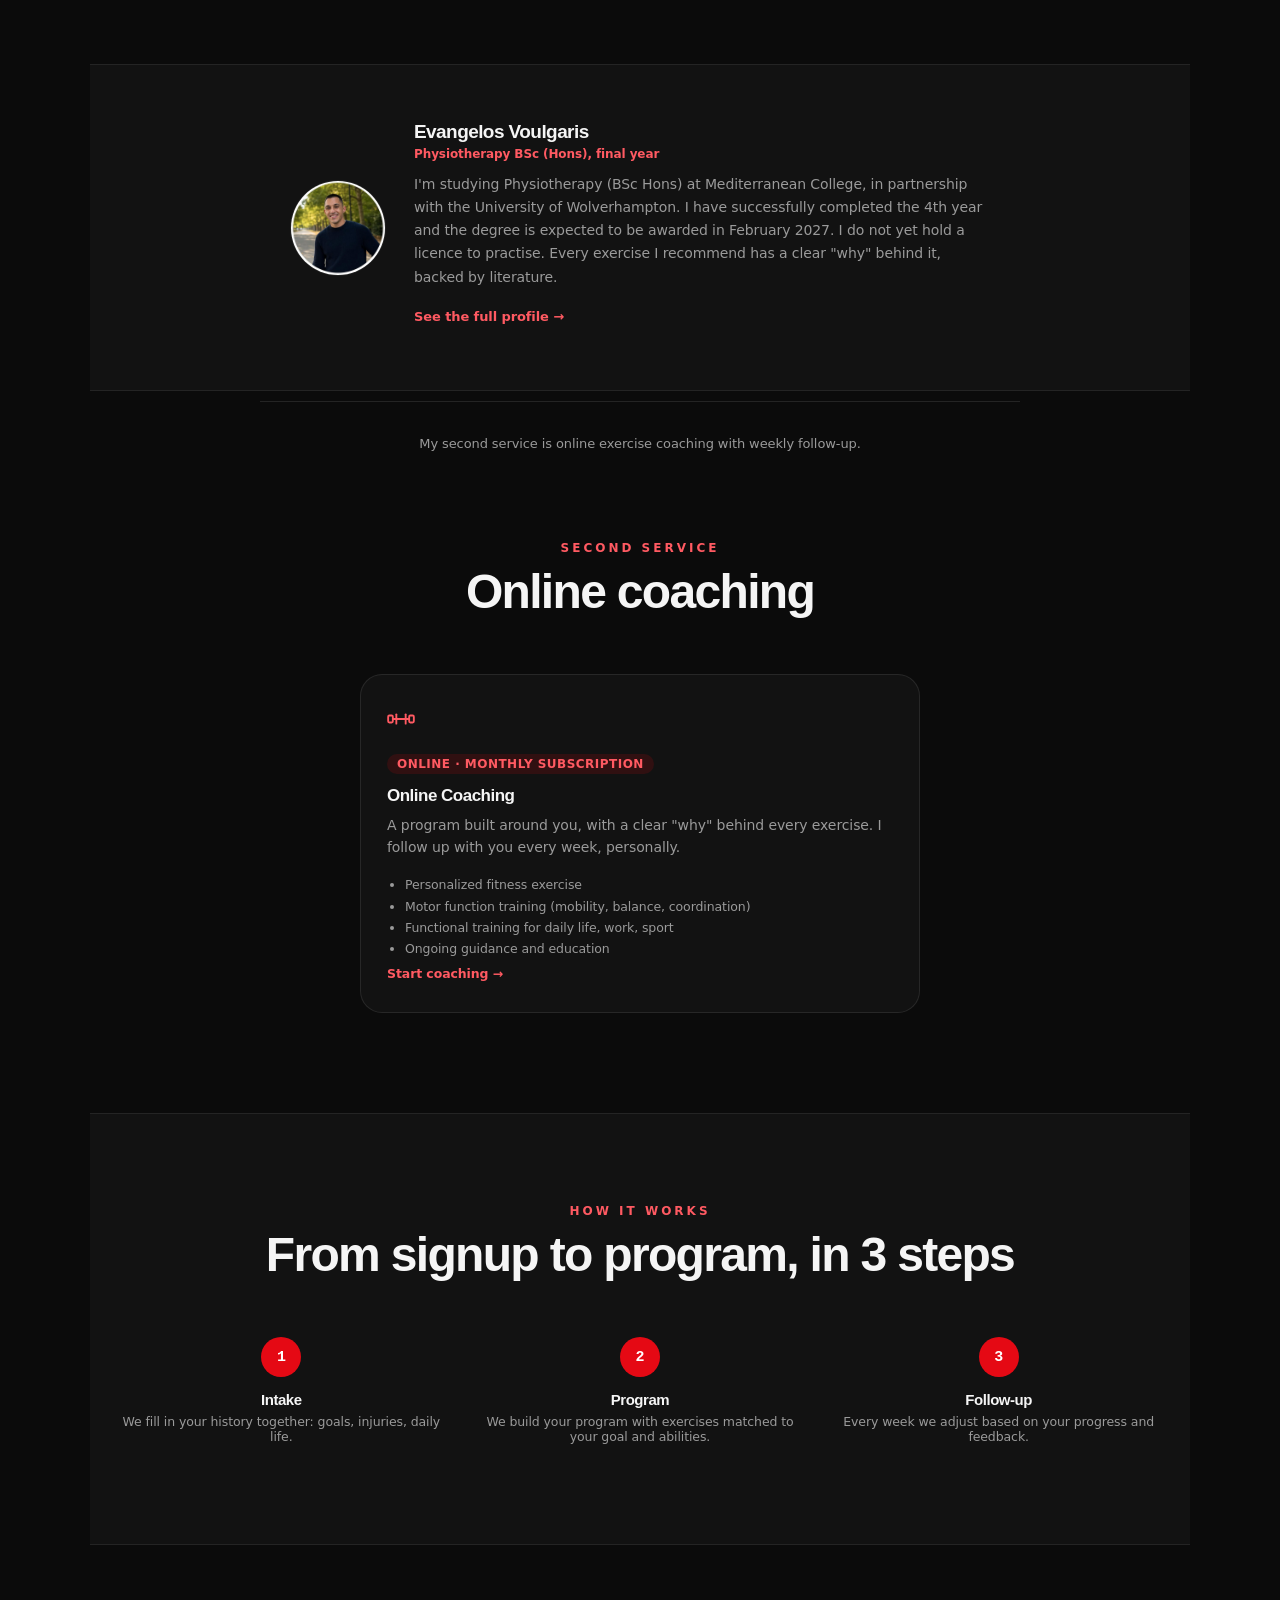
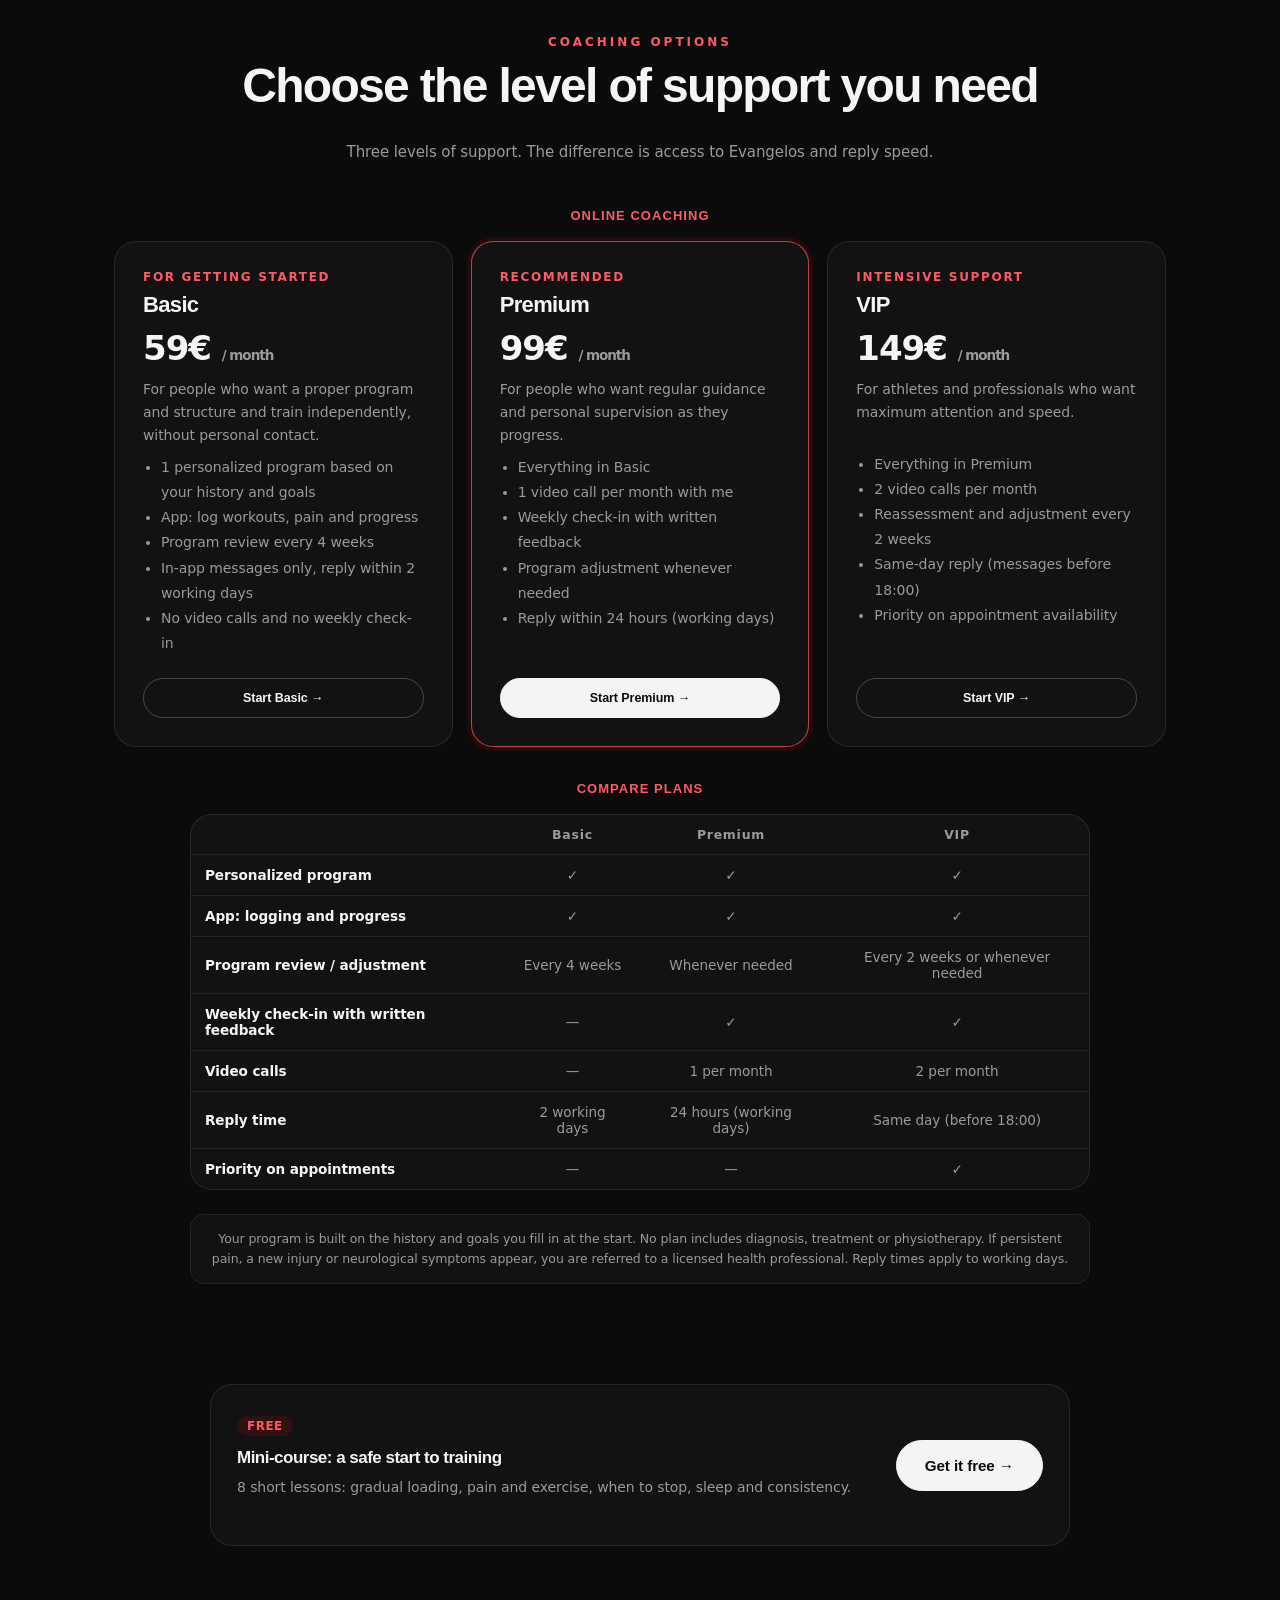
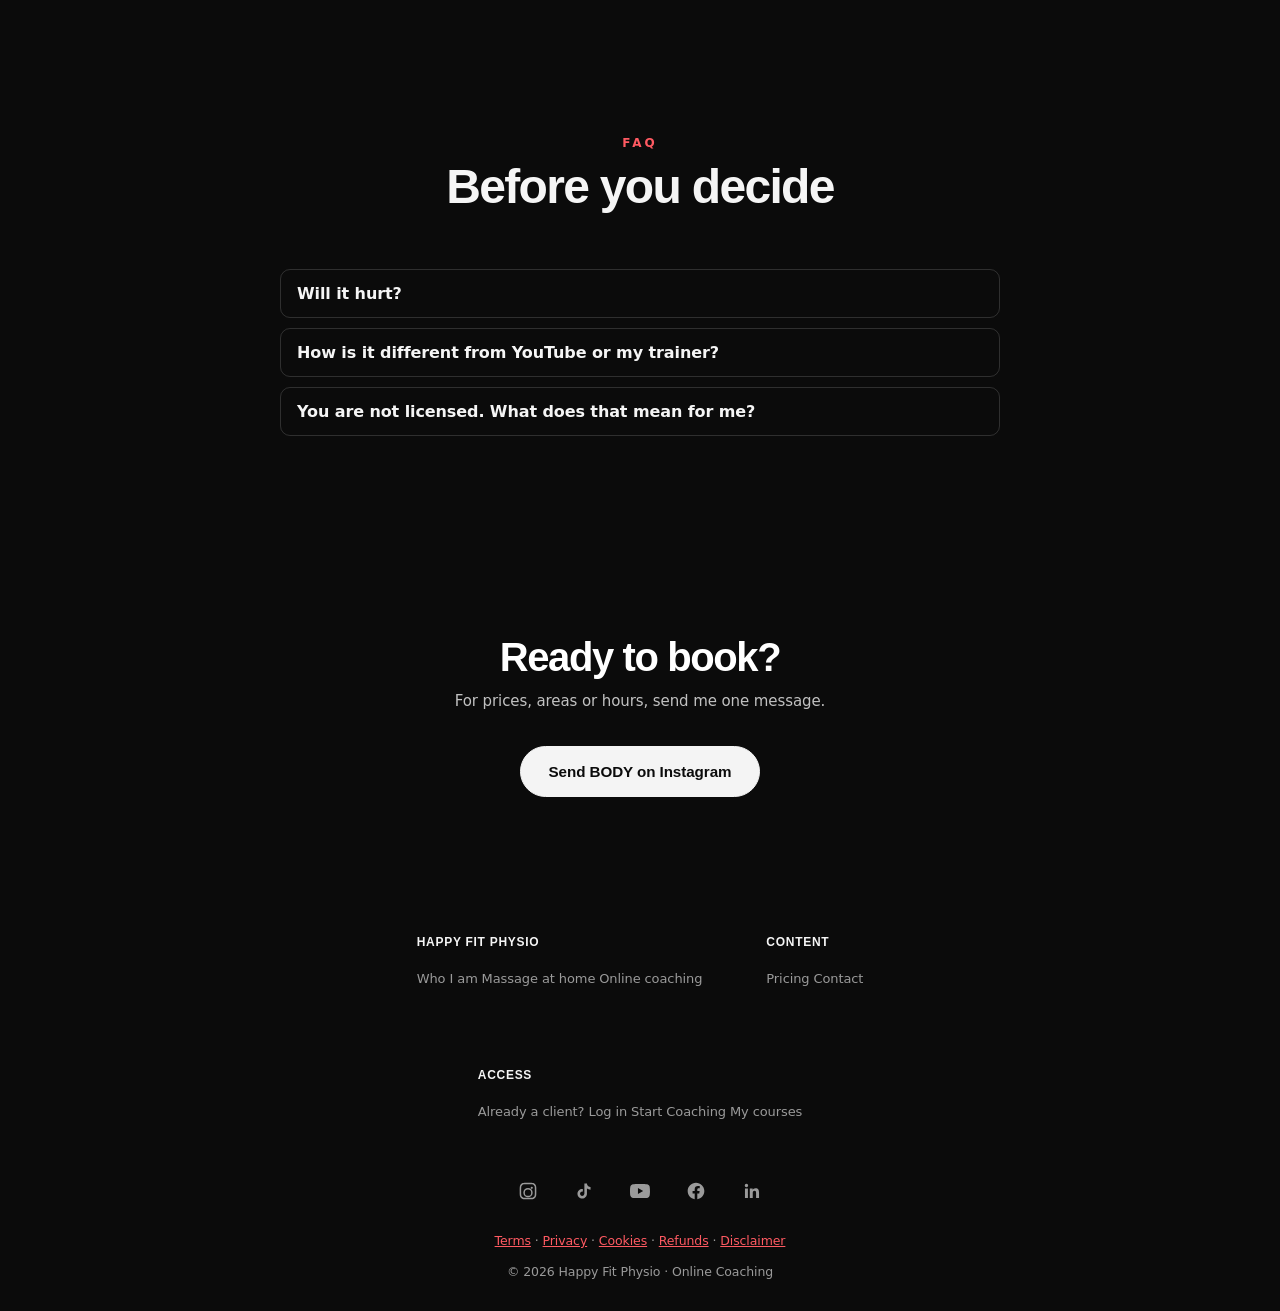
==== commit b6db753a: "Add files via upload" ====
--- a/index.html
+++ b/index.html
@@ -76,14 +76,14 @@
     .faqItem { border:1px solid rgba(255,255,255,0.15); border-radius:10px; padding:0 16px; margin:0 0 10px; }
     .faqItem summary { cursor:pointer; padding:14px 0; font-weight:700; list-style:none; }
     .faqItem p { margin:0 0 14px; line-height:1.65; color:var(--ink-soft); }
-    .trustPill { font-size:11px; padding:5px 12px; border:1px solid rgba(255,255,255,0.25); border-radius:20px; color:rgba(255,255,255,0.8); }
+    .trustPill { font-size:12px; padding:5px 12px; border:1px solid rgba(255,255,255,0.25); border-radius:20px; color:rgba(255,255,255,0.8); }
 
     @keyframes fadeUp { from{opacity:0; transform:translateY(16px);} to{opacity:1; transform:translateY(0);} }
     @keyframes expand { to{transform:scaleX(1);} }
 
     /* ── FEATURES ── */
     .section { padding:90px 24px 100px; max-width:1100px; margin:0 auto; }
-    .section-label { font-size:11px; letter-spacing:0.25em; text-transform:uppercase; color:var(--red-text); text-align:center; margin-bottom:12px; font-weight:700; }
+    .section-label { font-size:12px; letter-spacing:0.25em; text-transform:uppercase; color:var(--red-text); text-align:center; margin-bottom:12px; font-weight:700; }
 
     /* ── STICKY NAV ── */
     .stickyNav {
@@ -101,7 +101,7 @@
     body.lang-en [data-lang-el] { display:none; }
     body.lang-en [data-lang-en] { display:revert; }
     .langSwitch { display:flex; gap:2px; background:rgba(255,255,255,0.06); border-radius:6px; padding:3px; margin-right:10px; }
-    .langSwitch button { background:transparent; border:none; color:var(--ink-soft); font-size:11px; font-weight:700; padding:5px 10px; border-radius:4px; cursor:pointer; font-family:inherit; }
+    .langSwitch button { background:transparent; border:none; color:var(--ink-soft); font-size:12px; font-weight:700; padding:5px 10px; border-radius:4px; cursor:pointer; font-family:inherit; }
     .langSwitch button.active { background:var(--red); color:#fff; }
     .stickyNav .navLinks a { color:rgba(255,255,255,0.75); font-size:12.5px; text-decoration:none; cursor:pointer; transition:color 0.2s; }
     .stickyNav .navLinks a:hover { color:#fff; }
@@ -110,7 +110,7 @@
       .stickyNav{ padding:10px 14px; background:rgba(36,20,19,0.92); }
       .stickyNav .navLinks{ display:none; }
       .stickyNav .navLogo span{ display:none; }
-      .stickyNav .navCta{ padding:7px 14px; font-size:11px; white-space:nowrap; }
+      .stickyNav .navCta{ padding:7px 14px; font-size:12px; white-space:nowrap; }
       #navMobileToggle{ display:inline-flex; }
     }
     #navMobileToggle{
@@ -163,7 +163,7 @@
     .bio-stats { display:grid; grid-template-columns:repeat(4, 1fr); gap:12px; max-width:840px; margin:36px auto 0; }
     .bio-stat { background:var(--bg); border:1px solid var(--line); border-radius:10px; padding:16px 10px; text-align:center; }
     .bio-stat .num { font-family:'Poppins',sans-serif; font-size:22px; font-weight:800; color:var(--red-text); }
-    .bio-stat .lbl { font-size:11px; color:var(--ink-soft); text-transform:uppercase; letter-spacing:.04em; margin-top:4px; }
+    .bio-stat .lbl { font-size:12px; color:var(--ink-soft); text-transform:uppercase; letter-spacing:.04em; margin-top:4px; }
     .bio-placements { max-width:840px; margin:28px auto 0; }
     .bio-placements h4 { font-size:12.5px; color:var(--red-text); text-transform:uppercase; letter-spacing:.05em; margin-bottom:12px; }
     .placement-row { display:flex; justify-content:space-between; align-items:baseline; padding:10px 0; border-bottom:1px solid var(--line); font-size:13.5px; gap:10px; flex-wrap:wrap; }
@@ -180,7 +180,7 @@
     .service-card:hover { transform:translateY(-4px); box-shadow:0 10px 24px rgba(36,20,19,0.1); }
     .service-card .service-icon { margin-bottom:16px; color:var(--red-text); }
     .service-card h3 { font-size:17px; margin-bottom:8px; }
-    .service-card .service-loc { display:inline-block; font-size:11px; font-weight:700; letter-spacing:0.04em; text-transform:uppercase; color:var(--red-text); background:rgba(229,9,20,0.14); padding:3px 10px; border-radius:12px; margin-bottom:12px; }
+    .service-card .service-loc { display:inline-block; font-size:12px; font-weight:700; letter-spacing:0.04em; text-transform:uppercase; color:var(--red-text); background:rgba(229,9,20,0.14); padding:3px 10px; border-radius:12px; margin-bottom:12px; }
     .service-card p { font-size:0.875rem; color:var(--ink-soft); line-height:1.6; margin-bottom:16px; }
     .service-card a.service-cta { font-size:12.5px; font-weight:700; color:var(--red-text); text-decoration:none; cursor:pointer; }
     .service-card a.service-cta:hover { text-decoration:underline; }
@@ -210,11 +210,11 @@
     .templates-grid { display:grid; grid-template-columns:repeat(3, minmax(0,1fr)); gap:18px; }
     .template-card { background:var(--bg); border:1px solid var(--line); border-radius:12px; padding:26px 22px; min-height:235px; display:flex; flex-direction:column; transition:transform .25s ease, box-shadow .25s ease, border-color .25s ease; }
     .template-card:hover { transform:translateY(-4px); box-shadow:0 12px 28px rgba(0,0,0,.4); border-color:var(--red); }
-    .template-number { font-family:'IBM Plex Mono',monospace; font-size:11px; color:var(--red-text); font-weight:700; letter-spacing:.12em; margin-bottom:14px; }
+    .template-number { font-family:'IBM Plex Mono',monospace; font-size:12px; color:var(--red-text); font-weight:700; letter-spacing:.12em; margin-bottom:14px; }
     .template-card h3 { font-size:18px; line-height:1.25; margin-bottom:9px; }
     .template-card p { color:var(--ink-soft); font-size:0.875rem; line-height:1.6; margin-bottom:20px; }
     .template-tags { display:flex; flex-wrap:wrap; gap:6px; margin-top:auto; margin-bottom:18px; }
-    .template-tag { display:inline-flex; padding:5px 8px; border-radius:999px; background:rgba(229,9,20,0.12); color:var(--ink-soft); font-size:11px; font-weight:700; }
+    .template-tag { display:inline-flex; padding:5px 8px; border-radius:999px; background:rgba(229,9,20,0.12); color:var(--ink-soft); font-size:12px; font-weight:700; }
     .template-open { border:0; background:var(--red); color:#fff; border-radius:8px; padding:11px 14px; font:700 12px 'Public Sans',sans-serif; cursor:pointer; width:100%; transition:background-color .2s ease, transform .1s ease-out; }
     .template-open:hover { background:#b8080f; transform:translateY(-1px); }
     .program-modal { position:fixed; inset:0; background:rgba(0,0,0,.75); display:flex; visibility:hidden; opacity:0; pointer-events:none; transition:opacity .22s ease, visibility 0s linear .22s; align-items:center; justify-content:center; z-index:1200; padding:18px; backdrop-filter:blur(4px); }
@@ -251,7 +251,7 @@
     @media (max-width:640px){ .pricing-mini-row{ grid-template-columns:1fr; } }
     .price-card{ background:var(--panel); border:1px solid var(--line); border-radius:12px; padding:28px; box-shadow:0 12px 30px rgba(0,0,0,.3); display:flex; flex-direction:column; }
     .price-card.featured{ border:2px solid var(--red); transform:translateY(-8px); box-shadow:0 18px 40px rgba(229,9,20,.18); }
-    .price-kicker{ font-size:11px; text-transform:uppercase; letter-spacing:.14em; color:var(--red-text); font-weight:800; margin-bottom:8px; }
+    .price-kicker{ font-size:12px; text-transform:uppercase; letter-spacing:.14em; color:var(--red-text); font-weight:800; margin-bottom:8px; }
     .price-card h3{ font-size:22px; margin:0 0 10px; }
     .price{ font-size:34px; font-weight:900; letter-spacing:-.03em; margin-bottom:10px; }
     .price small{ font-size:13.5px; color:var(--ink-soft); font-weight:600; }
@@ -267,6 +267,18 @@
     .plan-compare thead th{ font-size:0.78rem; letter-spacing:.06em; color:var(--ink-soft); }
     .plan-compare tbody tr:last-child th, .plan-compare tbody tr:last-child td{ border-bottom:none; }
     .plan-compare td{ color:var(--ink-soft); }
+    .pkgTable, .zoneTable{ width:100%; border-collapse:collapse; font-size:13px; line-height:1.45; margin:6px 0 14px; }
+    .pkgTable th, .pkgTable td, .zoneTable th, .zoneTable td{ border-bottom:1px solid var(--line); padding:8px 6px; text-align:left; vertical-align:top; }
+    .pkgTable thead th, .zoneTable thead th{ font-size:11px; letter-spacing:.08em; text-transform:uppercase; color:var(--ink-soft); font-weight:700; }
+    .pkgTable tbody th, .zoneTable tbody th{ font-weight:700; color:var(--ink); }
+    .pkgTable td, .zoneTable td{ color:var(--ink-soft); }
+    .pkgTable .tbd{ color:var(--gold); font-weight:800; font-size:11.5px; }
+    .tbdTxt{ display:inline-block; white-space:normal; text-align:right; font-size:11px; line-height:1.25; max-width:110px; color:var(--gold); }
+    .pkgWrap{ overflow-x:auto; }
+    .policyBox, .travelBox{ max-width:900px; margin:24px auto 0; padding:16px 18px; border:1px solid var(--line); border-radius:14px; background:var(--panel); font-size:13.5px; line-height:1.65; color:var(--ink-soft); }
+    .policyBox h3, .travelBox h3{ font-size:15px; margin:0 0 8px; color:var(--ink); }
+    .policyBox ul{ margin:6px 0 8px; padding-left:18px; }
+    .policyBox strong, .travelBox strong{ color:var(--ink); }
     .pricing-note{ max-width:900px; margin:24px auto 0; padding:14px 18px; border:1px solid var(--line); border-radius:14px; background:var(--panel); color:var(--ink-soft); font-size:12.5px; line-height:1.6; text-align:center; }
 
     @media (max-width:900px){ .templates-grid{grid-template-columns:repeat(2,minmax(0,1fr));} .pricing-grid{grid-template-columns:1fr;} .price-card.featured{transform:none;} }
@@ -323,7 +335,7 @@
     .chat-header-left { display:flex; align-items:center; gap:10px; }
     .chat-avatar { width:34px; height:34px; border-radius:50%; background:var(--red); color:#fff; font-weight:800; font-size:12.5px; display:flex; align-items:center; justify-content:center; }
     .chat-header-info span { font-size:13.5px; font-weight:700; display:block; }
-    .chat-header-info small { font-size:11px; color:rgba(255,255,255,0.7); }
+    .chat-header-info small { font-size:12px; color:rgba(255,255,255,0.7); }
     .chat-close { background:transparent; border:none; color:#fff; font-size:18px; cursor:pointer; }
     .chat-messages { flex:1; overflow-y:auto; padding:16px; display:flex; flex-direction:column; gap:10px; }
     .msg { display:flex; }
@@ -370,7 +382,7 @@
       .hero-cta { width:100%; flex-direction:column; gap:10px; }
       .cta-btn { width:100%; min-height:48px; padding:13px 18px; font-size:14px; border-radius:10px; }
       .trustRow { gap:7px; margin-top:22px; }
-      .trustPill { font-size:10px; padding:6px 9px; }
+      .trustPill { font-size:11.5px; padding:6px 9px; }
 
       .stickyNav { padding:9px 12px; padding-top:max(9px, env(safe-area-inset-top)); min-height:56px; }
       .stickyNav .navCta { min-height:40px; display:inline-flex; align-items:center; justify-content:center; }
@@ -379,7 +391,7 @@
       .navMobileDropdown a { min-height:46px; display:flex; align-items:center; padding:12px; }
 
       .section { padding:62px 16px 70px; width:100%; }
-      .section-label { font-size:10px; letter-spacing:.18em; }
+      .section-label { font-size:11.5px; letter-spacing:.18em; }
       .section-title { font-size:clamp(1.65rem, 8vw, 2.35rem); line-height:1.12; }
       .templates-intro { font-size:14px; line-height:1.65; }
 
@@ -411,7 +423,7 @@
       .hero { padding-left:14px; padding-right:14px; }
       .hero-tagline { font-size:1.85rem; }
       .section { padding-left:13px; padding-right:13px; }
-      .trustPill { font-size:9px; }
+      .trustPill { font-size:11px; }
     }
 
     @media (min-width:641px) and (max-width:900px){
@@ -519,7 +531,21 @@
       .navMobileDropdown{ background:#121212; -webkit-backdrop-filter:none; backdrop-filter:none; }
     }
   .hfp-parked{display:none !important}
-  </style>
+  
+    /* UX pass: readable sizes, comfortable tap targets, comparison table that fits a phone */
+    footer a, .footer-col a { display:inline-block; padding:8px 0; }
+    footer a.social-ico{ padding:8px 10px; }
+    .bio-mini-link, #prices-home ~ * .bio-mini-link{ display:inline-block; padding:10px 0; }
+    p > a[href='#about']{ display:inline-block; padding:9px 0; }
+    .langSwitch button{ min-height:36px; min-width:40px; }
+    @media (max-width:640px){
+      .plan-compare table{ min-width:0; table-layout:fixed; font-size:0.74rem; }
+      .plan-compare th, .plan-compare td{ padding:9px 5px; }
+      .plan-compare th:first-child, .plan-compare tbody th{ width:36%; }
+      .plan-compare thead th{ font-size:0.72rem; letter-spacing:.02em; }
+      .plan-compare td{ word-break:break-word; hyphens:auto; }
+    }
+</style>
 </head>
 <body>
 
@@ -585,8 +611,8 @@
       <div class="feature-card"><h3><span data-lang-el>Padel, τρέξιμο, γκολφ, γυμναστήριο</span><span data-lang-en>Padel, running, golf, gym</span></h3><p data-lang-el>Αθλείσαι για ευεξία, όχι για αγώνες: δύναμη, πρόληψη και συνεδρίες ανάρρωσης χωρίς γενικόλογες συμβουλές.</p><p data-lang-en>You train for wellbeing, not competition: strength, prevention and recovery sessions, without generic advice.</p></div>
       <div class="feature-card"><h3><span data-lang-el>Ταξίδια και διακοπές</span><span data-lang-en>Travel and holidays</span></h3><p data-lang-el>Αθήνα: στο σπίτι σου. Σαντορίνη: στη βίλα ή το ξενοδοχείο, μέσω του Black Rock Massage.</p><p data-lang-en>Athens: at your home. Santorini: at your villa or hotel, through Black Rock Massage.</p></div>
     </div>
-    <div class="pricing-note" data-lang-el>Διακριτικά, στην ώρα σου, με προσέγγιση βασισμένη σε έρευνα. Δεν παρέχεται διάγνωση ή φυσικοθεραπεία.</div>
-    <div class="pricing-note" data-lang-en>Discreet, on your schedule, with a research-based approach. No diagnosis or physiotherapy is provided.</div>
+    <div class="pricing-note" data-lang-el>Διακριτικά και στην ώρα σου. Δεν παρέχεται διάγνωση ή φυσικοθεραπεία.</div>
+    <div class="pricing-note" data-lang-en>Discreet and on your schedule. No diagnosis or physiotherapy is provided.</div>
   </section>
   <!-- RECOVERY AT HOME: offer, prices, booking -->
   <section class="section pricing-section" id="recovery">
@@ -602,7 +628,7 @@
         <li><strong>Μάλαξη ή Recovery</strong> στον χώρο σου, 60' ή 90' με compression boots / PowerDot, μετά από έλεγχο αντενδείξεων.</li>
         <li><strong>2 ασκήσεις κινητικότητας</strong> για το σπίτι μετά από κάθε συνεδρία, με μήνυμα στο Instagram ή μέσω της εφαρμογής.</li>
         <li><strong>Επιβεβαίωση και υπενθύμιση</strong> της ώρας από εμένα στο Instagram, χωρίς να χρειάζεται να τρέχεις.</li>
-        <li><strong>Κράτηση με ένα μήνυμα</strong> στο Instagram. Απαντώ το ίδιο εικοσιτετράωρο.</li>
+        <li><strong>Κράτηση με ένα μήνυμα</strong> στο Instagram. Απαντώ μέσα σε 24 ώρες.</li>
       </ul>
       <ul data-lang-en style="font-size:14px; line-height:1.7; padding-left:18px;">
         <li><strong>Short 10' check-in</strong> before we start: where it hurts or feels tight, what you do, what you want to achieve.</li>
@@ -613,8 +639,8 @@
       </ul>
       <div style="margin:14px 0 4px; padding:14px 16px; border:1px solid var(--line); border-radius:12px;">
         <div style="font-size:12px; letter-spacing:.12em; text-transform:uppercase; font-weight:800; color:var(--ink-soft); margin-bottom:8px;"><span data-lang-el>Τι γίνεται μετά</span><span data-lang-en>What happens next</span></div>
-        <ol data-lang-el style="margin:0; padding-left:18px; font-size:14px; line-height:1.7;"><li>Μου στέλνεις ένα μήνυμα στο Instagram. Απαντώ μέσα σε 24 ώρες.</li><li>Συμφωνούμε ώρα. Σου στέλνω επιβεβαίωση και υπενθύμιση.</li><li>Έρχομαι: 10' αξιολόγηση, μάλαξη ή Recovery, και 2 ασκήσεις για το σπίτι.</li></ol>
-        <ol data-lang-en style="margin:0; padding-left:18px; font-size:14px; line-height:1.7;"><li>You send me a message on Instagram. I reply within 24 hours.</li><li>We agree a time. I send you a confirmation and a reminder.</li><li>I come to you: 10' check-in, massage or Recovery, and 2 exercises for home.</li></ol>
+        <ol data-lang-el style="margin:0; padding-left:18px; font-size:14px; line-height:1.7;"><li>Μου στέλνεις ένα μήνυμα στο Instagram. Απαντώ μέσα σε 24 ώρες.</li><li>Συμφωνούμε ώρα και ζητάω προκαταβολή 50% για να κλείσει. Μετά σου στέλνω επιβεβαίωση και υπενθύμιση.</li><li>Έρχομαι: 10' αξιολόγηση, μάλαξη ή Recovery, και 2 ασκήσεις για το σπίτι.</li></ol>
+        <ol data-lang-en style="margin:0; padding-left:18px; font-size:14px; line-height:1.7;"><li>You send me a message on Instagram. I reply within 24 hours.</li><li>We agree a time and I ask for a 50% deposit to secure it. Then I send you a confirmation and a reminder.</li><li>I come to you: 10' check-in, massage or Recovery, and 2 exercises for home.</li></ol>
       </div>
       <div style="display:flex; gap:10px; flex-wrap:wrap; margin:14px 0;">
         <a class="price-cta" href="https://ig.me/m/happyfit.physio" target="_blank" rel="noopener noreferrer" style="background:var(--red); margin-top:0;"><span data-lang-el>Κλείσε με ένα μήνυμα στο Instagram →</span><span data-lang-en>Book with one message on Instagram →</span></a>
@@ -623,7 +649,6 @@
       <div style="margin:10px 0 6px; font-size:14px;">
         <details style="border-top:1px solid var(--line); padding:10px 0;"><summary style="cursor:pointer; font-weight:700;"><span data-lang-el>Είσαι φυσικοθεραπευτής;</span><span data-lang-en>Are you a physiotherapist?</span></summary><p style="min-height:0; margin:8px 0 0;" data-lang-el>Όχι ακόμα. Είμαι φοιτητής 4ου έτους και δεν έχω άδεια άσκησης επαγγέλματος. Γι' αυτό η υπηρεσία είναι μάλαξη και ανάρρωση, όχι θεραπεία, και αν χρειάζεται ιατρική ή φυσικοθεραπευτική αξιολόγηση σε παραπέμπω.</p><p style="min-height:0; margin:8px 0 0;" data-lang-en>Not yet. I am a 4th-year student and I do not hold a licence to practise. That is why the service is massage and recovery, not treatment, and if you need a medical or physiotherapy assessment I refer you.</p></details>
         <details style="border-top:1px solid var(--line); padding:10px 0;"><summary style="cursor:pointer; font-weight:700;"><span data-lang-el>Τι διαφέρει από μια απλή μάλαξη στο σπίτι;</span><span data-lang-en>How is this different from a plain home massage?</span></summary><p style="min-height:0; margin:8px 0 0;" data-lang-el>Ξεκινάω με 10' αξιολόγηση, μετά μάλαξη ή recovery με συσκευές, και στο τέλος σου στέλνω 2 ασκήσεις κινητικότητας για το σπίτι.</p><p style="min-height:0; margin:8px 0 0;" data-lang-en>I start with a 10' check-in, then massage or recovery with devices, and at the end I send you 2 mobility exercises for home.</p></details>
-        <details style="border-top:1px solid var(--line); padding:10px 0;"><summary style="cursor:pointer; font-weight:700;"><span data-lang-el>Τι γίνεται αν η πρώτη συνεδρία δεν με ικανοποιήσει;</span><span data-lang-en>What if the first session doesn't satisfy me?</span></summary><p style="min-height:0; margin:8px 0 0;" data-lang-el>Δεν την πληρώνεις.</p><p style="min-height:0; margin:8px 0 0;" data-lang-en>You don't pay for it.</p></details>
       </div>
       <p style="font-size:13px;"><a href="#about" style="color:var(--gold); font-weight:700;"><span data-lang-el>Δες ποιος είμαι και πού σπουδάζω →</span><span data-lang-en>See who I am and where I study →</span></a></p>
       <p style="font-size:12.5px; color:var(--ink-soft);" data-lang-el>Δουλεύω με περιορισμένο αριθμό πελατών ανά εβδομάδα, ώστε να έχεις την προσοχή και τον χρόνο που χρειάζεσαι. Είμαι φοιτητής φυσικοθεραπείας. Η υπηρεσία δεν αποτελεί ιατρική θεραπεία.</p>
@@ -635,8 +660,15 @@
         <div class="price-kicker"><span data-lang-el>Αθήνα</span><span data-lang-en>Athens</span></div>
         <h3><span data-lang-el>Στο σπίτι σου</span><span data-lang-en>At your home</span></h3>
         <div class="price">70€ <small><span data-lang-el>/ μάλαξη 60'</span><span data-lang-en>/ 60' massage</span></small></div>
-        <ul data-lang-el><li>Recovery 90' (μάλαξη 60' + compression boots 30'): 95€</li><li>Πακέτο 4 συνεδριών: 260€ (65€ ανά συνεδρία)</li><li>Πακέτο 8 συνεδριών: 480€ (60€ ανά συνεδρία)</li><li><strong>Δώρο εκκίνησης:</strong> 30' compression boots στην πρώτη σου 4άδα, έως 30/11/2026</li><li>Ραντεβού στο ωράριό σου</li></ul>
-        <ul data-lang-en><li>Recovery 90' (60' massage + 30' compression boots): 95€</li><li>4-session package: 260€ (65€ per session)</li><li>8-session package: 480€ (60€ per session)</li><li><strong>Launch gift:</strong> 30' compression boots with your first 4-session package, until 30/11/2026</li><li>Appointments on your schedule</li></ul>
+        <div class="pkgWrap"><table class="pkgTable">
+          <thead><tr><th></th><th><span data-lang-el>Μεμονωμένα</span><span data-lang-en>Single</span></th><th><span data-lang-el>Πακέτο 4</span><span data-lang-en>4-session</span></th><th><span data-lang-el>Πακέτο 8</span><span data-lang-en>8-session</span></th></tr></thead>
+          <tbody>
+            <tr><th scope="row"><span data-lang-el>Μάλαξη 60'</span><span data-lang-en>60' massage</span></th><td>70€</td><td><span data-lang-el>65€ ανά συνεδρία (260€)</span><span data-lang-en>65€ per session (260€)</span></td><td><span data-lang-el>60€ ανά συνεδρία (480€)</span><span data-lang-en>60€ per session (480€)</span></td></tr>
+            <tr><th scope="row"><span data-lang-el>Recovery 90' (μάλαξη 60' + compression boots 30')</span><span data-lang-en>Recovery 90' (60' massage + 30' compression boots)</span></th><td>95€</td><td class="tbd"><span data-lang-el>ΤΙΜΗ ΠΡΟΣ ΟΡΙΣΜΟ</span><span data-lang-en>PRICE TO BE SET</span></td><td class="tbd"><span data-lang-el>ΤΙΜΗ ΠΡΟΣ ΟΡΙΣΜΟ</span><span data-lang-en>PRICE TO BE SET</span></td></tr>
+          </tbody>
+        </table></div>
+        <ul data-lang-el><li>Τα πακέτα 4 και 8 συνεδριών ισχύουν και για μάλαξη 60' και για Recovery 90'</li><li class="js-gift"><strong>Δώρο εκκίνησης:</strong> 30' compression boots στην πρώτη σου 4άδα, έως 30/11/2026</li><li>Ραντεβού στο ωράριό σου</li><li>Επιβάρυνση μετακίνησης ανά ζώνη (βλ. πίνακα παρακάτω)</li></ul>
+        <ul data-lang-en><li>The 4 and 8-session packages apply to both the 60' massage and the 90' Recovery</li><li class="js-gift"><strong>Launch gift:</strong> 30' compression boots with your first 4-session package, until 30/11/2026</li><li>Appointments on your schedule</li><li>Travel surcharge by zone (see the table below)</li></ul>
         <a class="price-cta js-conc-pick" data-pick="Αθήνα" href="#conciergeRequest"><span data-lang-el>Ζήτησε ραντεβού →</span><span data-lang-en>Request appointment →</span></a>
       </article>
       <article class="price-card">
@@ -647,13 +679,36 @@
         <a class="price-cta" href="https://blackrockmassage.netlify.app/" target="_blank" rel="noopener"><span data-lang-el>Δες το Black Rock Massage →</span><span data-lang-en>Visit Black Rock Massage →</span></a>
       </article>
     </div>
-    <div class="pricing-note" data-lang-el>Η ανάρρωση με συσκευές (compression boots, PowerDot) γίνεται μετά από σύντομο έλεγχο αντενδείξεων. Δεν αποτελεί ιατρική θεραπεία. Για περισσότερα άτομα ή μακρινές περιοχές η τιμή προσαρμόζεται.</div>
-    <div class="pricing-note" data-lang-en>Recovery with devices (compression boots, PowerDot) follows a short contraindication check. It is not a medical treatment. For more people or distant areas the price is adjusted.</div>
+    <div class="policyBox" id="bookingPolicy">
+      <h3><span data-lang-el>Πολιτική ραντεβού</span><span data-lang-en>Appointment policy</span></h3>
+      <ul data-lang-el><li><strong>Προκαταβολή 50%</strong> για να κλείσει η κράτηση.</li><li><strong>Δωρεάν ακύρωση ή αλλαγή</strong> έως 24 ώρες πριν το ραντεβού.</li><li>Αλλιώς <strong>χρέωση 100%</strong> της τιμής του ραντεβού.</li></ul>
+      <ul data-lang-en><li><strong>50% deposit</strong> to secure the booking.</li><li><strong>Free cancellation or change</strong> up to 24 hours before the appointment.</li><li>Otherwise <strong>100% of the appointment price</strong> is charged.</li></ul>
+      <p style="margin:0; min-height:0;" data-lang-el>Αν κλείσεις μέσω Instagram, σου στέλνω στο μήνυμα τον τρόπο πληρωμής της προκαταβολής και το ραντεβού επιβεβαιώνεται μόλις εισπραχθεί.</p>
+      <p style="margin:0; min-height:0;" data-lang-en>If you book through Instagram, I send you the way to pay the deposit in the message, and the appointment is confirmed once it is received.</p>
+    </div>
+    <div class="travelBox" id="travelFee">
+      <h3><span data-lang-el>Χρέωση μετακίνησης (βάση: Γέρακας)</span><span data-lang-en>Travel surcharge (base: Gerakas)</span></h3>
+      <p style="margin:0 0 8px; min-height:0;" data-lang-el>Η ζώνη καθορίζεται από τον χρόνο διαδρομής (μονής) προς εσένα, με εκτίμηση Google Maps για την ώρα του ραντεβού, ώστε να υπολογίζεται η κίνηση.</p>
+      <p style="margin:0 0 8px; min-height:0;" data-lang-en>The zone is set by the one-way travel time to you, estimated with Google Maps for the appointment time so that traffic is taken into account.</p>
+      <div class="pkgWrap"><table class="zoneTable">
+        <thead><tr><th><span data-lang-el>Ζώνη</span><span data-lang-en>Zone</span></th><th><span data-lang-el>Διαδρομή (μονή)</span><span data-lang-en>Travel (one way)</span></th><th><span data-lang-el>Επιβάρυνση</span><span data-lang-en>Surcharge</span></th><th><span data-lang-el>Παραδείγματα περιοχών</span><span data-lang-en>Example areas</span></th></tr></thead>
+        <tbody>
+          <tr><th scope="row"><span data-lang-el>Α</span><span data-lang-en>A</span></th><td><span data-lang-el>έως 20'</span><span data-lang-en>up to 20'</span></td><td>0€</td><td><span data-lang-el>Γέρακας, Παλλήνη, Παιανία, Σπάτα, Αγία Παρασκευή, Γλυκά Νερά</span><span data-lang-en>Gerakas, Pallini, Peania, Spata, Agia Paraskevi, Glyka Nera</span></td></tr>
+          <tr><th scope="row"><span data-lang-el>Β</span><span data-lang-en>B</span></th><td><span data-lang-el>21' έως 30'</span><span data-lang-en>21' to 30'</span></td><td>+10€</td><td><span data-lang-el>Χαλάνδρι, Χολαργός, Παπάγου, Μαρούσι, Κορωπί</span><span data-lang-en>Halandri, Cholargos, Papagou, Marousi, Koropi</span></td></tr>
+          <tr><th scope="row"><span data-lang-el>Γ</span><span data-lang-en>C</span></th><td><span data-lang-el>31' έως 45'</span><span data-lang-en>31' to 45'</span></td><td>+25€</td><td><span data-lang-el>Κέντρο Αθήνας, Κηφισιά, Εκάλη, Γλυφάδα, Βούλα</span><span data-lang-en>Central Athens, Kifisia, Ekali, Glyfada, Voula</span></td></tr>
+          <tr><th scope="row"><span data-lang-el>Δ</span><span data-lang-en>D</span></th><td><span data-lang-el>πάνω από 45'</span><span data-lang-en>over 45'</span></td><td><span data-lang-el>κατόπιν προσφοράς</span><span data-lang-en>on quote</span></td><td><span data-lang-el>Βουλιαγμένη, Πειραιάς, δυτικά προάστια</span><span data-lang-en>Vouliagmeni, Piraeus, western suburbs</span></td></tr>
+        </tbody>
+      </table></div>
+      <p style="margin:0; font-size:12.5px; min-height:0;" data-lang-el>Η επιβάρυνση ισχύει ανά επίσκεψη. Στις ώρες αιχμής η ζώνη μπορεί να ανέβει κατά μία.</p>
+      <p style="margin:0; font-size:12.5px; min-height:0;" data-lang-en>The surcharge applies per visit. At peak hours the zone may go up by one.</p>
+    </div>
+    <div class="pricing-note" data-lang-el>Η ανάρρωση με συσκευές (compression boots, PowerDot) γίνεται μετά από σύντομο έλεγχο αντενδείξεων. Δεν αποτελεί ιατρική θεραπεία.</div>
+    <div class="pricing-note" data-lang-en>Recovery with devices (compression boots, PowerDot) follows a short contraindication check. It is not a medical treatment.</div>
 
     <div id="conciergeRequest" class="price-card" style="max-width:760px; margin:22px auto;">
       <h3><span data-lang-el>Κλείσε ραντεβού</span><span data-lang-en>Book your appointment</span></h3>
-      <p style="font-size:13.5px; color:var(--ink-soft); min-height:0;" data-lang-el>4 βήματα, κάτω από ένα λεπτό. Δεν πληρώνεις τίποτα μέσω του site.</p>
-      <p style="font-size:13.5px; color:var(--ink-soft); min-height:0;" data-lang-en>4 steps, under a minute. You pay nothing through the site.</p>
+      <p style="font-size:13.5px; color:var(--ink-soft); min-height:0;" data-lang-el>4 βήματα, κάτω από ένα λεπτό. Δεν γίνεται πληρωμή μέσω του site. Η προκαταβολή 50% ζητείται μετά την επιβεβαίωση.</p>
+      <p style="font-size:13.5px; color:var(--ink-soft); min-height:0;" data-lang-en>4 steps, under a minute. No payment is made through the site. The 50% deposit is requested after confirmation.</p>
       <form id="cqForm" style="display:grid; grid-template-columns:minmax(0,1fr); gap:12px;">
         <input type="text" id="cqWebsite" tabindex="-1" autocomplete="off" style="position:absolute; left:-9999px; width:1px; height:1px; opacity:0;" aria-hidden="true">
         <div class="lead-field" style="margin-bottom:0;"><label for="cqPlace"><span data-lang-el>1. Πού</span><span data-lang-en>1. Where</span></label>
@@ -661,6 +716,14 @@
         </div>
         <div class="lead-field" style="margin-bottom:0;"><label><span data-lang-el>2. Τι θέλεις</span><span data-lang-en>2. What you want</span></label>
           <div id="cqSvc" class="cqSvc" role="radiogroup"></div>
+          <label for="cqGoal" style="margin-top:10px;"><span data-lang-el>Ο στόχος σου</span><span data-lang-en>Your goal</span></label>
+          <select id="cqGoal">
+            <option value="" data-el="— Διάλεξε στόχο —" data-en="— Choose a goal —">— Διάλεξε στόχο —</option>
+            <option value="Χαλάρωση" data-el="Χαλάρωση" data-en="Relaxation">Χαλάρωση</option>
+            <option value="Ανάρρωση μετά από προπόνηση" data-el="Ανάρρωση μετά από προπόνηση" data-en="Recovery after training">Ανάρρωση μετά από προπόνηση</option>
+            <option value="Ταξίδι / κούραση" data-el="Ταξίδι / κούραση" data-en="Travel / fatigue">Ταξίδι / κούραση</option>
+            <option value="Άλλο" data-el="Άλλο" data-en="Other">Άλλο</option>
+          </select>
         </div>
         <div class="lead-field" style="margin-bottom:0;"><label for="cqWhen"><span data-lang-el>3. Πότε σε βολεύει</span><span data-lang-en>3. When suits you</span></label>
           <input type="text" id="cqWhen" aria-label="Πότε σε βολεύει / When suits you" maxlength="100" placeholder="π.χ. καθημερινές απόγευμα">
@@ -671,13 +734,15 @@
           <input type="text" id="cqSocial" aria-label="Instagram ή τηλέφωνο / Instagram or phone" maxlength="80" placeholder="Instagram ή τηλέφωνο (προαιρετικό)">
         </div>
         <div id="cqSummary" class="cqSummary" aria-live="polite"></div>
+        <p style="font-size:12.5px; color:var(--ink-soft); line-height:1.5; margin:0; min-height:0;" data-lang-el><strong>Πολιτική ραντεβού:</strong> προκαταβολή 50% για κράτηση. Δωρεάν ακύρωση ή αλλαγή έως 24 ώρες πριν, αλλιώς χρέωση 100%. Χρέωση μετακίνησης ανά ζώνη, βλ. πίνακα παραπάνω.</p>
+        <p style="font-size:12.5px; color:var(--ink-soft); line-height:1.5; margin:0; min-height:0;" data-lang-en><strong>Appointment policy:</strong> 50% deposit to book. Free cancellation or change up to 24 hours before, otherwise 100% is charged. Travel surcharge by zone, see the table above.</p>
         <p class="lead-note" style="font-size:12.5px; color:var(--ink-soft); line-height:1.5; margin:12px 0 0; margin:0;"><span data-lang-el>Τα στοιχεία σου χρησιμοποιούνται μόνο για να σου απαντήσω για αυτό το αίτημα. Δες την <a data-legal="privacy" style="text-decoration:underline; cursor:pointer;">Πολιτική Απορρήτου</a>.</span><span data-lang-en>Your details are used only to reply to you about this request. See the <a data-legal="privacy" style="text-decoration:underline; cursor:pointer;">Privacy Policy</a>.</span></p>
         <button class="lead-submit" type="submit"><span data-lang-el>Στείλε αίτημα κράτησης</span><span data-lang-en>Send booking request</span></button>
         <div class="lead-error" id="cqError" style="display:none;"></div>
         <a class="price-cta" href="https://ig.me/m/happyfit.physio" target="_blank" rel="noopener noreferrer" style="margin-top:0;"><span data-lang-el>Προτιμάς Instagram; Γράψε μου εκεί →</span><span data-lang-en>Prefer Instagram? Message me there →</span></a>
       </form>
-      <p style="font-size:11.5px; color:var(--ink-soft); margin-top:8px; min-height:0;" data-lang-el>Χρησιμοποιώ τα στοιχεία μόνο για να απαντήσω στο αίτημά σου. Μην στείλεις πληροφορίες υγείας εδώ.</p>
-      <p style="font-size:11.5px; color:var(--ink-soft); margin-top:8px; min-height:0;" data-lang-en>I use your details only to reply to your request. Please do not send health information here.</p>
+      <p style="font-size:11.5px; color:var(--ink-soft); margin-top:8px; min-height:0;" data-lang-el>Χρησιμοποιώ τα στοιχεία μόνο για να απαντήσω στο αίτημά σου. Δεν χρειάζεται να γράψεις ιατρικά στοιχεία εδώ.</p>
+      <p style="font-size:11.5px; color:var(--ink-soft); margin-top:8px; min-height:0;" data-lang-en>I use your details only to reply to your request. You do not need to write any medical details here.</p>
     </div>
 
   </section>
@@ -731,7 +796,7 @@
     <h2 class="section-title"><span data-lang-el>Από εγγραφή σε πρόγραμμα, σε 3 βήματα</span><span data-lang-en>From signup to program, in 3 steps</span></h2>
     <div class="steps-grid">
       <div class="step"><div class="stepNum">1</div><h3><span data-lang-el>Καταγραφή</span><span data-lang-en>Intake</span></h3><p data-lang-el>Συμπληρώνουμε μαζί το ιστορικό σου: στόχοι, τραυματισμοί, καθημερινότητα.</p><p data-lang-en>We fill in your history together: goals, injuries, daily life.</p></div>
-      <div class="step"><div class="stepNum">2</div><h3><span data-lang-el>Πρόγραμμα</span><span data-lang-en>Program</span></h3><p data-lang-el>Φτιάχνουμε το πρόγραμμά σου με ασκήσεις τεκμηριωμένες με βιβλιογραφία.</p><p data-lang-en>We build your program with exercises backed by literature.</p></div>
+      <div class="step"><div class="stepNum">2</div><h3><span data-lang-el>Πρόγραμμα</span><span data-lang-en>Program</span></h3><p data-lang-el>Φτιάχνουμε το πρόγραμμά σου με ασκήσεις προσαρμοσμένες στον στόχο και στις δυνατότητές σου.</p><p data-lang-en>We build your program with exercises matched to your goal and abilities.</p></div>
       <div class="step"><div class="stepNum">3</div><h3><span data-lang-el>Παρακολούθηση</span><span data-lang-en>Follow-up</span></h3><p data-lang-el>Κάθε εβδομάδα προσαρμόζουμε βάσει της προόδου και της ανατροφοδότησής σου.</p><p data-lang-en>Every week we adjust based on your progress and feedback.</p></div>
     </div>
   </section>
@@ -748,8 +813,8 @@
         <div class="price">59€ <small><span data-lang-el>/ μήνα</span><span data-lang-en>/ month</span></small></div>
         <p data-lang-el>Για όσους θέλουν σωστό πρόγραμμα και δομή και προπονούνται αυτόνομα, χωρίς προσωπική επαφή.</p>
         <p data-lang-en>For people who want a proper program and structure and train independently, without personal contact.</p>
-        <ul data-lang-el><li>1 εξατομικευμένο πρόγραμμα βάσει της αρχικής αξιολόγησης</li><li>Εφαρμογή: καταγραφή προπονήσεων, πόνου και προόδου</li><li>Αναθεώρηση προγράμματος κάθε 4 εβδομάδες</li><li>Μηνύματα μόνο μέσα στην εφαρμογή, απάντηση εντός 2 εργάσιμων</li><li>Χωρίς βιντεοκλήσεις και χωρίς εβδομαδιαίο check-in</li></ul>
-        <ul data-lang-en><li>1 personalized program based on the initial assessment</li><li>App: log workouts, pain and progress</li><li>Program review every 4 weeks</li><li>In-app messages only, reply within 2 working days</li><li>No video calls and no weekly check-in</li></ul>
+        <ul data-lang-el><li>1 εξατομικευμένο πρόγραμμα βάσει του ιστορικού και των στόχων σου</li><li>Εφαρμογή: καταγραφή προπονήσεων, πόνου και προόδου</li><li>Αναθεώρηση προγράμματος κάθε 4 εβδομάδες</li><li>Μηνύματα μόνο μέσα στην εφαρμογή, απάντηση εντός 2 εργάσιμων</li><li>Χωρίς βιντεοκλήσεις και χωρίς εβδομαδιαίο check-in</li></ul>
+        <ul data-lang-en><li>1 personalized program based on your history and goals</li><li>App: log workouts, pain and progress</li><li>Program review every 4 weeks</li><li>In-app messages only, reply within 2 working days</li><li>No video calls and no weekly check-in</li></ul>
         <a class="price-cta js-signup-link" href="app.html"><span data-lang-el>Ξεκίνα Basic →</span><span data-lang-en>Start Basic →</span></a>
       </article>
       <article class="price-card featured">
@@ -779,8 +844,8 @@
         <thead><tr><th></th><th>Basic</th><th>Premium</th><th>VIP</th></tr></thead>
         <tbody><tr><th scope="row"><span data-lang-el>Εξατομικευμένο πρόγραμμα</span><span data-lang-en>Personalized program</span></th><td><span data-lang-el>✓</span><span data-lang-en>✓</span></td><td><span data-lang-el>✓</span><span data-lang-en>✓</span></td><td><span data-lang-el>✓</span><span data-lang-en>✓</span></td></tr><tr><th scope="row"><span data-lang-el>Εφαρμογή: καταγραφή και πρόοδος</span><span data-lang-en>App: logging and progress</span></th><td><span data-lang-el>✓</span><span data-lang-en>✓</span></td><td><span data-lang-el>✓</span><span data-lang-en>✓</span></td><td><span data-lang-el>✓</span><span data-lang-en>✓</span></td></tr><tr><th scope="row"><span data-lang-el>Αναθεώρηση / προσαρμογή προγράμματος</span><span data-lang-en>Program review / adjustment</span></th><td><span data-lang-el>Κάθε 4 εβδομάδες</span><span data-lang-en>Every 4 weeks</span></td><td><span data-lang-el>Όποτε χρειάζεται</span><span data-lang-en>Whenever needed</span></td><td><span data-lang-el>Κάθε 2 εβδομάδες ή όποτε χρειάζεται</span><span data-lang-en>Every 2 weeks or whenever needed</span></td></tr><tr><th scope="row"><span data-lang-el>Εβδομαδιαίο check-in με γραπτή ανατροφοδότηση</span><span data-lang-en>Weekly check-in with written feedback</span></th><td><span data-lang-el>—</span><span data-lang-en>—</span></td><td><span data-lang-el>✓</span><span data-lang-en>✓</span></td><td><span data-lang-el>✓</span><span data-lang-en>✓</span></td></tr><tr><th scope="row"><span data-lang-el>Βιντεοκλήσεις</span><span data-lang-en>Video calls</span></th><td><span data-lang-el>—</span><span data-lang-en>—</span></td><td><span data-lang-el>1 τον μήνα</span><span data-lang-en>1 per month</span></td><td><span data-lang-el>2 τον μήνα</span><span data-lang-en>2 per month</span></td></tr><tr><th scope="row"><span data-lang-el>Χρόνος απάντησης</span><span data-lang-en>Reply time</span></th><td><span data-lang-el>2 εργάσιμες</span><span data-lang-en>2 working days</span></td><td><span data-lang-el>24 ώρες (εργάσιμες)</span><span data-lang-en>24 hours (working days)</span></td><td><span data-lang-el>Ίδια μέρα (πριν τις 18:00)</span><span data-lang-en>Same day (before 18:00)</span></td></tr><tr><th scope="row"><span data-lang-el>Προτεραιότητα σε ραντεβού</span><span data-lang-en>Priority on appointments</span></th><td><span data-lang-el>—</span><span data-lang-en>—</span></td><td><span data-lang-el>—</span><span data-lang-en>—</span></td><td><span data-lang-el>✓</span><span data-lang-en>✓</span></td></tr></tbody>
       </table></div>
-      <div class="pricing-note" data-lang-el>Στην αρχή γίνεται αρχική αξιολόγηση περίπου 45 λεπτών (εφάπαξ, 50€), και βάσει αυτής χτίζεται το πρόγραμμά σου. Κανένα πακέτο δεν περιλαμβάνει διάγνωση, θεραπεία ή φυσικοθεραπεία. Αν εμφανιστεί πόνος που επιμένει, νέος τραυματισμός ή νευρολογικά συμπτώματα, παραπέμπεσαι σε αδειούχο επαγγελματία υγείας. Οι χρόνοι απάντησης αφορούν εργάσιμες ημέρες.</div>
-      <div class="pricing-note" data-lang-en>At the start there is an initial assessment of about 45 minutes (one-time, 50€), and your program is built on it. No plan includes diagnosis, treatment or physiotherapy. If persistent pain, a new injury or neurological symptoms appear, you are referred to a licensed health professional. Reply times apply to working days.</div>
+      <div class="pricing-note" data-lang-el>Το πρόγραμμά σου χτίζεται βάσει του ιστορικού και των στόχων που συμπληρώνεις στην αρχή. Κανένα πακέτο δεν περιλαμβάνει διάγνωση, θεραπεία ή φυσικοθεραπεία. Αν εμφανιστεί πόνος που επιμένει, νέος τραυματισμός ή νευρολογικά συμπτώματα, παραπέμπεσαι σε αδειούχο επαγγελματία υγείας. Οι χρόνοι απάντησης αφορούν εργάσιμες ημέρες.</div>
+      <div class="pricing-note" data-lang-en>Your program is built on the history and goals you fill in at the start. No plan includes diagnosis, treatment or physiotherapy. If persistent pain, a new injury or neurological symptoms appear, you are referred to a licensed health professional. Reply times apply to working days.</div>
     </div>
   </section>
   <!-- MINI-COURSE -->
@@ -869,6 +934,17 @@
             <option value="Άλλο" data-el="Άλλο" data-en="Other">Άλλο</option>
           </select>
         </div>
+        <div class="lead-field">
+          <label for="leadGoal"><span data-lang-el>Ο στόχος σου</span><span data-lang-en>Your goal</span></label>
+          <select id="leadGoal">
+            <option value="" data-el="— Διάλεξε στόχο —" data-en="— Choose a goal —">— Διάλεξε στόχο —</option>
+            <option value="Χαλάρωση" data-el="Χαλάρωση" data-en="Relaxation">Χαλάρωση</option>
+            <option value="Ανάρρωση μετά από προπόνηση" data-el="Ανάρρωση μετά από προπόνηση" data-en="Recovery after training">Ανάρρωση μετά από προπόνηση</option>
+            <option value="Ταξίδι / κούραση" data-el="Ταξίδι / κούραση" data-en="Travel / fatigue">Ταξίδι / κούραση</option>
+            <option value="Άλλο" data-el="Άλλο" data-en="Other">Άλλο</option>
+          </select>
+        </div>
+        <p class="lead-note" style="font-size:12.5px; color:var(--ink-soft); line-height:1.5; margin:12px 0 0;"><span data-lang-el>Δεν χρειάζεται να γράψεις ιατρικά στοιχεία εδώ.</span><span data-lang-en>You do not need to write any medical details here.</span></p>
         <p class="lead-note" style="font-size:12.5px; color:var(--ink-soft); line-height:1.5; margin:12px 0 0;"><span data-lang-el>Τα στοιχεία σου χρησιμοποιούνται μόνο για να επικοινωνήσουμε μαζί σου για το αίτημά σου. Δες την <a data-legal="privacy" style="text-decoration:underline; cursor:pointer;">Πολιτική Απορρήτου</a>.</span><span data-lang-en>Your details are used only to get back to you about your request. See the <a data-legal="privacy" style="text-decoration:underline; cursor:pointer;">Privacy Policy</a>.</span></p>
         <label class="lead-consent">
           <input type="checkbox" id="leadConsent">
@@ -929,7 +1005,7 @@
   <div class="program-modal" id="programModal" aria-hidden="true">
     <div class="program-modal-box" role="dialog" aria-modal="true" aria-labelledby="programModalTitle">
       <div class="program-modal-head">
-        <div><div class="program-modal-kicker"><span data-lang-el>Πρότυπο προγράμματος</span><span data-lang-en>Program template</span></div><h2 id="programModalTitle"></h2></div>
+        <div><h2 id="programModalTitle"></h2></div>
         <button class="program-modal-close" id="programModalClose" aria-label="Κλείσιμο">✕</button>
       </div>
       <div class="program-modal-content" id="programModalContent"></div>
@@ -937,34 +1013,12 @@
   </div>
 
   <!-- CHAT LAUNCHER + OVERLAY -->
-  <button class="chat-launcher js-open-chat" aria-label="Άνοιγμα συνομιλίας">💬</button>
-  <div class="chat-overlay" id="chatOverlay">
-    <div class="chat-box">
-      <div class="chat-header">
-        <div class="chat-header-left">
-          <div class="chat-avatar">HF</div>
-          <div class="chat-header-info">
-            <span>Happy Fit Physio</span>
-            <small><span data-lang-el>Απαντώ ο ίδιος, εντός 24 ωρών</span><span data-lang-en>I reply personally, within 24 hours</span></small>
-          </div>
-        </div>
-        <button class="chat-close" id="closeChat" aria-label="Κλείσιμο συνομιλίας">✕</button>
-      </div>
-      <div class="chat-messages" id="chatMessages"></div>
-      <div class="chat-input-row">
-        <input class="chat-input" id="chatInput" type="text" placeholder="Γράψε την ερώτησή σου…" autocomplete="off" aria-label="Γράψε το μήνυμά σου" />
-        <button class="chat-send" id="sendBtn" aria-label="Αποστολή μηνύματος">➤</button>
-      </div>
-    </div>
-  </div>
-
   <script type="module">
     import { createClient } from './supabase.js';
     const supabase = createClient(
       'https://hxbpuamzisdldwbuumda.supabase.co',
       'sb_publishable_R0pcwjFyKcm-PPIkdm_wkw_7tgXtYoH'
     );
-    window.hfpSupabase = supabase;   // used by the chat box to save a visitor's question as a lead
     const leadForm = document.getElementById('leadForm');
     const leadCard = document.getElementById('leadCard');
     const leadError = document.getElementById('leadError');
@@ -984,7 +1038,7 @@
         email: document.getElementById('leadEmail').value.trim(),
         phone: document.getElementById('leadPhone').value.trim() || null,
         social_handle: document.getElementById('leadSocial').value.trim() || null,
-        interest: document.getElementById('leadInterest').value || null,
+        interest: ((document.getElementById('leadInterest').value || '') + (document.getElementById('leadGoal').value ? ' | Στόχος: ' + document.getElementById('leadGoal').value : '')).trim().replace(/^\|\s*/,'') || null,
         marketing_consent: document.getElementById('leadConsent').checked,
         source: 'landing_page',
       };
@@ -1025,22 +1079,27 @@
         'Αθήνα': [
           {k:'m60', el:"Μάλαξη 60'", en:"60' massage", price:70},
           {k:'r90', el:"Recovery 90' (μάλαξη + boots)", en:"Recovery 90' (massage + boots)", price:95},
-          {k:'p4',  el:'Πακέτο 4 συνεδριών', en:'4-session package', price:260},
-          {k:'p8',  el:'Πακέτο 8 συνεδριών', en:'8-session package', price:480}]
+          {k:'m4',  el:"Μάλαξη 60', πακέτο 4 συνεδριών", en:"60' massage, 4-session package", price:260},
+          {k:'m8',  el:"Μάλαξη 60', πακέτο 8 συνεδριών", en:"60' massage, 8-session package", price:480},
+          {k:'r4',  el:"Recovery 90', πακέτο 4 συνεδριών", en:"Recovery 90', 4-session package", price:null},
+          {k:'r8',  el:"Recovery 90', πακέτο 8 συνεδριών", en:"Recovery 90', 8-session package", price:null}]
       };
+      const TBD = {el:'ΤΙΜΗ ΠΡΟΣ ΟΡΙΣΜΟ', en:'PRICE TO BE SET'};
+      const priceHtml = o => o.price!=null ? o.price+'€' : '<span class="tbdTxt"><span data-lang-el>'+TBD.el+'</span><span data-lang-en>'+TBD.en+'</span></span>';
       const place = ()=>document.getElementById('cqPlace').value;
       const chosen = ()=>{ const r = f.querySelector('input[name="cqSvc"]:checked'); return r ? CQ[place()].find(x=>x.k===r.value) : null; };
       const giftOn = ()=> place()==='Αθήνα' && new Date() < new Date('2026-12-01T00:00:00');
+      if(!giftOn()) document.querySelectorAll('.js-gift').forEach(x=>x.remove());
       function renderSummary(){
         const o = chosen(), box = document.getElementById('cqSummary'); if(!o){ box.innerHTML=''; return; }
-        const gift = (giftOn() && o.k==='p4') ? '<br><span data-lang-el>Δώρο εκκίνησης: 30\' compression boots, έως 30/11/2026.</span><span data-lang-en>Launch gift: 30\' compression boots, until 30/11/2026.</span>' : '';
+        const gift = (giftOn() && (o.k==='m4' || o.k==='r4')) ? '<br><span data-lang-el>Δώρο εκκίνησης: 30\' compression boots, έως 30/11/2026.</span><span data-lang-en>Launch gift: 30\' compression boots, until 30/11/2026.</span>' : '';
         const pl = place()==='Αθήνα' ? ['Αθήνα','Athens'] : ['Σαντορίνη','Santorini'];
-        box.innerHTML = '<b><span data-lang-el>'+o.el+'</span><span data-lang-en>'+o.en+'</span></b> · <span data-lang-el>'+pl[0]+'</span><span data-lang-en>'+pl[1]+'</span> · <b>'+o.price+'€</b>'
+        box.innerHTML = '<b><span data-lang-el>'+o.el+'</span><span data-lang-en>'+o.en+'</span></b> · <span data-lang-el>'+pl[0]+'</span><span data-lang-en>'+pl[1]+'</span> · <b>'+priceHtml(o)+'</b>'
           + '<br><span data-lang-el>Απαντώ μέσα σε 24 ώρες για να κλείσουμε ώρα.</span><span data-lang-en>I reply within 24 hours to set a time.</span>' + gift;
       }
       function renderChips(keep){
         const box = document.getElementById('cqSvc'); const list = CQ[place()];
-        box.innerHTML = list.map((o,i)=>'<label class="cqChip"><input type="radio" name="cqSvc" value="'+o.k+'"'+((keep? keep===o.k : i===0)?' checked':'')+'><span class="cqBody"><span><span data-lang-el>'+o.el+'</span><span data-lang-en>'+o.en+'</span></span><strong>'+o.price+'€</strong></span></label>').join('');
+        box.innerHTML = list.map((o,i)=>'<label class="cqChip"><input type="radio" name="cqSvc" value="'+o.k+'"'+((keep? keep===o.k : i===0)?' checked':'')+'><span class="cqBody"><span><span data-lang-el>'+o.el+'</span><span data-lang-en>'+o.en+'</span></span><strong>'+priceHtml(o)+'</strong></span></label>').join('');
         sync();
       }
       function sync(){ f.querySelectorAll('.cqChip').forEach(c=>c.classList.toggle('sel', c.querySelector('input').checked)); renderSummary(); }
@@ -1062,7 +1121,7 @@
         const payload = {
           full_name: document.getElementById('cqName').value.trim(),
           email: document.getElementById('cqEmail').value.trim(),
-          interest: ('Concierge Recovery: ' + place() + (o ? ', ' + o.el + ' ' + o.price + '€' : '') + (when ? ', ' + when : '')).slice(0,200),
+          interest: ('Concierge Recovery: ' + place() + (o ? ', ' + o.el + (o.price!=null ? ' ' + o.price + '€' : '') : '') + (document.getElementById('cqGoal').value ? ', στόχος: ' + document.getElementById('cqGoal').value : '') + (when ? ', ' + when : '')).slice(0,200),
           social_handle: document.getElementById('cqSocial').value.trim() || null,
           marketing_consent: false,
           source: 'concierge_quick',
@@ -1092,7 +1151,6 @@
       const row = document.querySelector('.pricing-mini-row');
       if(row && [...row.children].every(c => c.style.display === 'none')) row.style.display = 'none';
     }
-    const openChatFromCourses = ()=> document.querySelector('.js-open-chat')?.click();
     try{
       const { data: courses, error: cErr } = await supabase.from('courses').select('*').eq('published', true).order('sort_order');
       if(cErr) throw cErr;
@@ -1127,62 +1185,16 @@
   </script>
 
   <script>
-    // ── CONFIG ──────────────────────────────────────────────
-    // Άδειασέ το αν δεν έχεις ακόμα webhook (π.χ. n8n). Το widget θα
-    // δείχνει τότε ένα φιλικό μήνυμα με τρόπο επικοινωνίας αντί να σκάει.
-    const WEBHOOK_URL = ''; // π.χ. 'https://your-n8n-instance/webhook/xxxx'
-    // This box is NOT an automatic bot. It takes the visitor's question and contact, saves it as a lead
-    // (the owner gets a push notification in the app) and promises a personal reply within 24 hours.
     const isEn = () => document.body.classList.contains('lang-en');
-    const CHAT_T = {
-      welcome: { el: "Γεια σου! Εδώ δεν απαντά αυτόματο bot. Ρώτησέ με για τιμές, περιοχές ή ώρες και σου απαντάω αμέσως. Για οτιδήποτε άλλο, γράψε την ερώτησή σου και θα σου απαντήσω εγώ ο ίδιος μέσα σε 24 ώρες. Για κράτηση πιο γρήγορα, στείλε μου μήνυμα στο Instagram: instagram.com/happyfit.physio",
-                 en: "Hi! This is not an automatic bot. Ask me about prices, areas or hours and I answer right away. For anything else, write your question and I will reply to you personally within 24 hours. For a faster booking, message me on Instagram: instagram.com/happyfit.physio" },
-      askContact: { el: "Ευχαριστώ! Πώς σε λένε και πού να σε βρω; Γράψε το όνομά σου και email ή Instagram, π.χ. «Μαρία, @maria» ή «Μαρία, maria@email.gr».",
-                    en: "Thank you! What is your name and how can I reach you? Write your name and an email or Instagram, e.g. \"Maria, @maria\" or \"Maria, maria@email.com\"." },
-      needContact: { el: "Δεν βρήκα email ή Instagram. Γράψε ένα από τα δύο, π.χ. @maria ή maria@email.gr, για να σε βρω.",
-                     en: "I could not find an email or Instagram. Please write one of them, e.g. @maria or maria@email.com, so I can reach you." },
-      done: { el: "Το μήνυμά σου έφτασε. Θα σου απαντήσω μέσα σε 24 ώρες. Αν θες να προσθέσεις κάτι, γράψε το εδώ.",
-              en: "Your message arrived. I will reply within 24 hours. If you want to add something, write it here." },
-      fail: { el: "Δεν κατάφερα να στείλω το μήνυμα. Στείλε μου το απευθείας στο Instagram: instagram.com/happyfit.physio",
-              en: "I could not send the message. Please send it to me directly on Instagram: instagram.com/happyfit.physio" },
-    };
-    // Fixed answers on practical topics (not AI). Anything medical is never answered here.
-    const FAQ = {
-      price: {
-        re: /τιμ|κοστ|πόσο|ποσο|πακέτ|πακετ|έκπτωσ|price|cost|how much|package|rate|fee/i,
-        el: "Τιμές μάλαξης στο σπίτι:\nΑθήνα: 70€ (60'), Recovery 90' με compression boots 95€, πακέτο 4 συνεδριών 260€, πακέτο 8 συνεδριών 480€.\nΣαντορίνη: μέσω του Black Rock Massage (https://blackrockmassage.netlify.app/).\nOnline coaching: αρχική αξιολόγηση 50€, μετά Basic 59€, Premium 99€ ή VIP 149€ τον μήνα.",
-        en: "Home massage prices:\nAthens: 70€ (60'), Recovery 90' with compression boots 95€, 4-session package 260€, 8-session package 480€.\nSantorini: through Black Rock Massage (https://blackrockmassage.netlify.app/).\nOnline coaching: initial assessment 50€, then Basic 59€, Premium 99€ or VIP 149€ per month." },
-      area: {
-        re: /περιοχ|πού |που |πουθε|έρχεσ|ερχεσ|μετακίν|μετακιν|σαντορ|αθήν|αθην|βίλα|βιλα|ξενοδοχ|where|area|santorini|athens|villa|hotel|travel to/i,
-        el: "Έρχομαι εγώ στον χώρο σου. Αθήνα: στο σπίτι σου, βόρεια και νότια προάστια. Σαντορίνη: στη βίλα ή το ξενοδοχείο σου, μέσω του Black Rock Massage (https://blackrockmassage.netlify.app/). Για μακρινές περιοχές ή περισσότερα άτομα η τιμή προσαρμόζεται, ρώτησέ με.",
-        en: "I come to you. Athens: at your home, north and south suburbs. Santorini: at your villa or hotel, through Black Rock Massage (https://blackrockmassage.netlify.app/). For distant areas or more people the price is adjusted, just ask." },
-      hours: {
-        re: /ώρες|ωρες|ωράρι|ωραρι|πότε|ποτε|διαθέσιμ|διαθεσιμ|κλείσ|κλεισ|ραντεβ|πόση ώρα|διάρκει|διαρκει|when|hours|available|availability|book|appointment|how long|duration/i,
-        el: "Τα ραντεβού κλείνουν στο δικό σου ωράριο. Στέλνεις αίτημα (φόρμα «Ζήτησε ραντεβού» ή Instagram DM) και σου επιβεβαιώνω ώρα μέσα σε 24 ώρες. Η μάλαξη κρατά 60' (προηγείται σύντομη αξιολόγηση 10'), το Recovery 90'.",
-        en: "Appointments are set around your schedule. Send a request (the \"Request appointment\" form or Instagram DM) and I confirm a time within 24 hours. A massage takes 60' (a short 10' check-in comes first), Recovery 90'." }
-    };
-    const MEDICAL = /πόνο|πονά|πονα|πονάει|τραυμα|διάστρεμ|διαστρεμ|κήλη|κηλη|ισχιαλγ|οσφυ|αυχεν|σπονδυλ|φλεγμον|διάγνωσ|διαγνωσ|θεραπε|φάρμακ|φαρμακ|εγκυ|χειρουργ|θρόμβ|θρομβ|pain|hurt|injur|sprain|herniat|sciatica|diagnos|treat|pregnan|surgery|thrombo|medic/i;
-    function faqAnswer(text) {
-      if (MEDICAL.test(text)) return null;
-      const hit = ['price','area','hours'].filter(k => FAQ[k].re.test(text));
-      if (!hit.length) return null;
-      return hit.map(k => FAQ[k][isEn() ? 'en' : 'el']).join('\n\n');
-    }
-    const CHAT_MORE = { el: "Αν έχεις άλλη ερώτηση, γράψ' την εδώ και θα σου απαντήσω εγώ μέσα σε 24 ώρες.", en: "If you have another question, write it here and I will reply personally within 24 hours." };
-    const ct = (k) => CHAT_T[k][isEn() ? 'en' : 'el'];
-    const WELCOME_MSG = CHAT_T.welcome.el;
-    const FALLBACK_MSG = "Ευχαριστούμε για το μήνυμα! Το chat δεν είναι ακόμα πλήρως συνδεδεμένο. Στείλε μας μήνυμα απευθείας ή πάτα «Ξεκίνα Coaching» για να κάνεις εγγραφή.";
     const SIGNUP_URL = 'app.html'; // link προς το ίδιο το coaching app
     function applyFormLang(lang){
       const socialInput = document.getElementById('leadSocial');
       if(socialInput) socialInput.placeholder = lang==='en' ? socialInput.dataset.phEn : socialInput.dataset.phEl;
       const cqWhen = document.getElementById('cqWhen');
       if(cqWhen) cqWhen.placeholder = lang==='en' ? 'e.g. 12-16 July, 3 sessions' : 'π.χ. 12-16 Ιουλίου, 3 συνεδρίες';
-      document.querySelectorAll('#leadInterest option, #cqPlace option').forEach(opt=>{
+      document.querySelectorAll('#leadInterest option, #cqPlace option, #cqGoal option, #leadGoal option').forEach(opt=>{
         opt.textContent = lang==='en' ? opt.dataset.en : opt.dataset.el;
       });
-      const chatInput = document.getElementById('chatInput');
-      if(chatInput) chatInput.placeholder = lang==='en' ? 'Write your question…' : 'Γράψε την ερώτησή σου…';
       if(typeof applyTemplatesLang === 'function') applyTemplatesLang();
     }
     document.querySelectorAll('.langBtn').forEach(btn=>{
@@ -1214,150 +1226,6 @@
 
     document.querySelectorAll('.js-signup-link').forEach(a => a.setAttribute('href', SIGNUP_URL));
 
-    const overlay = document.getElementById('chatOverlay');
-    const chatBox = overlay.querySelector('.chat-box');
-    const openBtns = document.querySelectorAll('.js-open-chat');
-    const closeBtn = document.getElementById('closeChat');
-    const messages = document.getElementById('chatMessages');
-    const input = document.getElementById('chatInput');
-    const sendBtn = document.getElementById('sendBtn');
-    const SESSION_ID = 'hfp-' + Date.now() + '-' + Math.random().toString(36).slice(2, 9);
-
-    // Guarded: marked.js loads from a third-party CDN (cdnjs). If that request is slow,
-    // blocked (ad-blocker, strict privacy browser, corporate network) or the CDN is briefly
-    // down, `marked` never gets defined. This used to be called unconditionally at the top
-    // of this script, so that single failure threw a ReferenceError and silently aborted
-    // EVERY statement after it in this block — including the scroll fade-in observer, the
-    // sticky nav, and the lead form wiring — leaving the whole page's cards permanently
-    // invisible (opacity:0) with no visible error to the visitor. Now it degrades instead:
-    // markdown-rendering falls back to plain escaped text, and nothing else on the page
-    // depends on this CDN succeeding.
-    let markedReady = false;
-    if (typeof marked !== 'undefined') {
-      try { marked.setOptions({ breaks: true, gfm: true }); markedReady = true; }
-      catch (e) { markedReady = false; }
-    }
-
-    function renderMarkdown(text) {
-      if (!markedReady) {
-        const div = document.createElement('div');
-        div.textContent = text || '';
-        return div.innerHTML.replace(/\n/g, '<br>');
-      }
-      const dirty = marked.parse(text || '');
-      const tmp = document.createElement('div');
-      tmp.innerHTML = dirty;
-      tmp.querySelectorAll('script, style, iframe, object, embed').forEach(el => el.remove());
-      tmp.querySelectorAll('*').forEach(el => {
-        [...el.attributes].forEach(attr => {
-          const name = attr.name.toLowerCase();
-          const val = attr.value.toLowerCase().trim();
-          if (name.startsWith('on')) el.removeAttribute(attr.name);
-          if ((name === 'href' || name === 'src') && val.startsWith('javascript:')) el.removeAttribute(attr.name);
-        });
-      });
-      tmp.querySelectorAll('a[href]').forEach(a => { a.setAttribute('target','_blank'); a.setAttribute('rel','noopener noreferrer'); });
-      return tmp.innerHTML;
-    }
-
-    let welcomeShown = false;
-    function openChat() {
-      overlay.classList.add('open');
-      document.body.style.overflow = 'hidden';
-      if (!welcomeShown) { welcomeShown = true; setTimeout(() => addMessage('agent', ct('welcome')), 350); }
-      setTimeout(() => input.focus(), 500);
-    }
-    function closeChat() { overlay.classList.remove('open'); document.body.style.overflow = ''; }
-    openBtns.forEach(btn => btn.addEventListener('click', openChat));
-    closeBtn.addEventListener('click', closeChat);
-    overlay.addEventListener('click', (e) => { if (e.target === overlay) closeChat(); });
-
-    function addMessage(role, text) {
-      const wrap = document.createElement('div');
-      wrap.className = `msg ${role}`;
-      const bubble = document.createElement('div');
-      bubble.className = 'msg-bubble';
-      if (role === 'agent') bubble.innerHTML = renderMarkdown(text);
-      else bubble.textContent = text;
-      wrap.appendChild(bubble);
-      messages.appendChild(wrap);
-      messages.scrollTop = messages.scrollHeight;
-    }
-    function showTyping() {
-      const el = document.createElement('div');
-      el.className = 'typing-indicator'; el.id = 'typingIndicator';
-      el.innerHTML = `<div class="typing-bubble"><div class="dot"></div><div class="dot"></div><div class="dot"></div></div>`;
-      messages.appendChild(el); messages.scrollTop = messages.scrollHeight;
-    }
-    function hideTyping() { const el = document.getElementById('typingIndicator'); if (el) el.remove(); }
-
-    // Two steps: the question, then the contact. Then it is saved to the leads table like any other request.
-    let chatQuestion = '', chatStage = 0, chatTries = 0;
-    async function leadChat(text) {
-      await new Promise(r => setTimeout(r, 450));
-      hideTyping();
-      if (chatStage === 0) {
-        const quick = faqAnswer(text);
-        if (quick) {
-          addMessage('agent', quick + '\n\n' + CHAT_MORE[isEn() ? 'en' : 'el']);
-          sendBtn.disabled = false; input.focus(); return;
-        }
-        chatQuestion = text.slice(0, 600); chatStage = 1; chatTries = 0;
-        addMessage('agent', ct('askContact'));
-      } else {
-        const email = (text.match(/[^\s@,;]+@[^\s@,;]+\.[^\s@,;]+/) || [])[0] || null;
-        const noEmail = email ? text.replace(email, ' ') : text;
-        const handle = (noEmail.match(/@[\w.]{2,30}/) || [])[0] || null;
-        if (!email && !handle) {
-          chatTries++;
-          addMessage('agent', ct('needContact'));
-          if (chatTries < 3) { sendBtn.disabled = false; input.focus(); return; }
-        } else {
-          const name = text.replace(email || '', ' ').replace(handle || '', ' ').replace(/[,;:·|]+/g, ' ').replace(/\s+/g, ' ').trim().slice(0, 80) || (isEn() ? 'Website chat visitor' : 'Επισκέπτης chat');
-          try {
-            const sb = window.hfpSupabase;
-            if (!sb) throw new Error('no client');
-            const { error } = await sb.from('leads').insert({ full_name: name, email: email, social_handle: handle, interest: ('Ερώτηση από το chat: ' + chatQuestion).slice(0, 700), marketing_consent: false, source: 'site_chat' });
-            if (error) throw error;
-            addMessage('agent', ct('done'));
-          } catch (err) {
-            addMessage('agent', ct('fail'));
-          }
-        }
-        chatStage = 0; chatTries = 0; chatQuestion = '';
-      }
-      sendBtn.disabled = false; input.focus();
-    }
-
-    async function sendMessage() {
-      const text = input.value.trim();
-      if (!text) return;
-      addMessage('user', text);
-      input.value = '';
-      sendBtn.disabled = true;
-      showTyping();
-
-      if (!WEBHOOK_URL) { await leadChat(text); return; }
-      try {
-        const res = await fetch(WEBHOOK_URL, {
-          method: 'POST', headers: { 'Content-Type': 'application/json' },
-          body: JSON.stringify({ message: text, sessionId: SESSION_ID })
-        });
-        const data = await res.json();
-        hideTyping();
-        const payload = Array.isArray(data) ? (data[0] || {}) : data;
-        const reply = payload.reply || payload.output || payload.message || payload.text || (typeof payload === 'string' ? payload : null) || FALLBACK_MSG;
-        addMessage('agent', reply);
-      } catch (err) {
-        hideTyping();
-        addMessage('agent', FALLBACK_MSG);
-      }
-      sendBtn.disabled = false;
-      input.focus();
-    }
-    sendBtn.addEventListener('click', sendMessage);
-    input.addEventListener('keydown', (e) => { if (e.key === 'Enter') sendMessage(); });
-
     // ── Legal modals (reuses same content as the app) ──
     const LEGAL_CONTENT = {
       terms: { title:{el:'Όροι Χρήσης',en:'Terms of Use'}, body:{
@@ -1365,12 +1233,14 @@
         <h4>1. Περιγραφή Υπηρεσίας</h4><p>Online coaching φυσικής κατάστασης, κατ' οίκον υπηρεσίες, και αυτοτελή εκπαιδευτικά μαθήματα προς πώληση.</p>
         <h4>2. Ελάχιστη ηλικία</h4><p>Η Υπηρεσία προορίζεται για χρήστες 18 ετών και άνω. Για ανήλικο απαιτείται ρητή συγκατάθεση γονέα/κηδεμόνα.</p>
         <h4>3. Πληρωμές</h4><p>Οι όροι χρέωσης συμφωνούνται ξεχωριστά μεταξύ προπονητή και ασκούμενου. Βλ. Πολιτική Επιστροφών.</p>
+        <p><strong>Ραντεβού διά ζώσης:</strong> προκαταβολή 50% για κράτηση. Δωρεάν ακύρωση ή αλλαγή έως 24 ώρες πριν το ραντεβού, αλλιώς χρέωση 100%. Αν κλείσεις μέσω Instagram, σου στέλνω στο μήνυμα τον τρόπο πληρωμής της προκαταβολής και το ραντεβού επιβεβαιώνεται μόλις εισπραχθεί. Η χρέωση μετακίνησης περιγράφεται στην Πολιτική Επιστροφών και στον πίνακα τιμών.</p>
         <h4>4. Περιορισμός Ευθύνης</h4><p>Βλ. Ιατρική Αποποίηση Ευθύνης. Η Υπηρεσία παρέχεται «ως έχει».</p>
         <h4>5. Εφαρμοστέο Δίκαιο</h4><p>Ελληνικό δίκαιο.</p>`,
         en:`<p>Use of the Happy Fit Physio platform ("the Service") requires acceptance of these terms.</p>
         <h4>1. Service Description</h4><p>Online fitness coaching, in-home services, and standalone educational courses for sale.</p>
         <h4>2. Minimum Age</h4><p>The Service is intended for users aged 18 and over. For a minor, explicit parental/guardian consent is required.</p>
         <h4>3. Payments</h4><p>Billing terms are agreed separately between coach and client. See Refund Policy.</p>
+        <p><strong>In-person appointments:</strong> 50% deposit to book. Free cancellation or change up to 24 hours before the appointment, otherwise 100% is charged. If you book through Instagram, I send you the way to pay the deposit in the message, and the appointment is confirmed once it is received. The travel surcharge is described in the Refund Policy and in the price table.</p>
         <h4>4. Limitation of Liability</h4><p>See Medical Disclaimer. The Service is provided "as is".</p>
         <h4>5. Governing Law</h4><p>Greek law.</p>`} },
       privacy: { title:{el:'Πολιτική Απορρήτου',en:'Privacy Policy'}, body:{
@@ -1441,6 +1311,8 @@
         <h4>Ραντεβού διά ζώσης (μάλαξη, recovery)</h4>
         <p><strong>Προκαταβολή:</strong> για να κλείσει το ραντεβού ζητείται προκαταβολή 50% της τιμής. Το ραντεβού θεωρείται κλεισμένο όταν εισπραχθεί η προκαταβολή και το επιβεβαιώσουμε.</p>
         <p><strong>Ακύρωση:</strong> μπορείς να ακυρώσεις ή να αλλάξεις ώρα έως 24 ώρες πριν το ραντεβού και η προκαταβολή επιστρέφεται ή μεταφέρεται στη νέα ώρα. Αν η ακύρωση γίνει μέσα σε 24 ώρες ή δεν παρουσιαστείς, χρεώνεται το 100% της τιμής του ραντεβού.</p>
+        <p><strong>Κράτηση μέσω Instagram:</strong> Αν κλείσεις μέσω Instagram, σου στέλνω στο μήνυμα τον τρόπο πληρωμής της προκαταβολής και το ραντεβού επιβεβαιώνεται μόλις εισπραχθεί.</p>
+        <p><strong>Χρέωση μετακίνησης (βάση Γέρακας):</strong> ανά επίσκεψη, με βάση τον χρόνο διαδρομής (μονής) με εκτίμηση Google Maps για την ώρα του ραντεβού. Ζώνη Α έως 20': 0€. Ζώνη Β 21' έως 30': +10€. Ζώνη Γ 31' έως 45': +25€. Ζώνη Δ πάνω από 45': κατόπιν προσφοράς. Στις ώρες αιχμής η ζώνη μπορεί να ανέβει κατά μία.</p>
         <h4>Τεχνικό πρόβλημα</h4><p>Αν χρεωθήκατε λόγω τεχνικού σφάλματος, επικοινωνήστε άμεσα μαζί μας για πλήρη επιστροφή.</p>
         <h4>Επικοινωνία</h4><p>Για οποιοδήποτε αίτημα επιστροφής, απευθυνθείτε στον coach σας.</p>`,
         en:`<p>Online coaching is a service, not a physical product. The refund policy varies depending on the type of purchase.</p>
@@ -1449,6 +1321,8 @@
         <h4>In-person appointments (massage, recovery)</h4>
         <p><strong>Deposit:</strong> a 50% deposit is required to book. The appointment is booked once the deposit is received and we confirm it.</p>
         <p><strong>Cancellation:</strong> you can cancel or reschedule up to 24 hours before the appointment, and the deposit is refunded or moved to the new time. If you cancel within 24 hours or do not show up, 100% of the appointment price is charged.</p>
+        <p><strong>Booking through Instagram:</strong> If you book through Instagram, I send you the way to pay the deposit in the message, and the appointment is confirmed once it is received.</p>
+        <p><strong>Travel surcharge (base Gerakas):</strong> per visit, based on the one-way travel time with a Google Maps estimate for the appointment time. Zone A up to 20': 0€. Zone B 21' to 30': +10€. Zone C 31' to 45': +25€. Zone D over 45': on quote. At peak hours the zone may go up by one.</p>
         <h4>Technical Issue</h4><p>If you were charged due to a technical error, contact us immediately for a full refund.</p>
         <h4>Contact</h4><p>For any refund request, please contact your coach.</p>`} },
     };
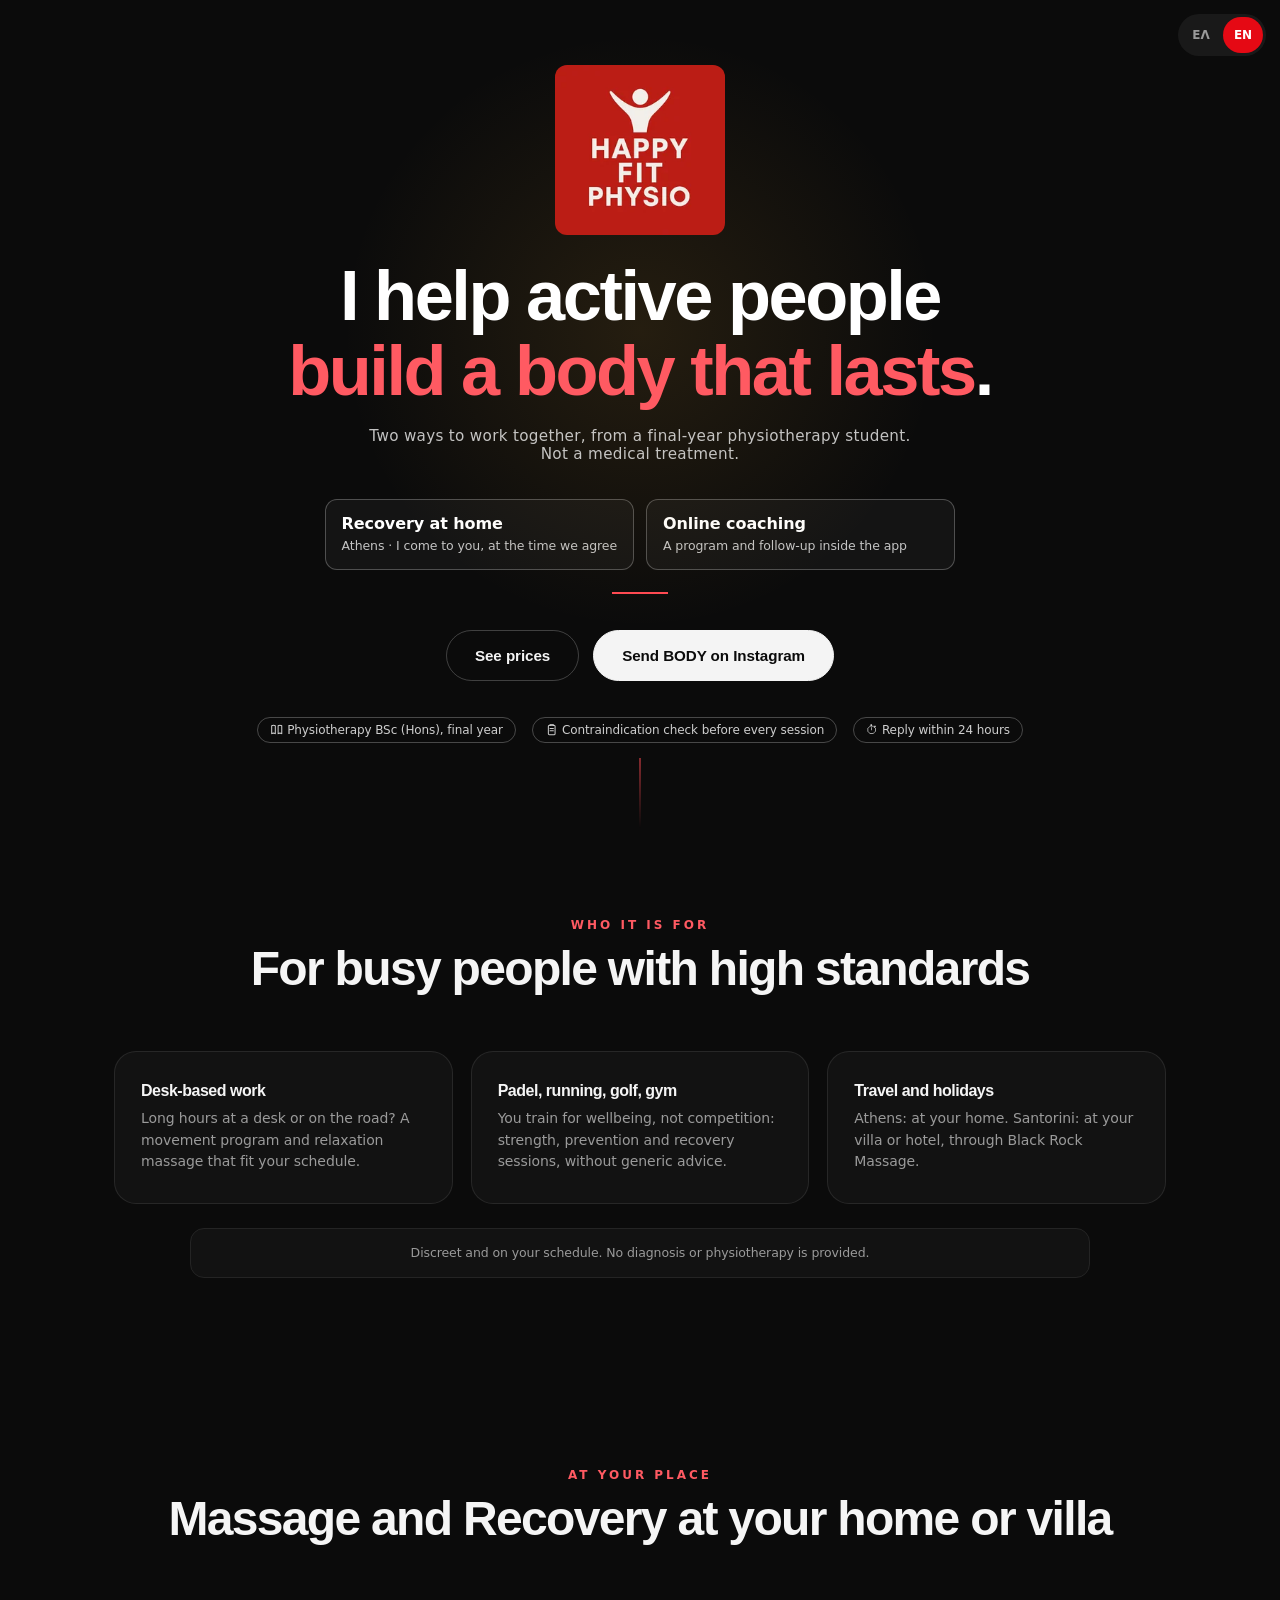
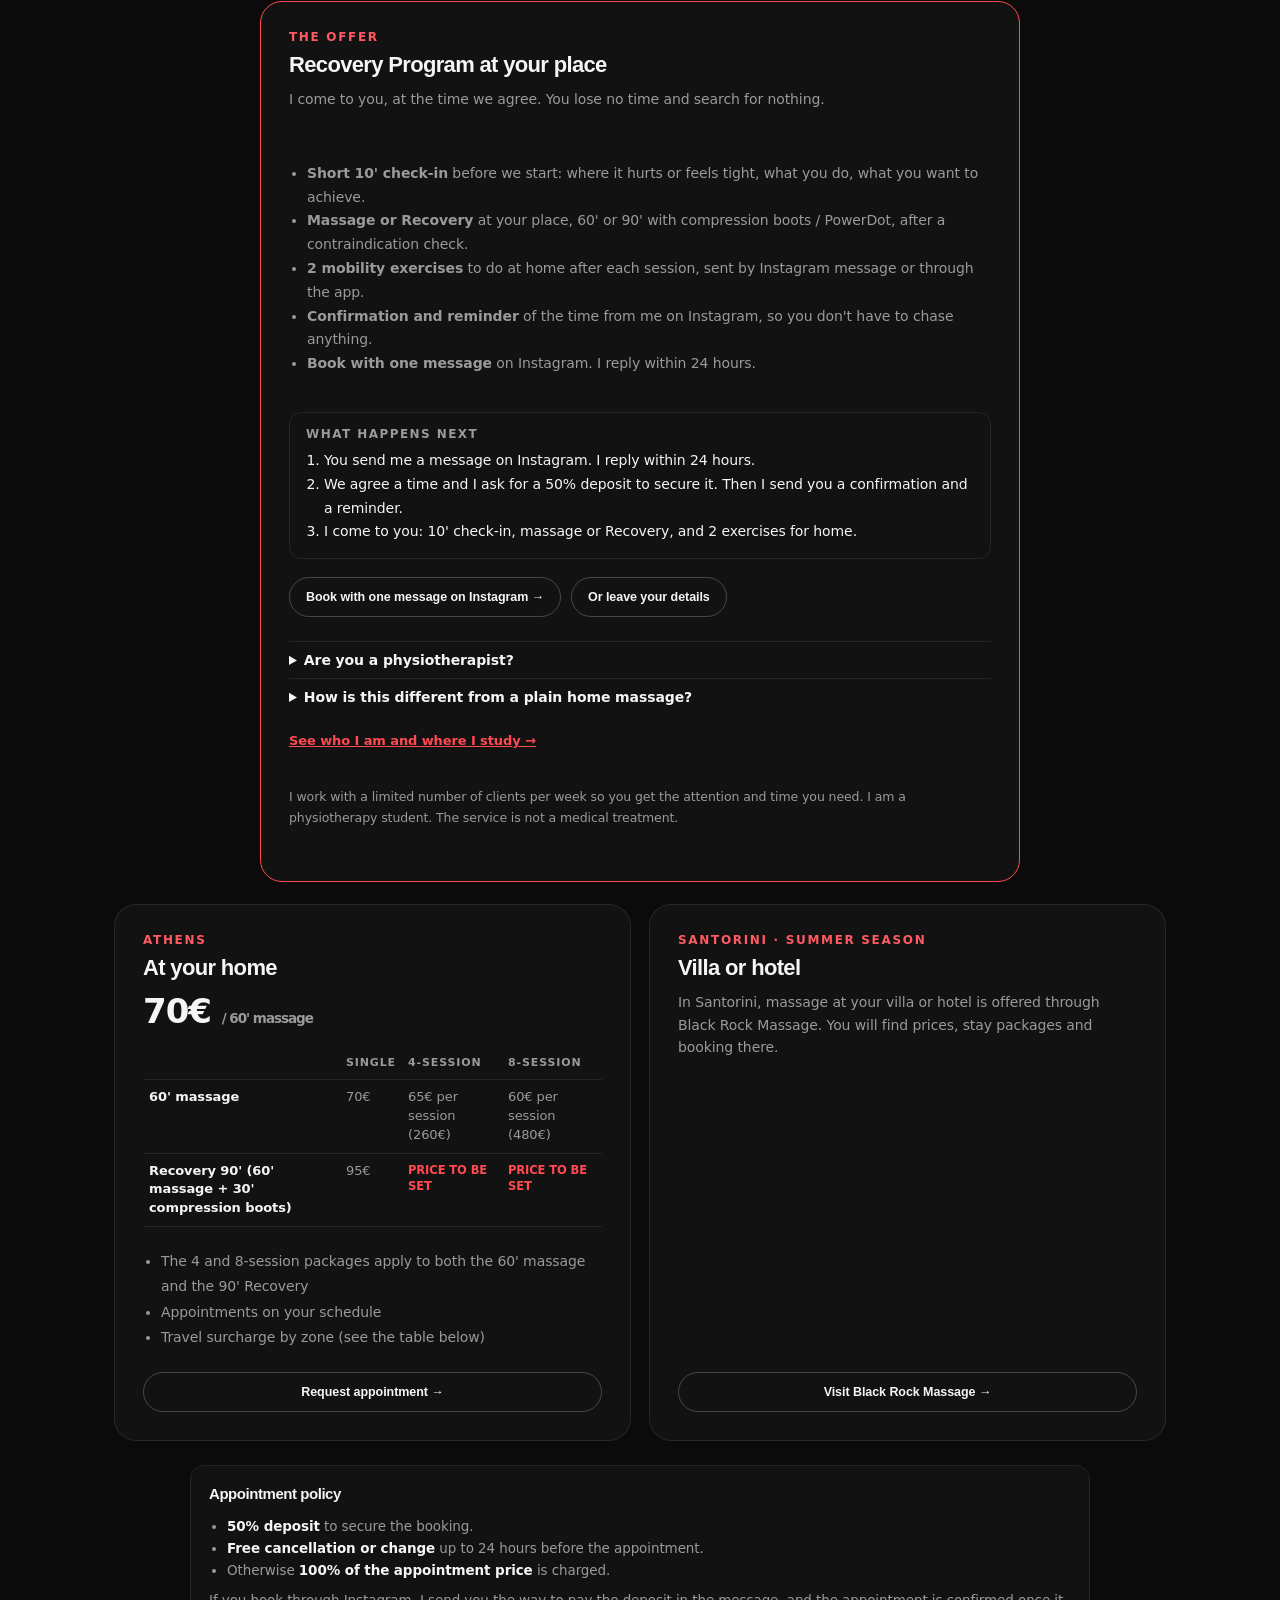
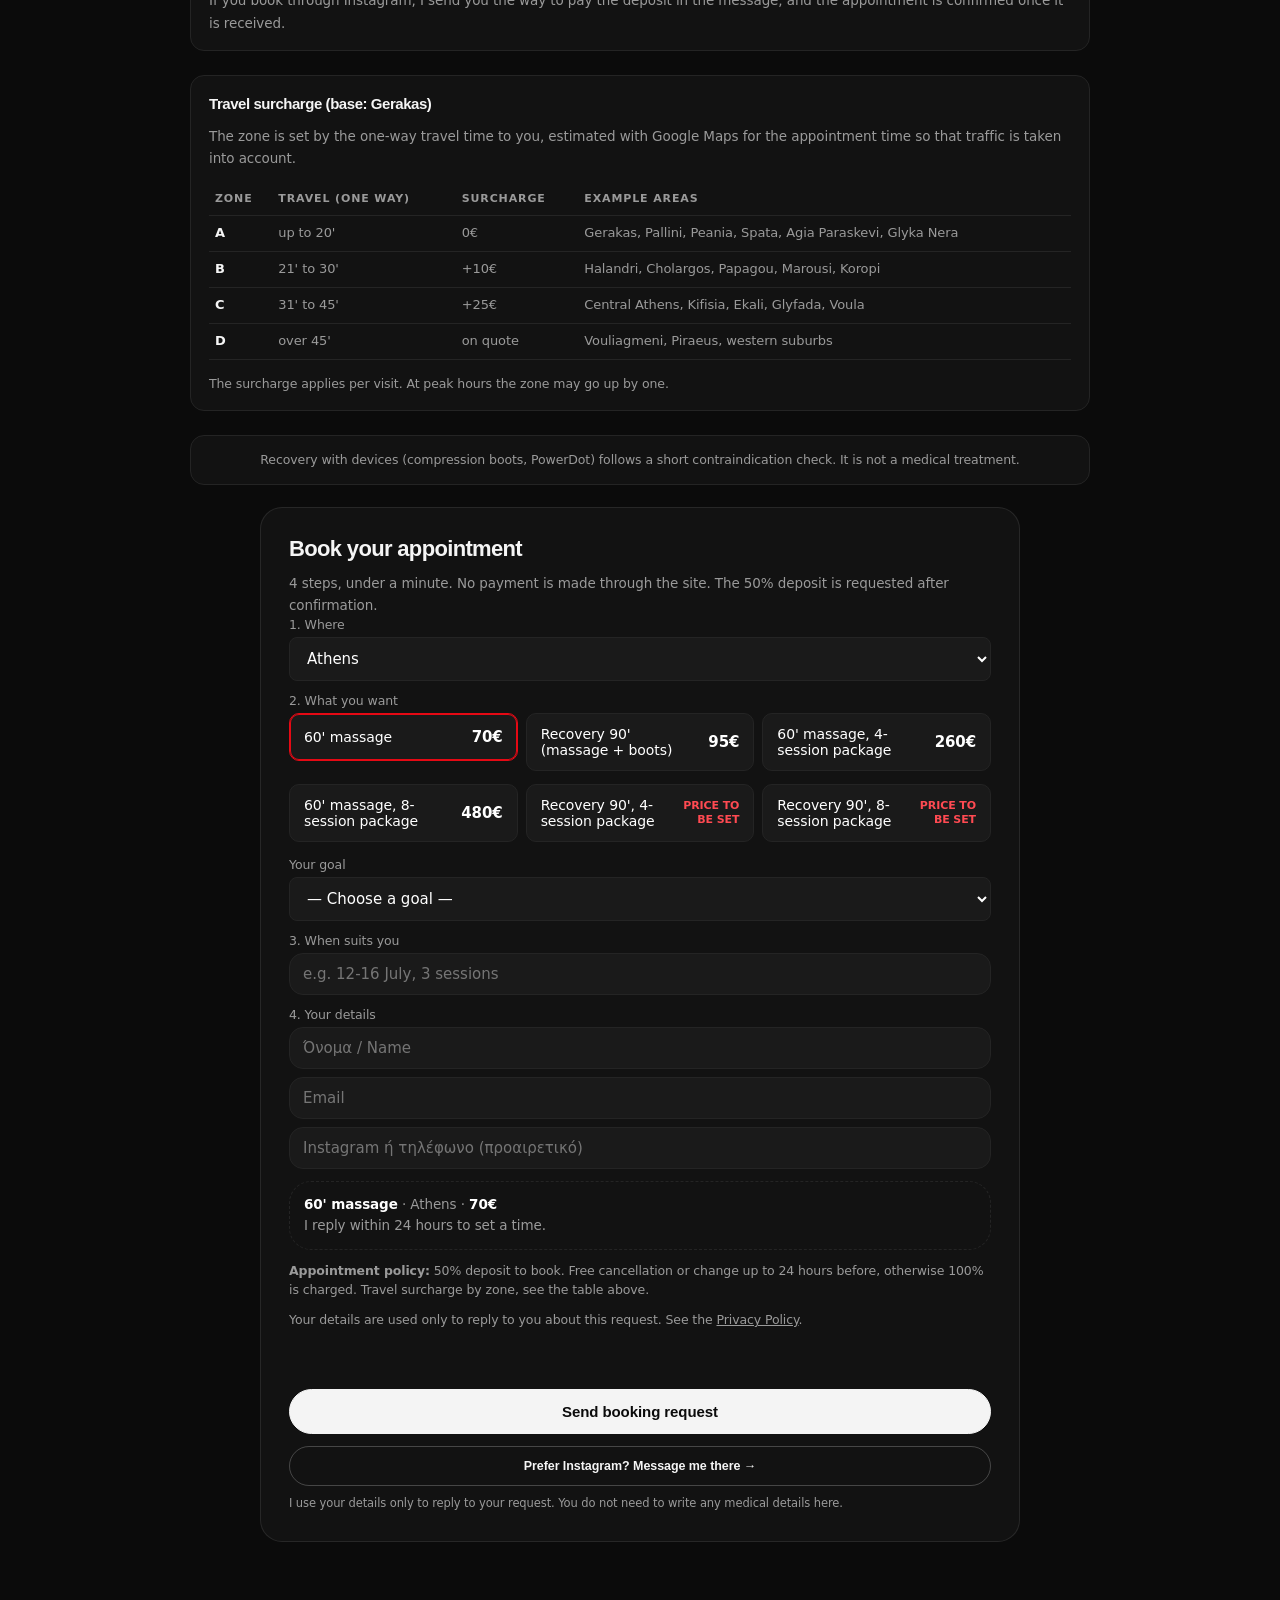
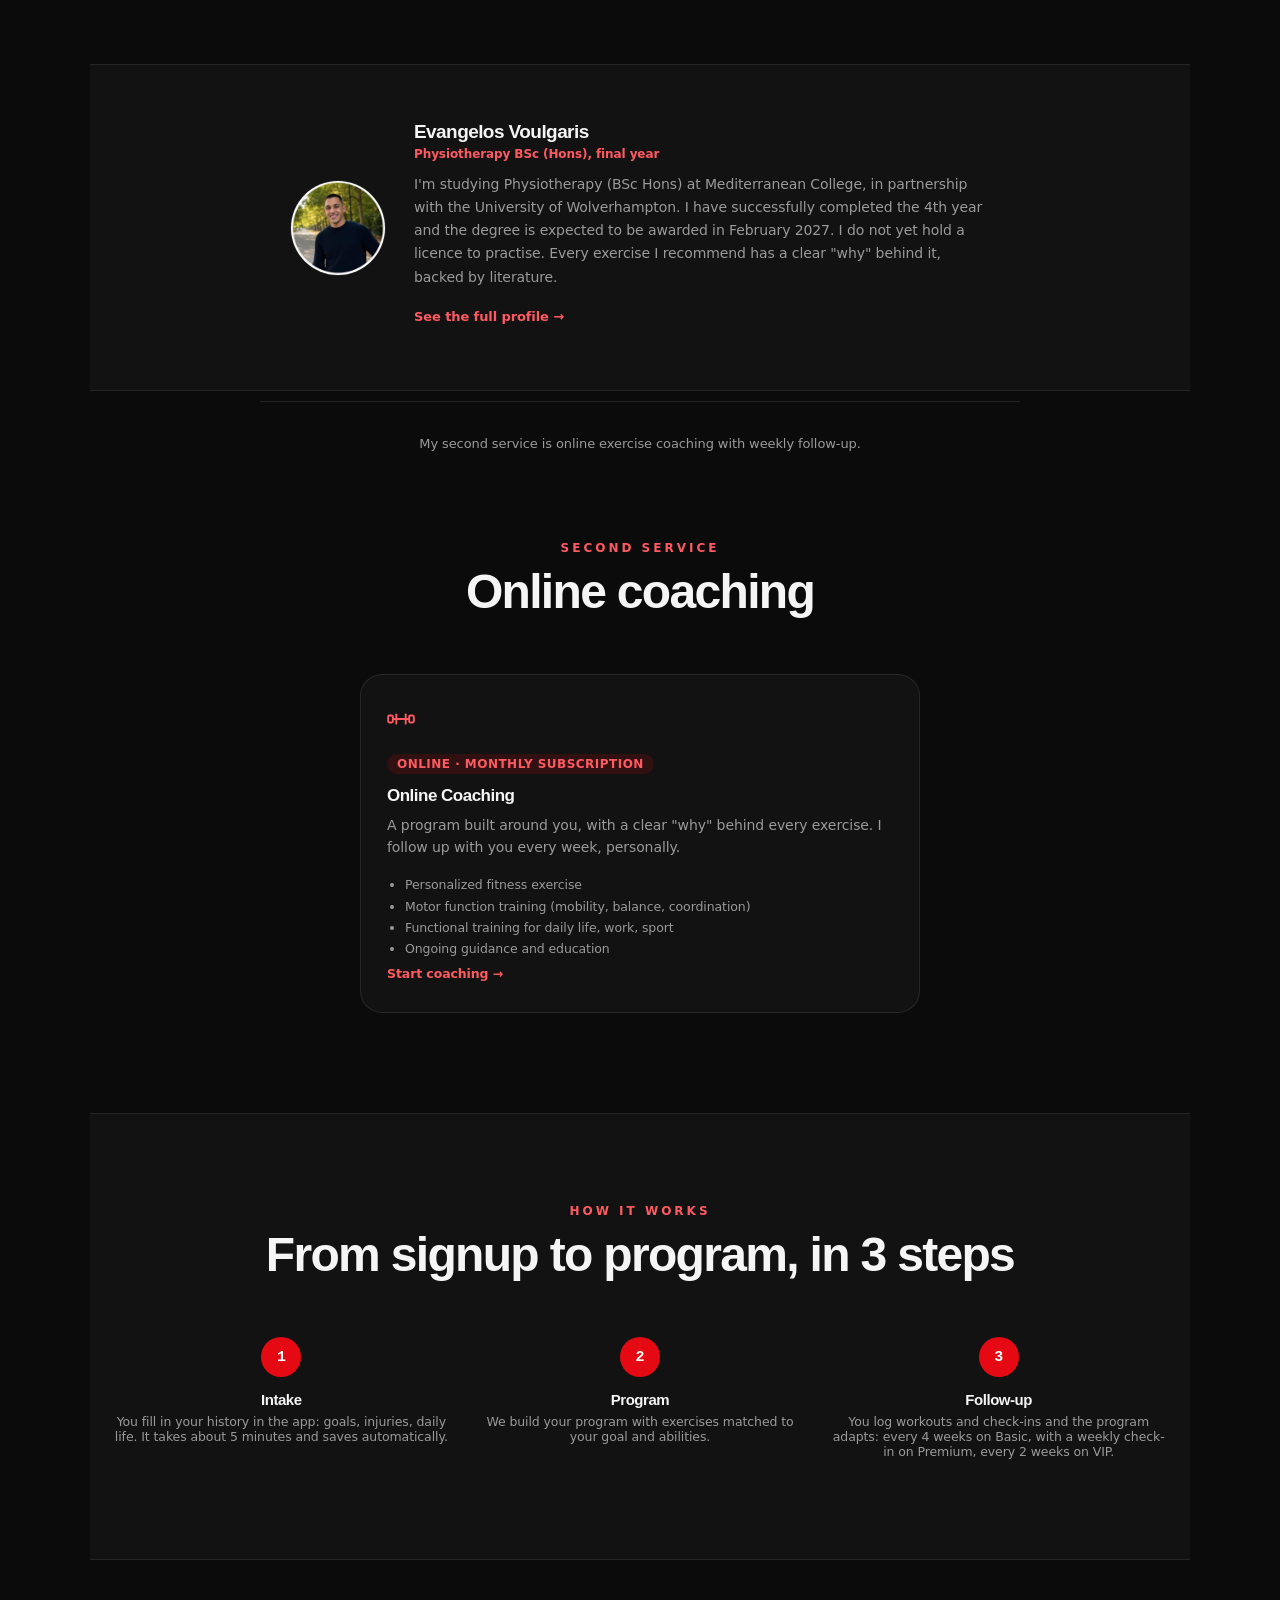
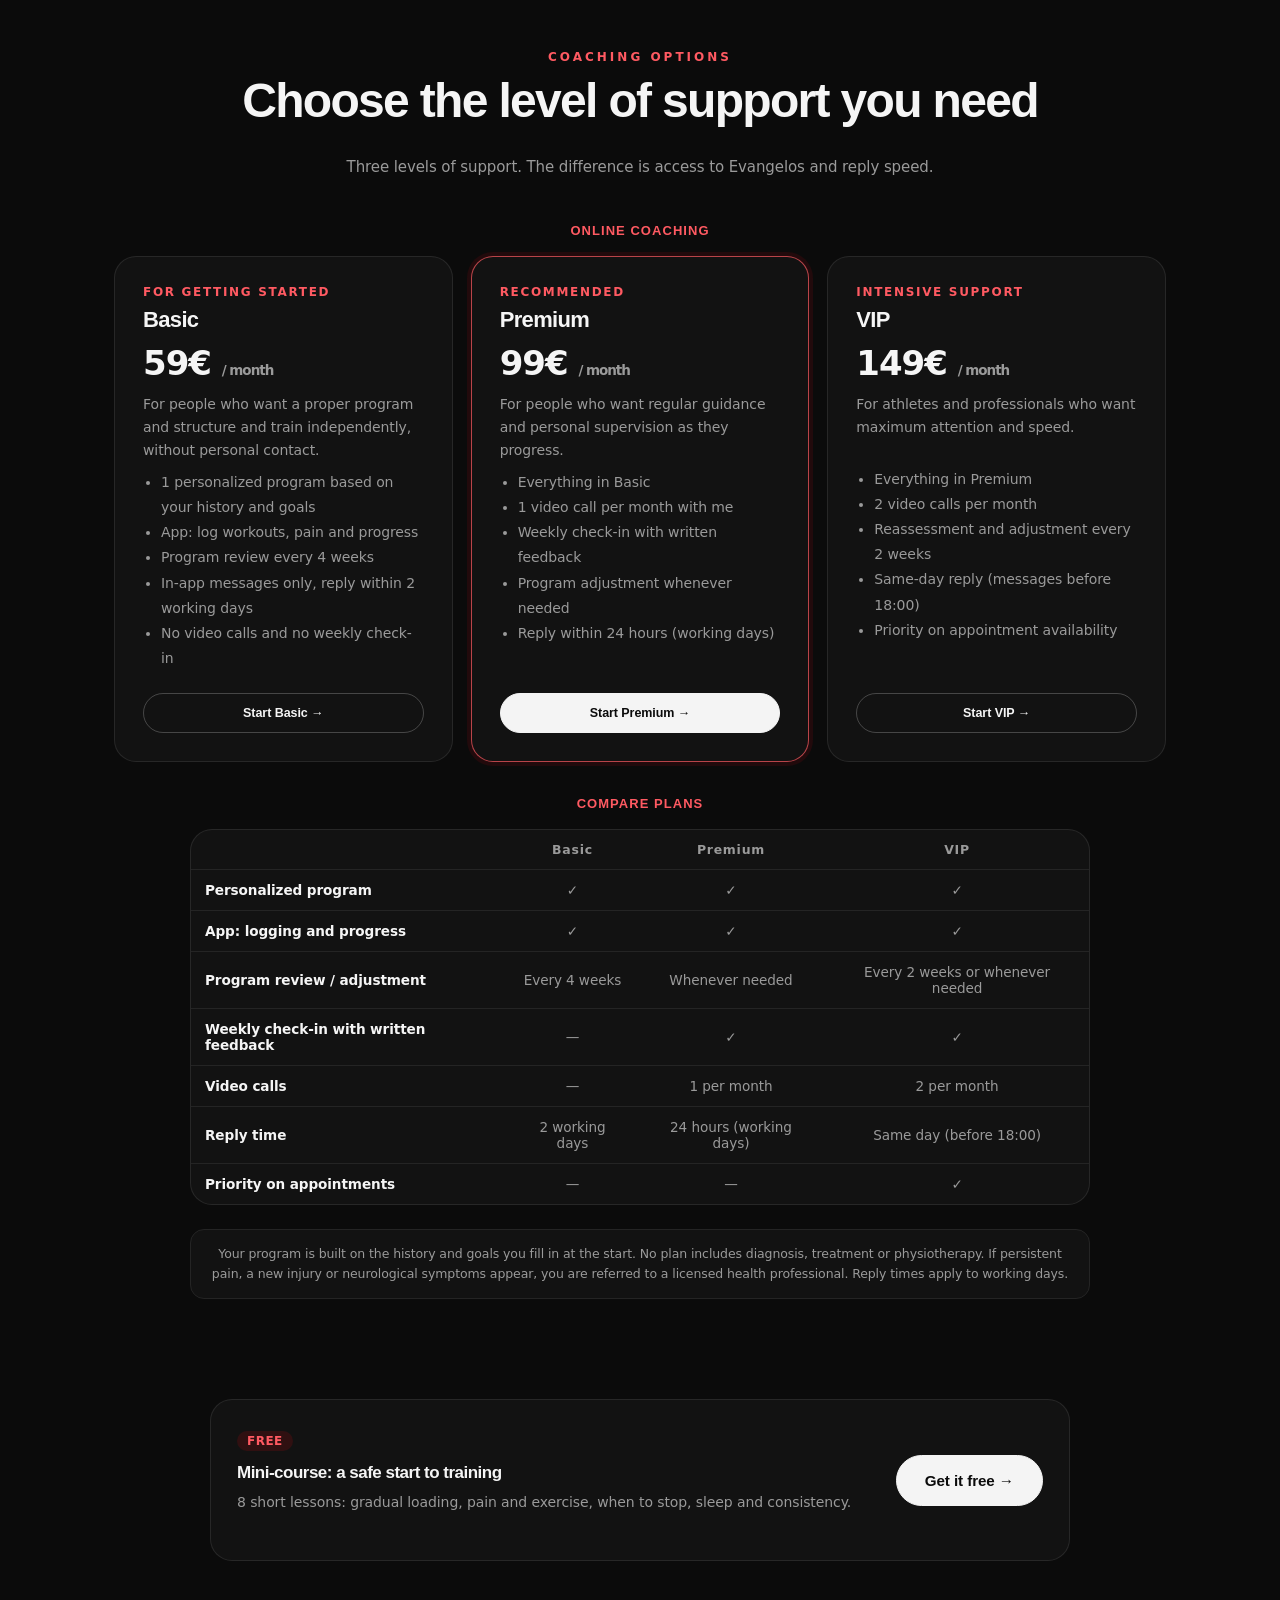
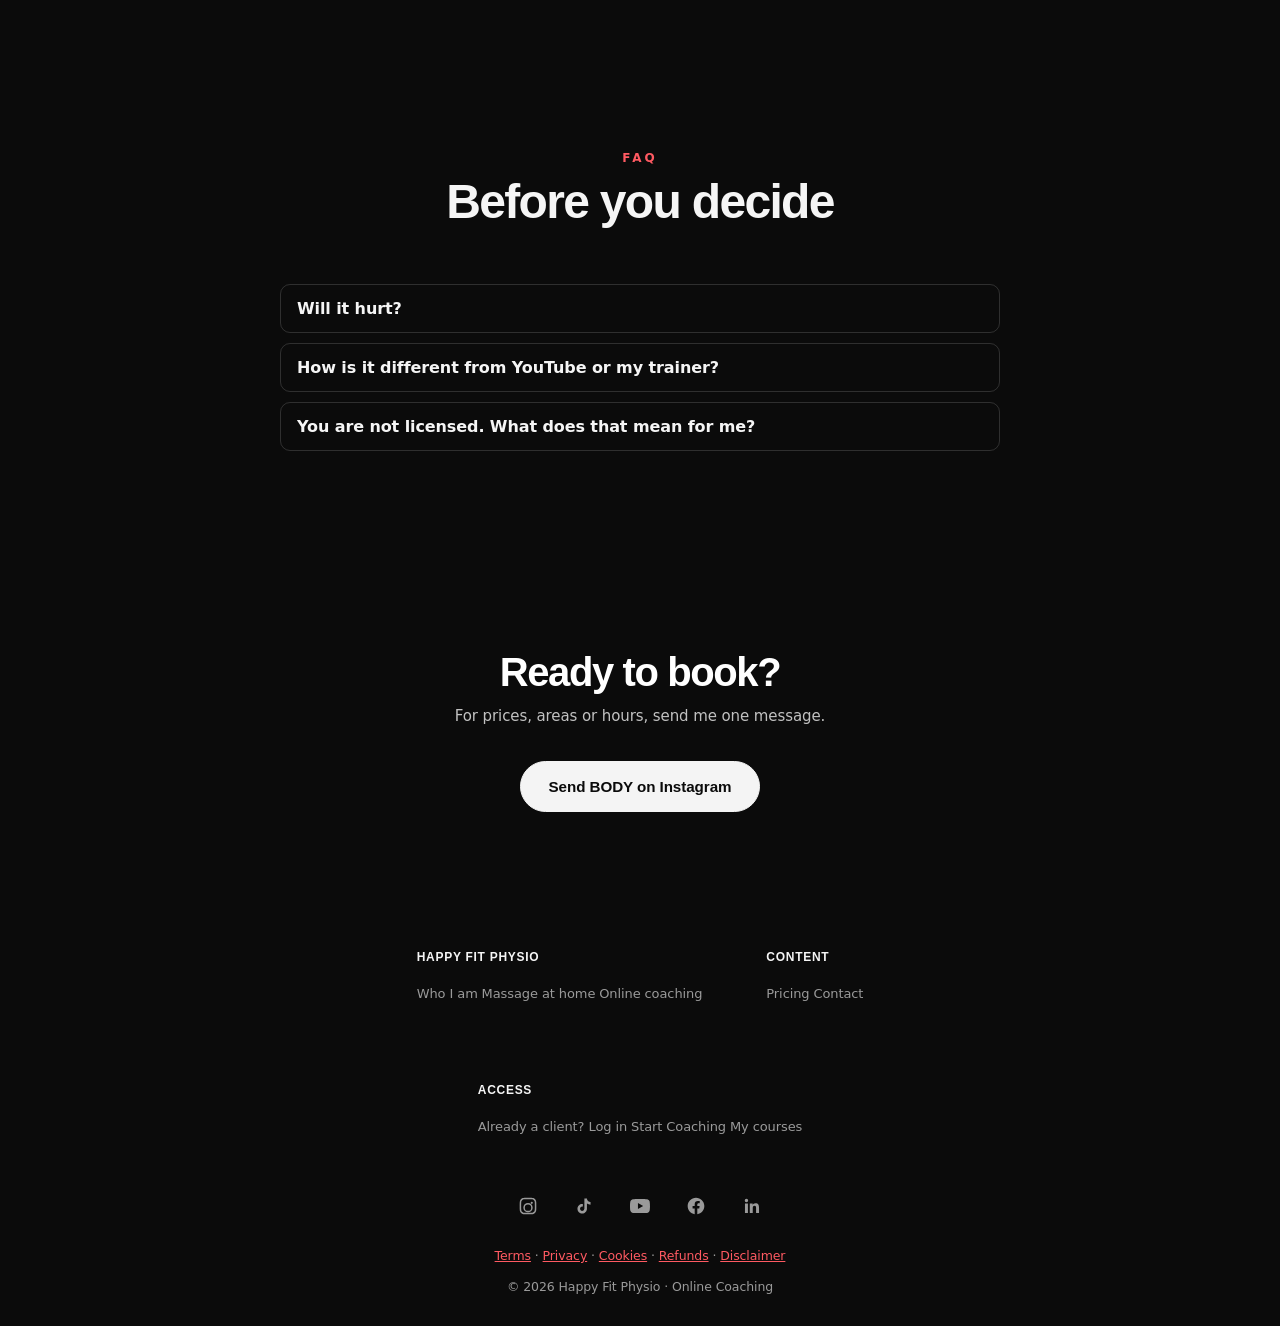
==== commit e722359b: "Add files via upload" ====
--- a/index.html
+++ b/index.html
@@ -795,9 +795,9 @@
     <div class="section-label"><span data-lang-el>Πώς λειτουργεί</span><span data-lang-en>How it works</span></div>
     <h2 class="section-title"><span data-lang-el>Από εγγραφή σε πρόγραμμα, σε 3 βήματα</span><span data-lang-en>From signup to program, in 3 steps</span></h2>
     <div class="steps-grid">
-      <div class="step"><div class="stepNum">1</div><h3><span data-lang-el>Καταγραφή</span><span data-lang-en>Intake</span></h3><p data-lang-el>Συμπληρώνουμε μαζί το ιστορικό σου: στόχοι, τραυματισμοί, καθημερινότητα.</p><p data-lang-en>We fill in your history together: goals, injuries, daily life.</p></div>
+      <div class="step"><div class="stepNum">1</div><h3><span data-lang-el>Καταγραφή</span><span data-lang-en>Intake</span></h3><p data-lang-el>Συμπληρώνεις στο app το ιστορικό σου: στόχοι, τραυματισμοί, καθημερινότητα. Παίρνει περίπου 5 λεπτά και αποθηκεύεται αυτόματα.</p><p data-lang-en>You fill in your history in the app: goals, injuries, daily life. It takes about 5 minutes and saves automatically.</p></div>
       <div class="step"><div class="stepNum">2</div><h3><span data-lang-el>Πρόγραμμα</span><span data-lang-en>Program</span></h3><p data-lang-el>Φτιάχνουμε το πρόγραμμά σου με ασκήσεις προσαρμοσμένες στον στόχο και στις δυνατότητές σου.</p><p data-lang-en>We build your program with exercises matched to your goal and abilities.</p></div>
-      <div class="step"><div class="stepNum">3</div><h3><span data-lang-el>Παρακολούθηση</span><span data-lang-en>Follow-up</span></h3><p data-lang-el>Κάθε εβδομάδα προσαρμόζουμε βάσει της προόδου και της ανατροφοδότησής σου.</p><p data-lang-en>Every week we adjust based on your progress and feedback.</p></div>
+      <div class="step"><div class="stepNum">3</div><h3><span data-lang-el>Παρακολούθηση</span><span data-lang-en>Follow-up</span></h3><p data-lang-el>Καταγράφεις προπονήσεις και check-in και το πρόγραμμα προσαρμόζεται: κάθε 4 εβδομάδες στο Basic, με εβδομαδιαίο check-in στο Premium, κάθε 2 εβδομάδες στο VIP.</p><p data-lang-en>You log workouts and check-ins and the program adapts: every 4 weeks on Basic, with a weekly check-in on Premium, every 2 weeks on VIP.</p></div>
     </div>
   </section>
   <section class="section pricing-section" id="pricing">
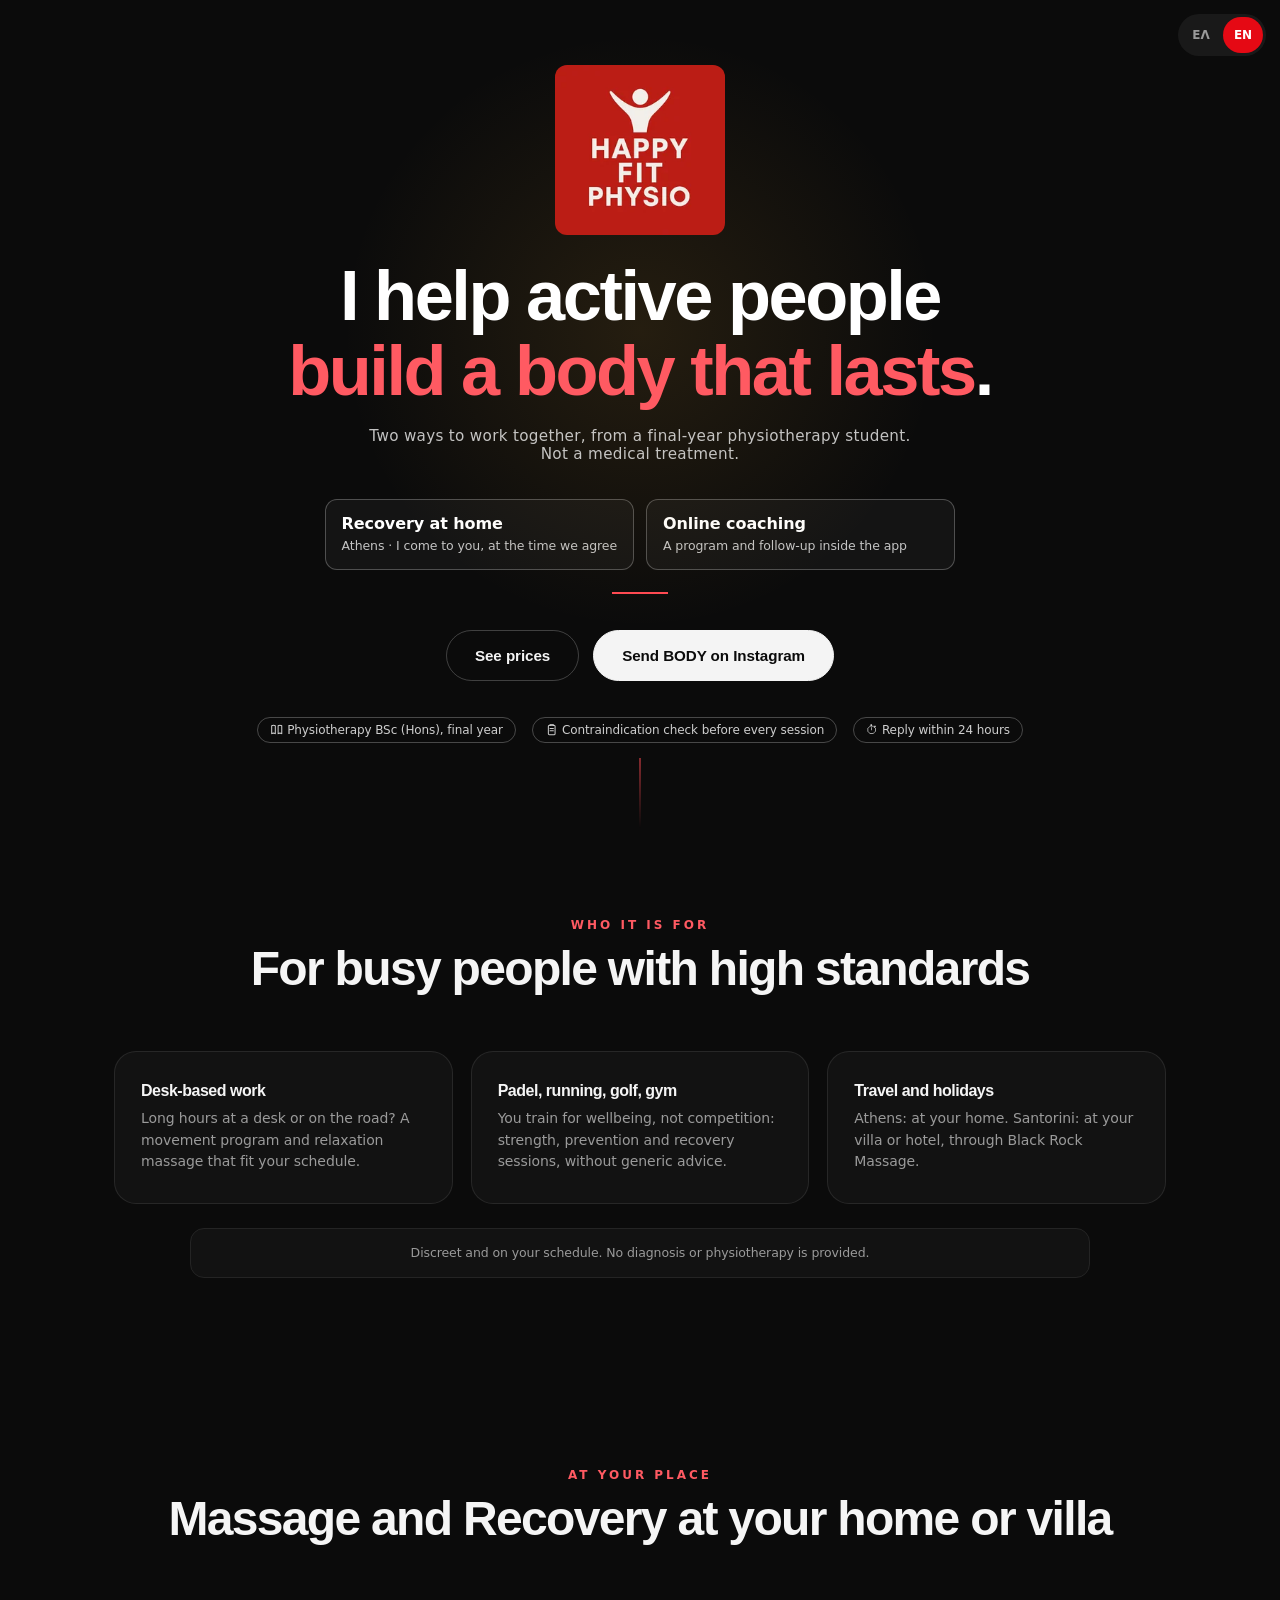
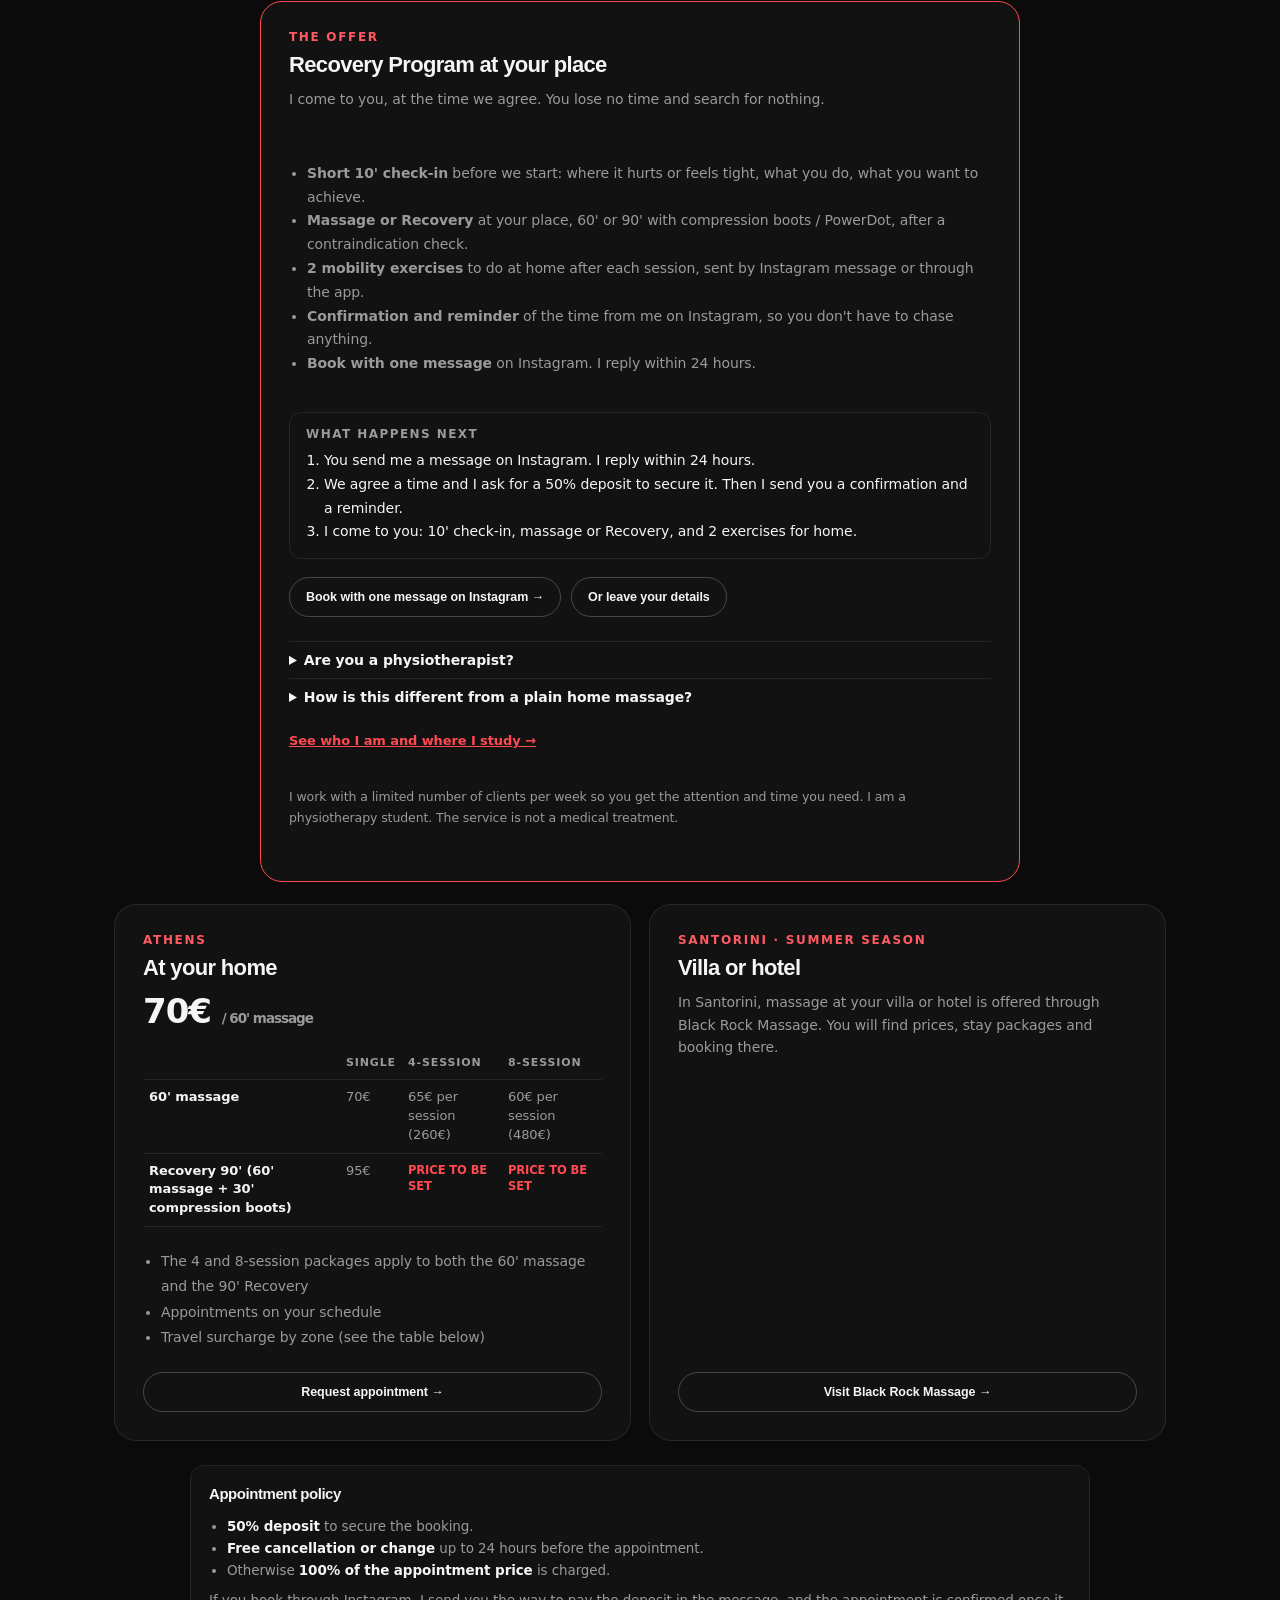
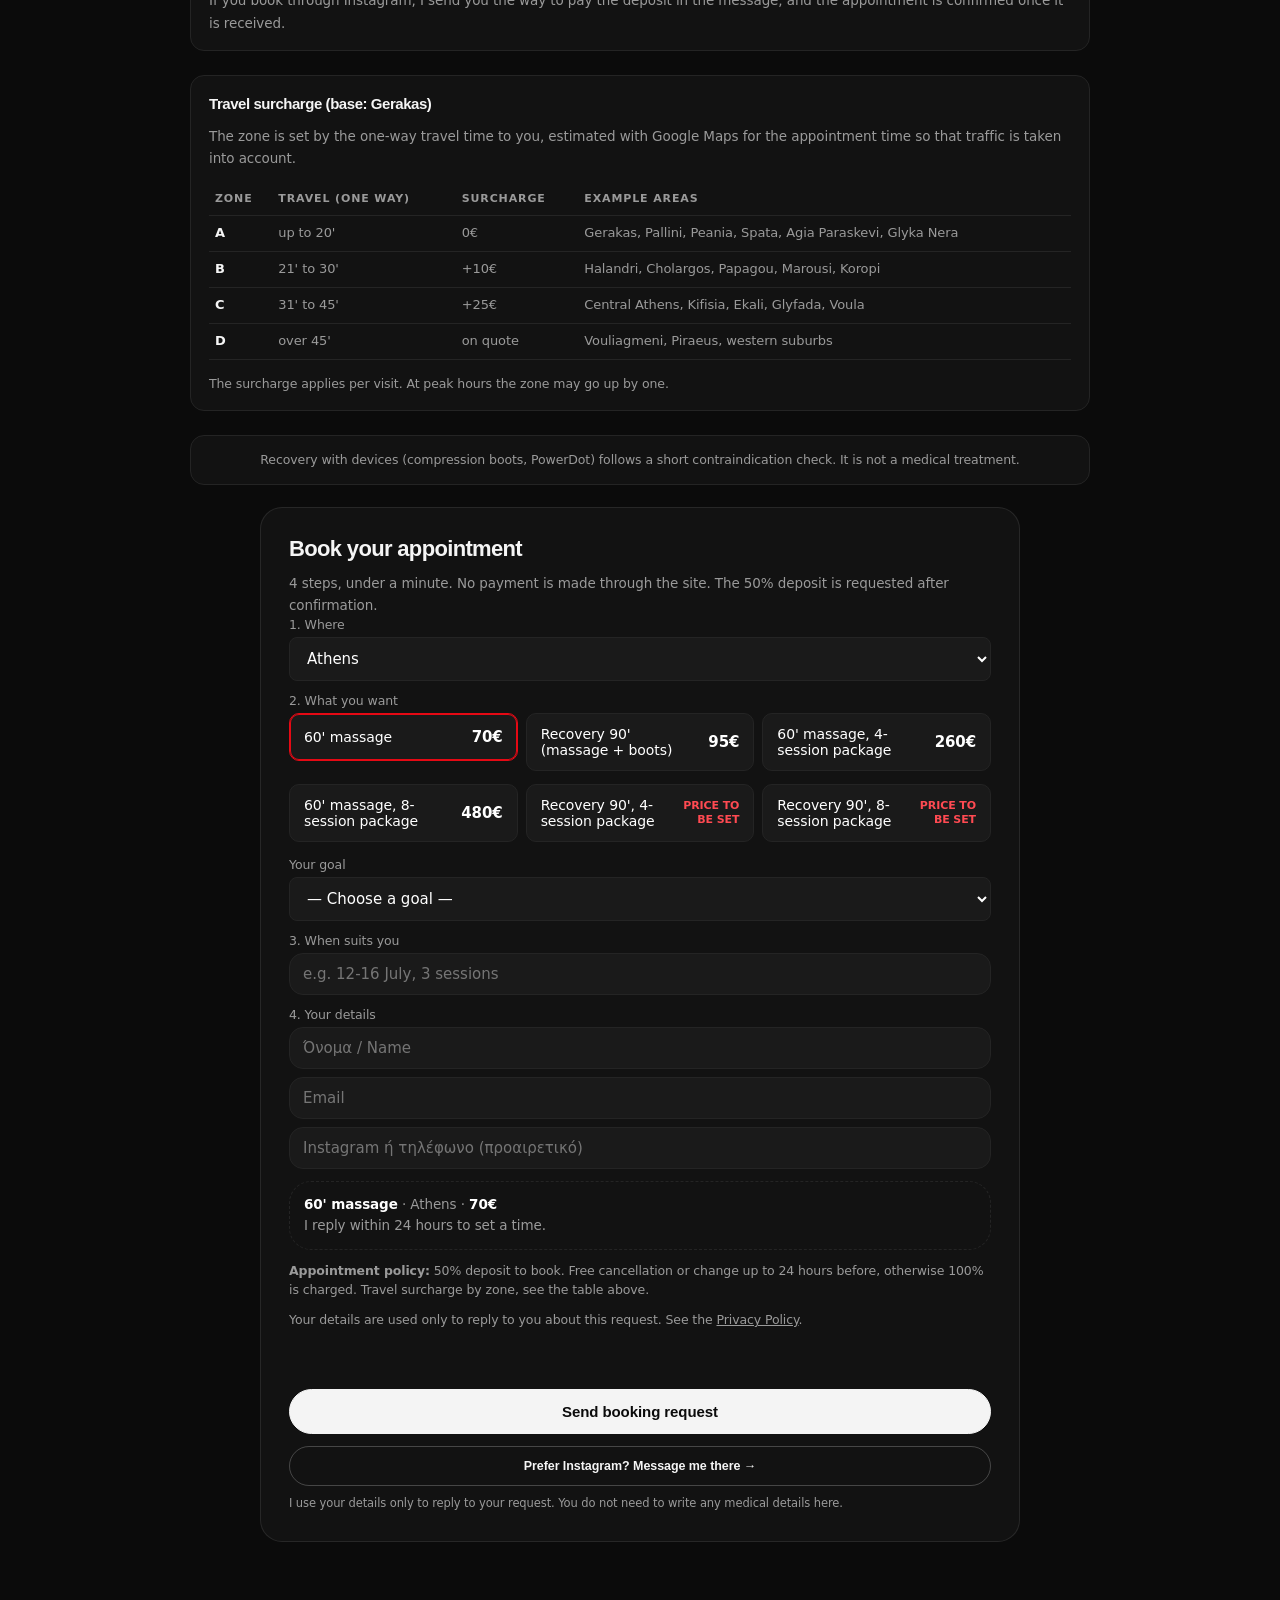
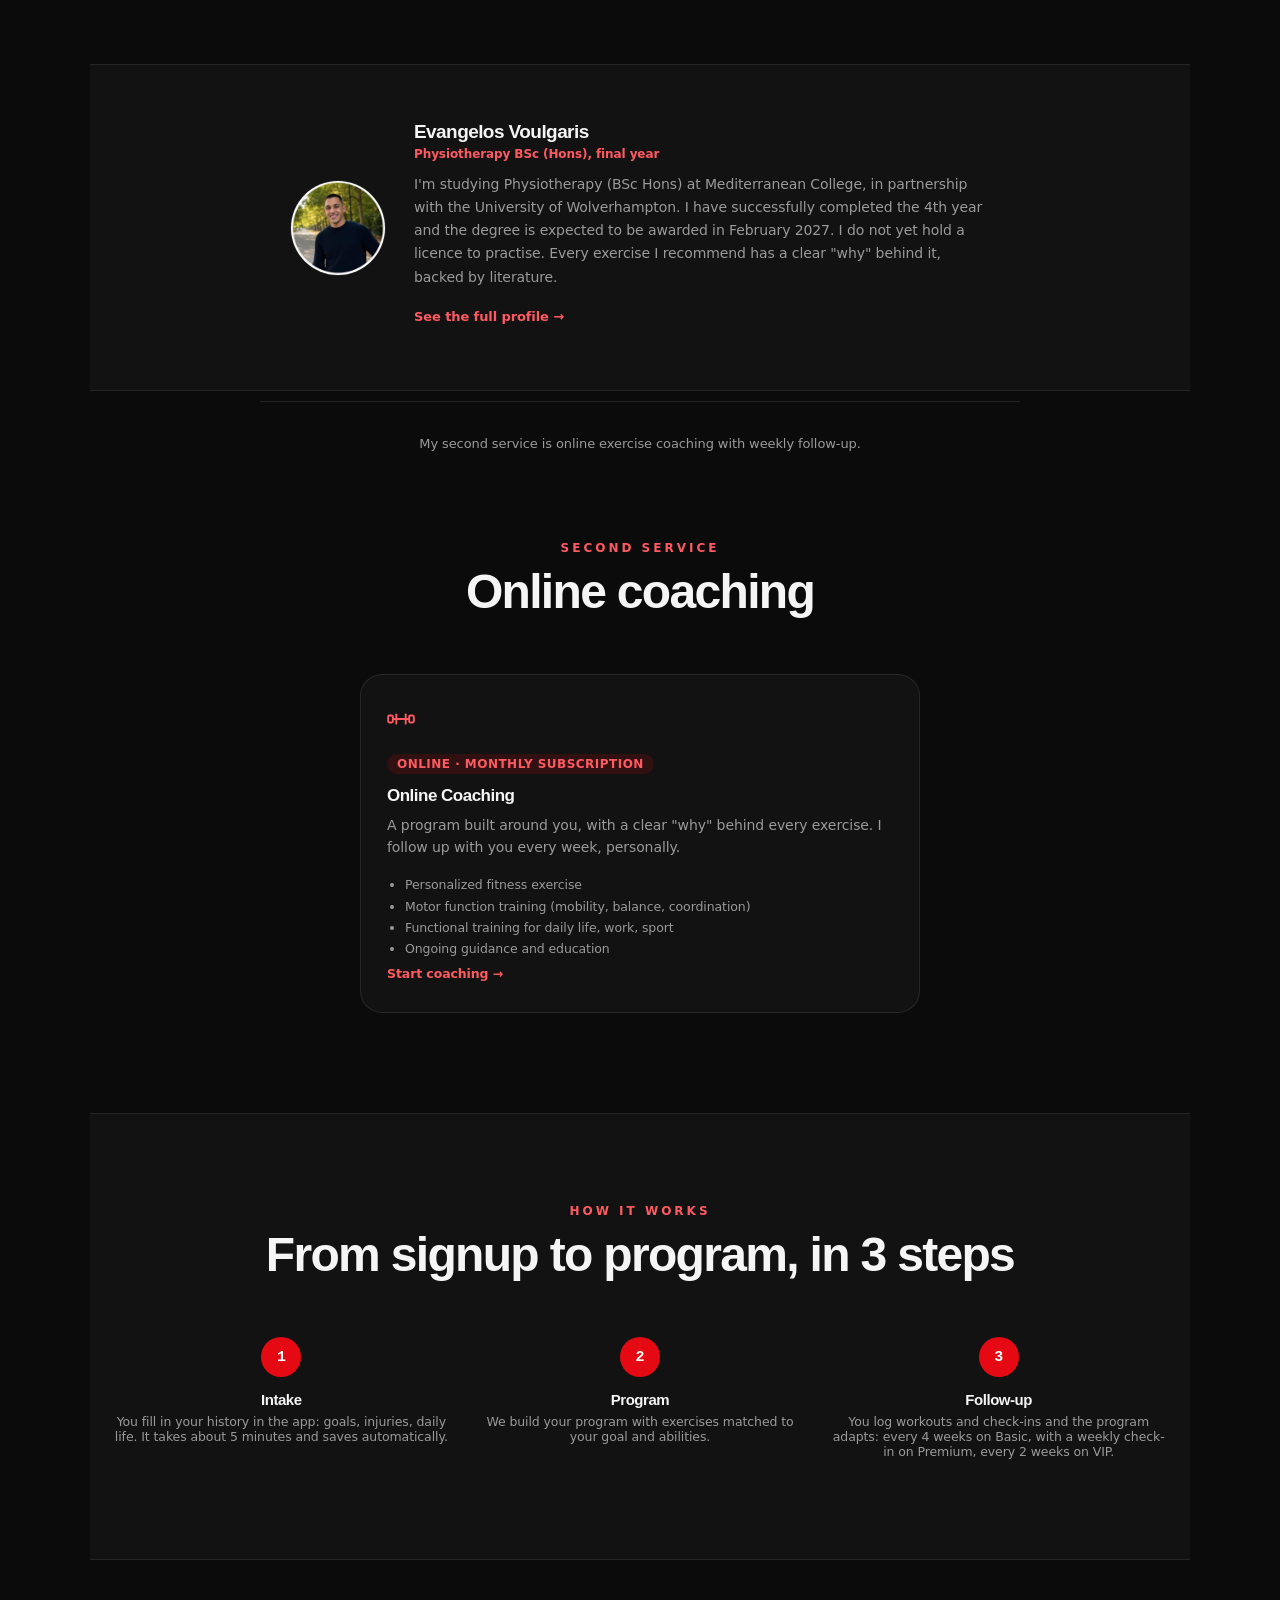
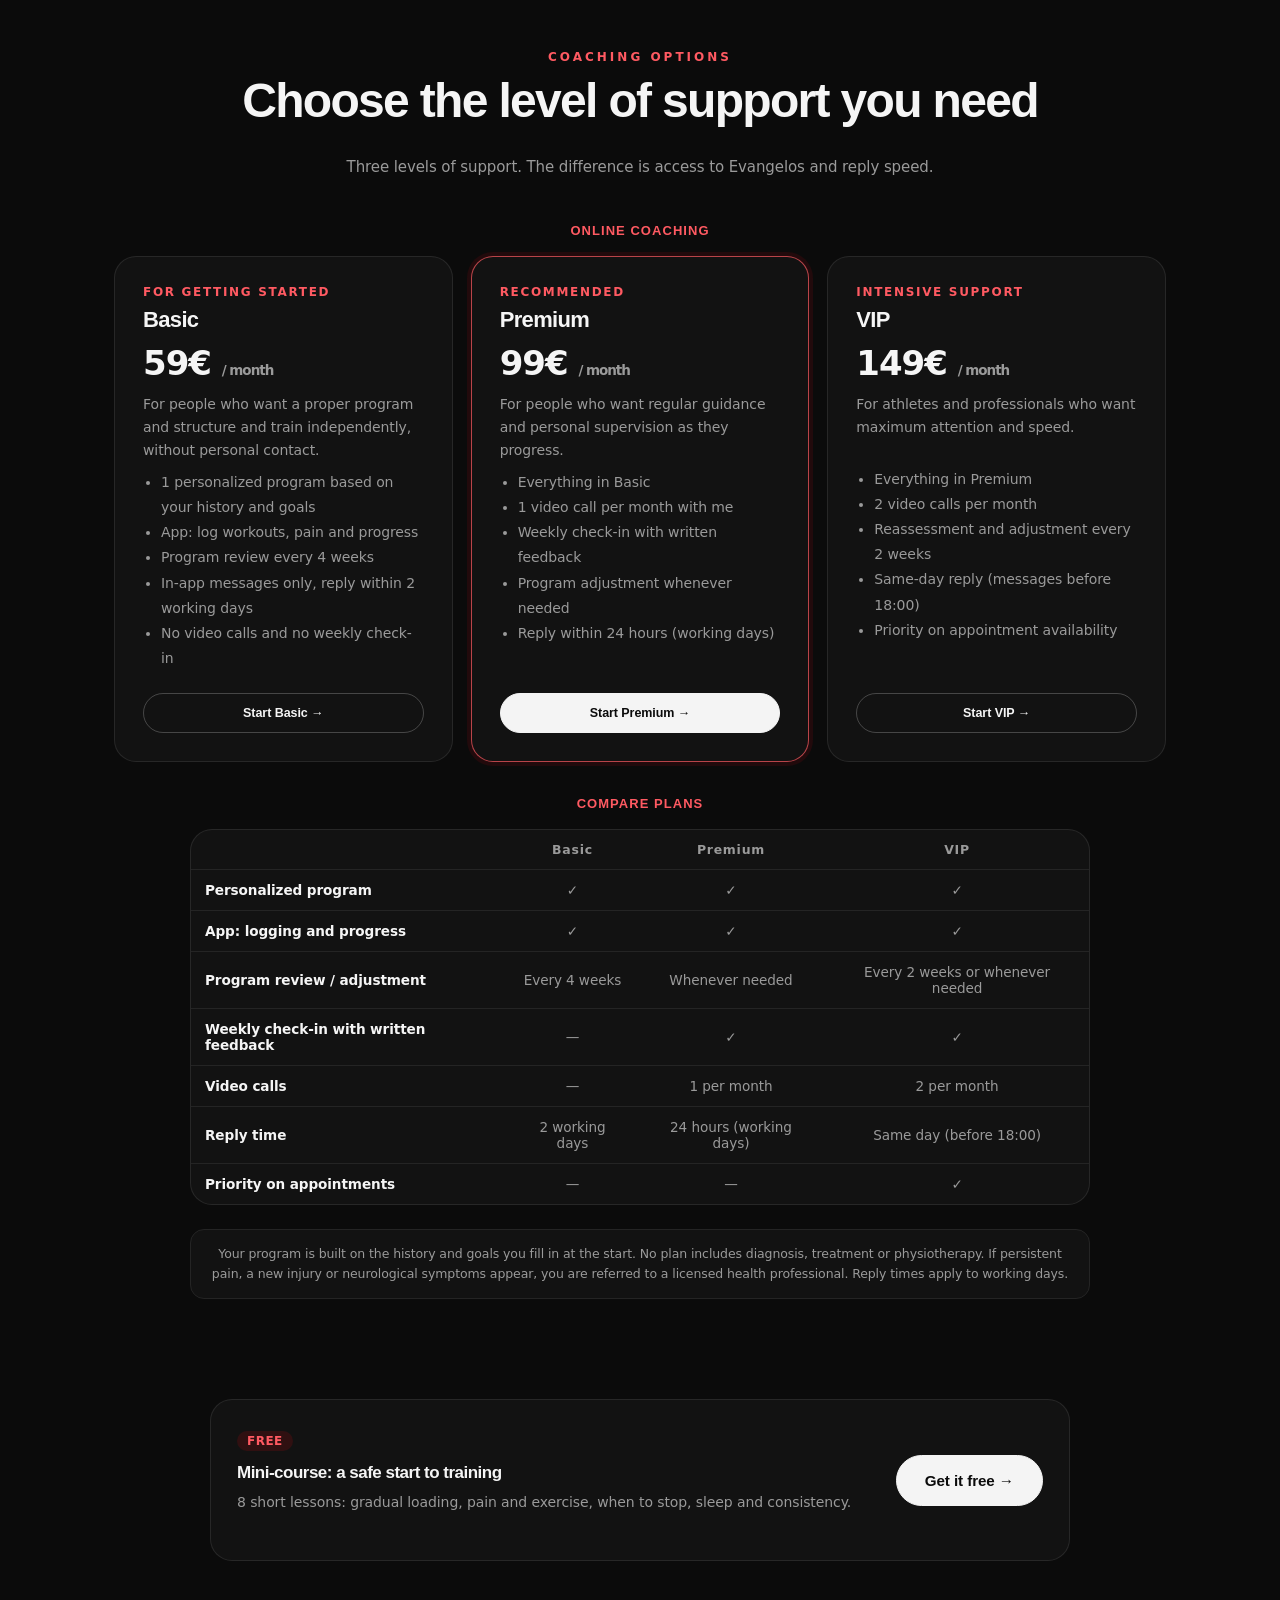
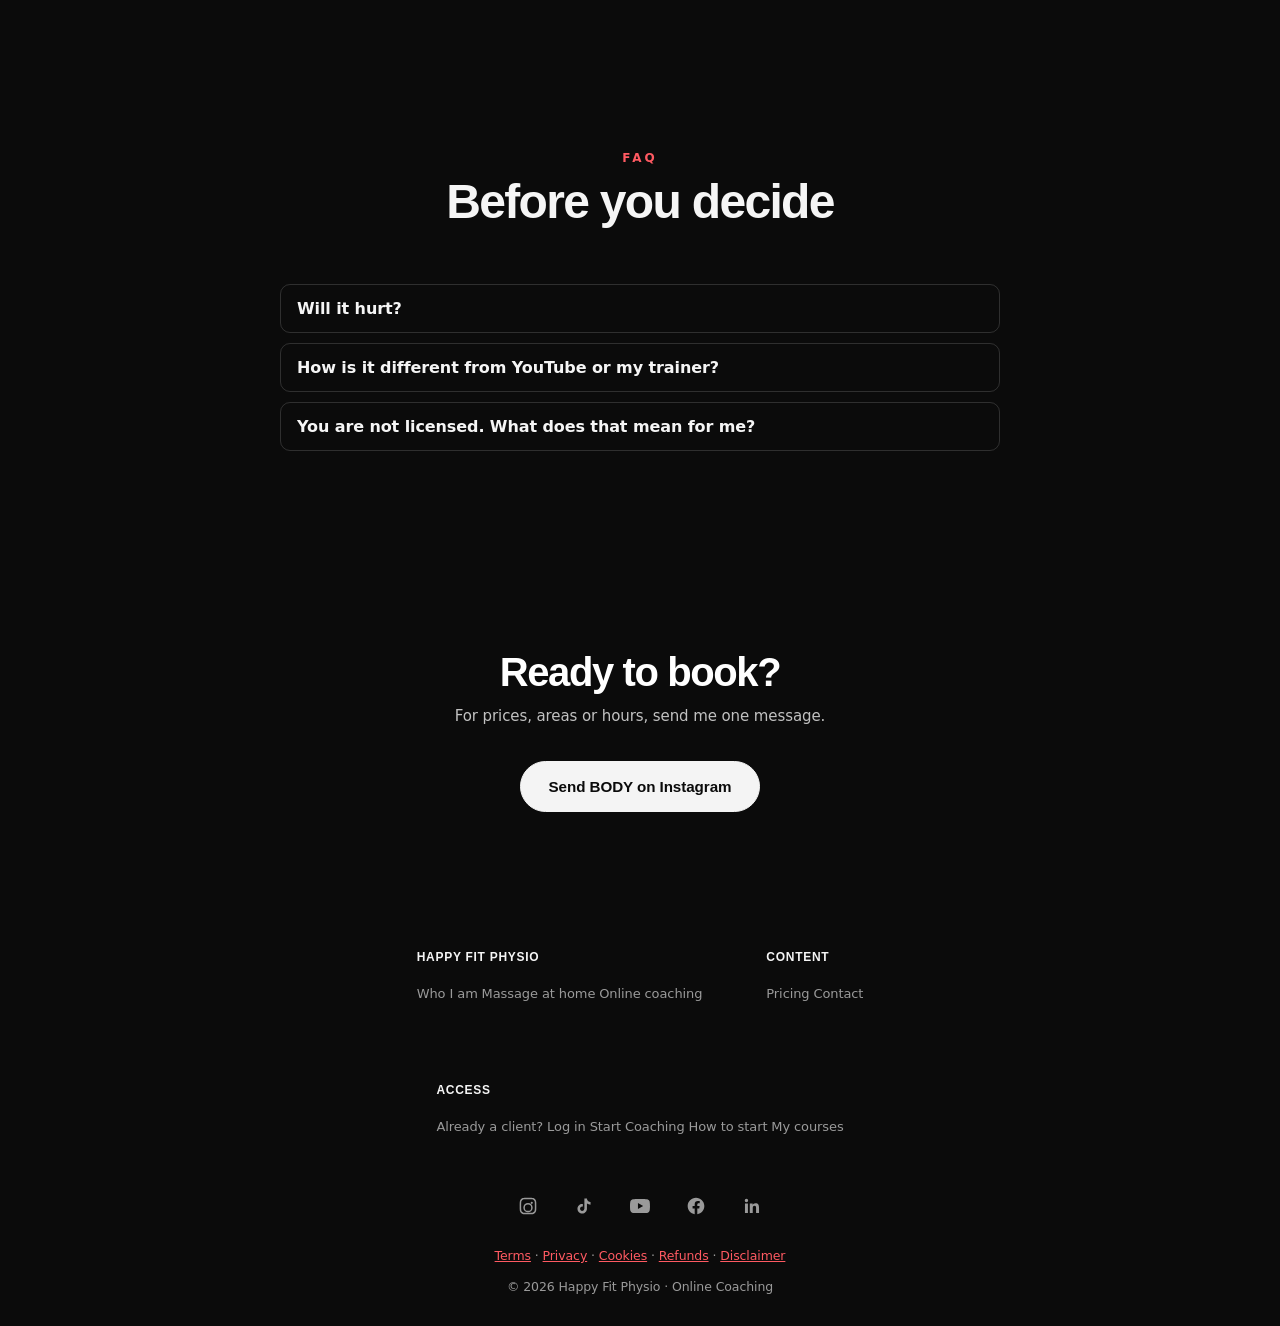
==== commit ac2deb47: "Add files via upload" ====
--- a/index.html
+++ b/index.html
@@ -560,6 +560,7 @@
       <a href="#prices-home"><span data-lang-el>Τιμές</span><span data-lang-en>Pricing</span></a>
       <a href="#coaching"><span data-lang-el>Online coaching</span><span data-lang-en>Online coaching</span></a>
       <a href="#about"><span data-lang-el>Ποιος είμαι</span><span data-lang-en>About me</span></a>
+      <a href="onboarding.html"><span data-lang-el>Πώς ξεκινάω</span><span data-lang-en>How to start</span></a>
       <a href="#conciergeRequest"><span data-lang-el>Επικοινωνία</span><span data-lang-en>Contact</span></a>
     </div>
     <button id="navMobileToggle" aria-label="Άνοιγμα μενού">☰</button>
@@ -983,6 +984,7 @@
         <h4><span data-lang-el>Πρόσβαση</span><span data-lang-en>Access</span></h4>
         <a href="app.html"><span data-lang-el>Ήδη πελάτης; Συνδέσου</span><span data-lang-en>Already a client? Log in</span></a>
         <a class="js-signup-link" href="app.html"><span data-lang-el>Ξεκίνα Coaching</span><span data-lang-en>Start Coaching</span></a>
+        <a href="onboarding.html"><span data-lang-el>Πώς ξεκινάω</span><span data-lang-en>How to start</span></a>
         <a href="courses.html"><span data-lang-el>Τα μαθήματά μου</span><span data-lang-en>My courses</span></a>
       </div>
     </div>
